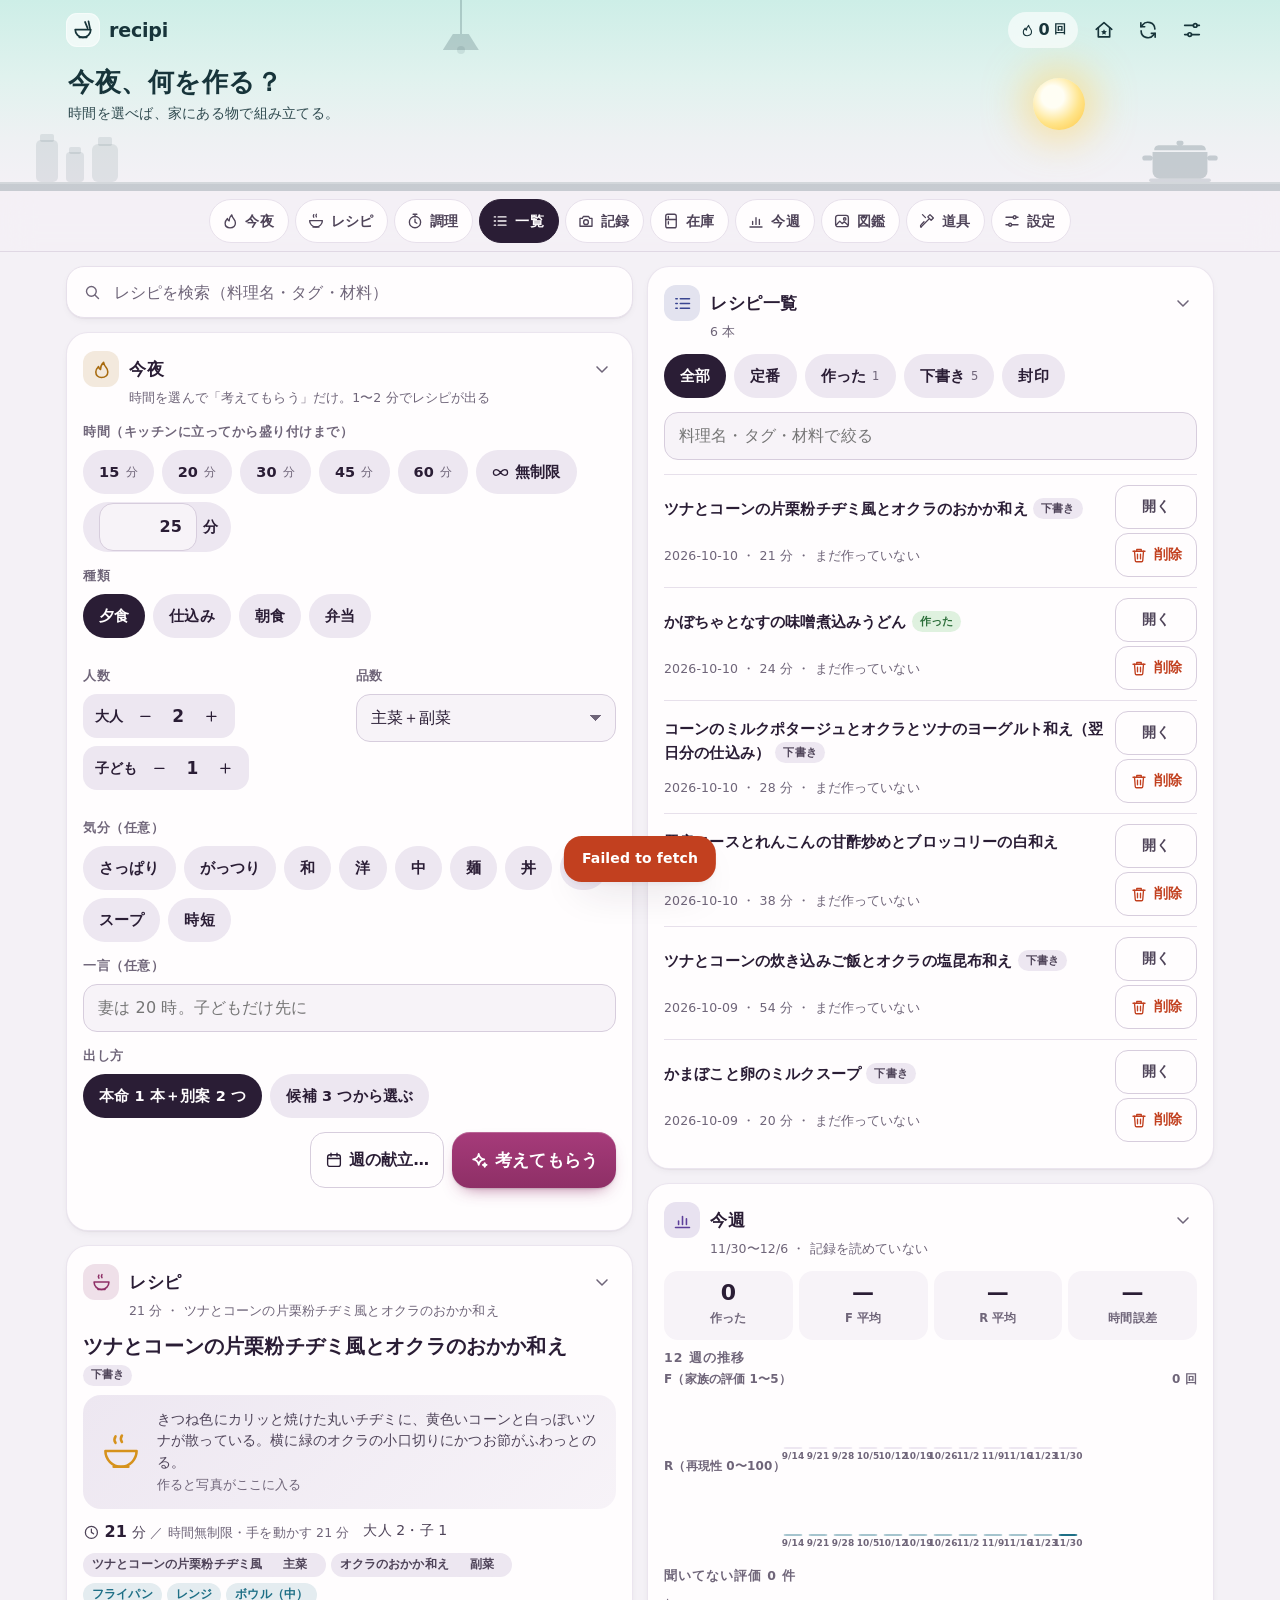
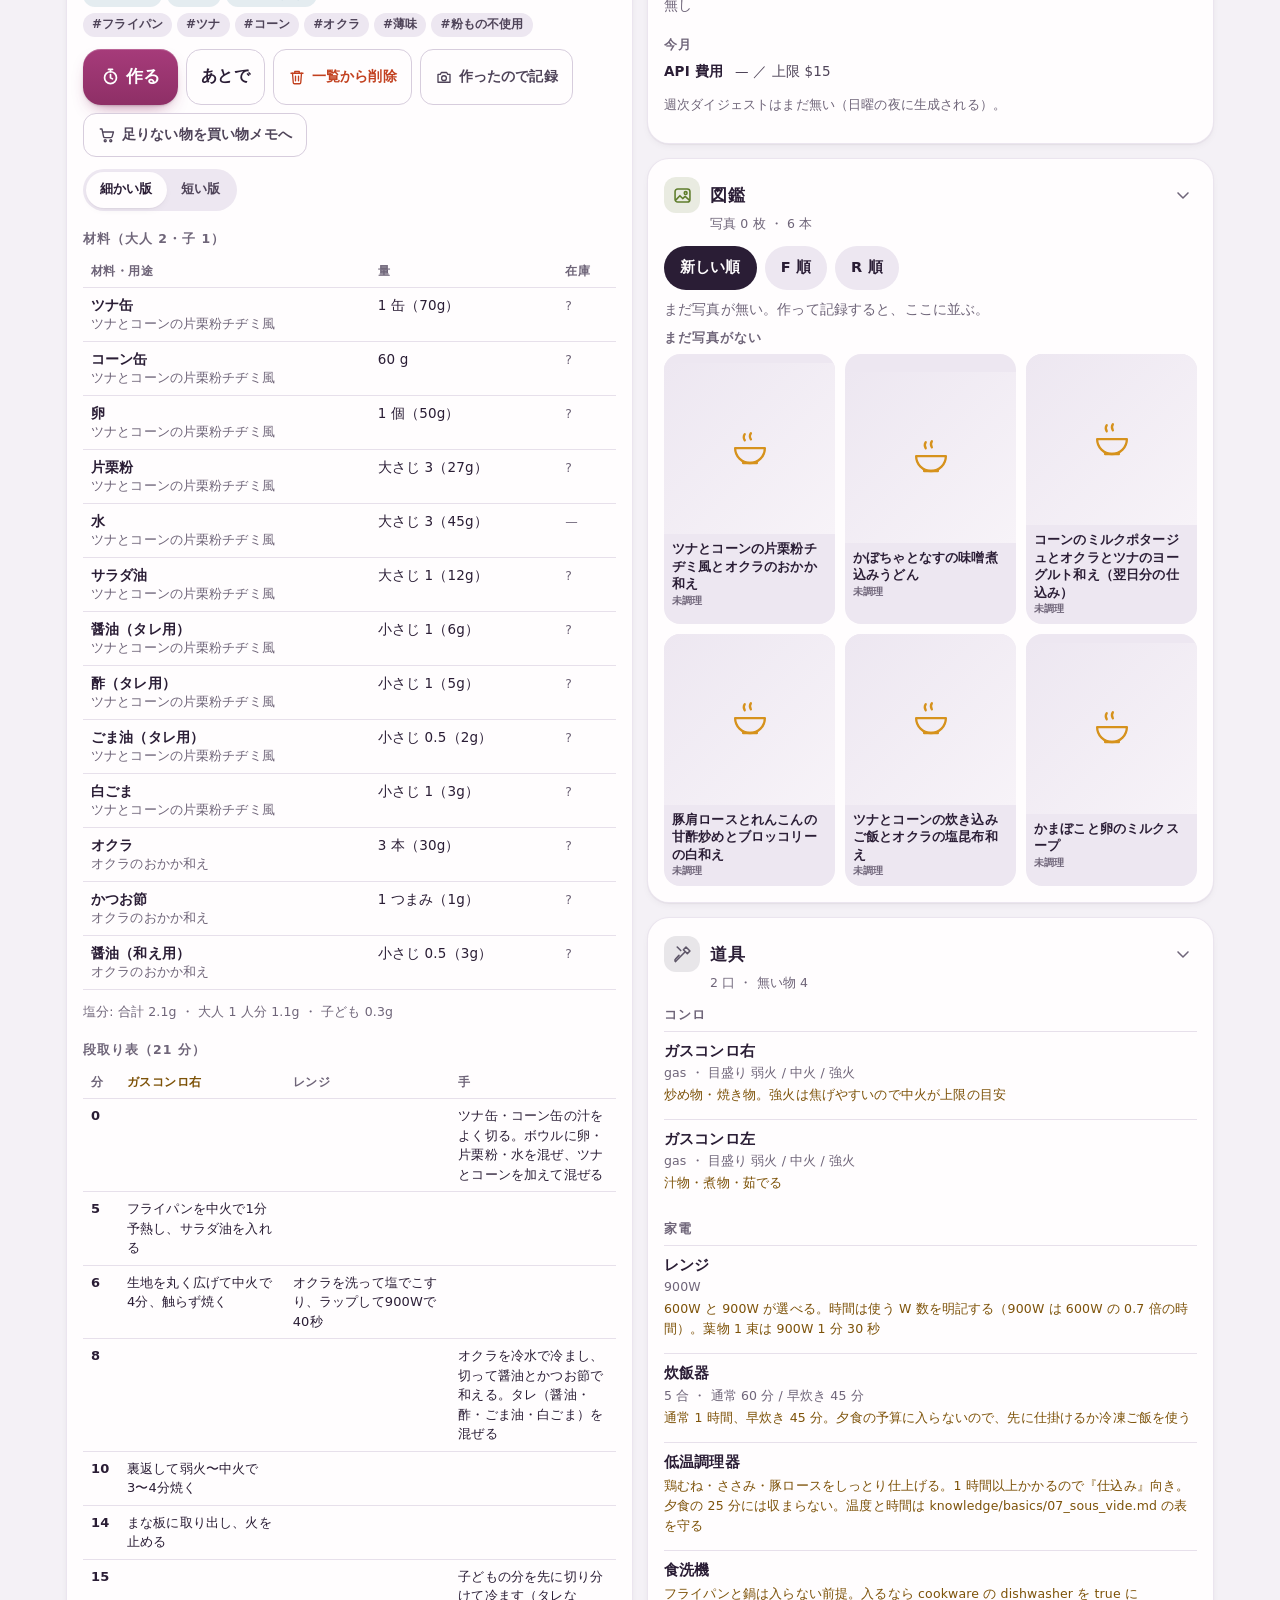
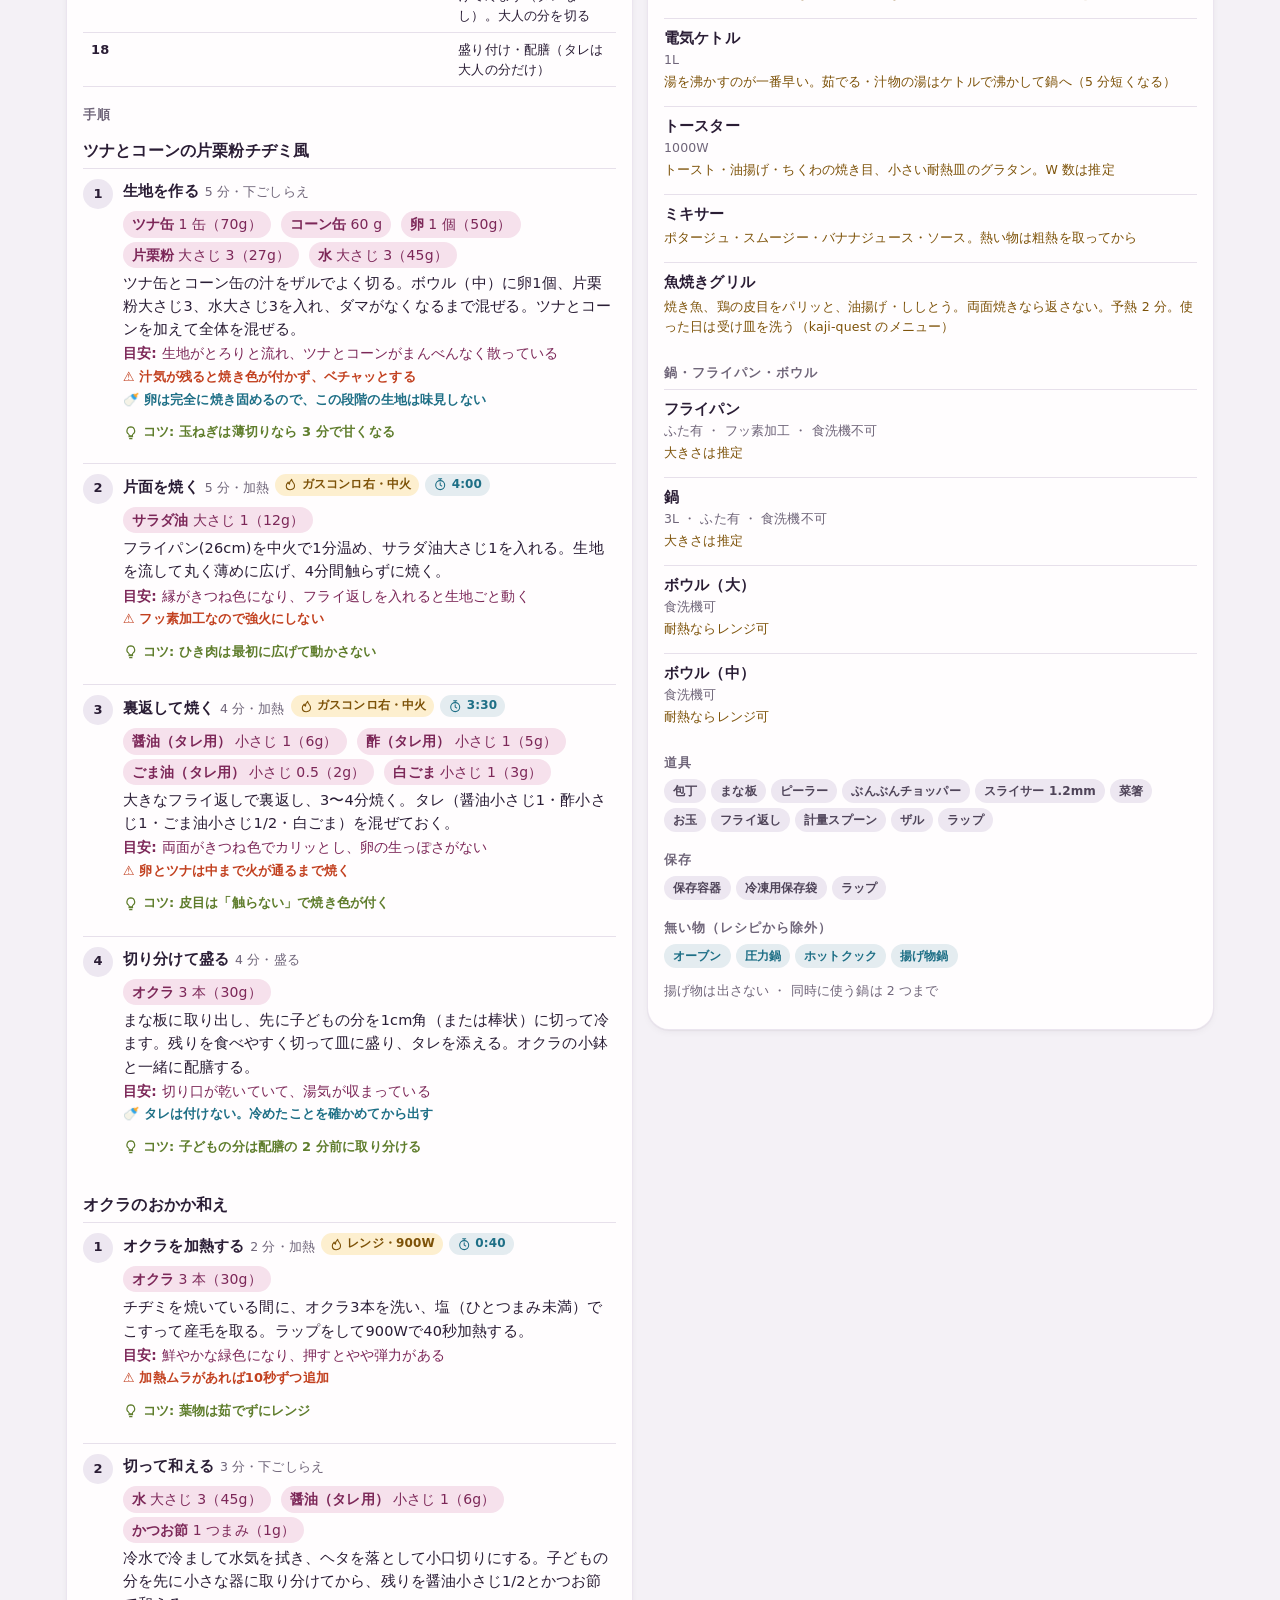
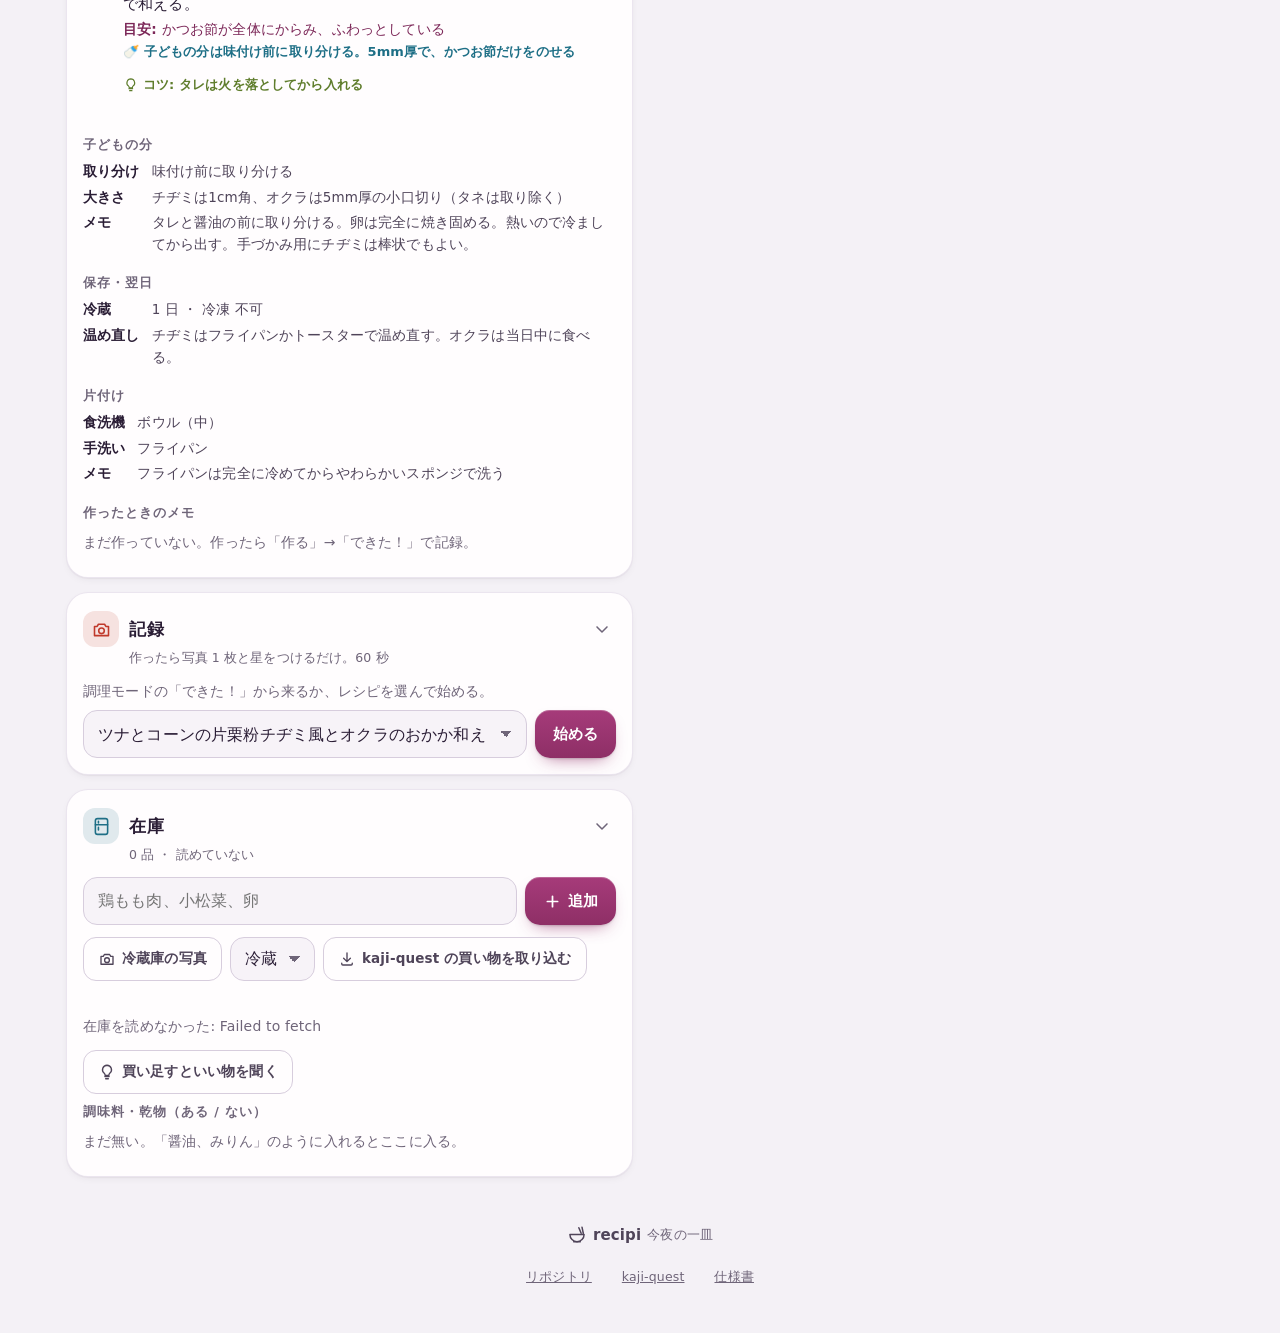
==== index.html @ b51ecf77 "deploy fa450abad6a5059be66331943546464ddac2b263" ====
<!doctype html>
<html lang="ja">
<head>
<meta charset="utf-8">
<meta name="viewport" content="width=device-width, initial-scale=1, viewport-fit=cover">
<meta name="color-scheme" content="light dark">
<meta name="theme-color" content="#cdeee7" media="(prefers-color-scheme: light)">
<meta name="theme-color" content="#1e3a44" media="(prefers-color-scheme: dark)">
<meta name="description" content="家にある食材と道具で、今日使える時間に収まる夕食のレシピを組み立てて、作った記録を図鑑にする。">
<meta name="apple-mobile-web-app-capable" content="yes">
<meta name="mobile-web-app-capable" content="yes">
<meta name="apple-mobile-web-app-status-bar-style" content="default">
<meta name="apple-mobile-web-app-title" content="recipi">
<title>recipi — 今夜の一皿</title>
<link rel="manifest" href="manifest.webmanifest">
<link rel="icon" href="icon.svg" type="image/svg+xml">
<link rel="apple-touch-icon" href="icon-180.png">
<link rel="stylesheet" href="style.css?v=fa450abad6a5">
</head>
<body>
<svg class="sprite" xmlns="http://www.w3.org/2000/svg" aria-hidden="true" focusable="false">
  <symbol id="i-kaji" viewBox="0 0 24 24"><path d="M3.5 11.2 12 4l8.5 7.2"/><path d="M5.8 9.6v9.9h12.4V9.6"/><path d="m12 11.2.95 1.95 2.15.3-1.55 1.5.37 2.12L12 16.06l-1.92 1.01.37-2.12-1.55-1.5 2.15-.3z" fill="currentColor" stroke="none"/></symbol>
  <symbol id="i-logo" viewBox="0 0 24 24"><path d="M3.5 11.5h17a8.5 8.5 0 0 1-17 0z"/><path d="M8 20h8"/><path d="M14.2 3.2 17 10M18 2.6l1.6 7.6"/></symbol>
  <symbol id="i-bowl" viewBox="0 0 24 24"><path d="M3.5 11.5h17a8.5 8.5 0 0 1-17 0z"/><path d="M8 20h8"/><path d="M9 3.5c-.8 1.2-.8 2.3 0 3.5M12.5 3c-.8 1.2-.8 2.3 0 3.5"/></symbol>
  <symbol id="i-flame" viewBox="0 0 24 24"><path d="M12 21.2c-3.8 0-6.5-2.6-6.5-6.3 0-2.6 1.5-4.6 3.1-6.3.25 1.7 1.1 2.8 2.3 3.3-.25-3.2 1.15-5.8 3.5-8.1.35 2.7 1.6 4.3 2.9 5.8 1.15 1.3 1.9 2.9 1.9 5.2 0 3.8-2.8 6.4-7.2 6.4z"/></symbol>
  <symbol id="i-infinity" viewBox="0 0 24 24"><path d="M12 12c-2-2.67-4-4-6-4a4 4 0 1 0 0 8c2 0 4-1.33 6-4Zm0 0c2 2.67 4 4 6 4a4 4 0 0 0 0-8c-2 0-4 1.33-6 4Z"/></symbol>
  <symbol id="i-clock" viewBox="0 0 24 24"><circle cx="12" cy="12" r="8.6"/><path d="M12 7.4V12l3.1 2"/></symbol>
  <symbol id="i-timer" viewBox="0 0 24 24"><circle cx="12" cy="13.5" r="7.5"/><path d="M12 9.5v4l2.5 1.5M9.5 3h5M12 3v3"/></symbol>
  <symbol id="i-camera" viewBox="0 0 24 24"><path d="M4 8.5h3l1.5-2.5h7L17 8.5h3v10.5H4z"/><circle cx="12" cy="13.5" r="3.2"/></symbol>
  <symbol id="i-cart" viewBox="0 0 24 24"><path d="M3 4h2.3l2.1 10.1a1.6 1.6 0 0 0 1.6 1.3h8.3a1.6 1.6 0 0 0 1.55-1.2L20.6 8H6.2"/><circle cx="9.6" cy="19.6" r="1.35"/><circle cx="17" cy="19.6" r="1.35"/></symbol>
  <symbol id="i-fridge" viewBox="0 0 24 24"><rect x="5" y="3" width="14" height="18" rx="2.5"/><path d="M5 10h14M8.5 6v2M8.5 13v3"/></symbol>
  <symbol id="i-tools" viewBox="0 0 24 24"><path d="M4 20 14.5 9.5"/><path d="m13 6.5 4.5 4.5 3-3L16 3.5z"/><path d="M4 20c-.8-.8-.8-2 0-2.8L8 13"/><path d="M6 3.5 10 7.5"/></symbol>
  <symbol id="i-book" viewBox="0 0 24 24"><path d="M12 6.6C10.2 5.1 7.7 4.6 4 4.6v13.2c3.7 0 6.2.5 8 2 1.8-1.5 4.3-2 8-2V4.6c-3.7 0-6.2.5-8 2z"/><path d="M12 6.6v13.2"/></symbol>
  <symbol id="i-list" viewBox="0 0 24 24"><path d="M9.5 6.5H20M9.5 12H20M9.5 17.5H20"/><path d="M4.4 6.5h1.6M4.4 12h1.6M4.4 17.5h1.6"/></symbol>
  <symbol id="i-chart" viewBox="0 0 24 24"><path d="M4 20h16"/><path d="M7.5 16.5v-4M12 16.5V7.5M16.5 16.5V10"/></symbol>
  <symbol id="i-sliders" viewBox="0 0 24 24"><path d="M4 7h9.5M17.5 7H20M4 17h3.5M11.5 17H20"/><circle cx="15.5" cy="7" r="2"/><circle cx="9.5" cy="17" r="2"/></symbol>
  <symbol id="i-refresh" viewBox="0 0 24 24"><path d="M19.5 11A7.5 7.5 0 0 0 6 6.6L4.2 8.4"/><path d="M4.2 4.2v4.2h4.2"/><path d="M4.5 13A7.5 7.5 0 0 0 18 17.4l1.8-1.8"/><path d="M19.8 19.8v-4.2h-4.2"/></symbol>
  <symbol id="i-search" viewBox="0 0 24 24"><circle cx="10.8" cy="10.8" r="6.3"/><path d="m20 20-4.6-4.6"/></symbol>
  <symbol id="i-chev-d" viewBox="0 0 24 24"><path d="m6 9.5 6 6 6-6"/></symbol>
  <symbol id="i-check" viewBox="0 0 24 24"><path d="m5 12.6 4.6 4.6L19.2 7.6"/></symbol>
  <symbol id="i-plus" viewBox="0 0 24 24"><path d="M12 5.5v13M5.5 12h13"/></symbol>
  <symbol id="i-minus" viewBox="0 0 24 24"><path d="M5.5 12h13"/></symbol>
  <symbol id="i-x" viewBox="0 0 24 24"><path d="m6.5 6.5 11 11M17.5 6.5l-11 11"/></symbol>
  <symbol id="i-star" viewBox="0 0 24 24"><path d="m12 3.2 2.7 5.6 6.1.8-4.5 4.3 1.1 6.1L12 17.1 6.6 20l1.1-6.1L3.2 9.6l6.1-.8z"/></symbol>
  <symbol id="i-sparkle" viewBox="0 0 24 24"><path d="M11 3.5c.6 4.3 2.8 6.4 7 7-4.2.6-6.4 2.8-7 7-.6-4.2-2.7-6.4-7-7 4.3-.6 6.4-2.7 7-7z"/><path d="M18.6 15.2c.25 1.5.95 2.2 2.4 2.4-1.45.25-2.15.95-2.4 2.4-.25-1.45-.9-2.15-2.4-2.4 1.5-.2 2.15-.9 2.4-2.4z"/></symbol>
  <symbol id="i-bulb" viewBox="0 0 24 24"><path d="M9.2 18h5.6M10.2 21h3.6"/><path d="M12 3a6 6 0 0 0-3.7 10.7c.65.55 1.05 1.25 1.15 2.05l.1.75h4.9l.1-.75c.1-.8.5-1.5 1.15-2.05A6 6 0 0 0 12 3z"/></symbol>
  <symbol id="i-trash" viewBox="0 0 24 24"><path d="M4 7h16M10 11v6M14 11v6"/><path d="m6 7 1 12.4A1.6 1.6 0 0 0 8.6 21h6.8a1.6 1.6 0 0 0 1.6-1.6L18 7"/><path d="M9 7V4.6h6V7"/></symbol>
  <symbol id="i-pen" viewBox="0 0 24 24"><path d="m4 20 .9-3.6L16.4 4.9a1.8 1.8 0 0 1 2.6 0l.1.1a1.8 1.8 0 0 1 0 2.6L7.6 19.1z"/><path d="m14.6 6.7 2.7 2.7"/></symbol>
  <symbol id="i-image" viewBox="0 0 24 24"><rect x="3.5" y="4.5" width="17" height="15" rx="3"/><path d="m4.5 17 4.5-4.8 3.2 3.3 2.8-2.5 4.5 4"/><circle cx="15.6" cy="9.2" r="1.6"/></symbol>
  <symbol id="i-calendar" viewBox="0 0 24 24"><rect x="3.5" y="5" width="17" height="15.5" rx="3"/><path d="M3.5 10h17M8 3v4M16 3v4"/></symbol>
  <symbol id="i-pan" viewBox="0 0 24 24"><circle cx="10" cy="13" r="6.2"/><path d="M16.2 13H22"/><path d="M7.6 11.6a2.6 2.6 0 0 1 3-1.4"/></symbol>
  <symbol id="i-pin" viewBox="0 0 24 24"><path d="M12 21s-6.5-6.2-6.5-11a6.5 6.5 0 0 1 13 0c0 4.8-6.5 11-6.5 11z"/><circle cx="12" cy="10" r="2.3"/></symbol>
  <symbol id="i-import" viewBox="0 0 24 24"><path d="M12 4v11M7.5 11 12 15.5 16.5 11"/><path d="M5 17.5v1A1.5 1.5 0 0 0 6.5 20h11a1.5 1.5 0 0 0 1.5-1.5v-1"/></symbol>
  <symbol id="i-arrow-r" viewBox="0 0 24 24"><path d="M5 12h14M13 6l6 6-6 6"/></symbol>
</svg>
<a class="skip" href="#order">今夜の注文へ移動</a>

<header class="hero" id="hero" data-slot="noon">
  <div class="sky" aria-hidden="true">
    <div class="sky-stars"></div>
    <div class="orb"></div>
    <div class="lamp"><span class="cord"></span><span class="shade"></span><span class="bulb"></span><span class="glow"></span></div>
    <svg class="scene jars" viewBox="0 0 100 60" preserveAspectRatio="xMinYMax meet"><rect x="4" y="18" width="22" height="42" rx="5"/><rect x="8" y="12" width="14" height="8" rx="2"/><rect x="34" y="30" width="18" height="30" rx="4"/><rect x="37" y="25" width="12" height="7" rx="2"/><rect x="60" y="22" width="26" height="38" rx="6"/><rect x="66" y="15" width="14" height="9" rx="2"/></svg>
    <svg class="scene pot" viewBox="0 0 140 70" preserveAspectRatio="xMaxYMax meet"><path class="steam s1" d="M56 30c-5-6 5-9 0-16"/><path class="steam s2" d="M70 29c-5-7 5-10 0-18"/><path class="steam s3" d="M84 30c-5-6 5-9 0-16"/><rect x="66" y="22" width="8" height="5" rx="2"/><path d="M40 33h60a5 5 0 0 0-5-6H45a5 5 0 0 0-5 6z"/><path d="M38 35h64v23a8 8 0 0 1-8 8H46a8 8 0 0 1-8-8z"/><rect x="26" y="39" width="12" height="6" rx="3"/><rect x="102" y="39" width="12" height="6" rx="3"/><rect x="34" y="66" width="72" height="4" rx="2" opacity=".7"/></svg>
    <div class="counter"></div>
  </div>
  <div class="hero-in">
    <div class="appbar">
      <a class="brand" href="#top" aria-label="recipi のいちばん上へ"><span class="logo"><svg class="ic"><use href="#i-logo"/></svg></span><span class="wordmark">recipi</span></a>
      <div class="tools">
        <span class="pill" id="hero-pill" title="今週作った回数">—</span>
        <a class="icon-btn" href="https://peirin1230-ship-it.github.io/kaji-quest/" aria-label="kaji quest を開く" title="kaji quest（家事の記録）"><svg class="ic"><use href="#i-kaji"/></svg></a>
        <button class="icon-btn" id="btn-reload" aria-label="更新" title="更新"><svg class="ic"><use href="#i-refresh"/></svg></button>
        <button class="icon-btn" id="btn-settings" aria-label="設定" title="設定"><svg class="ic"><use href="#i-sliders"/></svg></button>
      </div>
    </div>
    <h1 class="greet"><span id="greet">今夜、何を作る？</span><small id="greet-sub">時間を選べば、家にある物で組み立てる。</small></h1>
  </div>
</header>

<nav class="nav" id="nav" aria-label="ページ内の移動">
  <div class="nav-in">
    <button class="nav-chip" data-go="order"><svg class="ic"><use href="#i-flame"/></svg>今夜</button>
    <button class="nav-chip" data-go="recipe"><svg class="ic"><use href="#i-bowl"/></svg>レシピ</button>
    <button class="nav-chip" data-go="cook"><svg class="ic"><use href="#i-timer"/></svg>調理</button>
    <button class="nav-chip" data-go="list"><svg class="ic"><use href="#i-list"/></svg>一覧</button>
    <button class="nav-chip" data-go="record"><svg class="ic"><use href="#i-camera"/></svg>記録</button>
    <button class="nav-chip" data-go="pantry"><svg class="ic"><use href="#i-fridge"/></svg>在庫</button>
    <button class="nav-chip" data-go="week"><svg class="ic"><use href="#i-chart"/></svg>今週</button>
    <button class="nav-chip" data-go="zukan"><svg class="ic"><use href="#i-image"/></svg>図鑑</button>
    <button class="nav-chip" data-go="equipment"><svg class="ic"><use href="#i-tools"/></svg>道具</button>
    <button class="nav-chip" data-go="settings"><svg class="ic"><use href="#i-sliders"/></svg>設定</button>
  </div>
</nav>

<main id="app">
  <div class="col col-a">
    <section class="search" id="search" role="search">
      <label class="search-box"><svg class="ic"><use href="#i-search"/></svg><input type="search" id="q" placeholder="レシピを検索（料理名・タグ・材料）" aria-label="検索" autocomplete="off" autocapitalize="off"></label>
      <div id="search-results"></div>
    </section>
    <section class="card" id="order"><div class="skel skel-title"></div><div class="skel skel-row"></div><div class="skel skel-row"></div></section>
    <section class="card" id="recipe"></section>
    <section class="card" id="record"></section>
    <section class="card" id="pantry"></section>
  </div>
  <div class="col col-b">
    <section class="card" id="list"></section>
    <section class="card" id="week"></section>
    <section class="card" id="zukan"></section>
    <section class="card" id="equipment"></section>
  </div>
</main>

<footer class="foot">
  <div class="foot-brand"><svg class="ic"><use href="#i-logo"/></svg>recipi <span>今夜の一皿</span></div>
  <div class="foot-links">
    <a id="repo-link" href="#" target="_blank" rel="noopener">リポジトリ</a>
    <a id="kq-link" href="#" target="_blank" rel="noopener">kaji-quest</a>
    <a id="spec-link" href="#" target="_blank" rel="noopener">仕様書</a>
  </div>
</footer>

<!-- 調理モード（全画面） -->
<div id="cook" class="cook" hidden aria-label="調理モード" role="dialog" aria-modal="true">
  <div class="cook-bar">
    <button type="button" class="ghost small" data-act="cook-close"><svg class="ic"><use href="#i-x"/></svg>閉じる</button>
    <div class="cook-elapsed" id="cook-elapsed">0 分</div>
    <button type="button" class="ghost small" data-act="cook-reset" title="最初から">最初から</button>
  </div>
  <div class="cook-body" id="cook-body"></div>
  <div class="cook-foot"><button type="button" class="primary big wide" data-act="cook-finish"><svg class="ic"><use href="#i-check"/></svg>できた！ → 記録へ</button></div>
</div>

<!-- 設定 -->
<dialog id="dlg-settings" class="sheet" aria-labelledby="settings-title">
  <div class="grab" aria-hidden="true"></div>
  <h3 id="settings-title">設定</h3>
  <p class="help">記録・在庫・注文を書き込むには GitHub のトークンが要る（初回だけ）。<br>
    <a href="https://github.com/settings/personal-access-tokens/new" target="_blank" rel="noopener">Fine-grained token を作る</a>
    → Repository access: <b>Only select repositories → recipi</b>（kaji-quest にも書くなら両方）／ Permissions: <b>Contents → Read and write</b></p>
  <label class="field-label" for="token">トークン</label>
  <input id="token" type="password" autocomplete="off" autocapitalize="off" spellcheck="false" placeholder="github_pat_…">
  <div class="status" id="settings-status" role="status"></div>
  <div class="actions">
    <button type="button" class="ghost" id="settings-close">閉じる</button>
    <button type="button" class="ghost" id="settings-test">確認</button>
    <button type="button" class="primary" id="settings-save">保存</button>
  </div>
  <p class="help small">トークンはこの端末のブラウザにだけ保存され、GitHub API 以外には送らない。</p>
  <div class="field">
    <label class="field-label" for="detail-default">手順の細かさの既定</label>
    <select id="detail-default" class="select">
      <option value="auto">レシピの既定（定番は短い版）</option>
      <option value="full">いつも細かい版</option>
      <option value="compact">いつも短い版</option>
    </select>
  </div>
  <div class="field"><label class="field-label">kaji-quest 連携（config.yml で設定）</label><div id="settings-kq" class="kv"></div></div>
  <div class="field"><label class="field-label">このページ</label><div id="settings-build" class="kv"></div></div>
  <div class="field"><label class="field-label">使い方</label>
    <ol class="howto">
      <li>「今夜」で時間を選んで「考えてもらう」。1〜2 分で「レシピ」に出る（閉じても大丈夫）。</li>
      <li>「作る」で調理モード。タイマーと「できた」を押しながら進める。</li>
      <li>最後の「できた！」で記録へ。写真 1 枚と星をつけて「記録する」。60 秒で終わる。</li>
      <li>在庫は「、」区切りの入力か冷蔵庫の写真 1 枚。kaji-quest の買い物記録も取り込める。</li>
    </ol>
  </div>
</dialog>

<!-- 在庫の差分確認（冷蔵庫の写真・kaji-quest の取り込み） -->
<dialog id="dlg-diff" class="sheet" aria-labelledby="diff-title">
  <div class="grab" aria-hidden="true"></div>
  <h3 id="diff-title">在庫に入れる物を確認</h3>
  <p class="help small" id="diff-help"></p>
  <ul class="diff-list" id="diff-list"></ul>
  <div class="actions sheet-actions">
    <button type="button" class="ghost" data-act="diff-cancel">やめる</button>
    <button type="button" class="primary" data-act="diff-apply">チェックした物を反映</button>
  </div>
</dialog>

<div id="toast" class="toast" role="status" aria-live="polite" hidden></div>
<script type="module" src="app.js?v=fa450abad6a5"></script>
</body>
</html>
---- style.css ----
/* recipi — 今夜の一皿
   デザインの決まり: kaji-quest（紙の地・苔の緑・柿の橙）と並べても別物と分かる配色。
   地はほんのり紫がかった白（磁器）、文字は茄子の墨、操作は紫蘇の紅（プラム）、強調は蜂蜜の金、補助は深い青緑、定番・コツはオリーブ。
   上の見出しは台所の窓: 時刻で空と灯りが変わり、日・月が動き、鍋から湯気が立つ。書体は端末の標準（同梱しない）。
   色はすべてトークン（:root）で持ち、ダークは同じ役割の別の値。スマホ優先（375px）、タップ領域は 44px 以上 */

:root {
  color-scheme: light;
  --paper: #f4f1f6; --paper-2: #ebe6ef; --card: #fffdfe; --card-2: #f7f3f8;
  --text: #2a1d35; --text-2: #4f4459; --muted: #6f6579; --line: #e7e0eb; --line-2: #d7cddd;
  --primary: #8e2f66; --primary-2: #a63b7a; --primary-ink: #fff; --primary-soft: #f6e1ec; --primary-text: #7c2758;
  --accent: #d6921c; --accent-ink: #7d5208; --accent-soft: #fdefcf;
  --indigo: #1e6f86; --danger: #c2401f; --danger-soft: #fae3dc; --gold: #5f7d2c; --gold-soft: #e9f1d4;
  --ok: #3f8a4f; --ok-soft: #dff1df; --ok-text: #2c6e3a;
  --chip: #ede7f1; --chip-2: #e2dae8;
  --shadow-1: 0 1px 1px rgba(42, 29, 53, .04), 0 3px 10px -4px rgba(42, 29, 53, .10);
  --shadow-2: 0 2px 4px rgba(42, 29, 53, .05), 0 18px 40px -18px rgba(42, 29, 53, .32);
  --radius: 22px;
  --font: system-ui, -apple-system, BlinkMacSystemFont, "Hiragino Sans", "Hiragino Kaku Gothic ProN", "Noto Sans JP", "Yu Gothic UI", sans-serif;
  --ease: cubic-bezier(.2, .8, .2, 1); --spring: cubic-bezier(.34, 1.56, .64, 1);
  /* 上の見出し（台所の窓）の既定 = 昼。時刻ごとの値は .hero[data-slot] / [data-sky] にある */
  --sky: linear-gradient(180deg, #cdeee7 0%, #e0f2ee 40%, #eef1f3 72%, var(--paper) 100%); --sky-ink: #17343a; --chip-sky: rgba(255, 255, 255, .62);
  --orb: radial-gradient(circle at 38% 36%, #fffef4 0 24%, #ffe48a 58%, #ffc53d 100%); --glow: rgba(255, 214, 110, .55);
  --scene: rgba(40, 70, 80, .22); --scene-b: rgba(40, 70, 80, .10); --lamp: rgba(255, 200, 110, .8); --lamp-on: 0; --steam: rgba(255, 255, 255, .9);
}
@media (prefers-color-scheme: dark) {
  :root {
    color-scheme: dark;
    --paper: #15101c; --paper-2: #0f0b15; --card: #201828; --card-2: #27202f;
    --text: #f3eef5; --text-2: #d2c9d8; --muted: #a89fb0; --line: #332a3b; --line-2: #43384d;
    --primary: #e08ab8; --primary-2: #ea9ec6; --primary-ink: #2a0f1f; --primary-soft: #3d2033; --primary-text: #f0a9cf;
    --accent: #f2b94a; --accent-ink: #ffd27e; --accent-soft: #3a2c12;
    --indigo: #74c9dc; --danger: #ff8f74; --danger-soft: #3d1e17; --gold: #b6cf6a; --gold-soft: #27311a;
    --ok: #7fd291; --ok-soft: #1c3524; --ok-text: #9be0a8;
    --chip: #2b2333; --chip-2: #352c3e;
    --shadow-1: 0 1px 1px rgba(0, 0, 0, .25), 0 4px 14px -6px rgba(0, 0, 0, .5);
    --shadow-2: 0 2px 6px rgba(0, 0, 0, .3), 0 22px 48px -20px rgba(0, 0, 0, .7);
    --sky: linear-gradient(180deg, #1e3a44 0%, #1a2a38 40%, #171320 72%, var(--paper) 100%); --sky-ink: #fff; --chip-sky: rgba(255, 255, 255, .12);
    --scene: rgba(0, 0, 0, .42); --scene-b: rgba(0, 0, 0, .2); --steam: rgba(255, 255, 255, .55);
  }
}

/* ---- 基本 ---- */
* { box-sizing: border-box; }
html { -webkit-text-size-adjust: 100%; scroll-padding-top: 72px; }
body { margin: 0; color: var(--text); background: var(--paper); font: 15.5px/1.6 var(--font); font-feature-settings: "palt" 1; letter-spacing: .01em; -webkit-font-smoothing: antialiased; text-rendering: optimizeLegibility; overflow-x: hidden; }
::selection { background: color-mix(in srgb, var(--accent) 30%, transparent); }
a { color: var(--primary-text); }
button, input, select, textarea { font: inherit; color: inherit; letter-spacing: inherit; }
button { cursor: pointer; -webkit-tap-highlight-color: transparent; }
button:disabled { opacity: .4; cursor: default; }
:focus-visible { outline: 3px solid color-mix(in srgb, var(--primary) 60%, transparent); outline-offset: 2px; border-radius: 12px; }
img { max-width: 100%; }
.sprite { position: absolute; width: 0; height: 0; overflow: hidden; }
.ic { width: 1.2em; height: 1.2em; flex-shrink: 0; fill: none; stroke: currentColor; stroke-width: 1.8; stroke-linecap: round; stroke-linejoin: round; vertical-align: -.22em; }
.skip { position: absolute; left: 12px; top: -60px; z-index: 60; background: var(--text); color: var(--card); padding: 10px 14px; border-radius: 12px; text-decoration: none; font-weight: 700; }
.skip:focus { top: 12px; }
.sub { color: var(--muted); font-size: 12.5px; font-weight: 500; letter-spacing: .01em; }
.empty { color: var(--muted); font-size: 14px; margin: 8px 0; }
.note { color: var(--muted); font-size: 12.5px; line-height: 1.6; }
.num { font-variant-numeric: tabular-nums; letter-spacing: -.01em; }
.vh { position: absolute; width: 1px; height: 1px; overflow: hidden; clip-path: inset(50%); white-space: nowrap; }

/* ---- 上の見出し: 台所の窓 ----
   .sky が時刻の空（data-slot: morning / noon / night、data-sky: dusk は 16〜19 時の夕焼け）。
   .orb は日・月（--fx 0〜1 で左→右、--fy 0〜1 で低い→高い。JS が時刻から置く）。
   .lamp は吊り灯り（夕方〜朝に点く: --lamp-on）、.pot は鍋（6〜21 時は湯気: data-stove="on"）。 */
.hero { position: relative; isolation: isolate; overflow: hidden; color: var(--sky-ink); padding-top: env(safe-area-inset-top); transition: color 1s; }
.hero[data-slot="morning"] { --sky: linear-gradient(180deg, #fde8b4 0%, #f9f0cd 38%, #f1efe8 70%, var(--paper) 100%); --sky-ink: #3a2a1a; --orb: radial-gradient(circle at 38% 36%, #fffbe6 0 22%, #ffd36b 56%, #ffab3c 100%); --glow: rgba(255, 190, 90, .5); --scene: rgba(96, 66, 60, .22); --scene-b: rgba(96, 66, 60, .1); --lamp: rgba(255, 200, 110, .7); --chip-sky: rgba(255, 255, 255, .62); }
.hero[data-slot="noon"] { --sky: linear-gradient(180deg, #cdeee7 0%, #e0f2ee 40%, #eef1f3 72%, var(--paper) 100%); --sky-ink: #17343a; --orb: radial-gradient(circle at 38% 36%, #fffef4 0 24%, #ffe48a 58%, #ffc53d 100%); --glow: rgba(255, 214, 110, .55); --scene: rgba(40, 70, 80, .22); --scene-b: rgba(40, 70, 80, .1); --lamp: rgba(255, 200, 110, .7); --chip-sky: rgba(255, 255, 255, .62); }
.hero[data-slot="night"] { --sky: linear-gradient(180deg, #2a1a3e 0%, #4b2a5e 38%, #7a4f80 70%, var(--paper) 100%); --sky-ink: #fff; --orb: radial-gradient(circle at 40% 38%, #fffdf2 0 40%, #f3e6c2 80%, #e6d39b 100%); --glow: rgba(246, 232, 189, .3); --scene: rgba(18, 8, 30, .5); --scene-b: rgba(18, 8, 30, .26); --lamp: #ffd27a; --steam: rgba(255, 255, 255, .55); --chip-sky: rgba(255, 255, 255, .14); }
.hero[data-sky="dusk"] { --sky: linear-gradient(180deg, #f3b2ab 0%, #f6cfc6 36%, #f2e3e7 70%, var(--paper) 100%); --sky-ink: #40202c; --orb: radial-gradient(circle at 40% 38%, #fff0d8 0 22%, #ffb46a 58%, #ff7a55 100%); --glow: rgba(255, 120, 90, .5); --scene: rgba(96, 40, 66, .26); --scene-b: rgba(96, 40, 66, .12); --lamp: rgba(255, 200, 110, .85); --chip-sky: rgba(255, 255, 255, .55); }
@media (prefers-color-scheme: dark) {
  .hero[data-slot="morning"] { --sky: linear-gradient(180deg, #3e2a2e 0%, #2c2030 40%, #1c1522 72%, var(--paper) 100%); --sky-ink: #fff; --scene: rgba(0, 0, 0, .42); --scene-b: rgba(0, 0, 0, .2); --lamp: rgba(255, 210, 122, .6); --chip-sky: rgba(255, 255, 255, .12); }
  .hero[data-slot="noon"] { --sky: linear-gradient(180deg, #1e3a44 0%, #1a2a38 40%, #171320 72%, var(--paper) 100%); --sky-ink: #fff; --scene: rgba(0, 0, 0, .42); --scene-b: rgba(0, 0, 0, .2); --chip-sky: rgba(255, 255, 255, .12); }
  .hero[data-slot="night"] { --sky: linear-gradient(180deg, #0d0718 0%, #1a1030 40%, #1b1426 72%, var(--paper) 100%); --sky-ink: #fff; --scene: rgba(0, 0, 0, .55); --scene-b: rgba(0, 0, 0, .28); --lamp: #ffd27a; --chip-sky: rgba(255, 255, 255, .1); }
  .hero[data-sky="dusk"] { --sky: linear-gradient(180deg, #4a2238 0%, #3c2036 36%, #221826 70%, var(--paper) 100%); --sky-ink: #fff; --scene: rgba(0, 0, 0, .45); --scene-b: rgba(0, 0, 0, .22); --lamp: rgba(255, 190, 80, .8); --chip-sky: rgba(255, 255, 255, .12); }
}
.sky { position: absolute; inset: 0; z-index: 0; background: var(--sky); transition: background 1s; pointer-events: none; }
.sky-stars { position: absolute; inset: 0 0 40% 0; opacity: 0; transition: opacity 1s;
  background-image: radial-gradient(1.3px 1.3px at 8% 22%, #fff 60%, transparent 62%), radial-gradient(1px 1px at 18% 46%, #fff 60%, transparent 62%), radial-gradient(1.6px 1.6px at 27% 12%, #fff 60%, transparent 62%), radial-gradient(1px 1px at 38% 34%, #fff 60%, transparent 62%), radial-gradient(1.2px 1.2px at 47% 8%, #fff 60%, transparent 62%), radial-gradient(1px 1px at 56% 28%, #fff 60%, transparent 62%), radial-gradient(1.5px 1.5px at 66% 16%, #fff 60%, transparent 62%), radial-gradient(1px 1px at 74% 40%, #fff 60%, transparent 62%), radial-gradient(1.3px 1.3px at 83% 10%, #fff 60%, transparent 62%), radial-gradient(1px 1px at 92% 30%, #fff 60%, transparent 62%), radial-gradient(1px 1px at 13% 64%, #fff 60%, transparent 62%), radial-gradient(1.2px 1.2px at 88% 58%, #fff 60%, transparent 62%); }
.hero[data-slot="night"] .sky-stars { opacity: .9; animation: twinkle 5s ease-in-out infinite alternate; }
@media (prefers-color-scheme: dark) { .hero .sky-stars { opacity: .35; } .hero[data-slot="night"] .sky-stars { opacity: .95; } }
@keyframes twinkle { from { opacity: .55; } to { opacity: .95; } }
/* 日・月: 文字のない右の空を、低い→高い→低いの弧で動き、地平線では鍋の裏に沈む */
.orb { position: absolute; left: calc(72% + var(--fx, .5) * 20%); top: calc(150px - var(--fy, .6) * 86px); width: 44px; height: 44px; margin-left: -22px; border-radius: 50%; background: var(--orb); box-shadow: 0 0 36px 12px var(--glow); transition: left 1s var(--ease), top 1s var(--ease); }
.hero[data-slot="night"] .orb { width: 36px; height: 36px; margin-left: -18px; box-shadow: 0 0 28px 8px var(--glow), inset -7px -4px 0 0 rgba(0, 0, 0, .07); }
/* 吊り灯り: 帯の中（ロゴと道具の間）から下がり、夕方〜朝は点く */
.lamp { position: absolute; left: 36%; top: 0; width: 36px; margin-left: -18px; }
.lamp .cord { display: block; width: 2px; height: 34px; margin: 0 auto; background: var(--scene); transition: background 1s; }
.lamp .shade { position: relative; display: block; width: 36px; height: 16px; background: var(--scene); clip-path: polygon(28% 0, 72% 0, 100% 100%, 0 100%); transition: background 1s; }
.lamp .bulb { position: absolute; left: 50%; top: 46px; width: 8px; height: 8px; margin-left: -4px; border-radius: 50%; background: var(--scene-b); transition: background 1s, box-shadow 1s; }
.lamp .glow { position: absolute; left: 50%; top: 50px; width: 180px; height: 130px; margin-left: -90px; opacity: var(--lamp-on, 0); transition: opacity 1s; clip-path: polygon(44% 0, 56% 0, 100% 100%, 0 100%);
  background: radial-gradient(ellipse 60% 100% at 50% 0, var(--lamp) 0%, color-mix(in srgb, var(--lamp) 45%, transparent) 35%, transparent 72%); }
.hero[data-lamp="on"] .lamp .bulb { background: #fff3c4; box-shadow: 0 0 10px 3px var(--lamp); }
.hero[data-lamp="on"] { --lamp-on: .9; }
/* 棚の瓶（左）と鍋（右）、いちばん下は調理台 */
.counter { position: absolute; left: 0; right: 0; bottom: 0; height: 9px; background: var(--scene); transition: background 1s; }
.counter::after { content: ""; position: absolute; inset: 0 0 auto 0; height: 2px; background: rgba(255, 255, 255, .22); }
.scene { position: absolute; bottom: 9px; height: 60px; fill: var(--scene); transition: fill 1s; }
.scene.jars { left: 10px; width: 100px; fill: var(--scene-b); }
.scene.pot { right: 14px; width: 128px; }
.scene .steam { fill: none; stroke: var(--steam); stroke-width: 3; stroke-linecap: round; opacity: 0; transform-origin: 50% 100%; }
.hero[data-stove="on"] .scene .steam { animation: steam 3.2s ease-out infinite; }
.hero[data-stove="on"] .scene .steam.s2 { animation-delay: 1.1s; }
.hero[data-stove="on"] .scene .steam.s3 { animation-delay: 2.1s; }
@keyframes steam { 0% { opacity: 0; transform: translateY(2px) scaleX(.9); } 22% { opacity: .95; } 100% { opacity: 0; transform: translateY(-24px) scaleX(1.35); } }
.hero-in { position: relative; z-index: 1; max-width: 1180px; margin: 0 auto; padding: 4px 16px 70px; }
.appbar { display: flex; align-items: center; justify-content: space-between; gap: 8px; min-height: 52px; }
.brand { display: inline-flex; align-items: center; gap: 9px; color: inherit; text-decoration: none; min-height: 44px; border-radius: 14px; padding-right: 6px; }
.logo { width: 34px; height: 34px; border-radius: 11px; display: grid; place-items: center; background: var(--chip-sky); color: inherit; box-shadow: inset 0 0 0 1px rgba(255, 255, 255, .45); -webkit-backdrop-filter: blur(6px); backdrop-filter: blur(6px); }
.logo .ic { width: 22px; height: 22px; stroke-width: 1.9; }
.wordmark { font-weight: 800; font-size: 19px; letter-spacing: -.01em; white-space: nowrap; }
.tools { display: flex; align-items: center; gap: 0; }
.pill { display: inline-flex; align-items: center; justify-content: center; gap: 4px; min-height: 36px; padding: 0 12px; margin-right: 4px; border-radius: 999px; background: var(--chip-sky); -webkit-backdrop-filter: blur(6px); backdrop-filter: blur(6px); font-size: 12px; font-weight: 700; white-space: nowrap; }
.pill b { font-size: 16px; line-height: 1; }
.icon-btn { width: 44px; height: 44px; display: inline-grid; place-items: center; padding: 0; border: 0; border-radius: 14px; background: transparent; color: inherit; transition: background .2s, transform .14s var(--ease); }
.icon-btn .ic { width: 22px; height: 22px; }
.icon-btn:active { transform: scale(.94); background: var(--chip-sky); }
.greet { margin: 10px 2px 0; max-width: 72%; font-size: 26px; font-weight: 800; letter-spacing: .02em; line-height: 1.25; }
.greet small { display: block; margin-top: 6px; font-size: 13.5px; font-weight: 500; letter-spacing: .02em; opacity: .88; }
@media (min-width: 700px) { .greet { max-width: 60%; } .orb { left: calc(64% + var(--fx, .5) * 28%); top: calc(164px - var(--fy, .6) * 100px); width: 52px; height: 52px; margin-left: -26px; } .scene.pot { right: 40px; } .scene.jars { left: 32px; } }

/* ---- 上に固定のチップ ---- */
.nav { position: sticky; top: 0; z-index: 20; background: color-mix(in srgb, var(--paper) 80%, transparent); -webkit-backdrop-filter: blur(16px) saturate(1.6); backdrop-filter: blur(16px) saturate(1.6); border-bottom: 1px solid color-mix(in srgb, var(--line-2) 70%, transparent); }
.nav-in { display: flex; gap: 6px; overflow-x: auto; padding: 8px 16px; max-width: 1180px; margin: 0 auto; scrollbar-width: none; -webkit-overflow-scrolling: touch; scroll-padding: 0 16px; }
.nav-chip:first-child { margin-left: auto; } .nav-chip:last-child { margin-right: auto; }
.nav-in::-webkit-scrollbar { display: none; }
.nav-chip { flex: 0 0 auto; display: inline-flex; align-items: center; gap: 6px; min-height: 44px; padding: 0 14px 0 11px; border-radius: 999px; border: 1px solid var(--line); background: var(--card); color: var(--text-2); font-size: 13.5px; font-weight: 700; white-space: nowrap; transition: background .2s, color .2s, border-color .2s, transform .14s var(--ease); }
.nav-chip .ic { width: 18px; height: 18px; }
.nav-chip:active { transform: scale(.96); }
.nav-chip.is-active { background: var(--text); border-color: var(--text); color: var(--card); }

/* ---- 並び（スマホは 1 列、広い画面は 2 列） ---- */
main { max-width: 680px; min-height: 100vh; margin: 0 auto; padding: 14px 16px 28px; display: grid; gap: 14px; align-content: start; }
.col { display: contents; }
@media (max-width: 1099px) { #search { order: 1; } #order { order: 2; } #recipe { order: 3; } #list { order: 4; } #record { order: 5; } #pantry { order: 6; } #week { order: 7; } #zukan { order: 8; } #equipment { order: 9; } }
@media (min-width: 1100px) { main { max-width: 1180px; grid-template-columns: 1fr 1fr; align-items: start; } .col { display: grid; gap: 14px; align-content: start; } }

/* ---- 検索 ---- */
.search-box { display: flex; align-items: center; gap: 10px; min-height: 52px; padding: 0 16px; border-radius: 18px; background: var(--card); border: 1px solid var(--line); box-shadow: var(--shadow-1); color: var(--muted); cursor: text; transition: border-color .2s, box-shadow .2s; }
.search-box:focus-within { border-color: var(--primary); box-shadow: 0 0 0 4px color-mix(in srgb, var(--primary) 18%, transparent); }
#q { flex: 1; min-width: 0; height: 50px; border: 0; background: transparent; font-size: 16px; color: var(--text); outline: none; -webkit-appearance: none; }
#q::placeholder { color: var(--muted); }
#search-results:not(:empty) { margin-top: 10px; padding: 6px 16px 12px; border-radius: var(--radius); background: var(--card); border: 1px solid var(--line); box-shadow: var(--shadow-1); }

/* ---- カード ---- */
.card { position: relative; padding: 18px 16px 16px; border-radius: var(--radius); background: var(--card); border: 1px solid color-mix(in srgb, var(--line) 80%, transparent); box-shadow: var(--shadow-1); min-width: 0; }
.card:empty { display: none; }
.card > h2 { display: flex; align-items: center; flex-wrap: wrap; gap: 4px 10px; margin: 0 0 12px; padding-right: 44px; font-size: 17px; line-height: 1.35; }
.card > h2 .sub { flex-basis: 100%; margin: -2px 0 0 46px; line-height: 1.5; }
.h-ic { width: 36px; height: 36px; flex-shrink: 0; display: grid; place-items: center; border-radius: 12px; color: var(--h-fg, var(--text-2)); background: color-mix(in srgb, var(--h-fg, var(--text-2)) 14%, var(--card)); }
.h-ic .ic { width: 21px; height: 21px; }
.h-t { font-weight: 800; letter-spacing: .03em; }
#order { --h-fg: #a86b0f; } #recipe { --h-fg: #8e2f66; } #record { --h-fg: #c0392b; } #pantry { --h-fg: #1e6f86; } #equipment { --h-fg: #5e5668; }
#zukan { --h-fg: #5f7d2c; } #list { --h-fg: #3a4691; } #week { --h-fg: #5d3f9a; }
@media (prefers-color-scheme: dark) {
  #order { --h-fg: #f2b94a; } #recipe { --h-fg: #e08ab8; } #record { --h-fg: #ff8f74; } #pantry { --h-fg: #74c9dc; } #equipment { --h-fg: #c8c0d0; }
  #zukan { --h-fg: #b6cf6a; } #list { --h-fg: #aab6ff; } #week { --h-fg: #c9b6ff; }
}
.collapse { position: absolute; top: 14px; right: 8px; width: 44px; height: 44px; display: grid; place-items: center; border: 0; border-radius: 14px; background: transparent; color: var(--muted); transition: background .2s; }
.collapse .ic { width: 20px; height: 20px; transition: transform .25s var(--ease); }
.collapse[aria-expanded="false"] .ic { transform: rotate(-90deg); }
.collapse:active { background: var(--chip); }
.card.is-collapsed > :not(h2) { display: none; }
.card.is-collapsed > h2 { margin-bottom: 0; }
.card.is-collapsed > h2 .sub { display: none; }
h3.group { margin: 18px 0 6px; font-size: 12.5px; font-weight: 700; letter-spacing: .08em; color: var(--muted); }
h3.group:first-of-type { margin-top: 8px; }
h4.dish { margin: 14px 0 4px; font-size: 15.5px; font-weight: 800; }

/* ---- ボタン・チップ・札 ---- */
.primary { display: inline-flex; align-items: center; justify-content: center; gap: 6px; min-height: 48px; padding: 0 18px; border: 0; border-radius: 15px; color: var(--primary-ink); font-weight: 700; font-size: 15px;
  background: linear-gradient(180deg, var(--primary-2), var(--primary)); box-shadow: inset 0 1px 0 rgba(255, 255, 255, .22), 0 1px 2px rgba(0, 0, 0, .12), 0 8px 18px -10px color-mix(in srgb, var(--primary) 85%, transparent); transition: transform .14s var(--ease), filter .2s; }
.primary .ic { width: 19px; height: 19px; stroke-width: 2.2; }
.primary:active { transform: scale(.96); filter: brightness(.94); }
.primary.big { min-height: 56px; font-size: 17px; border-radius: 18px; }
.primary.accent { background: linear-gradient(180deg, color-mix(in srgb, var(--accent) 80%, #fff), var(--accent)); color: #fff; }
.ghost { display: inline-flex; align-items: center; justify-content: center; gap: 6px; min-height: 48px; padding: 0 14px; border: 1px solid var(--line-2); border-radius: 15px; background: var(--card); color: var(--text); font-weight: 600; transition: transform .14s var(--ease), background .2s; }
.ghost .ic { width: 18px; height: 18px; }
.ghost:active { transform: scale(.96); background: var(--chip); }
.ghost.small { min-height: 44px; font-size: 13.5px; color: var(--text-2); border-radius: 13px; }
.ghost.tiny { min-height: 40px; padding: 0 10px; border: 0; background: transparent; color: var(--muted); font-size: 13.5px; }
.ghost.danger { color: var(--danger); }
.wide { width: 100%; }
.actions { display: flex; flex-wrap: wrap; justify-content: flex-end; gap: 8px; margin-top: 14px; }
.actions.left { justify-content: flex-start; margin-top: 12px; }
.actions.stack { flex-direction: column; align-items: stretch; }
.chips { display: flex; flex-wrap: wrap; gap: 8px; }
.chip { display: inline-flex; align-items: center; gap: 6px; min-height: 44px; padding: 0 15px; border: 1px solid transparent; border-radius: 999px; background: var(--chip); color: var(--text); font-weight: 700; font-size: 14.5px; transition: transform .14s var(--ease), background .2s, color .2s; }
.chip .ic { width: 17px; height: 17px; }
.chip .sub { font-size: 11.5px; }
.chip:active { transform: scale(.95); }
.chip.is-on { background: var(--text); color: var(--card); }
.chip.is-on .sub { color: color-mix(in srgb, var(--card) 70%, transparent); }
.chip.ghost { background: transparent; border-color: var(--line-2); color: var(--text-2); font-weight: 600; }
.chip.free { padding-right: 12px; }
.chip.free input { width: 56px; min-height: 36px; padding: 0 6px; border: 0; border-radius: 10px; background: var(--card); color: var(--text); font-size: 15px; text-align: right; -moz-appearance: textfield; }
.chip.free input::-webkit-outer-spin-button, .chip.free input::-webkit-inner-spin-button { -webkit-appearance: none; }
.chip.free:focus-within { background: var(--text); color: var(--card); }
.badge { display: inline-flex; align-items: center; height: 21px; padding: 0 8px; border-radius: 999px; background: var(--chip); color: var(--text-2); font-size: 11px; font-weight: 700; vertical-align: 2px; white-space: nowrap; }
.badge.ok { background: var(--ok-soft); color: var(--ok-text); }
.badge.due { background: var(--accent-soft); color: var(--accent-ink); }
.badge.bad { background: var(--danger-soft); color: var(--danger); }
.badge.std { background: var(--gold-soft); color: var(--gold); }
.badge.ind { background: color-mix(in srgb, var(--indigo) 13%, var(--card)); color: var(--indigo); }
.seg { display: inline-flex; border: 1px solid var(--line-2); border-radius: 12px; overflow: hidden; }
.seg button { min-height: 40px; min-width: 44px; padding: 0 12px; border: 0; background: transparent; color: var(--text-2); font-size: 13.5px; font-weight: 700; }
.seg button + button { border-left: 1px solid var(--line-2); }
.seg button.is-on { background: var(--text); color: var(--card); }
.seg.state button.is-on[data-v="low"] { background: var(--accent); color: #fff; }
.seg.state button.is-on[data-v="none"] { background: var(--danger); color: #fff; }
.seg.state button.is-on[data-v="ok"] { background: var(--ok); color: #fff; }

/* ---- 入力 ---- */
.field { margin: 14px 0; min-width: 0; }
.field > label, .field-label { display: flex; align-items: center; gap: 4px; margin-bottom: 8px; font-size: 12.5px; font-weight: 700; letter-spacing: .04em; color: var(--muted); }
.field input[type=text], .field input[type=number], .field input[type=date], .select, #token, .inp { width: 100%; min-height: 48px; padding: 0 14px; border: 1px solid var(--line-2); border-radius: 14px; background: var(--card-2); color: var(--text); font-size: 16px; }
.select { -webkit-appearance: none; appearance: none; background-image: linear-gradient(45deg, transparent 50%, var(--muted) 50%), linear-gradient(135deg, var(--muted) 50%, transparent 50%); background-position: calc(100% - 20px) 50%, calc(100% - 14px) 50%; background-size: 6px 6px; background-repeat: no-repeat; padding-right: 36px; }
.field input:focus, #token:focus, .select:focus, .inp:focus { outline: none; border-color: var(--primary); box-shadow: 0 0 0 4px color-mix(in srgb, var(--primary) 18%, transparent); }
.row2 { display: grid; grid-template-columns: 1fr 1fr; gap: 0 12px; }
@media (max-width: 439px) { .row2 { grid-template-columns: 1fr; gap: 0; } }
.steppers { display: flex; flex-wrap: wrap; gap: 8px; }
.stepper { display: inline-flex; align-items: center; gap: 2px; min-height: 44px; padding: 0 4px 0 12px; border-radius: 14px; background: var(--chip); font-weight: 700; font-size: 14px; white-space: nowrap; }
.stepper b { min-width: 22px; text-align: center; font-size: 17px; }
.stepper button { width: 40px; height: 40px; border: 0; border-radius: 12px; background: transparent; color: var(--text); display: grid; place-items: center; }
.stepper button:active { background: var(--card); }
.chk { display: flex; align-items: center; gap: 10px; min-height: 44px; font-size: 14.5px; color: var(--text); }
.chk input[type=checkbox] { width: 22px; height: 22px; margin: 0; accent-color: var(--primary); flex-shrink: 0; }
.status { min-height: 20px; margin-top: 6px; font-size: 13.5px; color: var(--text-2); line-height: 1.6; }
.pending { display: flex; align-items: center; gap: 10px; margin-top: 12px; padding: 12px 14px; border-radius: 16px; background: var(--accent-soft); color: var(--accent-ink); font-weight: 700; font-size: 14px; }
.pending .ghost.tiny { white-space: nowrap; flex-shrink: 0; }
.pending::before { content: ""; width: 16px; height: 16px; flex-shrink: 0; border-radius: 50%; border: 3px solid color-mix(in srgb, var(--accent) 30%, transparent); border-top-color: var(--accent); animation: spin 1s linear infinite; }
@keyframes spin { to { transform: rotate(360deg); } }
.errbox { margin-top: 12px; padding: 12px 14px; border-radius: 16px; background: var(--danger-soft); color: var(--danger); font-size: 14px; line-height: 1.6; }
.wk-budgets { display: grid; grid-template-columns: repeat(7, 1fr); gap: 4px; }
.wk-budgets label { display: grid; gap: 4px; text-align: center; font-size: 12px; font-weight: 700; color: var(--muted); }
.wk-budgets input { width: 100%; min-height: 44px; padding: 0 2px; border: 1px solid var(--line-2); border-radius: 10px; background: var(--card-2); color: var(--text); text-align: center; font-size: 15px; -moz-appearance: textfield; }
.wk-budgets input::-webkit-inner-spin-button { -webkit-appearance: none; }
.wk-day { display: flex; align-items: center; gap: 10px; padding: 8px 0; border-top: 1px solid var(--line); }
.wk-day .d { width: 48px; flex-shrink: 0; font-weight: 800; font-size: 13px; color: var(--muted); }
.wk-day .t { flex: 1; min-width: 0; }
.wk-day .t small { display: block; color: var(--muted); font-size: 12.5px; }

/* ---- レシピ ---- */
.rc-title { margin: 0 0 6px; font-size: 20px; font-weight: 800; line-height: 1.35; }
.rc-photo { display: block; width: 100%; aspect-ratio: 4 / 3; object-fit: cover; border-radius: 18px; background: var(--chip); margin: 8px 0 10px; }
.ph { display: flex; align-items: center; gap: 14px; margin: 8px 0 10px; padding: 14px 16px; border-radius: 18px; background: linear-gradient(135deg, var(--chip), var(--card-2)); color: var(--text-2); font-size: 13.5px; line-height: 1.6; }
.ph .ic { width: 44px; height: 44px; stroke-width: 1.4; color: var(--accent); flex-shrink: 0; }
.rc-meta { display: flex; flex-wrap: wrap; gap: 6px 14px; font-size: 14px; color: var(--text-2); margin: 4px 0 8px; }
.rc-meta b { color: var(--text); font-size: 16px; }
.tags { display: flex; flex-wrap: wrap; gap: 5px; margin: 6px 0; }
.tags span { display: inline-flex; align-items: center; height: 24px; padding: 0 9px; border-radius: 999px; background: var(--chip); color: var(--text-2); font-size: 12px; font-weight: 600; white-space: nowrap; }
.tags span.eq { background: color-mix(in srgb, var(--indigo) 12%, var(--card)); color: var(--indigo); }
.tbl-wrap { overflow-x: auto; margin: 6px -16px; padding: 0 16px; -webkit-overflow-scrolling: touch; }
table.tbl { border-collapse: collapse; width: 100%; font-size: 13.5px; line-height: 1.5; }
table.tbl th, table.tbl td { padding: 7px 8px; border-bottom: 1px solid var(--line); text-align: left; vertical-align: top; }
table.tbl th { font-size: 12px; font-weight: 700; color: var(--muted); letter-spacing: .04em; white-space: nowrap; }
table.tbl td.n { font-weight: 800; white-space: nowrap; }
table.ing td.n { white-space: normal; min-width: 7em; }
table.ing td.n .sub { display: block; font-weight: 500; }
table.ing td.q, table.ing td.st { white-space: nowrap; }
table.tl { width: 100%; table-layout: fixed; }
table.tl th:first-child, table.tl td:first-child { width: 36px; }
table.tl td { font-size: 13px; }
table.tl th.lane-heat { color: var(--accent-ink); }
.useup { color: var(--accent-ink); font-weight: 700; font-size: 11.5px; }
.steps { list-style: none; margin: 0; padding: 0; }
.step { display: grid; grid-template-columns: 30px 1fr; gap: 2px 10px; padding: 10px 0; border-top: 1px solid var(--line); }
.step .n { grid-row: 1 / span 9; width: 30px; height: 30px; display: grid; place-items: center; border-radius: 50%; background: var(--chip); font-weight: 800; font-size: 13px; }
.step .t { font-weight: 800; font-size: 15px; }
.step .t .sub { margin-left: 6px; }
.step .heat { display: inline-flex; align-items: center; gap: 4px; margin-left: 6px; padding: 0 8px; height: 22px; border-radius: 999px; background: var(--accent-soft); color: var(--accent-ink); font-size: 12px; font-weight: 700; }
.step .tx { font-size: 14.5px; color: var(--text); }
.step .cue { font-size: 13.5px; color: var(--primary-text); }
.step .cue::before { content: "目安: "; font-weight: 700; }
.step .caution { font-size: 13px; color: var(--danger); font-weight: 600; }
.step .kid { font-size: 13px; color: var(--indigo); font-weight: 600; }
.step .tm { display: inline-flex; align-items: center; gap: 4px; height: 22px; padding: 0 8px; border-radius: 999px; background: color-mix(in srgb, var(--indigo) 12%, var(--card)); color: var(--indigo); font-size: 12px; font-weight: 700; margin-left: 6px; }
details.tip { margin-top: 4px; font-size: 13px; }
details.tip summary { cursor: pointer; color: var(--gold); font-weight: 700; list-style: none; display: inline-flex; align-items: center; gap: 4px; min-height: 32px; }
details.tip summary::-webkit-details-marker { display: none; }
details.tip .body { margin: 2px 0 4px; padding: 10px 12px; border-radius: 12px; background: var(--gold-soft); color: var(--text-2); line-height: 1.7; }
.kv { display: grid; grid-template-columns: auto 1fr; gap: 4px 12px; font-size: 13.5px; color: var(--text-2); }
.kv b { color: var(--text); font-weight: 700; white-space: nowrap; }
.alts { list-style: none; margin: 4px 0 0; padding: 0; }
.alt { display: flex; align-items: center; gap: 10px; padding: 8px 0; border-top: 1px solid var(--line); }
.alt .t { flex: 1; min-width: 0; font-size: 14.5px; }
.alt .t small { display: block; color: var(--muted); font-size: 12.5px; }
.memo { margin: 0; padding-left: 18px; font-size: 13.5px; color: var(--text-2); line-height: 1.7; }
.infeasible { margin: 8px 0; padding: 12px 14px; border-radius: 16px; background: var(--accent-soft); color: var(--accent-ink); font-size: 14px; line-height: 1.6; }
.changes { margin: 0; padding-left: 18px; font-size: 13.5px; line-height: 1.7; }
.changes small { color: var(--muted); }
.toggle { display: inline-flex; border-radius: 999px; background: var(--chip); padding: 3px; }
.toggle button { min-height: 36px; padding: 0 14px; border: 0; border-radius: 999px; background: transparent; color: var(--text-2); font-size: 13px; font-weight: 700; }
.toggle button.is-on { background: var(--card); color: var(--text); box-shadow: var(--shadow-1); }

/* ---- 調理モード（全画面・大きな字） ---- */
.cook { position: fixed; inset: 0; z-index: 30; display: flex; flex-direction: column; background: var(--paper); color: var(--text); }
.cook[hidden] { display: none; }
.cook.flash { animation: flash .5s ease-in-out 6; }
@keyframes flash { 50% { background: var(--accent-soft); } }
.cook-bar { display: flex; align-items: center; justify-content: space-between; gap: 8px; padding: calc(8px + env(safe-area-inset-top)) 16px 8px; border-bottom: 1px solid var(--line-2); background: var(--card); }
.cook-elapsed { font-size: 22px; font-weight: 800; font-variant-numeric: tabular-nums; }
.cook-body { flex: 1; overflow: auto; padding: 12px 16px calc(24px + env(safe-area-inset-bottom)); -webkit-overflow-scrolling: touch; }
.cook-foot { padding: 10px 16px calc(12px + env(safe-area-inset-bottom)); border-top: 1px solid var(--line-2); background: var(--card); }
.cook h3 { margin: 0 0 8px; font-size: 19px; font-weight: 800; }
.cook h3.sec { margin-top: 20px; font-size: 13px; letter-spacing: .08em; color: var(--muted); }
.ck-ing { margin: 6px 0 14px; padding: 4px 14px 10px; border-radius: 16px; background: var(--card); border: 1px solid var(--line); }
.ck-ing summary { display: flex; align-items: center; gap: 8px; min-height: 44px; cursor: pointer; list-style: none; font-size: 17px; font-weight: 800; }
.ck-ing summary::-webkit-details-marker { display: none; }
.ck-ing summary::after { content: ""; margin-left: auto; width: 10px; height: 10px; border-right: 2px solid var(--muted); border-bottom: 2px solid var(--muted); transform: rotate(45deg); transition: transform .2s; }
.ck-ing:not([open]) summary::after { transform: rotate(-45deg); }
.ck-ing summary .ic { width: 20px; height: 20px; }
.ck-ing .g { margin: 8px 0 2px; font-size: 13px; font-weight: 700; letter-spacing: .06em; color: var(--muted); }
.ck-ing ul { margin: 0; padding: 0; list-style: none; }
.ck-ing li { display: flex; align-items: baseline; justify-content: space-between; gap: 12px; padding: 7px 0; border-top: 1px solid var(--line); font-size: 17px; line-height: 1.45; }
.ck-ing li .n { font-weight: 700; } .ck-ing li .n small { display: block; font-size: 12.5px; font-weight: 500; color: var(--muted); }
.ck-ing li .q { flex-shrink: 0; font-size: 18px; font-weight: 800; color: var(--primary-text); white-space: nowrap; }
.ck-tl { display: grid; grid-template-columns: 46px 1fr 48px; gap: 0 10px; align-items: center; padding: 10px 0; border-top: 1px solid var(--line); font-size: 17px; line-height: 1.5; }
.ck-tl .m { font-size: 20px; font-weight: 800; font-variant-numeric: tabular-nums; }
.ck-tl .lane { display: inline-block; margin-bottom: 2px; padding: 0 8px; height: 22px; line-height: 22px; border-radius: 999px; background: var(--chip); color: var(--text-2); font-size: 12px; font-weight: 700; }
.ck-tl .lane.heat { background: var(--accent-soft); color: var(--accent-ink); }
.ck-tl.is-done, .ck-step.is-done { opacity: .45; }
.ck-step { padding: 12px 0; border-top: 1px solid var(--line); }
.ck-step .hd { display: flex; align-items: flex-start; gap: 10px; }
.ck-step .hd .t { flex: 1; font-size: 19px; font-weight: 800; line-height: 1.4; }
.ck-step .hd .t small { display: block; font-size: 13px; color: var(--muted); font-weight: 600; }
.ck-step .tx { margin: 6px 0 0; font-size: 17px; line-height: 1.6; }
.step .ing, .ck-step .ing { display: flex; flex-wrap: wrap; gap: 4px 10px; margin: 6px 0 2px; font-size: 14px; color: var(--text-2); }
.ck-step .ing { font-size: 15.5px; }
.step .ing span, .ck-step .ing span { display: inline-flex; align-items: baseline; gap: 4px; padding: 2px 9px; border-radius: 999px; background: var(--primary-soft); color: var(--primary-text); }
.step .ing b, .ck-step .ing b { font-weight: 700; }
.ck-step .cue { margin-top: 4px; font-size: 15px; color: var(--primary-text); }
.ck-step .cue::before { content: "目安: "; font-weight: 700; }
.ck-step .caution { margin-top: 4px; font-size: 14.5px; color: var(--danger); font-weight: 700; }
.ck-step .kid { margin-top: 4px; font-size: 14.5px; color: var(--indigo); font-weight: 700; }
.ck-step .row { display: flex; align-items: center; gap: 8px; margin-top: 10px; }
.timer-btn { display: inline-flex; align-items: center; gap: 6px; min-height: 48px; padding: 0 16px; border: 1px solid var(--line-2); border-radius: 14px; background: var(--card); color: var(--text); font-weight: 800; font-size: 17px; font-variant-numeric: tabular-nums; }
.timer-btn.is-running { background: var(--indigo); border-color: var(--indigo); color: #fff; }
.timer-btn.is-done { background: var(--accent); border-color: var(--accent); color: #fff; animation: pulse 1s ease-in-out infinite; }
@keyframes pulse { 50% { transform: scale(1.04); } }
.tick-btn { position: relative; width: 44px; height: 44px; flex-shrink: 0; display: grid; place-items: center; padding: 0; border: 0; border-radius: 50%; background: transparent; color: transparent; }
.tick-btn::before { content: ""; position: absolute; inset: 7px; border-radius: 50%; background: var(--card); box-shadow: inset 0 0 0 2.5px var(--line-2); transition: background .25s, box-shadow .25s; }
.tick-btn .ic { position: relative; z-index: 1; width: 18px; height: 18px; stroke-width: 2.8; }
.tick-btn.is-on::before { background: var(--primary); box-shadow: 0 3px 8px -3px color-mix(in srgb, var(--primary) 70%, transparent); }
.tick-btn.is-on .ic { color: var(--primary-ink); }
.tick-btn.big { width: 56px; height: 56px; }
.tick-btn.big::before { inset: 6px; }
.tick-btn.big .ic { width: 24px; height: 24px; }

/* ---- 記録 ---- */
.rec-row { display: grid; grid-template-columns: 96px 1fr; gap: 8px 10px; align-items: center; min-height: 48px; padding: 6px 0; border-top: 1px solid var(--line); }
.rec-row:first-of-type { border-top: 0; }
.rec-row .lb { display: flex; align-items: center; gap: 6px; font-weight: 700; font-size: 14px; }
.rec-row .lb .ic { color: var(--muted); width: 18px; height: 18px; }
.rec-row .v { display: flex; flex-wrap: wrap; align-items: center; gap: 6px; min-width: 0; }
.rec-row.full { grid-template-columns: 1fr; }
.rec-row input[type=text] { width: 100%; min-height: 44px; padding: 0 12px; border: 1px solid var(--line-2); border-radius: 12px; background: var(--card-2); color: var(--text); font-size: 16px; }
.rec-time { display: flex; align-items: center; gap: 6px; flex-wrap: wrap; }
.rec-time b { font-size: 22px; min-width: 56px; text-align: center; font-variant-numeric: tabular-nums; }
.rec-time .sub { width: 100%; }
.tiny-btn { min-height: 40px; min-width: 44px; padding: 0 10px; border: 1px solid var(--line-2); border-radius: 12px; background: var(--card); color: var(--text-2); font-weight: 700; font-size: 13.5px; }
.tiny-btn.is-on { background: var(--text); color: var(--card); border-color: var(--text); }
.stars { display: inline-flex; gap: 0; }
.star { width: 44px; height: 44px; display: grid; place-items: center; padding: 0; border: 0; background: transparent; color: var(--line-2); }
.star .ic { width: 28px; height: 28px; stroke-width: 1.6; }
.star.is-on { color: #e2a400; }
.star.is-on .ic { fill: #f2c94c; }
@media (prefers-color-scheme: dark) { .star.is-on { color: #f2cf6b; } .star.is-on .ic { fill: #c99a1e; } }
.photo-btn { position: relative; overflow: hidden; }
.photo-btn input { position: absolute; inset: 0; opacity: 0; cursor: pointer; width: 100%; height: 100%; }
.rec-preview { display: block; width: 100%; max-height: 240px; object-fit: cover; border-radius: 16px; margin-top: 8px; }
.pc-list { list-style: none; margin: 0; padding: 0; }
.pc-list li { display: flex; flex-direction: column; gap: 4px; padding: 8px 0; border-top: 1px solid var(--line); font-size: 14.5px; }
.pc-list li .nm { font-weight: 700; }
.pc-list li .sub { white-space: nowrap; font-weight: 500; }

/* ---- 在庫 ---- */
.add-row { display: flex; gap: 8px; }
.add-row .inp { flex: 1; min-width: 0; }
.add-row .primary { flex-shrink: 0; }
.band { margin: 14px 0 4px; padding: 6px 12px; border-radius: 10px; background: var(--danger-soft); color: var(--danger); font-size: 12.5px; font-weight: 700; letter-spacing: .06em; }
.band.soon { background: var(--accent-soft); color: var(--accent-ink); }
.pitem { display: grid; grid-template-columns: minmax(0, 1fr) auto; grid-template-rows: auto auto; gap: 2px 8px; align-items: center; padding: 8px 0; border-top: 1px solid var(--line); }
.pitem .nm { grid-column: 1; grid-row: 1; font-weight: 700; font-size: 15px; }
.pitem .nm .badge { margin-left: 4px; }
.pitem .meta { grid-column: 1; grid-row: 2; font-size: 12.5px; color: var(--muted); }
.pitem .meta.bad { color: var(--danger); font-weight: 700; }
.pitem .ops { grid-column: 2; grid-row: 2; justify-self: end; display: flex; gap: 0; }
.pitem .ops .ghost.tiny { white-space: nowrap; padding: 0 8px; min-height: 36px; }
.staples { display: grid; gap: 2px; }
.staple { display: flex; align-items: center; justify-content: space-between; gap: 8px; min-height: 44px; padding: 2px 0; border-top: 1px solid var(--line); font-size: 14.5px; font-weight: 600; }
.staple.is-none .nm { color: var(--danger); }
.diff-list { list-style: none; margin: 0; padding: 0; max-height: 50vh; overflow: auto; }
.diff-list li { display: flex; align-items: center; gap: 10px; min-height: 48px; padding: 4px 0; border-top: 1px solid var(--line); font-size: 14.5px; }
.diff-list li .nm { flex: 1; min-width: 0; }
.diff-list li .nm small { display: block; color: var(--muted); font-size: 12px; }
.diff-list input[type=checkbox] { width: 22px; height: 22px; margin: 0; accent-color: var(--primary); }

/* ---- 道具 ---- */
.eq { display: grid; gap: 6px; }
.eq-row { padding: 8px 0; border-top: 1px solid var(--line); font-size: 14px; }
.eq-row b { font-size: 14.5px; }
.eq-row .sub { display: block; }
.eq-row .note { display: block; margin-top: 2px; color: var(--accent-ink); }

/* ---- 図鑑 ---- */
.zukan-grid { display: grid; grid-template-columns: repeat(auto-fill, minmax(140px, 1fr)); gap: 10px; }
.zk { position: relative; display: block; padding: 0; border: 0; border-radius: 16px; background: var(--chip); overflow: hidden; text-align: left; color: var(--text); }
.zk img, .zk .zph { display: block; width: 100%; aspect-ratio: 1 / 1; object-fit: cover; }
.zk .zph { display: grid; place-items: center; background: linear-gradient(135deg, var(--chip), var(--card-2)); color: var(--accent); }
.zk .zph .ic { width: 42px; height: 42px; stroke-width: 1.3; }
.zk .nm { display: block; padding: 6px 8px 8px; font-size: 12.5px; font-weight: 700; line-height: 1.4; }
.zk .nm small { display: block; color: var(--muted); font-weight: 600; }
.zk .st { position: absolute; top: 6px; left: 6px; height: 22px; padding: 0 7px; border-radius: 999px; background: var(--gold-soft); color: var(--gold); font-size: 12px; font-weight: 800; display: inline-flex; align-items: center; gap: 2px; }
.zk .st .ic { width: 13px; height: 13px; fill: currentColor; }

/* ---- 一覧 ---- */
.lrow { display: grid; grid-template-columns: minmax(0, 1fr) auto; gap: 2px 8px; align-items: center; padding: 10px 0; border-top: 1px solid var(--line); }
.lrow .t { grid-column: 1; grid-row: 1; font-weight: 700; font-size: 15px; }
.lrow .meta { grid-column: 1; grid-row: 2; font-size: 12.5px; color: var(--muted); }
.lrow .ops { grid-column: 2; grid-row: 1 / span 2; display: flex; flex-direction: column; gap: 4px; }
.lrow .ops .ghost.small { white-space: nowrap; }
.lrow .diffbox { grid-column: 1 / -1; grid-row: 3; margin-top: 6px; padding: 10px 12px; border-radius: 12px; background: var(--card-2); }
.sr { display: flex; align-items: center; gap: 10px; width: 100%; min-height: 48px; padding: 4px 0; border: 0; border-top: 1px solid var(--line); background: transparent; color: var(--text); text-align: left; font-size: 14.5px; }
.sr:first-child { border-top: 0; }
.sr small { color: var(--muted); font-size: 12.5px; }

/* ---- 今週 ---- */
.stats { display: grid; grid-template-columns: repeat(4, 1fr); gap: 6px; }
@media (max-width: 374px) { .stats { grid-template-columns: repeat(2, 1fr); } }
.stat { padding: 10px 8px; border-radius: 14px; background: var(--card-2); text-align: center; }
.stat b { display: block; font-size: 22px; font-weight: 800; line-height: 1.1; font-variant-numeric: tabular-nums; }
.stat span { font-size: 11.5px; color: var(--muted); font-weight: 700; }
.bars { width: 100%; height: 72px; display: block; }
.bars rect { fill: color-mix(in srgb, var(--primary) 45%, var(--card)); }
.bars rect.cur { fill: var(--primary); }
.bars rect.none { fill: var(--chip); }
.bars text { font-size: 9px; fill: var(--muted); font-weight: 700; }
.bars.r rect { fill: color-mix(in srgb, var(--indigo) 40%, var(--card)); }
.bars.r rect.cur { fill: var(--indigo); }
.bars-lb { display: flex; justify-content: space-between; font-size: 12px; color: var(--muted); font-weight: 700; margin-top: -4px; }
.later { display: flex; flex-wrap: wrap; align-items: center; gap: 6px 10px; padding: 8px 0; border-top: 1px solid var(--line); font-size: 14px; }
.later .t { flex: 1; min-width: 160px; }
.later .t small { display: block; color: var(--muted); font-size: 12.5px; }
.digest { font-size: 14px; line-height: 1.7; color: var(--text-2); }
.digest h1, .digest h2, .digest h3 { font-size: 15px; margin: 12px 0 4px; color: var(--text); }
.digest table { border-collapse: collapse; font-size: 13px; }
.digest td, .digest th { padding: 4px 8px; border-bottom: 1px solid var(--line); }
.digest ul { padding-left: 20px; }

/* ---- ダイアログ ---- */
dialog { color: var(--text); }
dialog.sheet { width: 100%; max-width: 620px; max-height: 92dvh; margin: auto auto 0; padding: 8px 18px calc(18px + env(safe-area-inset-bottom)); border: 0; border-radius: 28px 28px 0 0; background: var(--card); box-shadow: 0 -14px 48px rgba(0, 0, 0, .28); overflow: auto; overscroll-behavior: contain; }
dialog.sheet[open] { animation: sheet-up .38s var(--ease); }
dialog::backdrop { background: rgba(14, 17, 32, .45); -webkit-backdrop-filter: blur(3px); backdrop-filter: blur(3px); }
@keyframes sheet-up { from { transform: translateY(40px); opacity: .4; } to { transform: none; opacity: 1; } }
.grab { width: 42px; height: 5px; margin: 4px auto 14px; border-radius: 3px; background: var(--line-2); }
dialog h3 { margin: 0 0 10px; font-size: 19px; line-height: 1.4; }
.sheet-actions { position: sticky; bottom: calc(-18px - env(safe-area-inset-bottom)); margin: 12px -18px 0; padding: 12px 18px calc(12px + env(safe-area-inset-bottom)); background: linear-gradient(180deg, color-mix(in srgb, var(--card) 0%, transparent), var(--card) 28%); }
.sheet-actions .primary { flex: 1 1 140px; }
.help { margin: 6px 0 10px; font-size: 13.5px; line-height: 1.7; color: var(--text-2); }
.help.small { font-size: 12.5px; color: var(--muted); }
.howto { margin: 0; padding-left: 20px; font-size: 13.5px; line-height: 1.7; color: var(--text-2); }

/* ---- 知らせ・読み込み中 ---- */
.toast { position: fixed; left: 50%; bottom: calc(18px + env(safe-area-inset-bottom)); z-index: 40; max-width: min(92vw, 520px); padding: 12px 18px; border-radius: 18px; transform: translateX(-50%);
  background: color-mix(in srgb, var(--text) 94%, transparent); color: var(--card); box-shadow: var(--shadow-2); font-size: 14px; font-weight: 600; line-height: 1.55; animation: toast-in .4s var(--spring); }
.toast.err { background: var(--danger); color: #fff; }
@media (prefers-color-scheme: dark) { .toast.err { color: #1a0d0b; } }
@keyframes toast-in { from { opacity: 0; transform: translate(-50%, 14px) scale(.96); } to { opacity: 1; transform: translate(-50%, 0); } }
body.busy::after { content: ""; position: fixed; top: 0; left: 0; right: 0; z-index: 50; height: 3px; background: linear-gradient(90deg, transparent, var(--accent), var(--primary-2), transparent); background-size: 60% 100%; background-repeat: no-repeat; animation: busy 1.1s var(--ease) infinite; }
@keyframes busy { from { background-position: -60% 0; } to { background-position: 160% 0; } }
.skel { border-radius: 14px; background: linear-gradient(90deg, var(--chip) 25%, var(--card-2) 50%, var(--chip) 75%); background-size: 200% 100%; animation: shimmer 1.3s linear infinite; }
.skel-title { width: 46%; height: 26px; margin-bottom: 16px; }
.skel-row { height: 54px; margin: 10px 0; }
@keyframes shimmer { from { background-position: 200% 0; } to { background-position: -200% 0; } }

/* ---- フッター ---- */
.foot { max-width: 1180px; margin: 0 auto; padding: 18px 16px calc(34px + env(safe-area-inset-bottom)); text-align: center; color: var(--muted); font-size: 12.5px; }
.foot-brand { display: inline-flex; align-items: center; gap: 6px; font-size: 15px; font-weight: 800; color: var(--text-2); }
.foot-brand .ic { width: 20px; height: 20px; }
.foot-brand span { font-size: 12.5px; font-weight: 500; color: var(--muted); }
.foot-links { display: flex; flex-wrap: wrap; justify-content: center; gap: 0 18px; margin-top: 4px; }
.foot-links a { display: inline-flex; align-items: center; min-height: 44px; padding: 0 6px; color: inherit; }
@media (prefers-reduced-motion: reduce) { *, *::before, *::after { animation-duration: .01ms !important; transition-duration: .01ms !important; } }

#settings-status { white-space: pre-line; }

/* 買い足すといい物 */
.sg-row { display: grid; grid-template-columns: auto 1fr; gap: 4px 10px; align-items: start; padding: 8px 0; border-bottom: 1px solid var(--line, rgba(0,0,0,.08)); }
.sg-row input { margin-top: 4px; }
.sg-row .nm { font-weight: 700; }
.sg-row .why { grid-column: 2; font-size: .92em; }
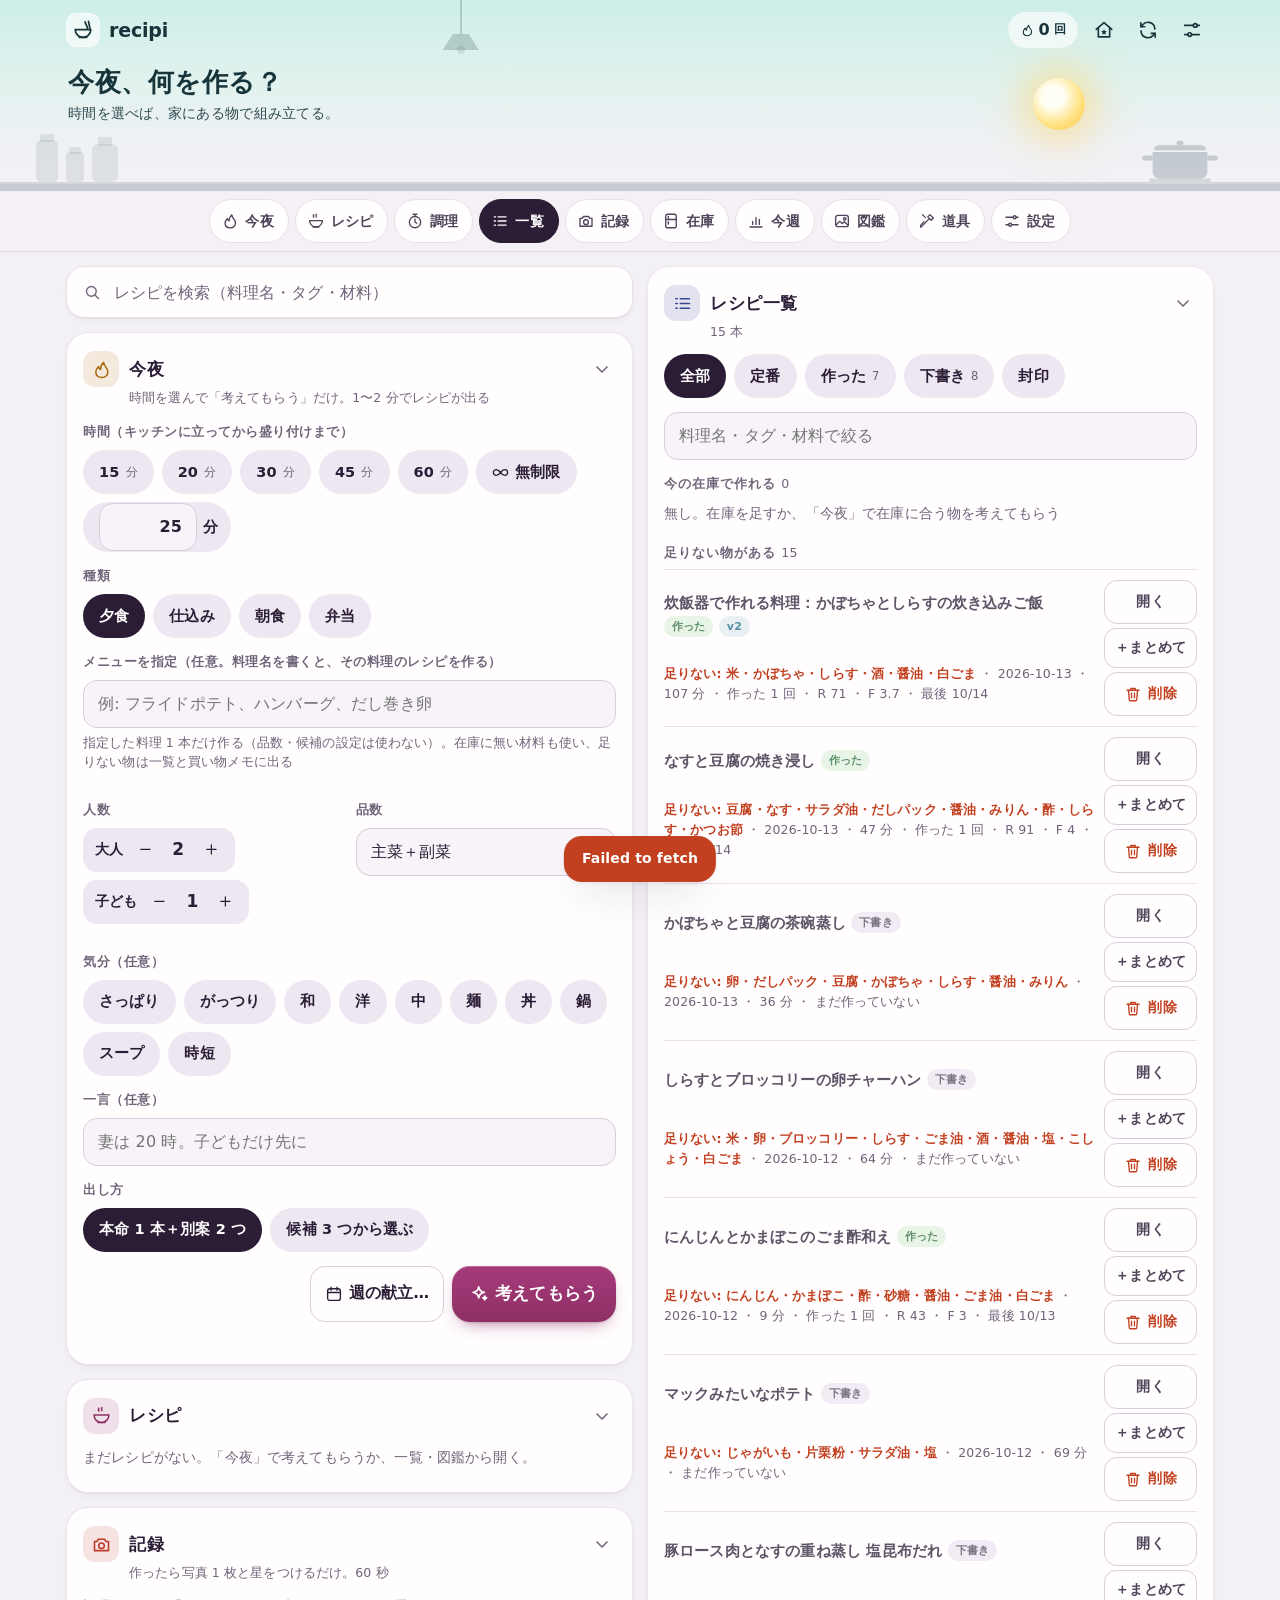
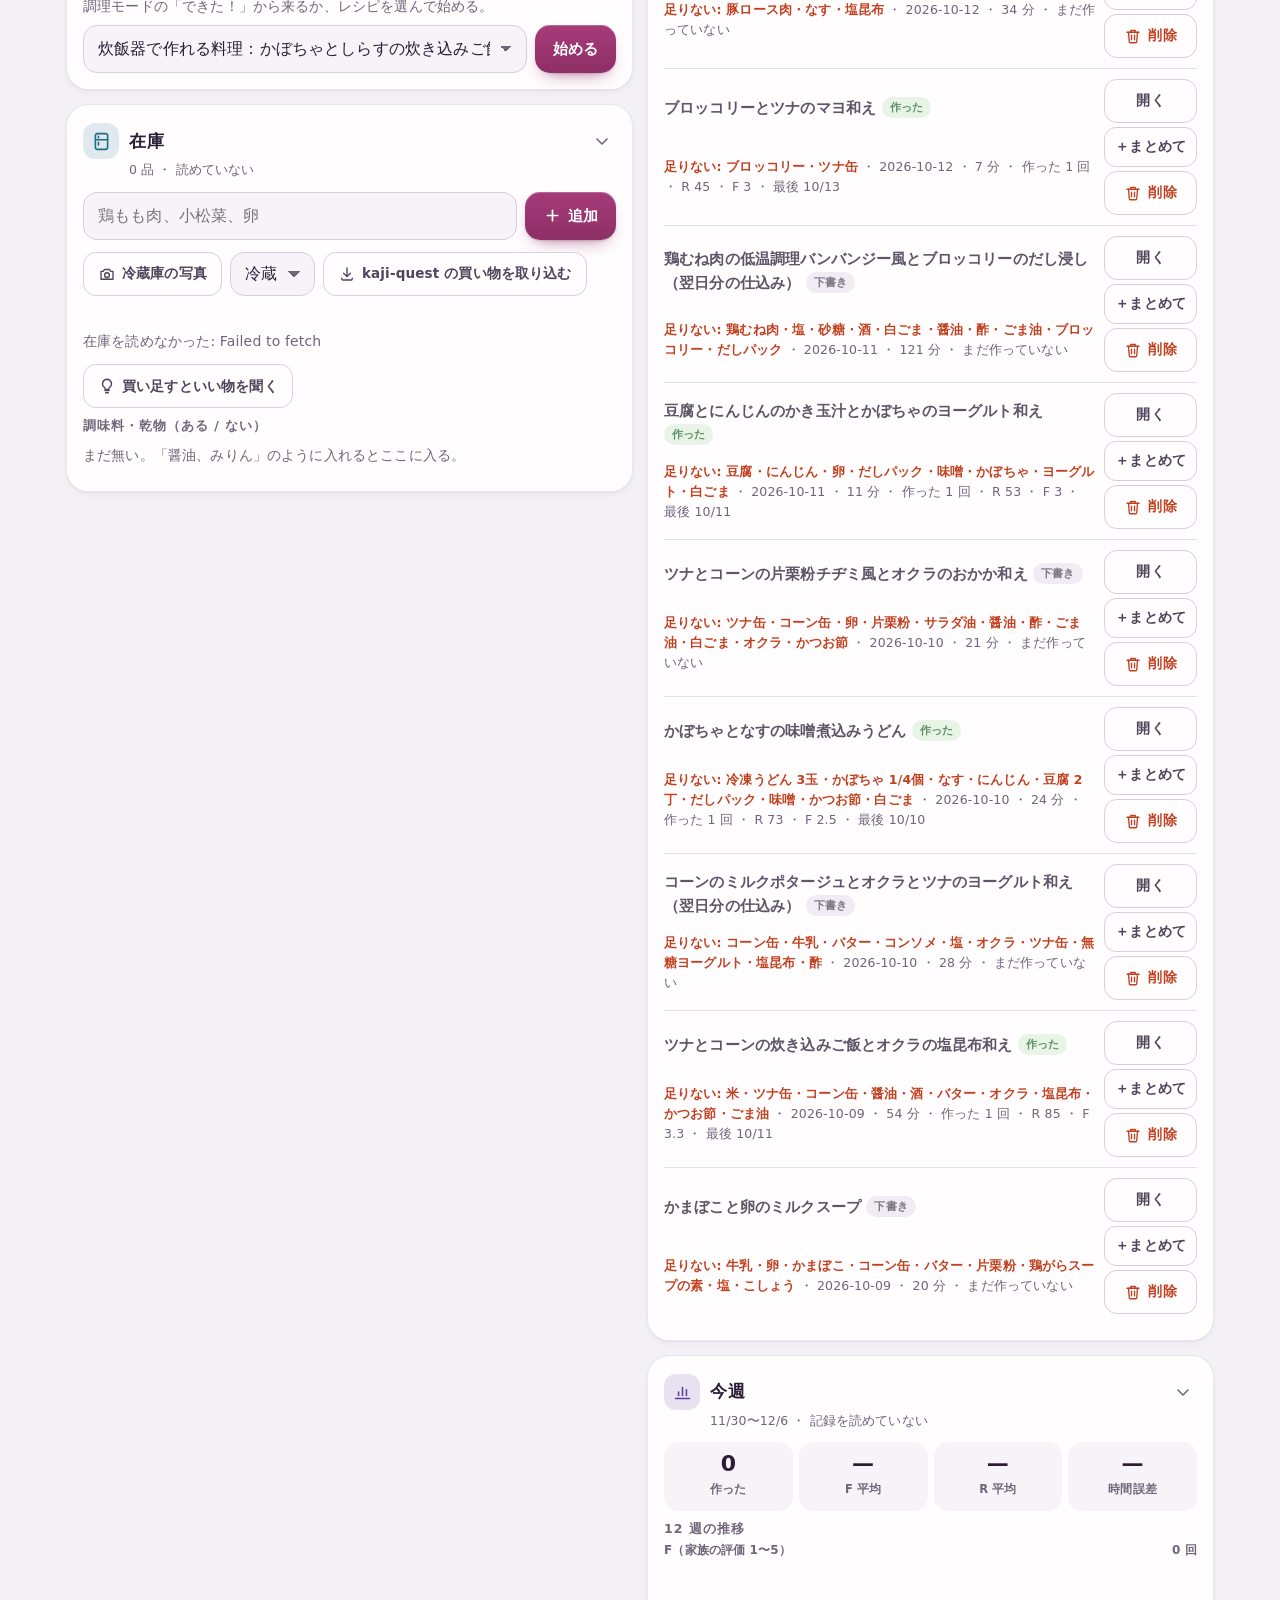
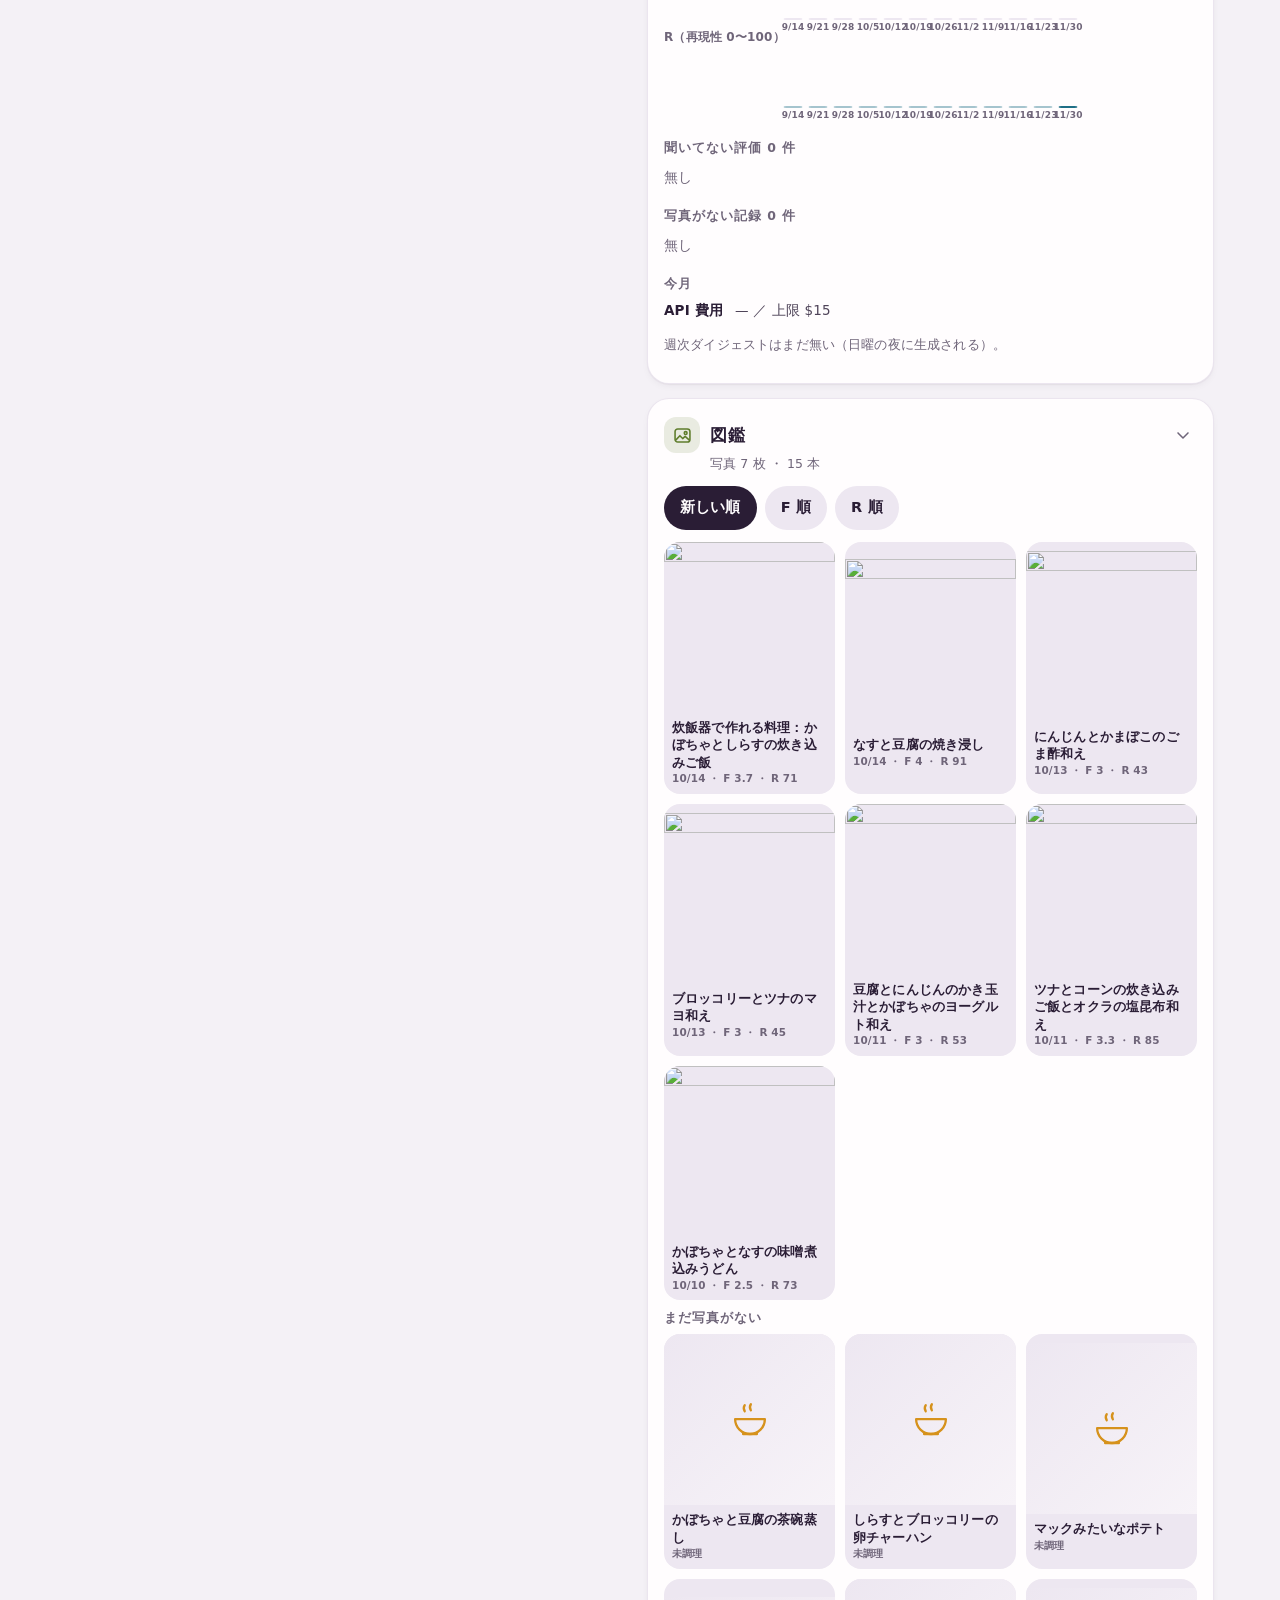
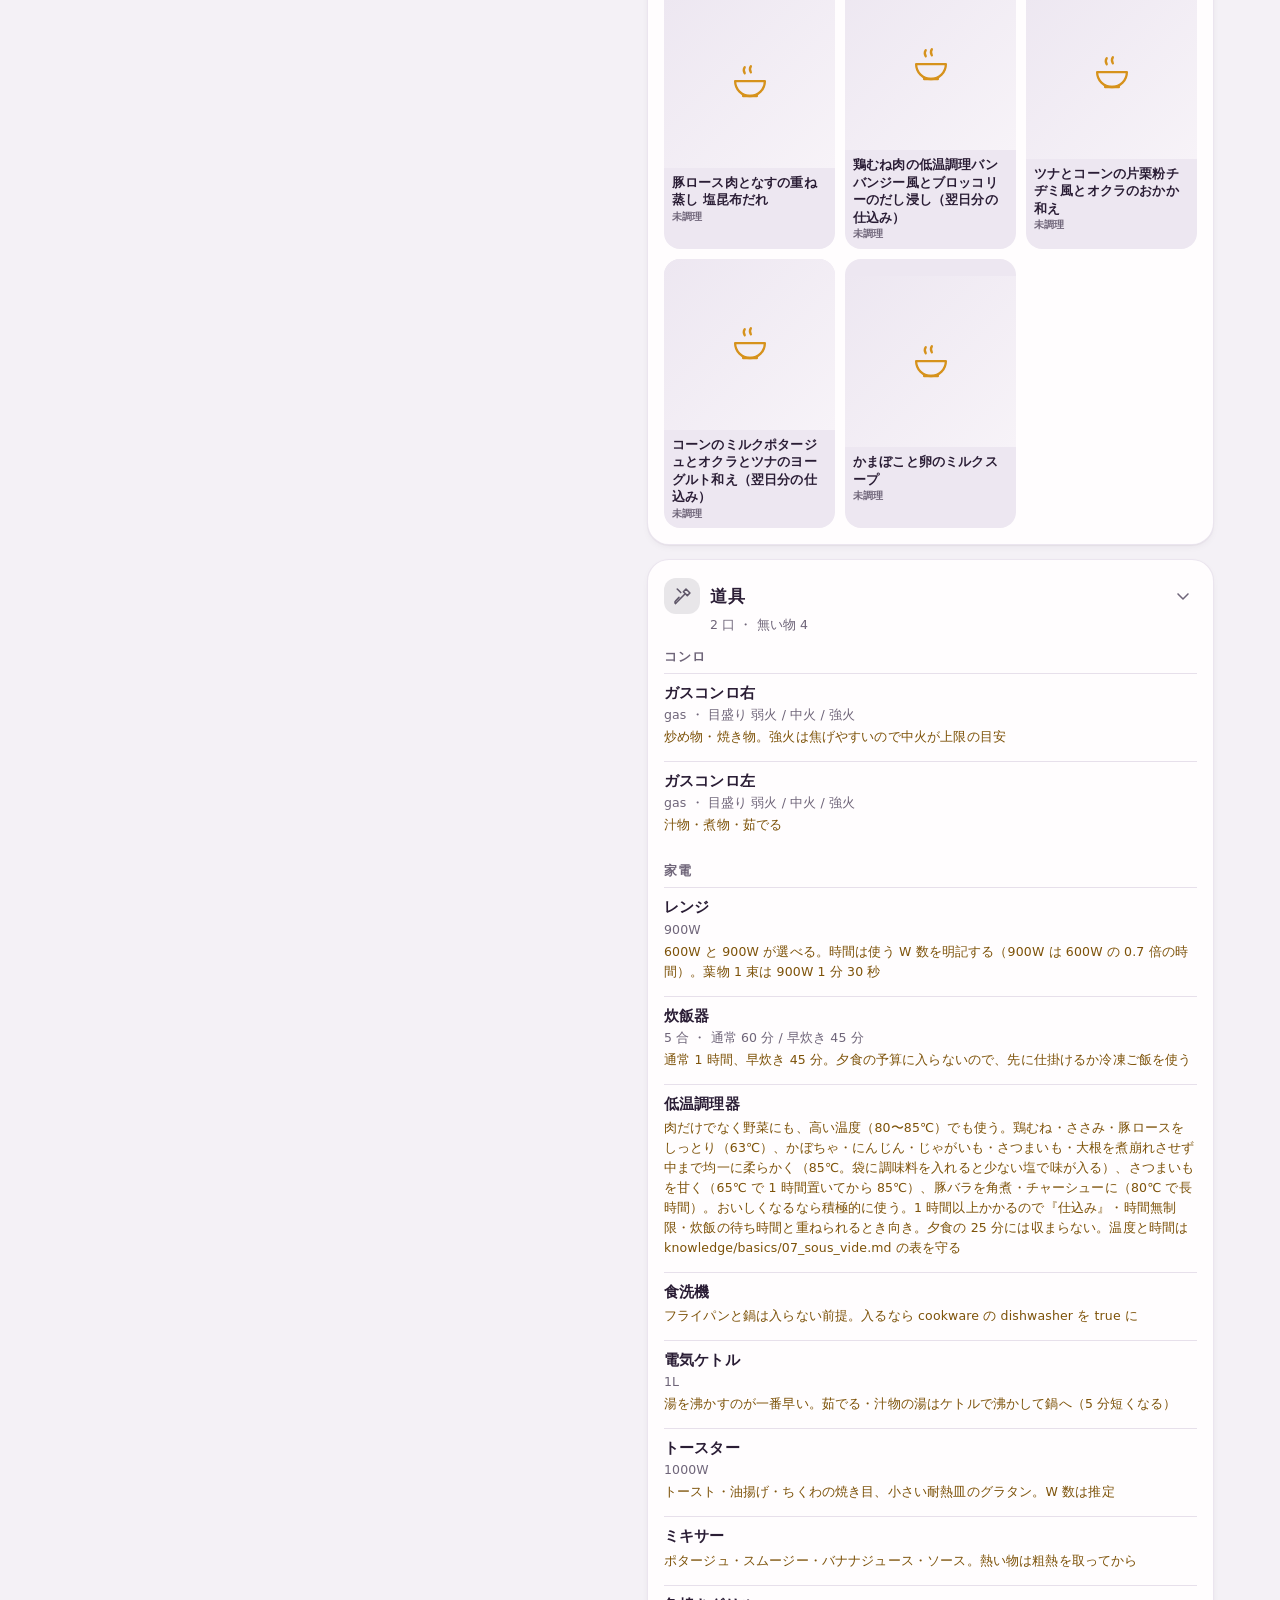
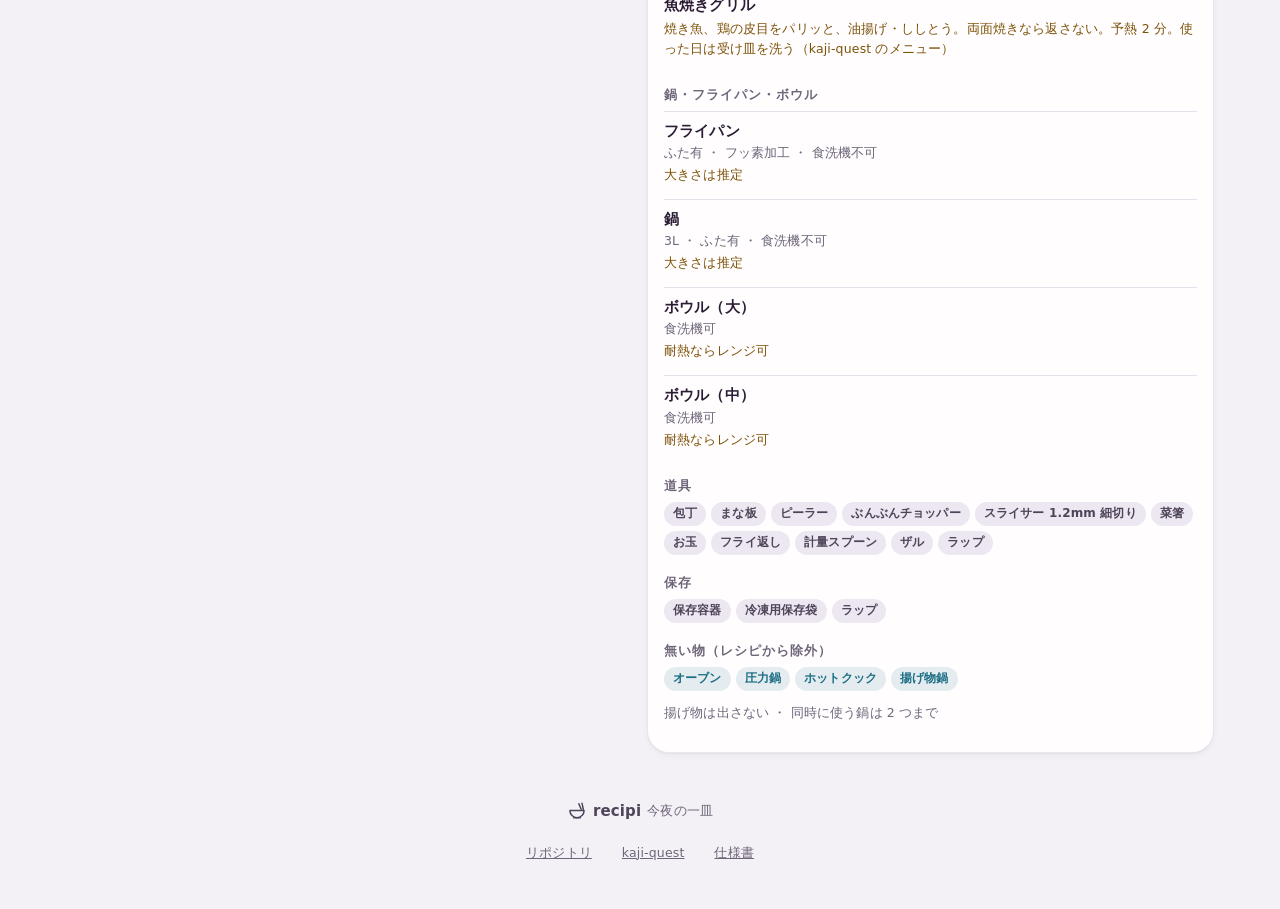
==== commit 8a06c53d: "deploy be6d4915043ad3a2a8f8d21faf76cfcaee44ac39" ====
--- a/index.html
+++ b/index.html
@@ -15,7 +15,7 @@
 <link rel="manifest" href="manifest.webmanifest">
 <link rel="icon" href="icon.svg" type="image/svg+xml">
 <link rel="apple-touch-icon" href="icon-180.png">
-<link rel="stylesheet" href="style.css?v=fa450abad6a5">
+<link rel="stylesheet" href="style.css?v=be6d4915043a">
 </head>
 <body>
 <svg class="sprite" xmlns="http://www.w3.org/2000/svg" aria-hidden="true" focusable="false">
@@ -181,6 +181,6 @@
 </dialog>
 
 <div id="toast" class="toast" role="status" aria-live="polite" hidden></div>
-<script type="module" src="app.js?v=fa450abad6a5"></script>
+<script type="module" src="app.js?v=be6d4915043a"></script>
 </body>
 </html>
--- a/style.css
+++ b/style.css
@@ -230,6 +230,11 @@
 .status { min-height: 20px; margin-top: 6px; font-size: 13.5px; color: var(--text-2); line-height: 1.6; }
 .pending { display: flex; align-items: center; gap: 10px; margin-top: 12px; padding: 12px 14px; border-radius: 16px; background: var(--accent-soft); color: var(--accent-ink); font-weight: 700; font-size: 14px; }
 .pending .ghost.tiny { white-space: nowrap; flex-shrink: 0; }
+.pending + .pending { margin-top: 8px; }
+#o-dish-hint { display: block; margin-top: 6px; line-height: 1.5; }
+.inbox { margin: 4px 0 10px; }
+.inbox > .sub { display: block; margin-bottom: 4px; font-size: 12.5px; }
+.inbox .chip .sub { margin-left: 6px; white-space: nowrap; }
 .pending::before { content: ""; width: 16px; height: 16px; flex-shrink: 0; border-radius: 50%; border: 3px solid color-mix(in srgb, var(--accent) 30%, transparent); border-top-color: var(--accent); animation: spin 1s linear infinite; }
 @keyframes spin { to { transform: rotate(360deg); } }
 .errbox { margin-top: 12px; padding: 12px 14px; border-radius: 16px; background: var(--danger-soft); color: var(--danger); font-size: 14px; line-height: 1.6; }
@@ -247,6 +252,8 @@
 .rc-photo { display: block; width: 100%; aspect-ratio: 4 / 3; object-fit: cover; border-radius: 18px; background: var(--chip); margin: 8px 0 10px; }
 .ph { display: flex; align-items: center; gap: 14px; margin: 8px 0 10px; padding: 14px 16px; border-radius: 18px; background: linear-gradient(135deg, var(--chip), var(--card-2)); color: var(--text-2); font-size: 13.5px; line-height: 1.6; }
 .ph .ic { width: 44px; height: 44px; stroke-width: 1.4; color: var(--accent); flex-shrink: 0; }
+.together { display: flex; flex-wrap: wrap; align-items: center; gap: 6px 8px; margin: 10px 0 0; }
+.together > .sub { margin-right: 2px; }
 .rc-meta { display: flex; flex-wrap: wrap; gap: 6px 14px; font-size: 14px; color: var(--text-2); margin: 4px 0 8px; }
 .rc-meta b { color: var(--text); font-size: 16px; }
 .tags { display: flex; flex-wrap: wrap; gap: 5px; margin: 6px 0; }
@@ -317,12 +324,29 @@
 .ck-ing li { display: flex; align-items: baseline; justify-content: space-between; gap: 12px; padding: 7px 0; border-top: 1px solid var(--line); font-size: 17px; line-height: 1.45; }
 .ck-ing li .n { font-weight: 700; } .ck-ing li .n small { display: block; font-size: 12.5px; font-weight: 500; color: var(--muted); }
 .ck-ing li .q { flex-shrink: 0; font-size: 18px; font-weight: 800; color: var(--primary-text); white-space: nowrap; }
+.rk { display: inline-grid; place-items: center; width: 20px; height: 20px; margin-right: 6px; border-radius: 6px; font-size: 12px; font-weight: 800; color: #fff; background: var(--primary); vertical-align: 2px; flex-shrink: 0; }
+.rk1 { background: var(--indigo); } .rk2 { background: var(--gold); } .rk3 { background: var(--accent); }
+.ck-set { margin: 4px 0 12px; padding: 6px 12px 8px; border-radius: 14px; background: var(--card); border: 1px solid var(--line); }
+.ck-set-row { display: flex; flex-wrap: wrap; align-items: center; gap: 6px 8px; padding: 6px 0; border-bottom: 1px solid var(--line); font-size: 15px; }
+.ck-set-row:last-of-type { border-bottom: 0; }
+.ck-off { display: inline-flex; align-items: center; gap: 4px; margin-left: auto; font-size: 14px; }
+.ck-off .tiny-btn { min-width: 40px; min-height: 36px; }
+.cook h3.ck-rt { margin-top: 18px; font-size: 17px; }
+.ck-ing summary .lb { white-space: nowrap; }
+.ck-ing summary .ck-rt-s { flex: 1 1 auto; min-width: 0; font-size: 14.5px; font-weight: 700; margin-left: 6px; line-height: 1.3; }
+.ck-ing summary .sub { margin-left: auto; text-align: right; }
+.pickbar { display: flex; flex-wrap: wrap; align-items: center; gap: 8px; margin: 10px 0 2px; }
+.lrow .ops .tiny-btn { white-space: nowrap; }
 .ck-tl { display: grid; grid-template-columns: 46px 1fr 48px; gap: 0 10px; align-items: center; padding: 10px 0; border-top: 1px solid var(--line); font-size: 17px; line-height: 1.5; }
 .ck-tl .m { font-size: 20px; font-weight: 800; font-variant-numeric: tabular-nums; }
 .ck-tl .lane { display: inline-block; margin-bottom: 2px; padding: 0 8px; height: 22px; line-height: 22px; border-radius: 999px; background: var(--chip); color: var(--text-2); font-size: 12px; font-weight: 700; }
 .ck-tl .lane.heat { background: var(--accent-soft); color: var(--accent-ink); }
 .ck-tl.is-done, .ck-step.is-done { opacity: .45; }
 .ck-step { padding: 12px 0; border-top: 1px solid var(--line); }
+.ck-at { display: flex; align-items: center; gap: 6px; margin: -2px 0 8px; font-size: 13px; color: var(--muted); min-width: 0; }
+.ck-at b { font-size: 15px; color: var(--text); }
+.ck-at .sub { overflow: hidden; text-overflow: ellipsis; white-space: nowrap; min-width: 0; }
+.ck-note { margin: 0 0 8px; font-size: 12.5px; }
 .ck-step .hd { display: flex; align-items: flex-start; gap: 10px; }
 .ck-step .hd .t { flex: 1; font-size: 19px; font-weight: 800; line-height: 1.4; }
 .ck-step .hd .t small { display: block; font-size: 13px; color: var(--muted); font-weight: 600; }
@@ -371,6 +395,11 @@
 .photo-btn { position: relative; overflow: hidden; }
 .photo-btn input { position: absolute; inset: 0; opacity: 0; cursor: pointer; width: 100%; height: 100%; }
 .rec-preview { display: block; width: 100%; max-height: 240px; object-fit: cover; border-radius: 16px; margin-top: 8px; }
+.late-photo { display: inline-flex; flex-wrap: wrap; align-items: center; gap: 2px; vertical-align: middle; }
+.memo .late-photo { margin-left: 4px; }
+.memo .late-photo .ghost.tiny { min-height: 34px; padding: 0 8px; color: var(--accent-ink); }
+.memo .late-photo .ic { width: 16px; height: 16px; }
+.later .ops .late-photo { gap: 6px; }
 .pc-list { list-style: none; margin: 0; padding: 0; }
 .pc-list li { display: flex; flex-direction: column; gap: 4px; padding: 8px 0; border-top: 1px solid var(--line); font-size: 14.5px; }
 .pc-list li .nm { font-weight: 700; }
@@ -420,6 +449,8 @@
 .lrow { display: grid; grid-template-columns: minmax(0, 1fr) auto; gap: 2px 8px; align-items: center; padding: 10px 0; border-top: 1px solid var(--line); }
 .lrow .t { grid-column: 1; grid-row: 1; font-weight: 700; font-size: 15px; }
 .lrow .meta { grid-column: 1; grid-row: 2; font-size: 12.5px; color: var(--muted); }
+.lrow .miss { color: var(--danger); font-weight: 700; }
+.lrow.is-short .t { opacity: .75; }
 .lrow .ops { grid-column: 2; grid-row: 1 / span 2; display: flex; flex-direction: column; gap: 4px; }
 .lrow .ops .ghost.small { white-space: nowrap; }
 .lrow .diffbox { grid-column: 1 / -1; grid-row: 3; margin-top: 6px; padding: 10px 12px; border-radius: 12px; background: var(--card-2); }
@@ -444,6 +475,7 @@
 .later { display: flex; flex-wrap: wrap; align-items: center; gap: 6px 10px; padding: 8px 0; border-top: 1px solid var(--line); font-size: 14px; }
 .later .t { flex: 1; min-width: 160px; }
 .later .t small { display: block; color: var(--muted); font-size: 12.5px; }
+.later .ops { display: flex; flex-wrap: wrap; align-items: center; gap: 6px; }
 .digest { font-size: 14px; line-height: 1.7; color: var(--text-2); }
 .digest h1, .digest h2, .digest h3 { font-size: 15px; margin: 12px 0 4px; color: var(--text); }
 .digest table { border-collapse: collapse; font-size: 13px; }
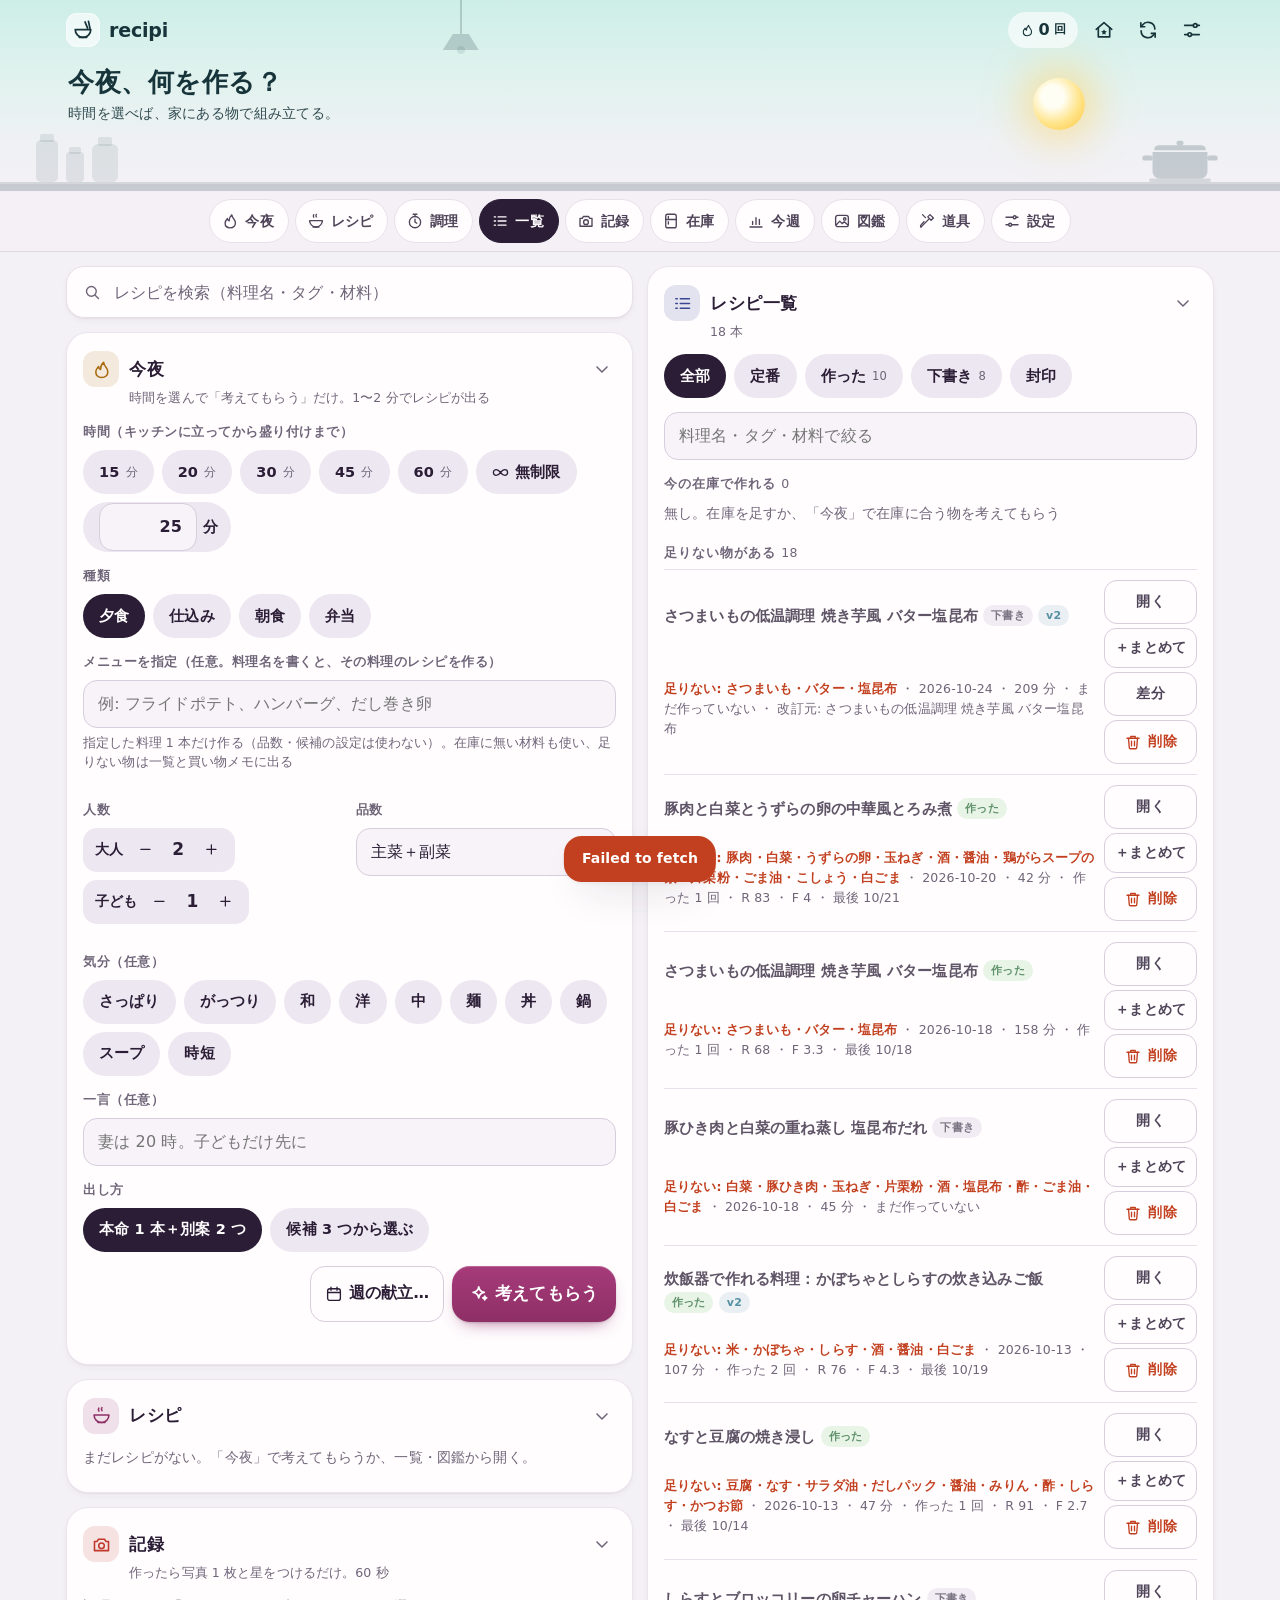
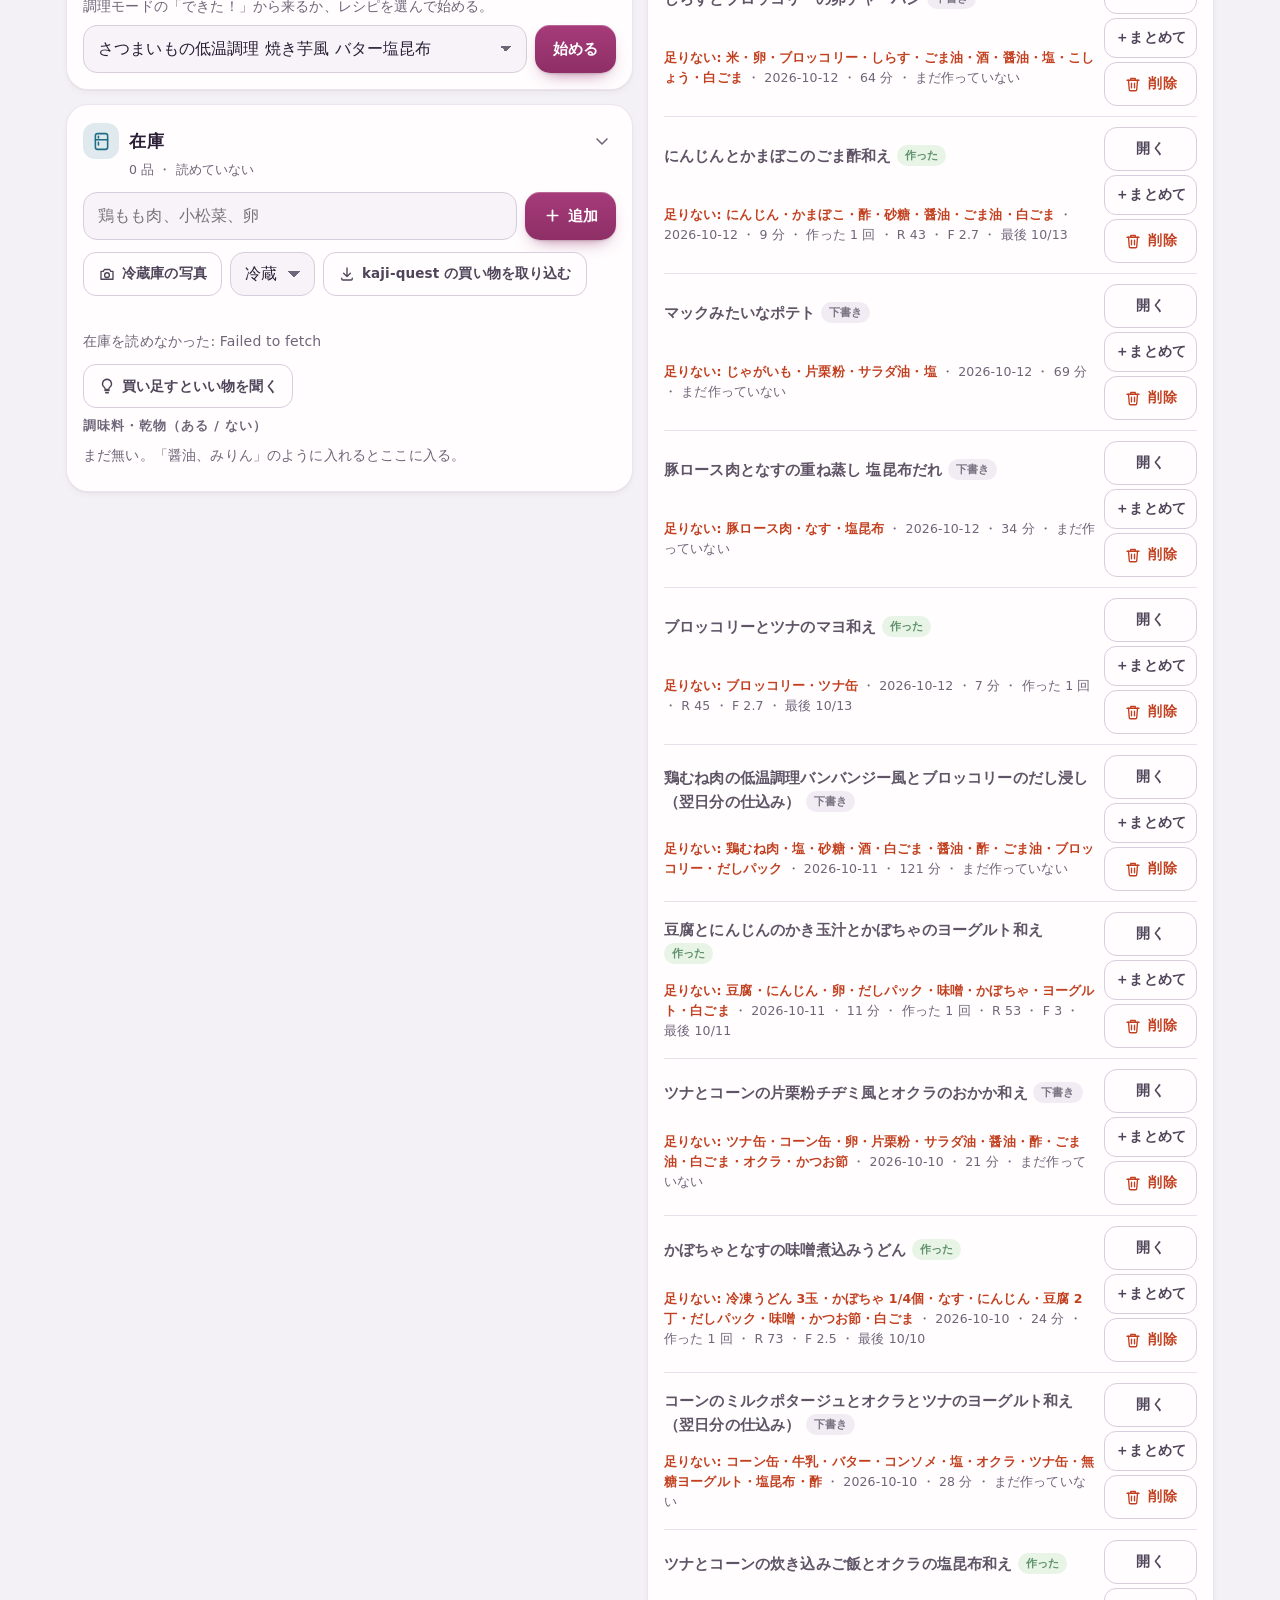
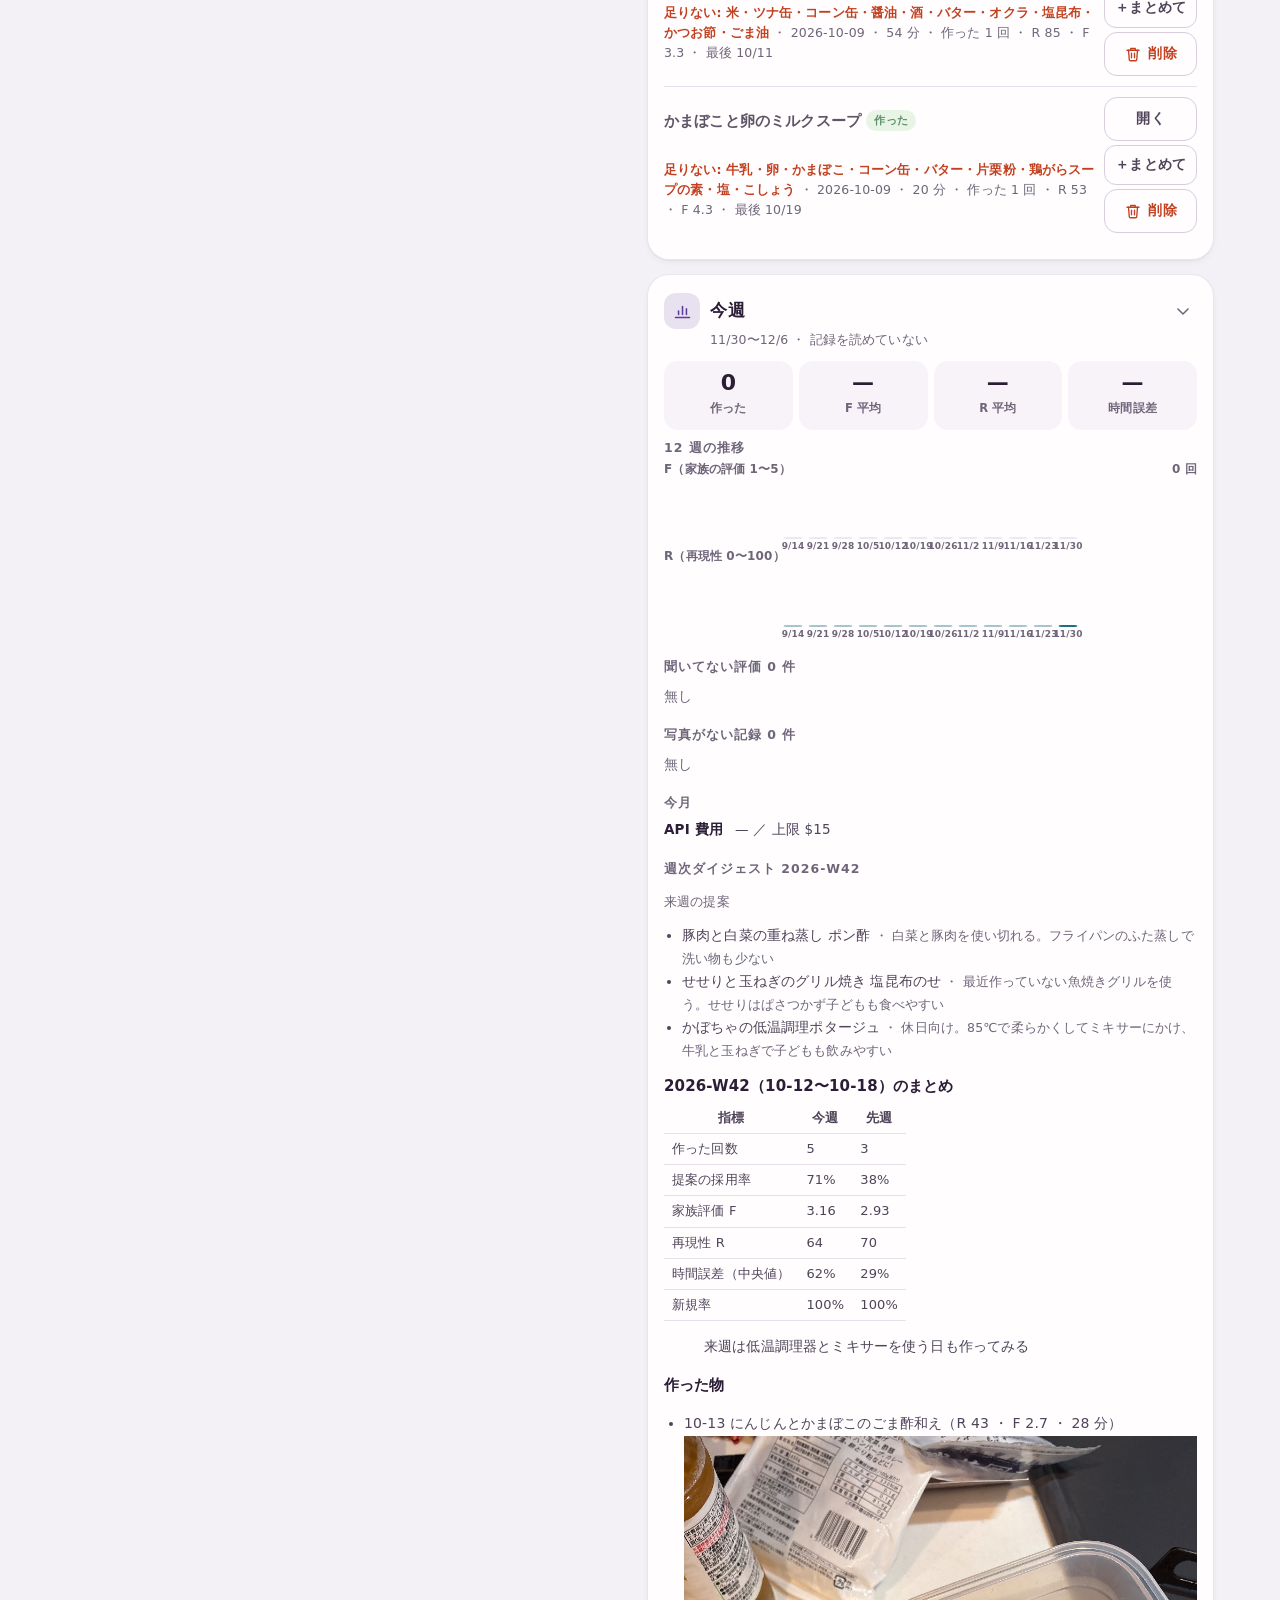
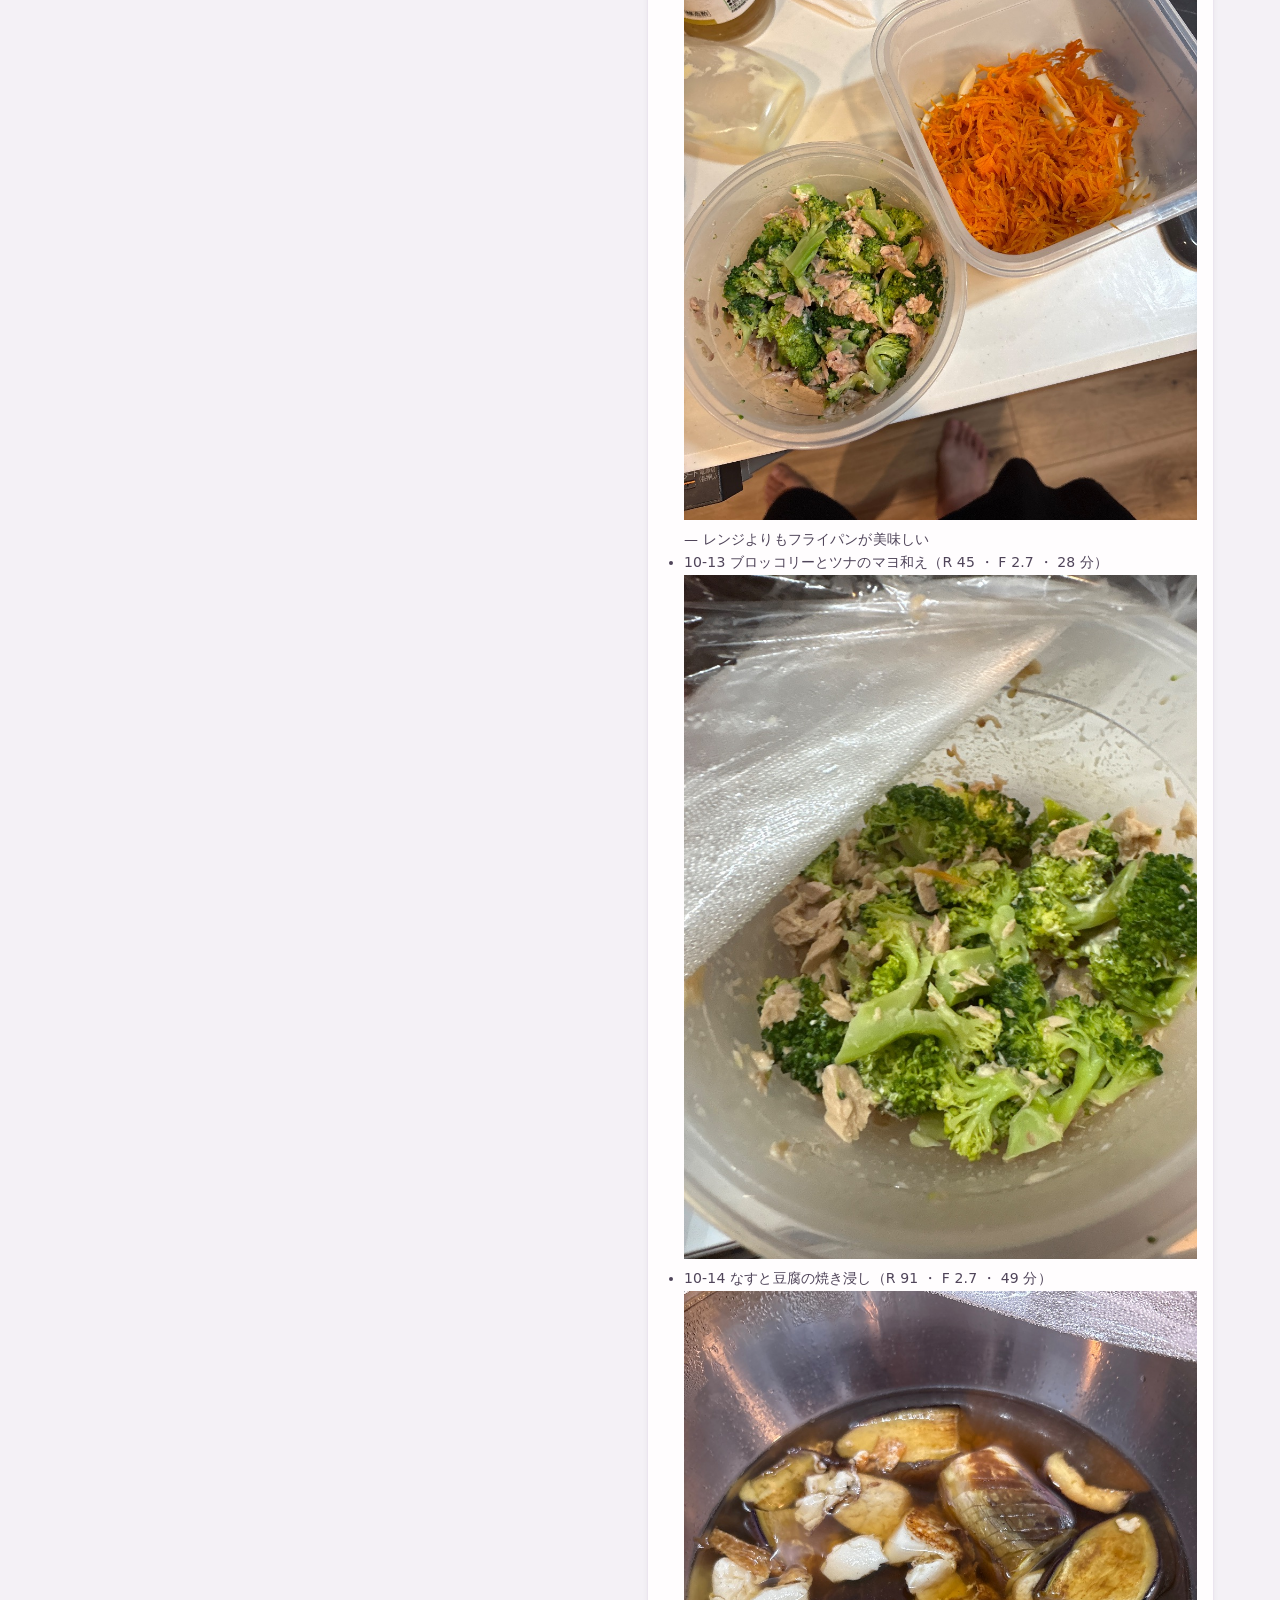
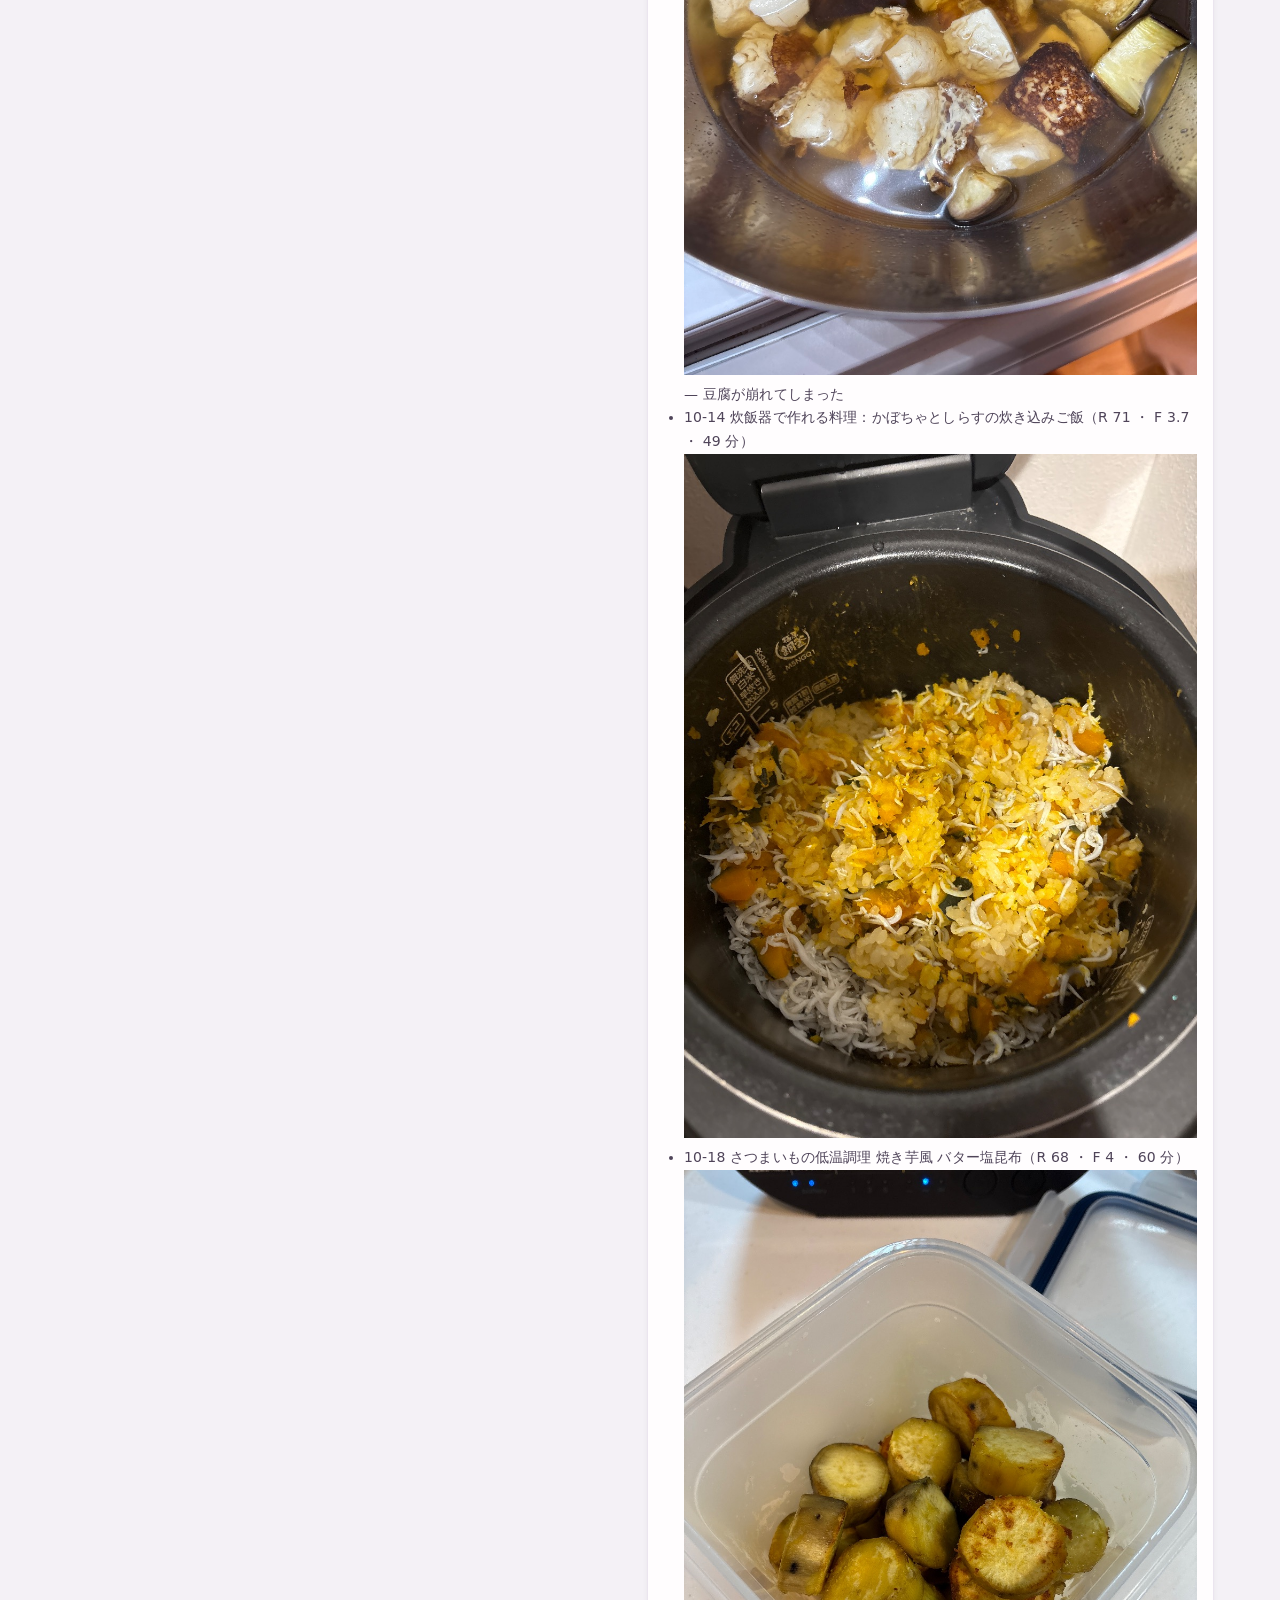
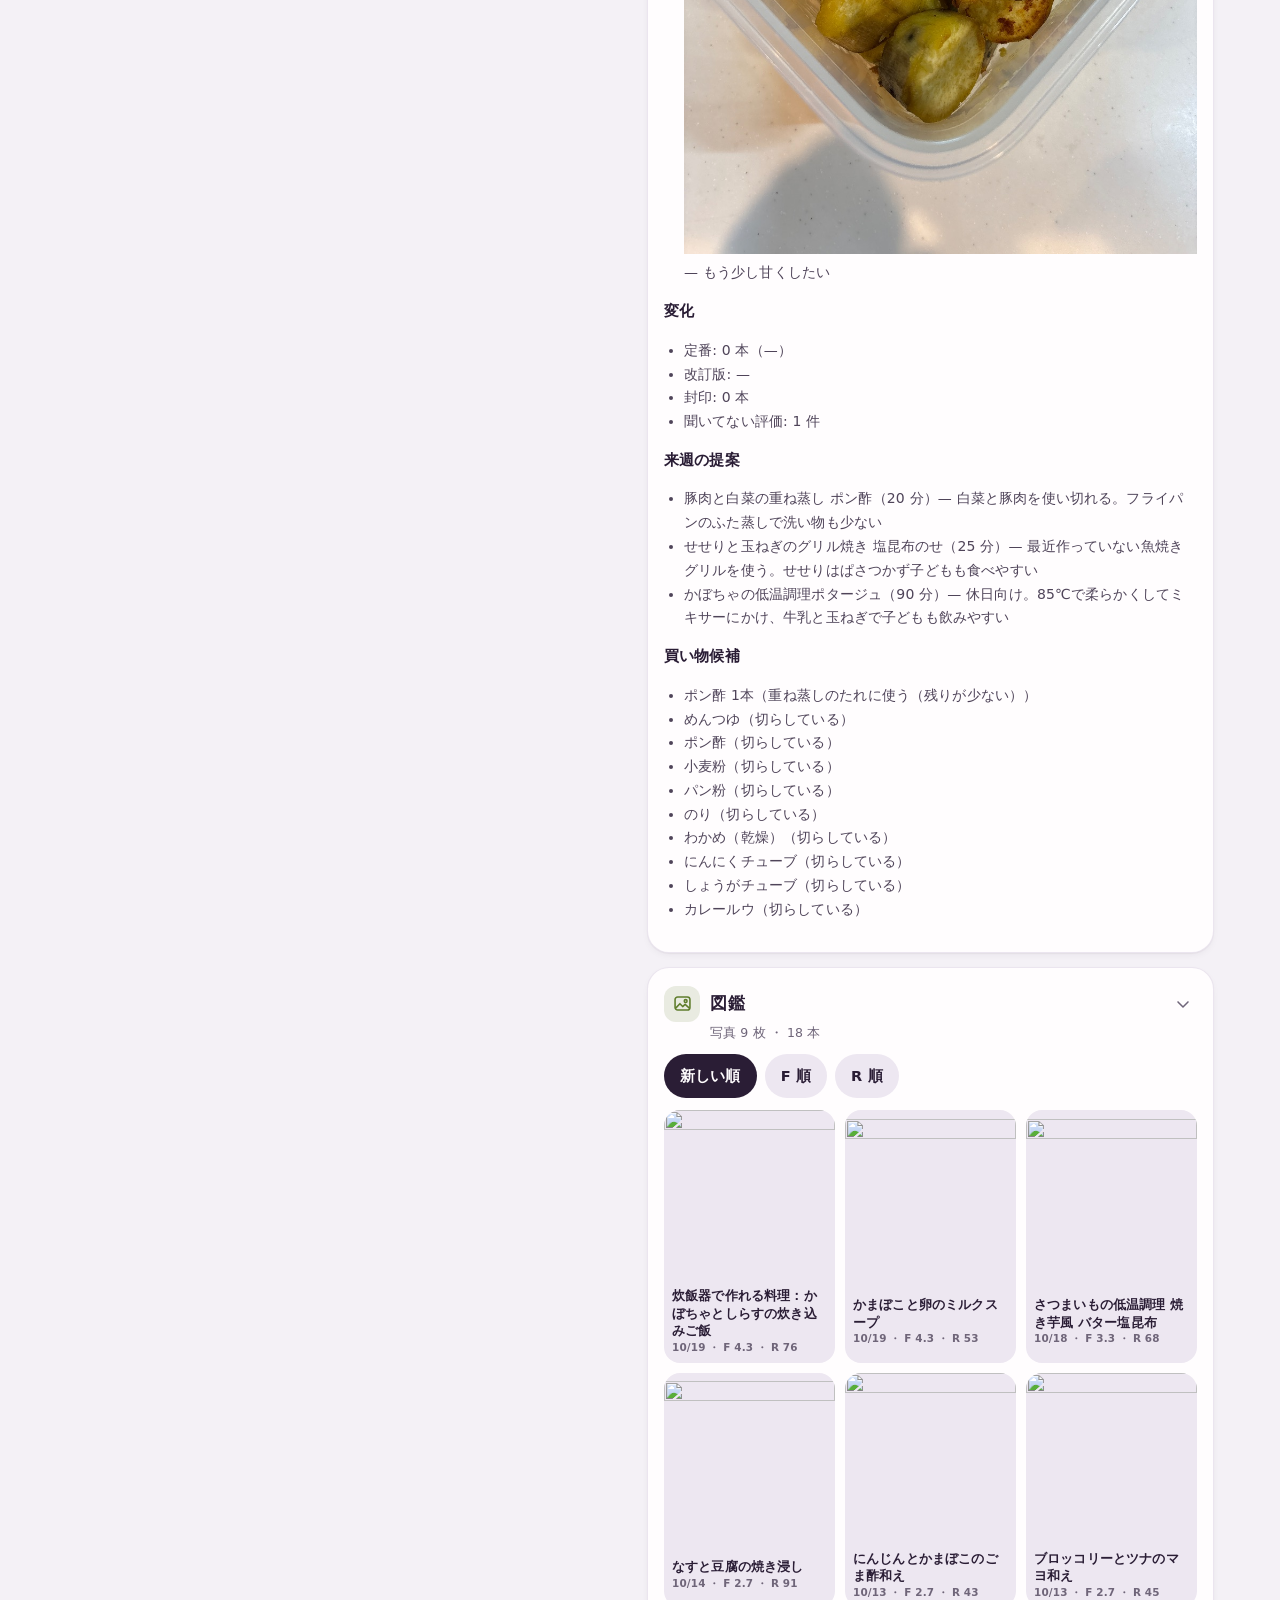
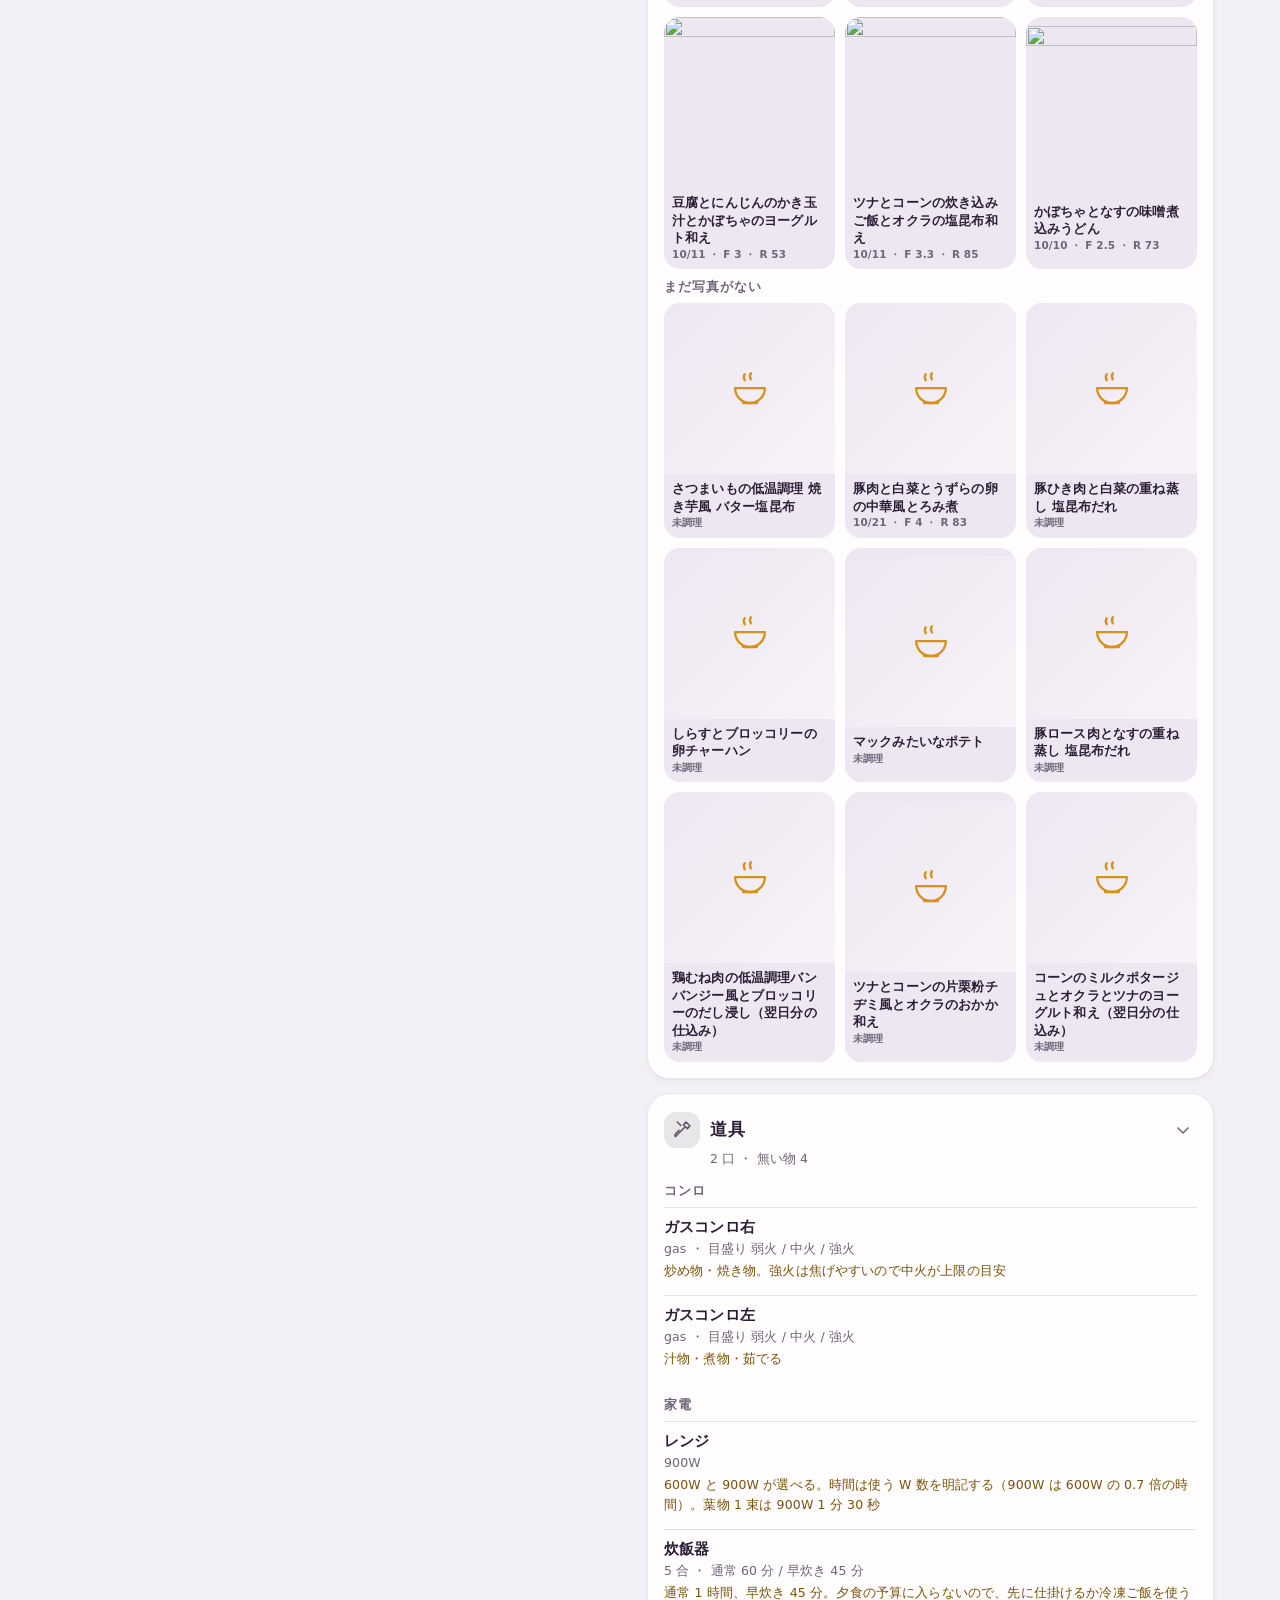
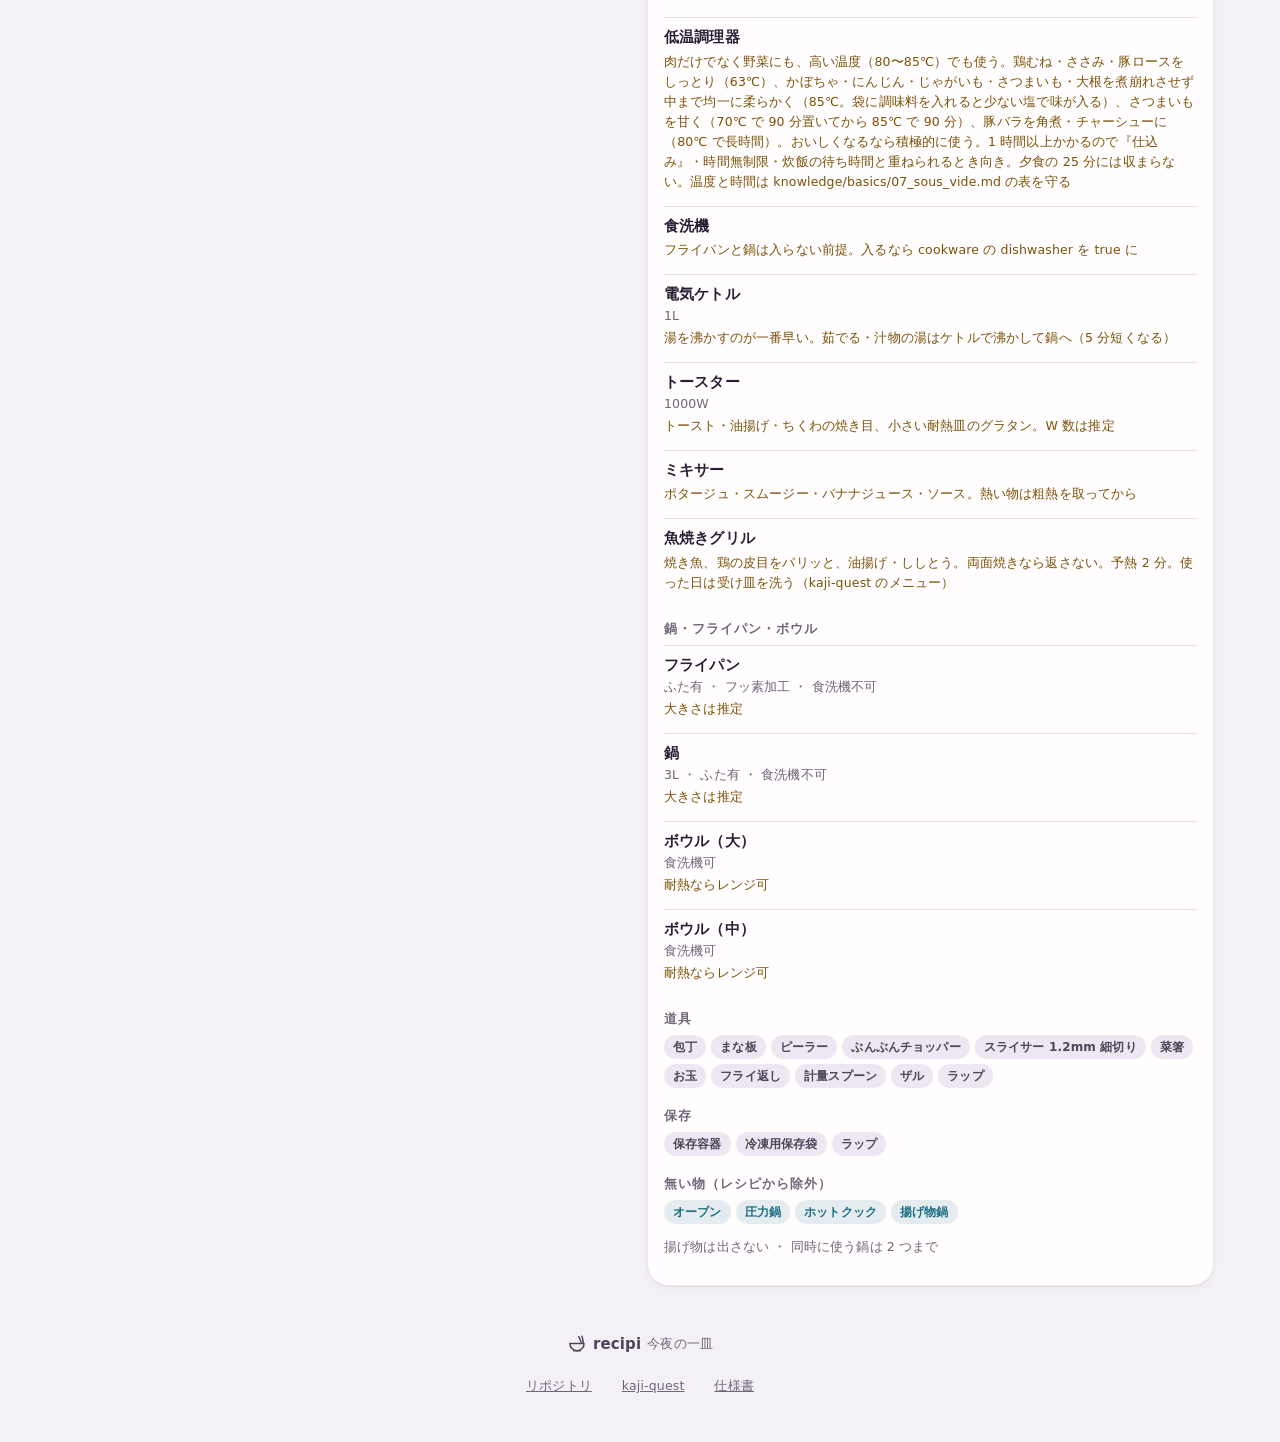
==== commit 1206f44d: "deploy d4109d813fe586513dfb1132bbd76c5e11ba27c9" ====
--- a/index.html
+++ b/index.html
@@ -15,7 +15,7 @@
 <link rel="manifest" href="manifest.webmanifest">
 <link rel="icon" href="icon.svg" type="image/svg+xml">
 <link rel="apple-touch-icon" href="icon-180.png">
-<link rel="stylesheet" href="style.css?v=be6d4915043a">
+<link rel="stylesheet" href="style.css?v=d4109d813fe5">
 </head>
 <body>
 <svg class="sprite" xmlns="http://www.w3.org/2000/svg" aria-hidden="true" focusable="false">
@@ -181,6 +181,6 @@
 </dialog>
 
 <div id="toast" class="toast" role="status" aria-live="polite" hidden></div>
-<script type="module" src="app.js?v=be6d4915043a"></script>
+<script type="module" src="app.js?v=d4109d813fe5"></script>
 </body>
 </html>
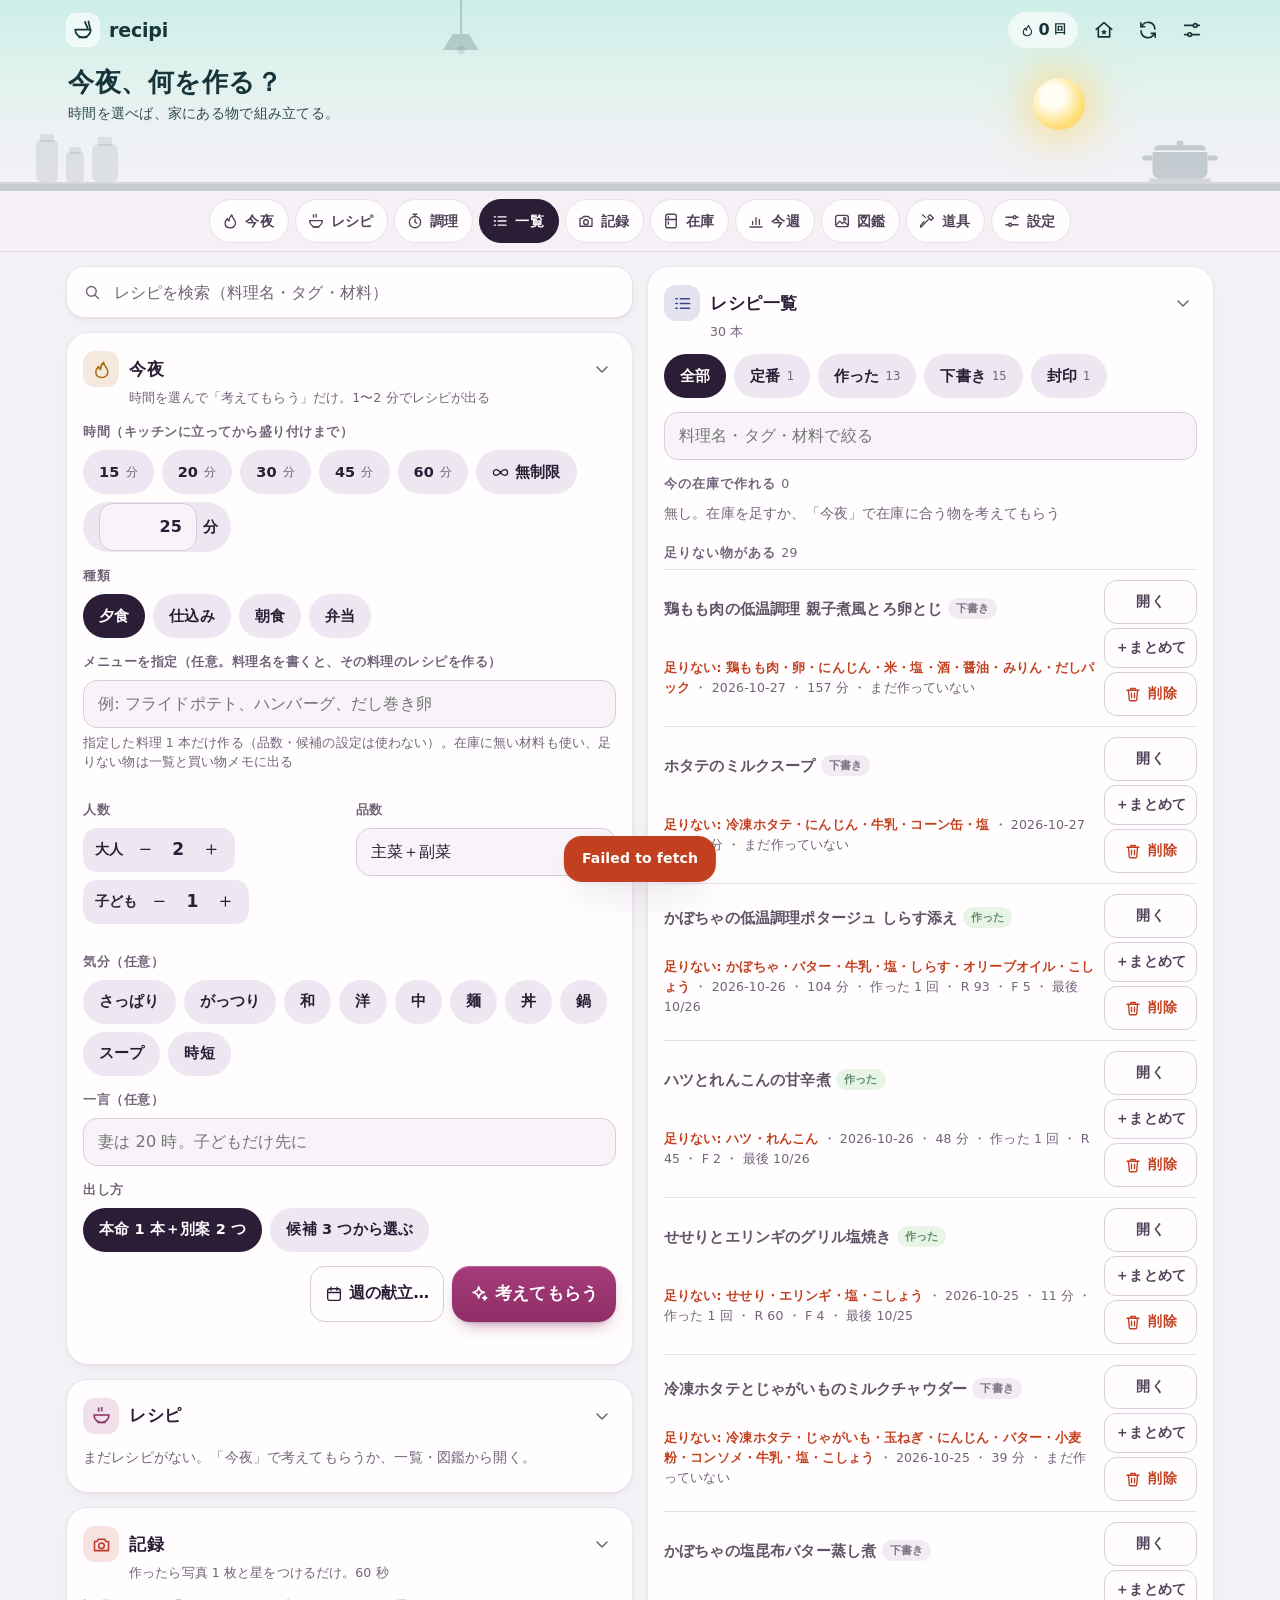
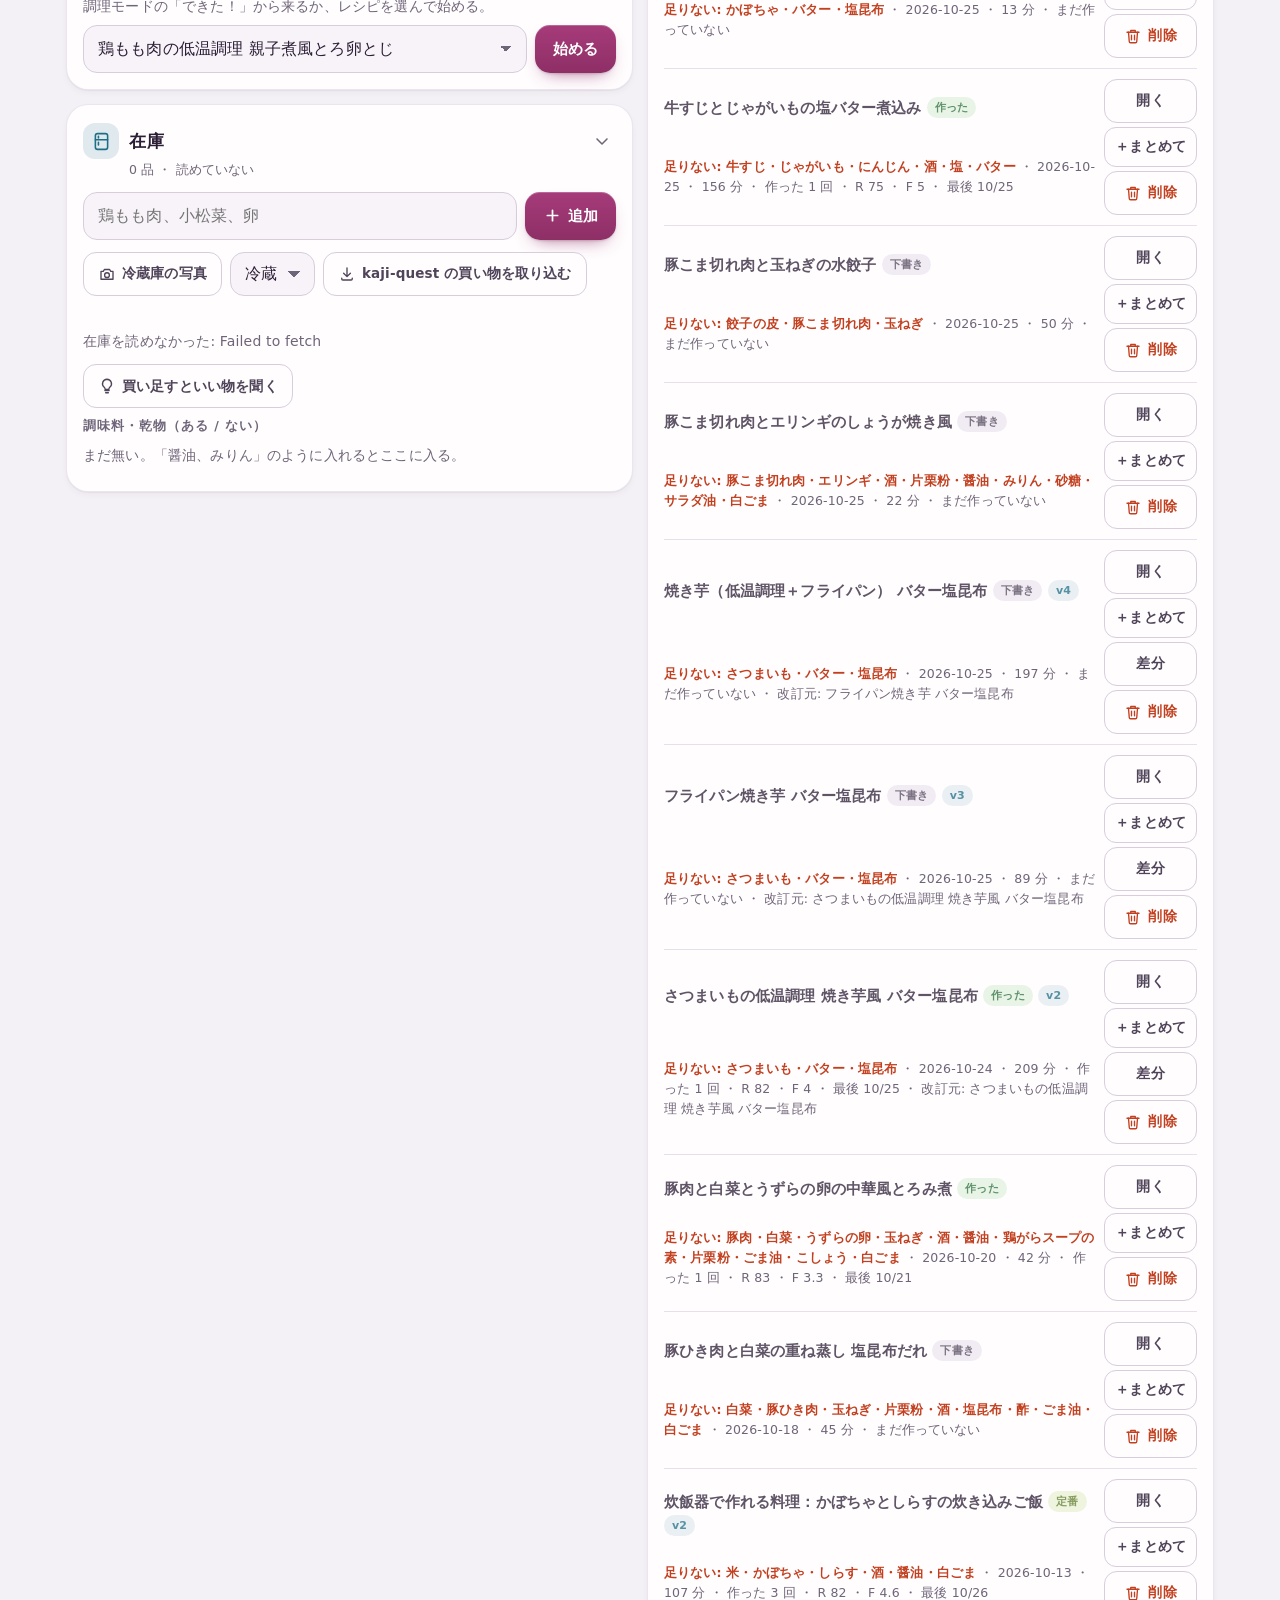
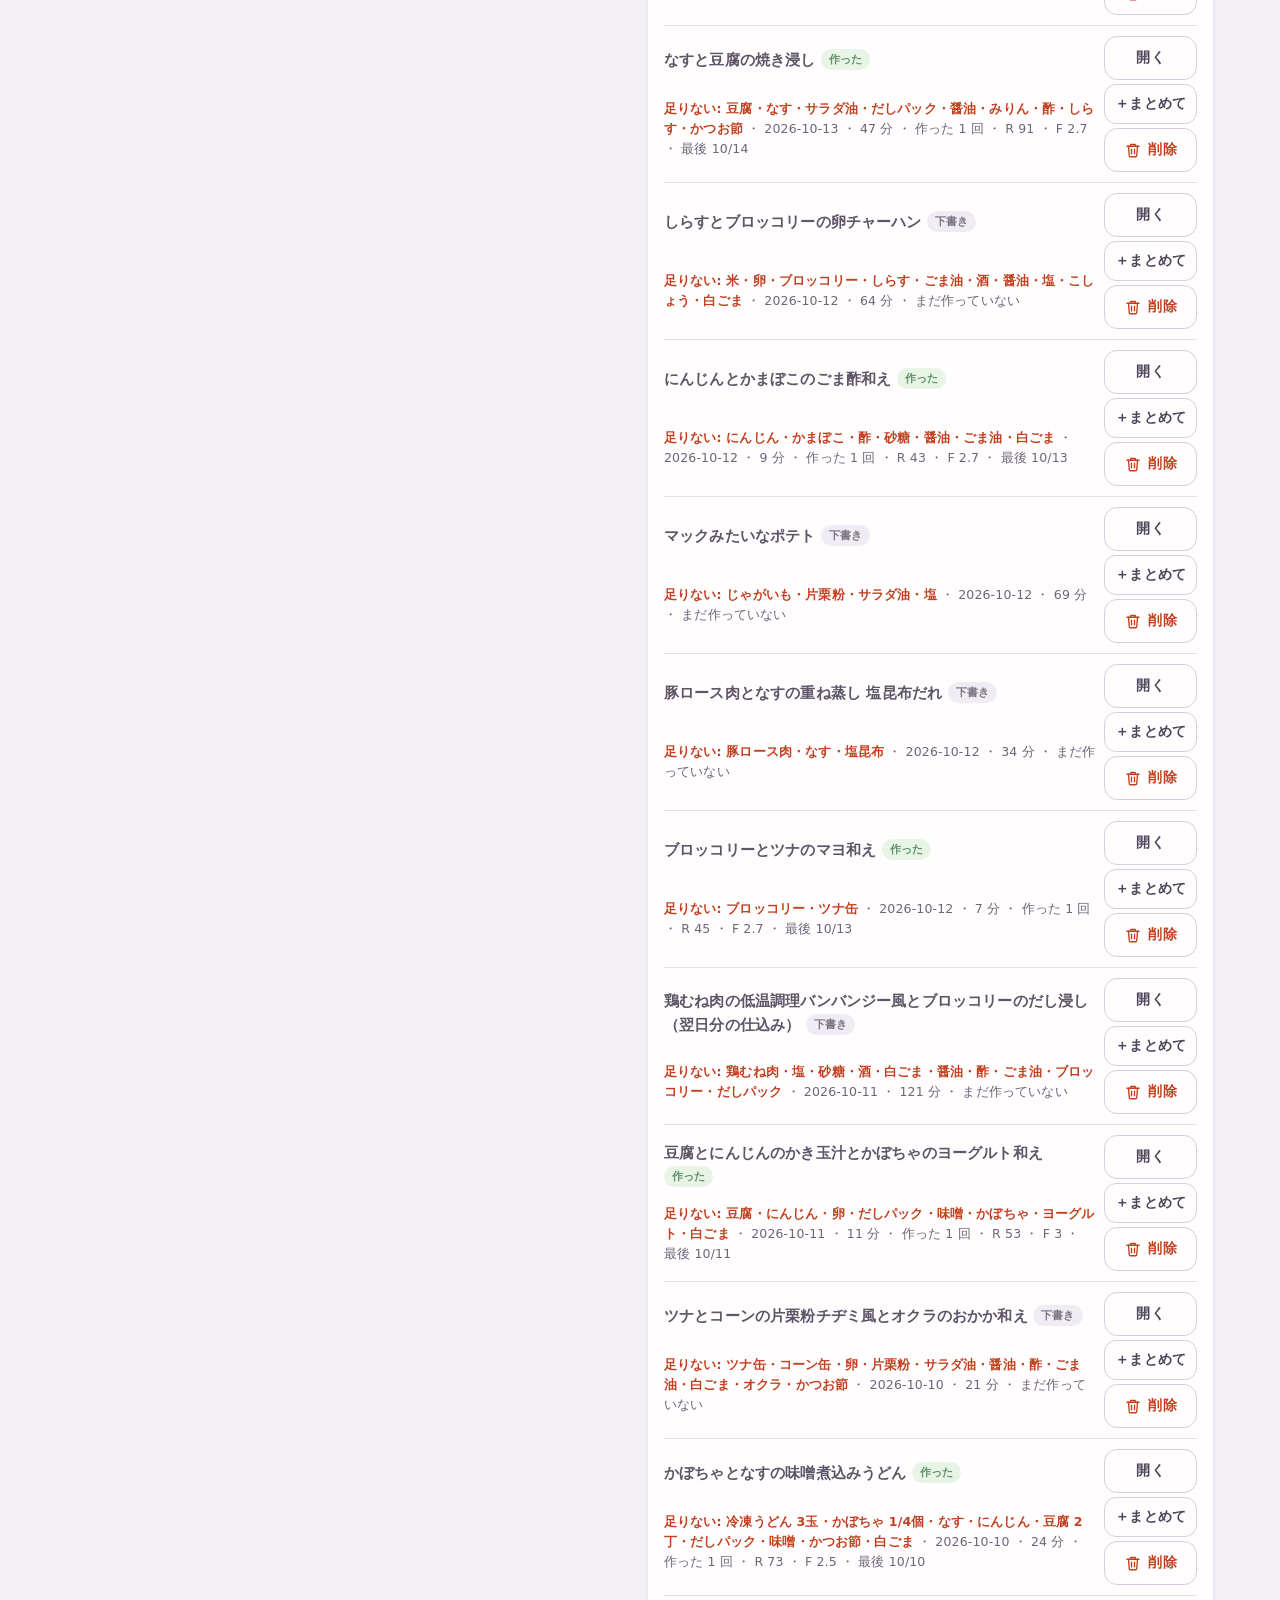
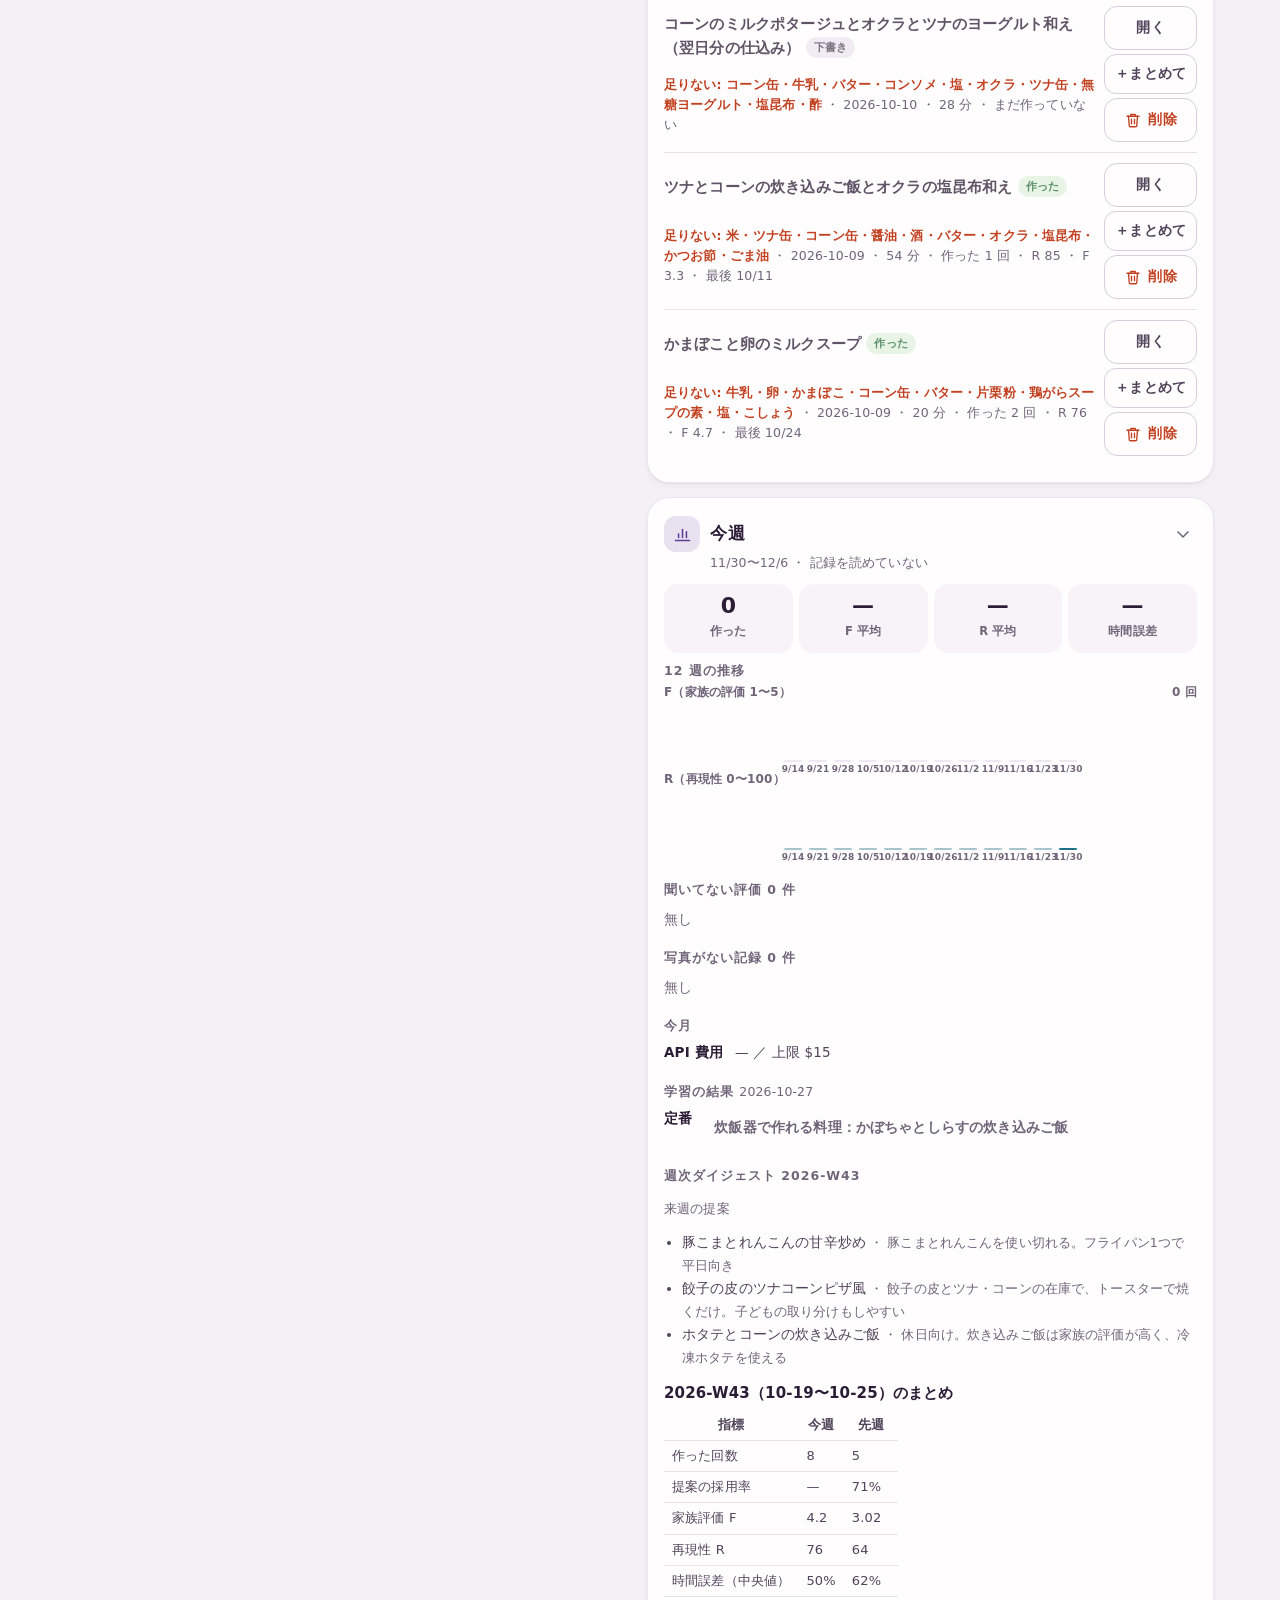
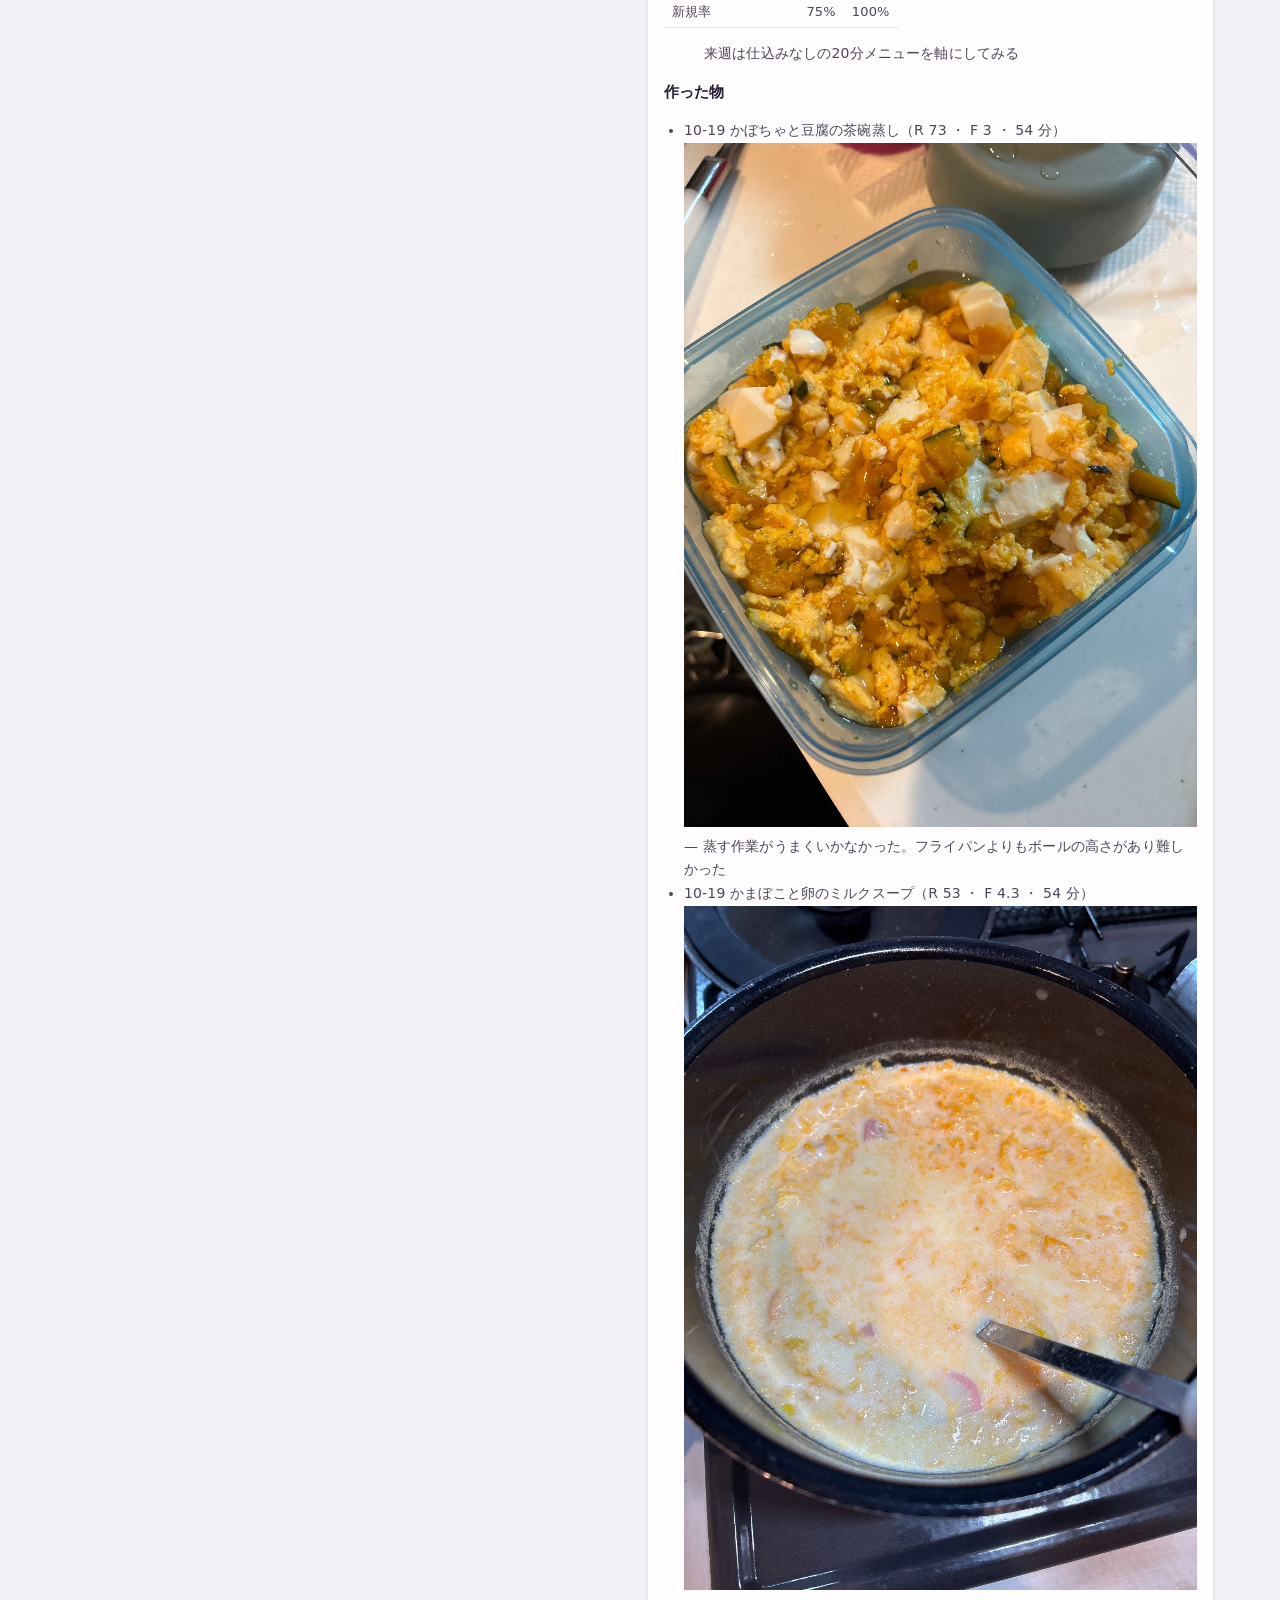
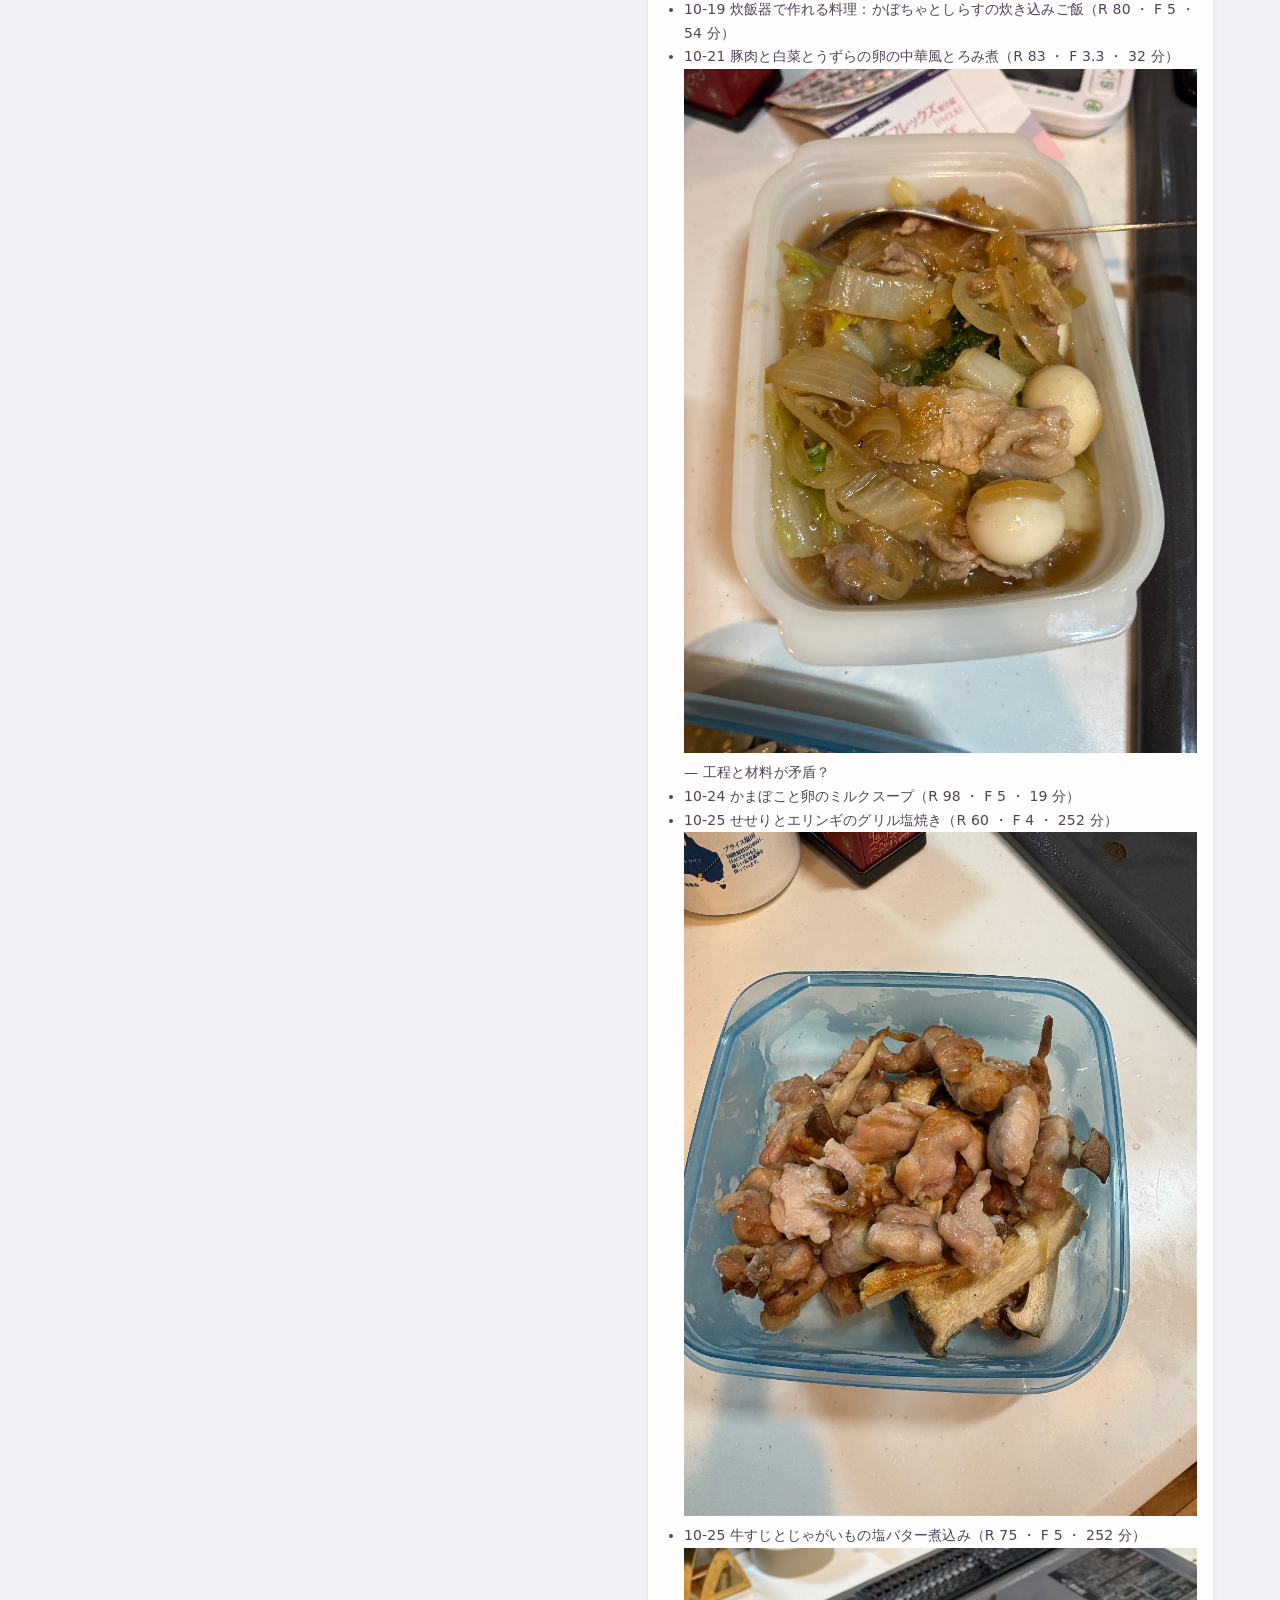
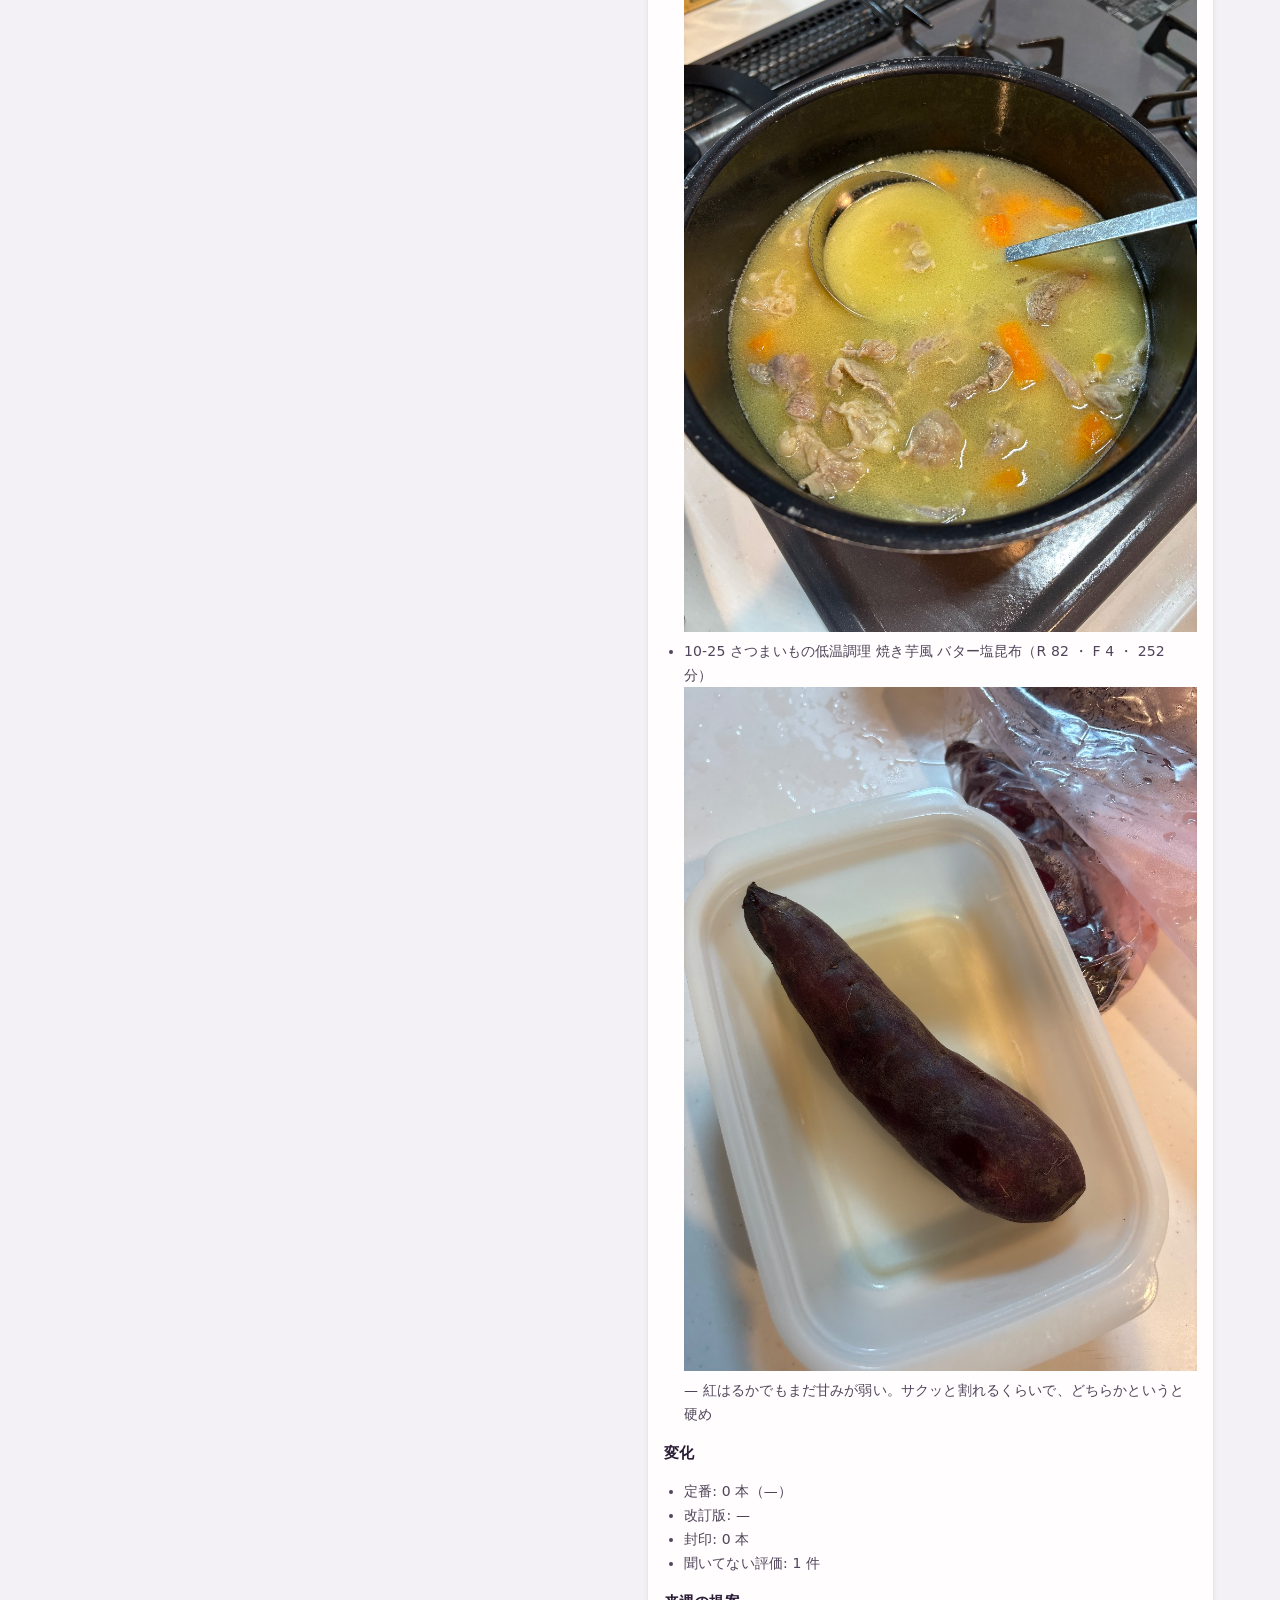
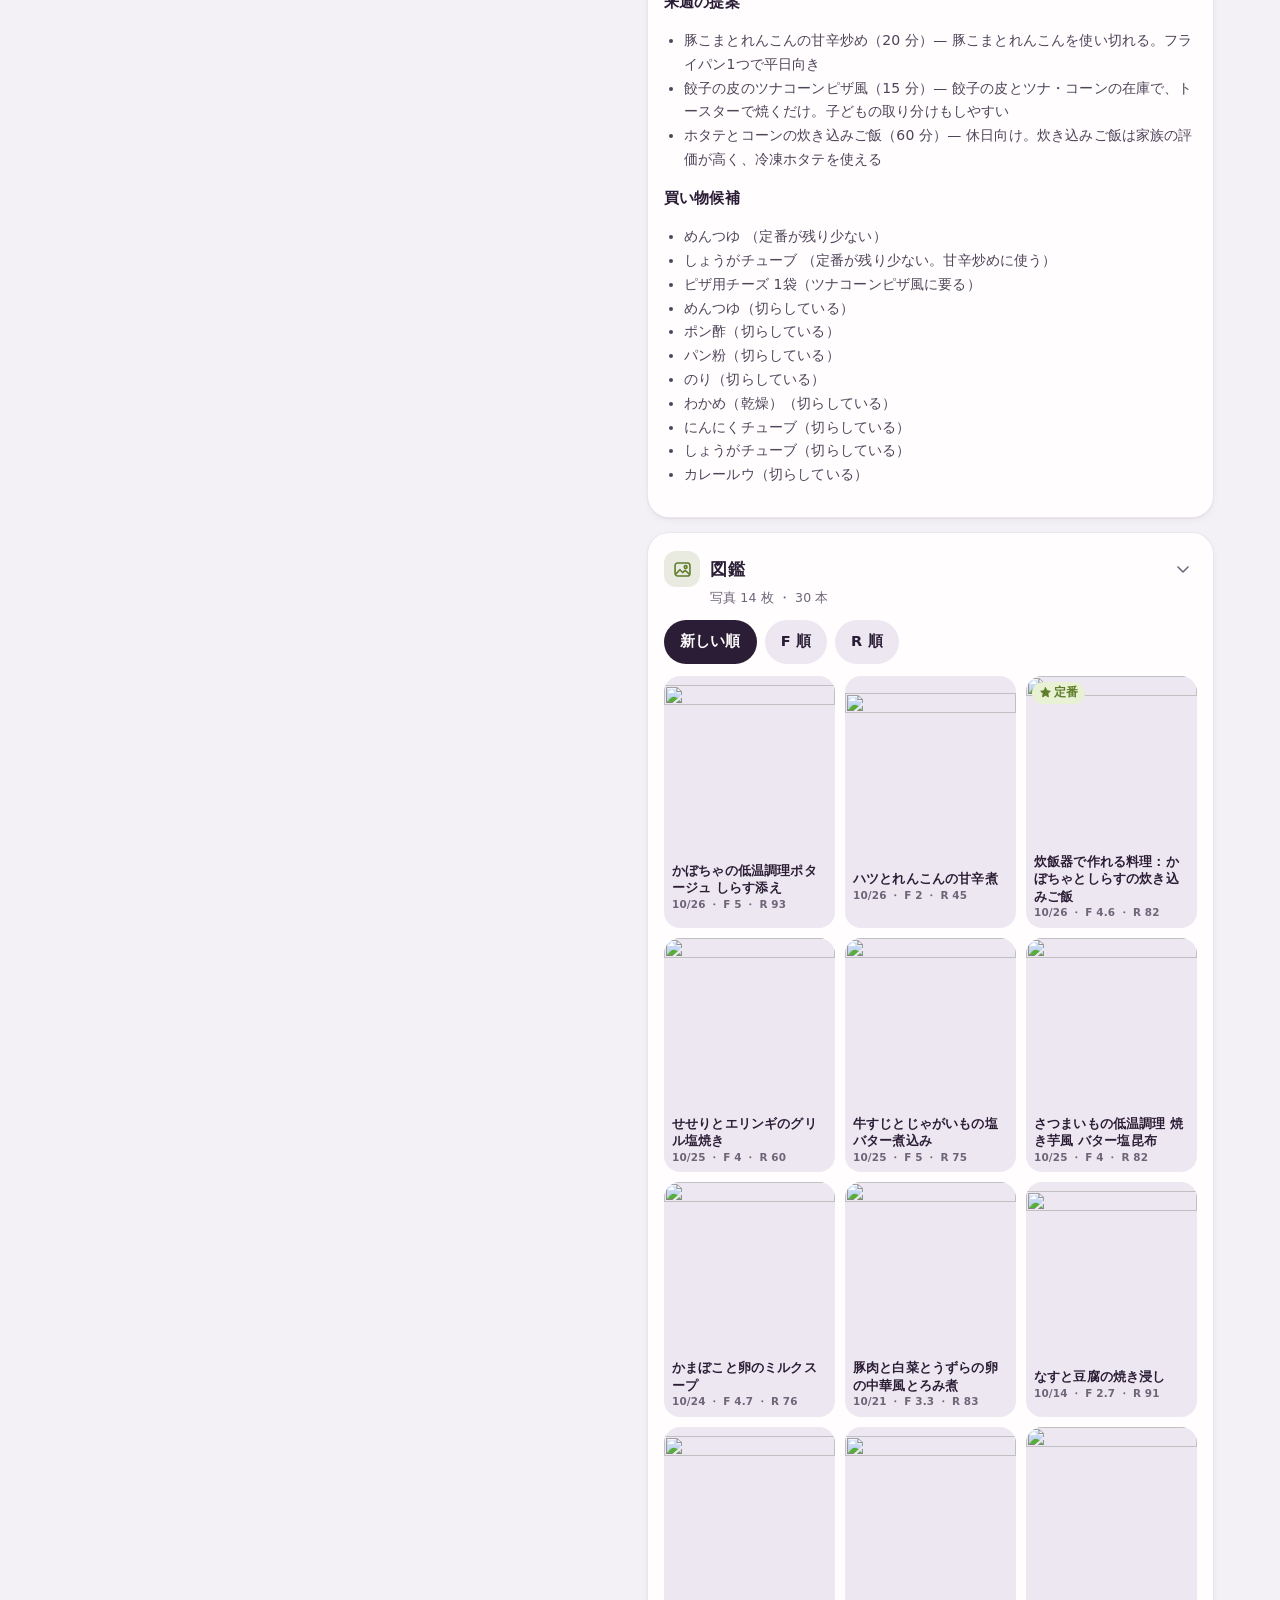
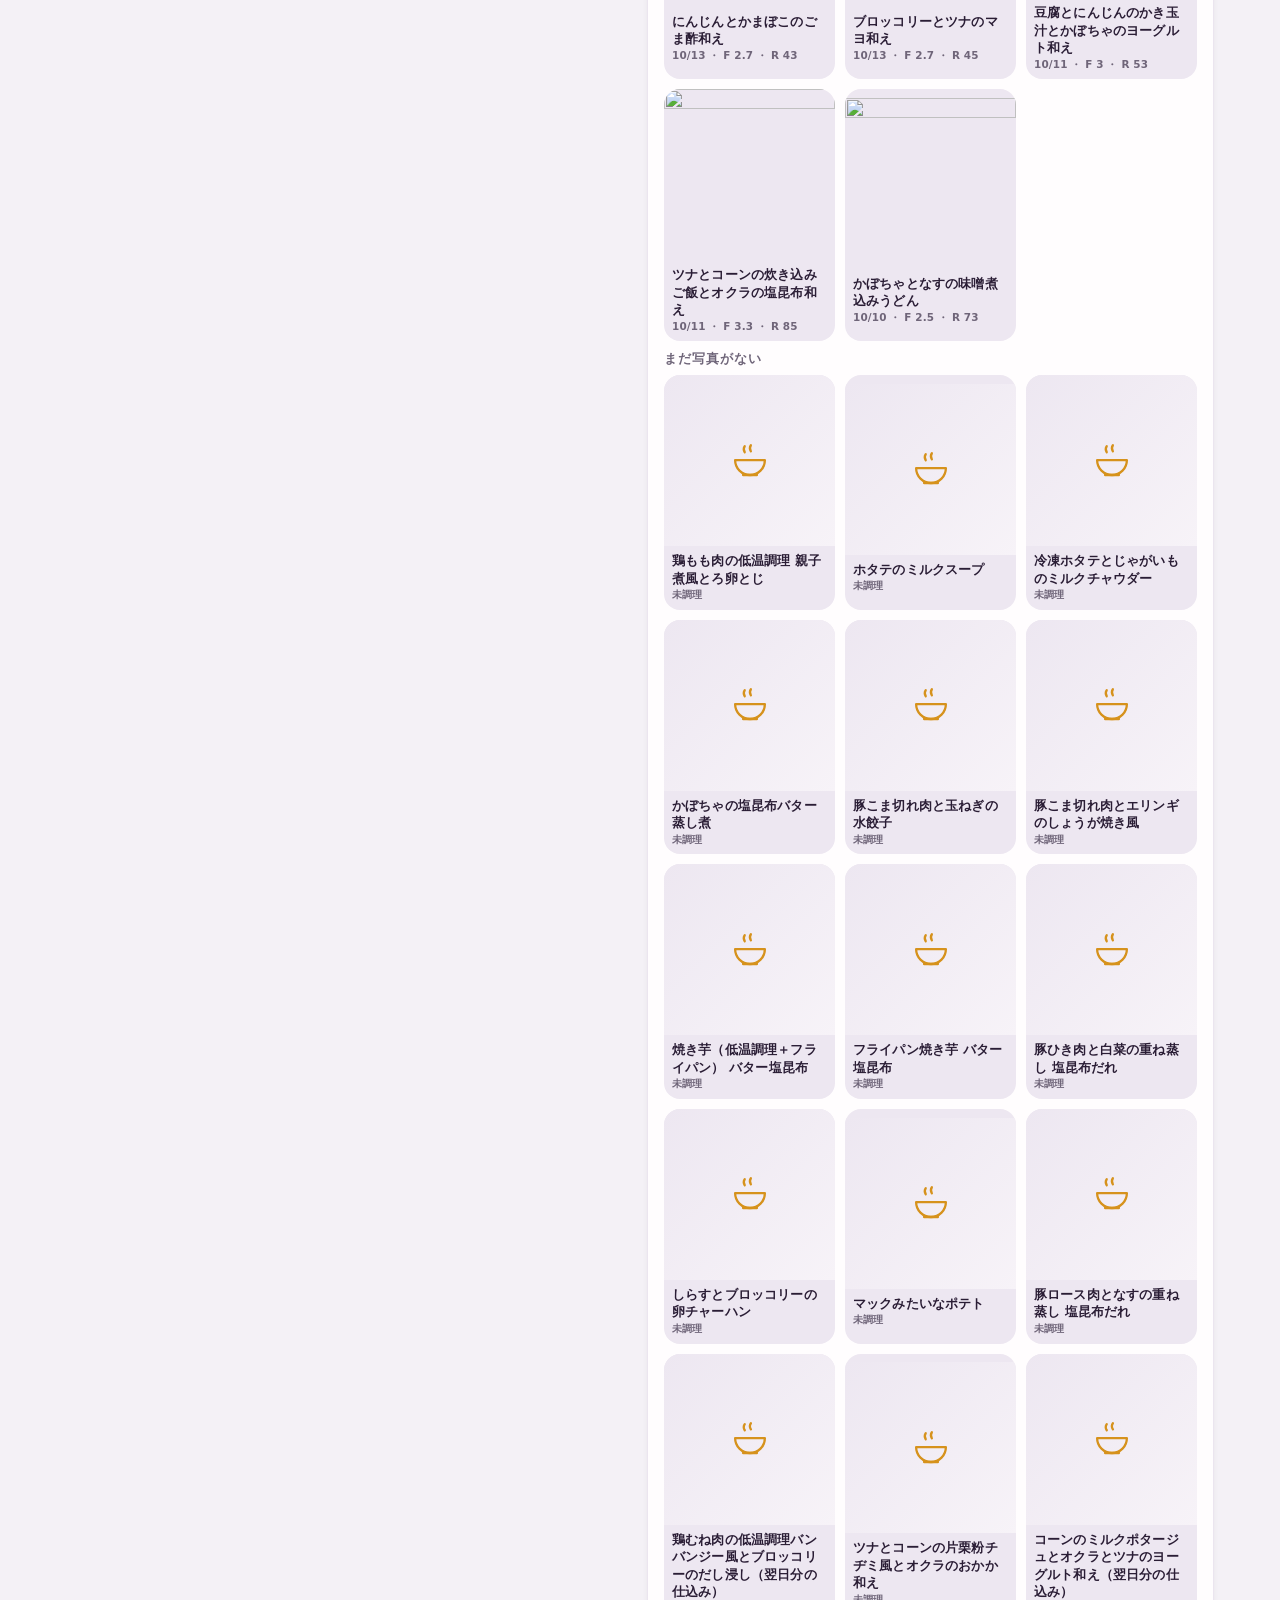
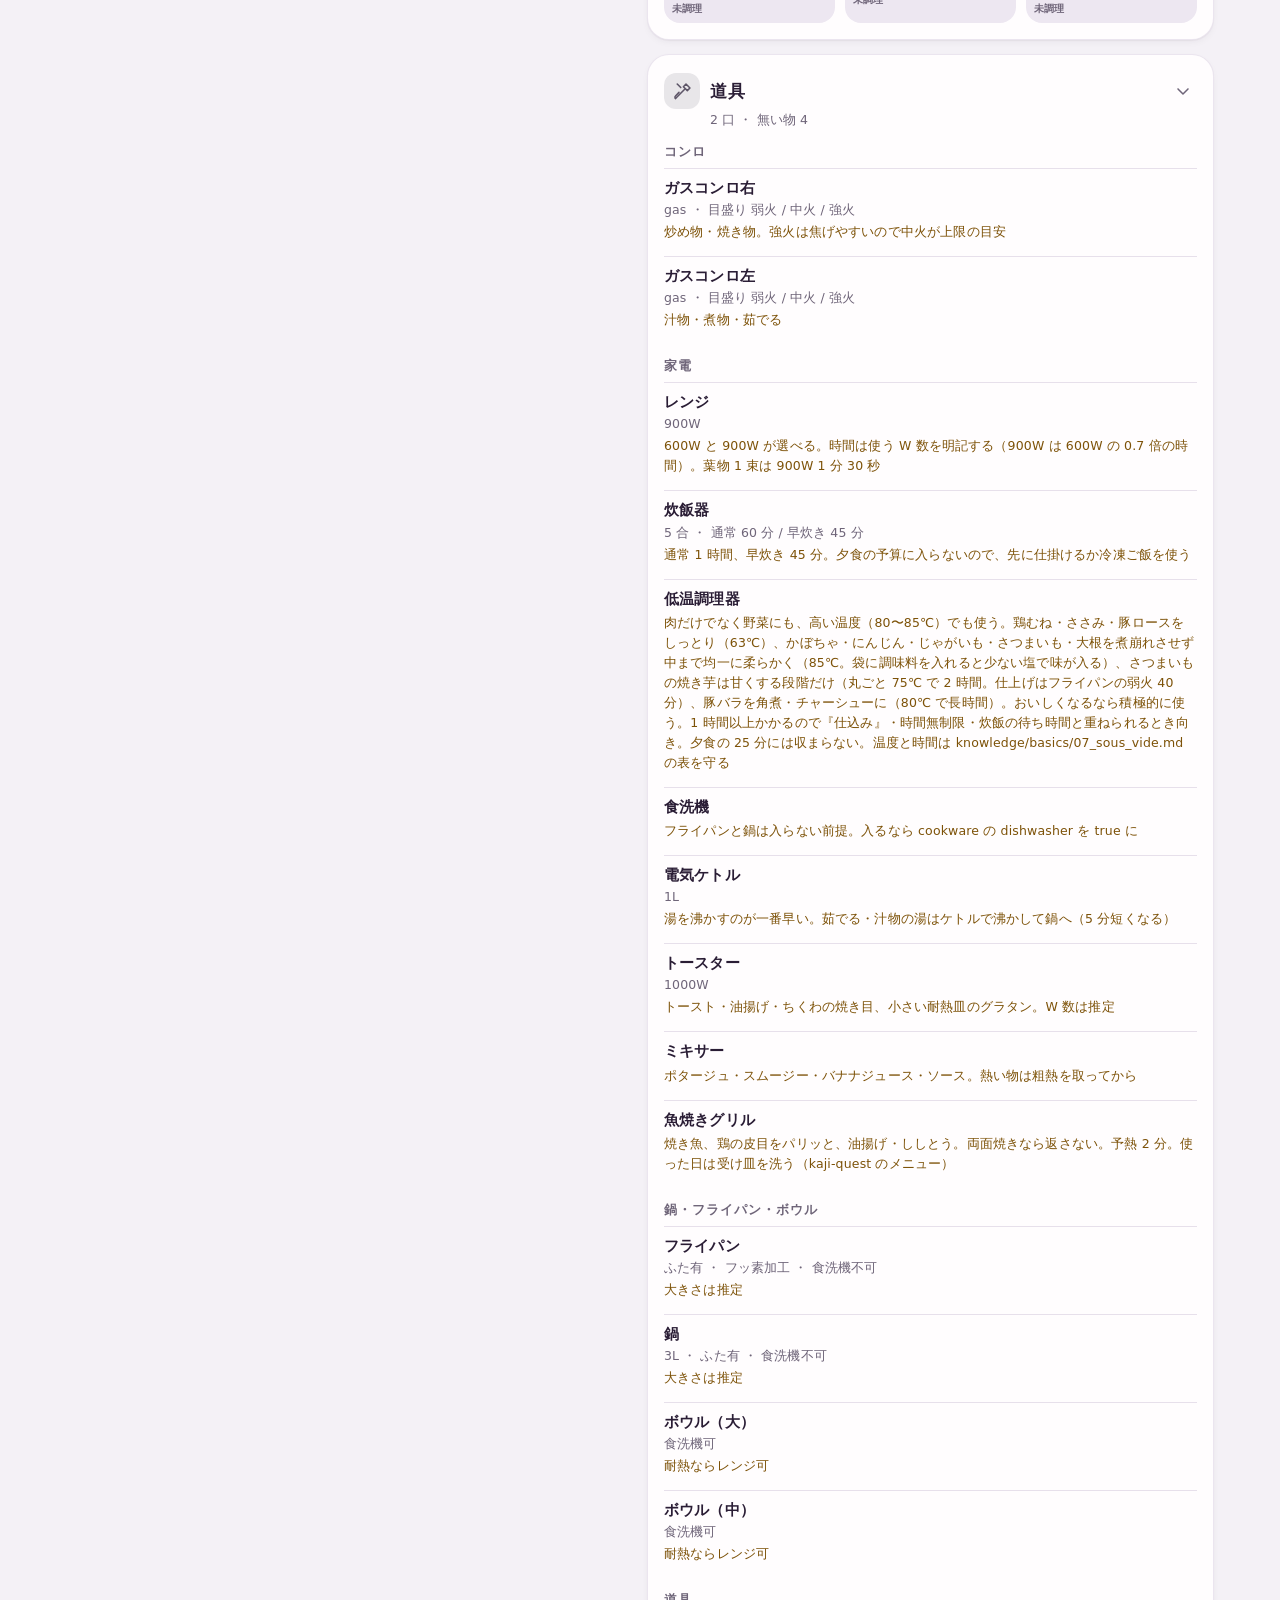
==== commit ccdba066: "deploy 568423ce08ac4dfaad2f8e921e36b1d8d3095650" ====
--- a/index.html
+++ b/index.html
@@ -15,7 +15,7 @@
 <link rel="manifest" href="manifest.webmanifest">
 <link rel="icon" href="icon.svg" type="image/svg+xml">
 <link rel="apple-touch-icon" href="icon-180.png">
-<link rel="stylesheet" href="style.css?v=d4109d813fe5">
+<link rel="stylesheet" href="style.css?v=568423ce08ac">
 </head>
 <body>
 <svg class="sprite" xmlns="http://www.w3.org/2000/svg" aria-hidden="true" focusable="false">
@@ -181,6 +181,6 @@
 </dialog>
 
 <div id="toast" class="toast" role="status" aria-live="polite" hidden></div>
-<script type="module" src="app.js?v=d4109d813fe5"></script>
+<script type="module" src="app.js?v=568423ce08ac"></script>
 </body>
 </html>
--- a/style.css
+++ b/style.css
@@ -347,6 +347,12 @@
 .ck-at b { font-size: 15px; color: var(--text); }
 .ck-at .sub { overflow: hidden; text-overflow: ellipsis; white-space: nowrap; min-width: 0; }
 .ck-note { margin: 0 0 8px; font-size: 12.5px; }
+.ck-scale-row { display: flex; flex-wrap: wrap; align-items: center; gap: 6px 8px; margin: 4px 0 10px; }
+.ck-scale-row .chip { min-height: 38px; padding: 0 12px; }
+.ck-scale { display: inline-flex; align-items: center; gap: 4px; }
+.ck-scale .tiny-btn { min-width: 40px; min-height: 36px; }
+.ck-scale b { min-width: 44px; text-align: center; font-size: 15px; }
+.ck-set-row { flex-wrap: wrap; }
 .ck-step .hd { display: flex; align-items: flex-start; gap: 10px; }
 .ck-step .hd .t { flex: 1; font-size: 19px; font-weight: 800; line-height: 1.4; }
 .ck-step .hd .t small { display: block; font-size: 13px; color: var(--muted); font-weight: 600; }
@@ -395,6 +401,8 @@
 .photo-btn { position: relative; overflow: hidden; }
 .photo-btn input { position: absolute; inset: 0; opacity: 0; cursor: pointer; width: 100%; height: 100%; }
 .rec-preview { display: block; width: 100%; max-height: 240px; object-fit: cover; border-radius: 16px; margin-top: 8px; }
+.rec-photo-have .note { margin: 0 0 4px; display: flex; align-items: center; gap: 6px; }
+.rec-photo-have summary { cursor: pointer; color: var(--muted); font-size: 13.5px; padding: 6px 0; }
 .late-photo { display: inline-flex; flex-wrap: wrap; align-items: center; gap: 2px; vertical-align: middle; }
 .memo .late-photo { margin-left: 4px; }
 .memo .late-photo .ghost.tiny { min-height: 34px; padding: 0 8px; color: var(--accent-ink); }
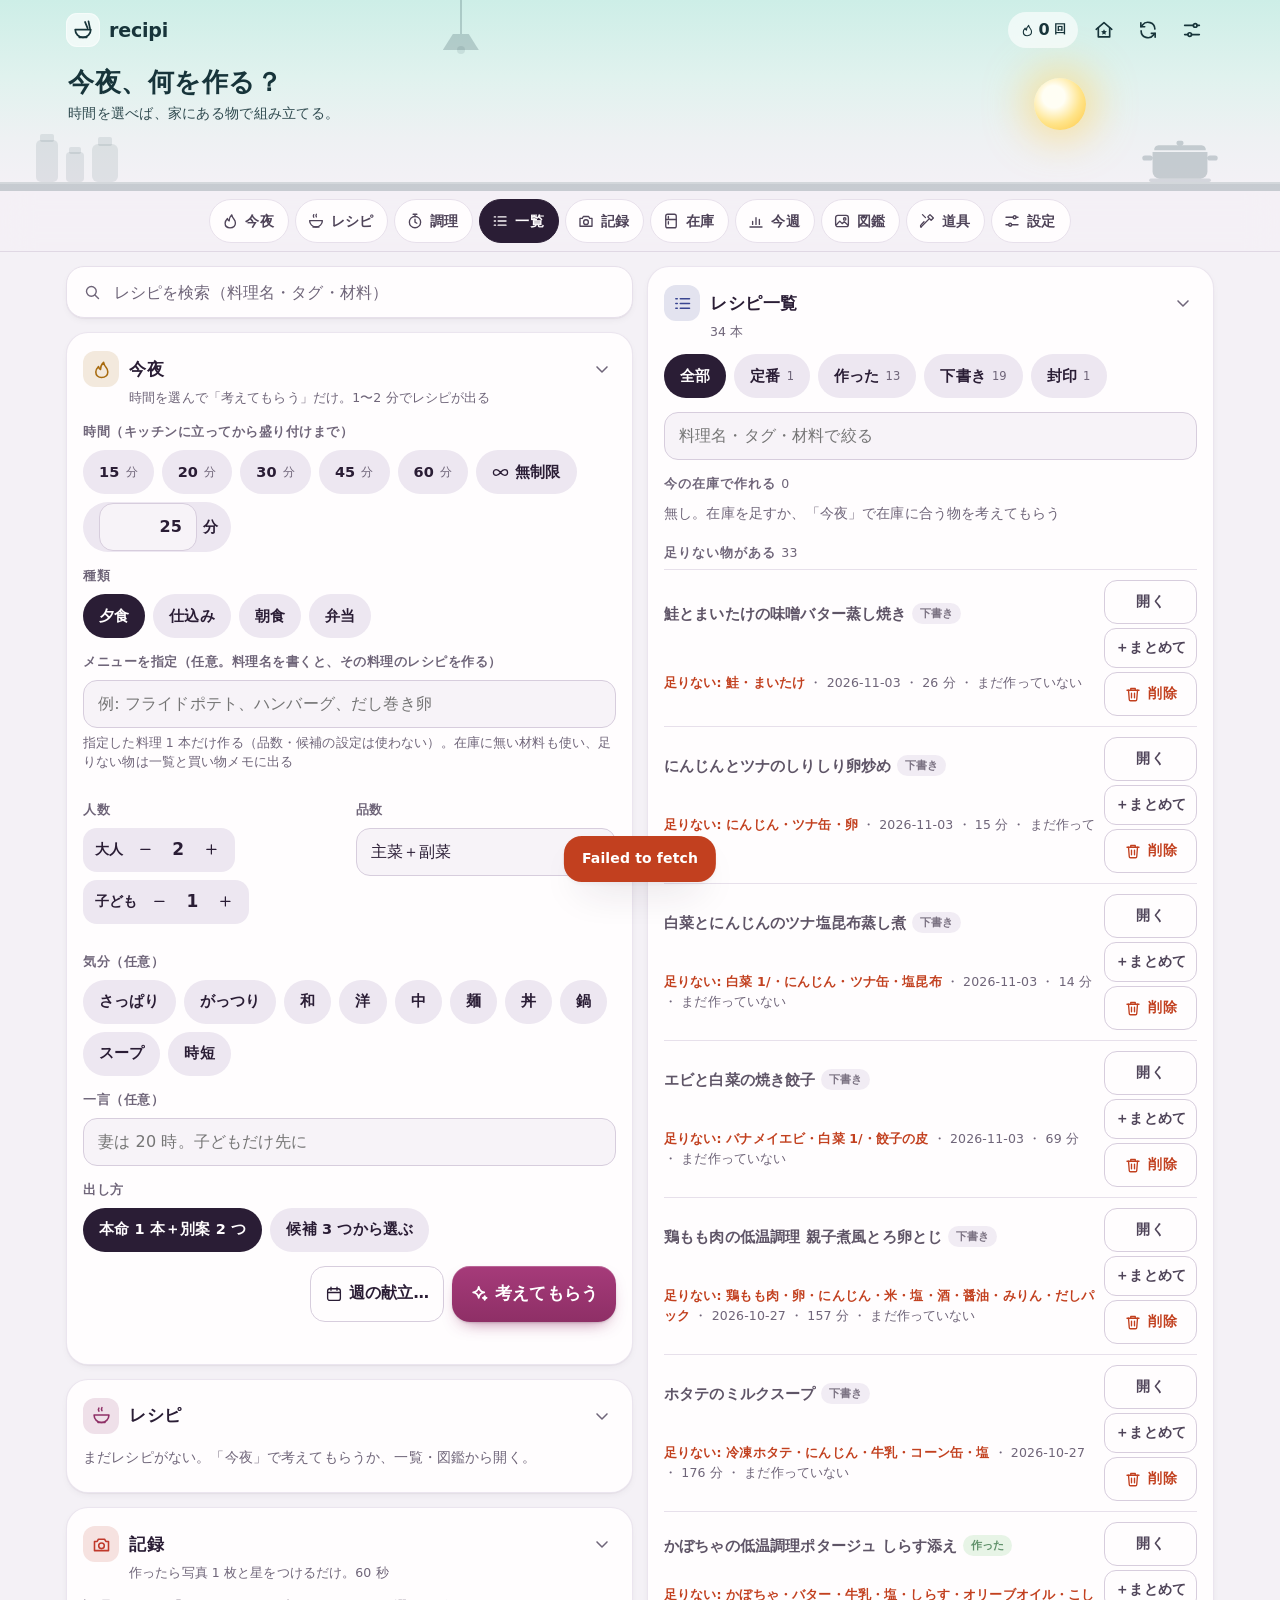
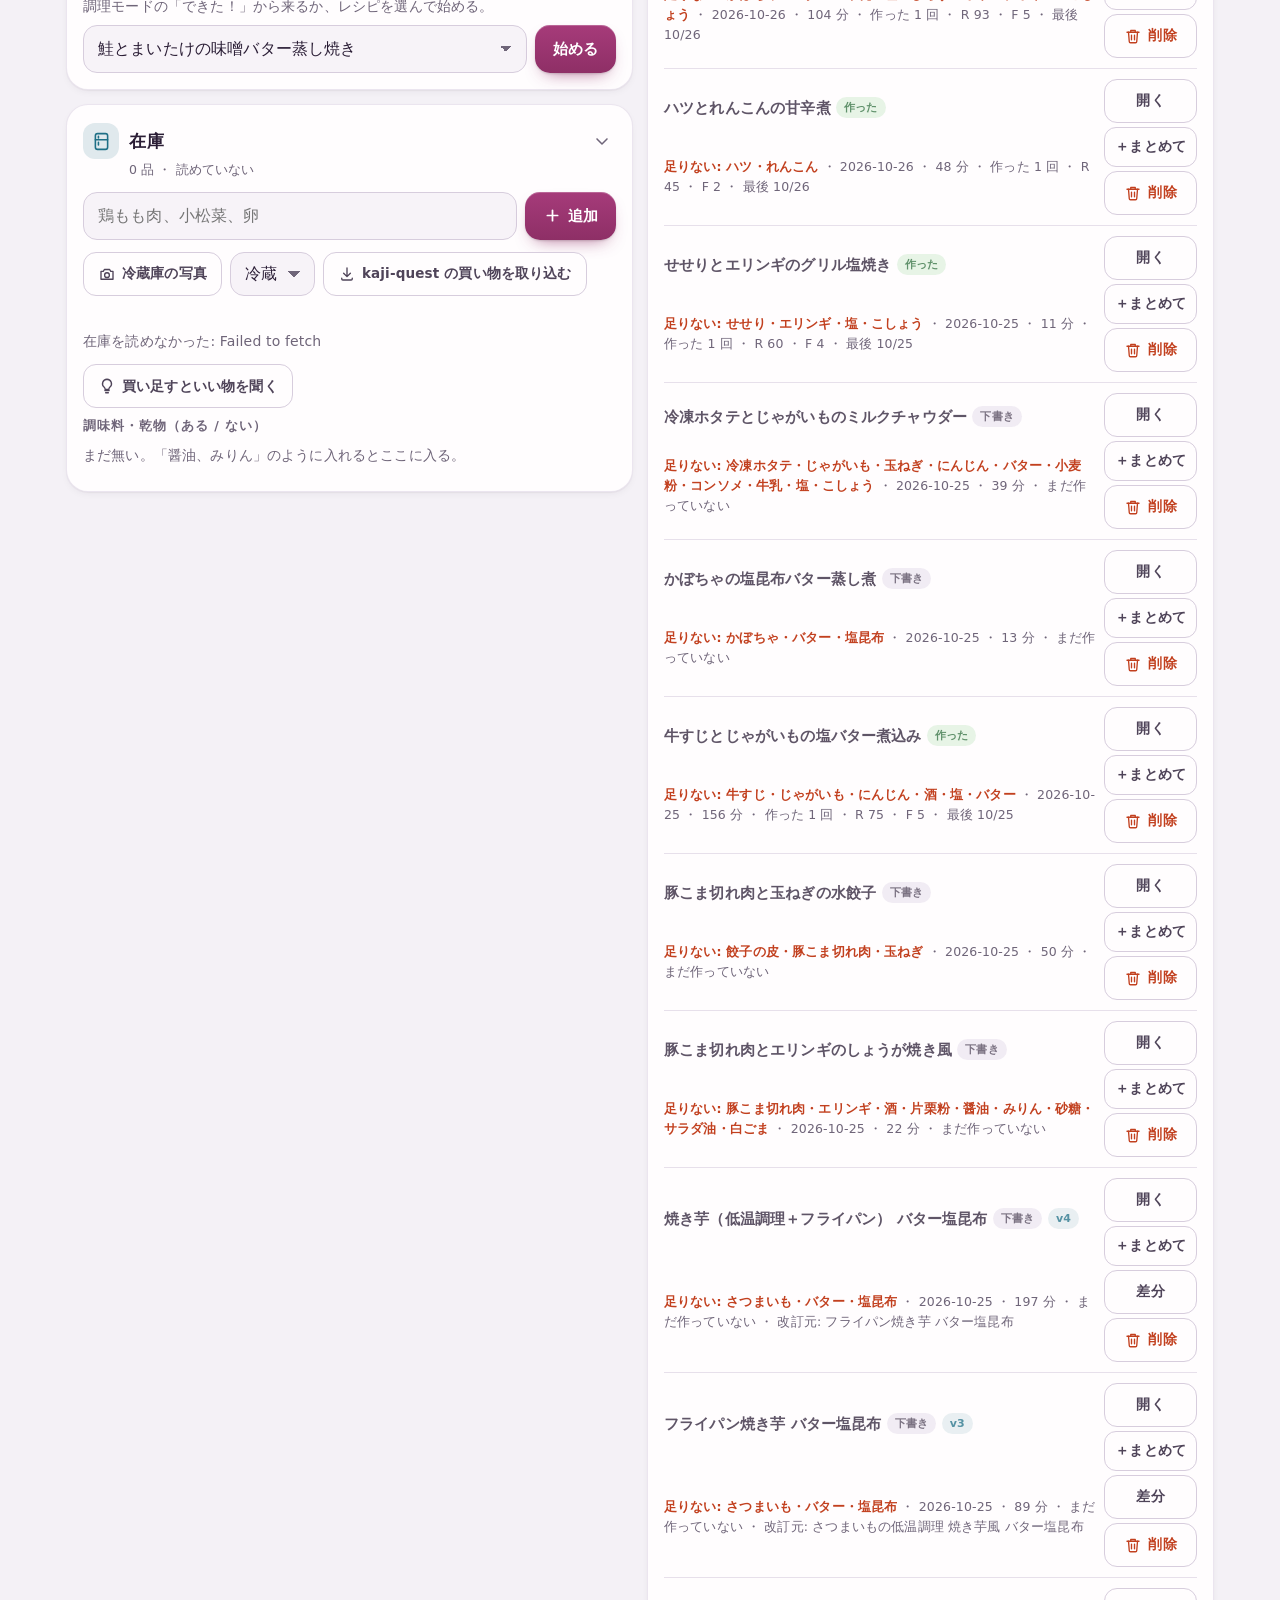
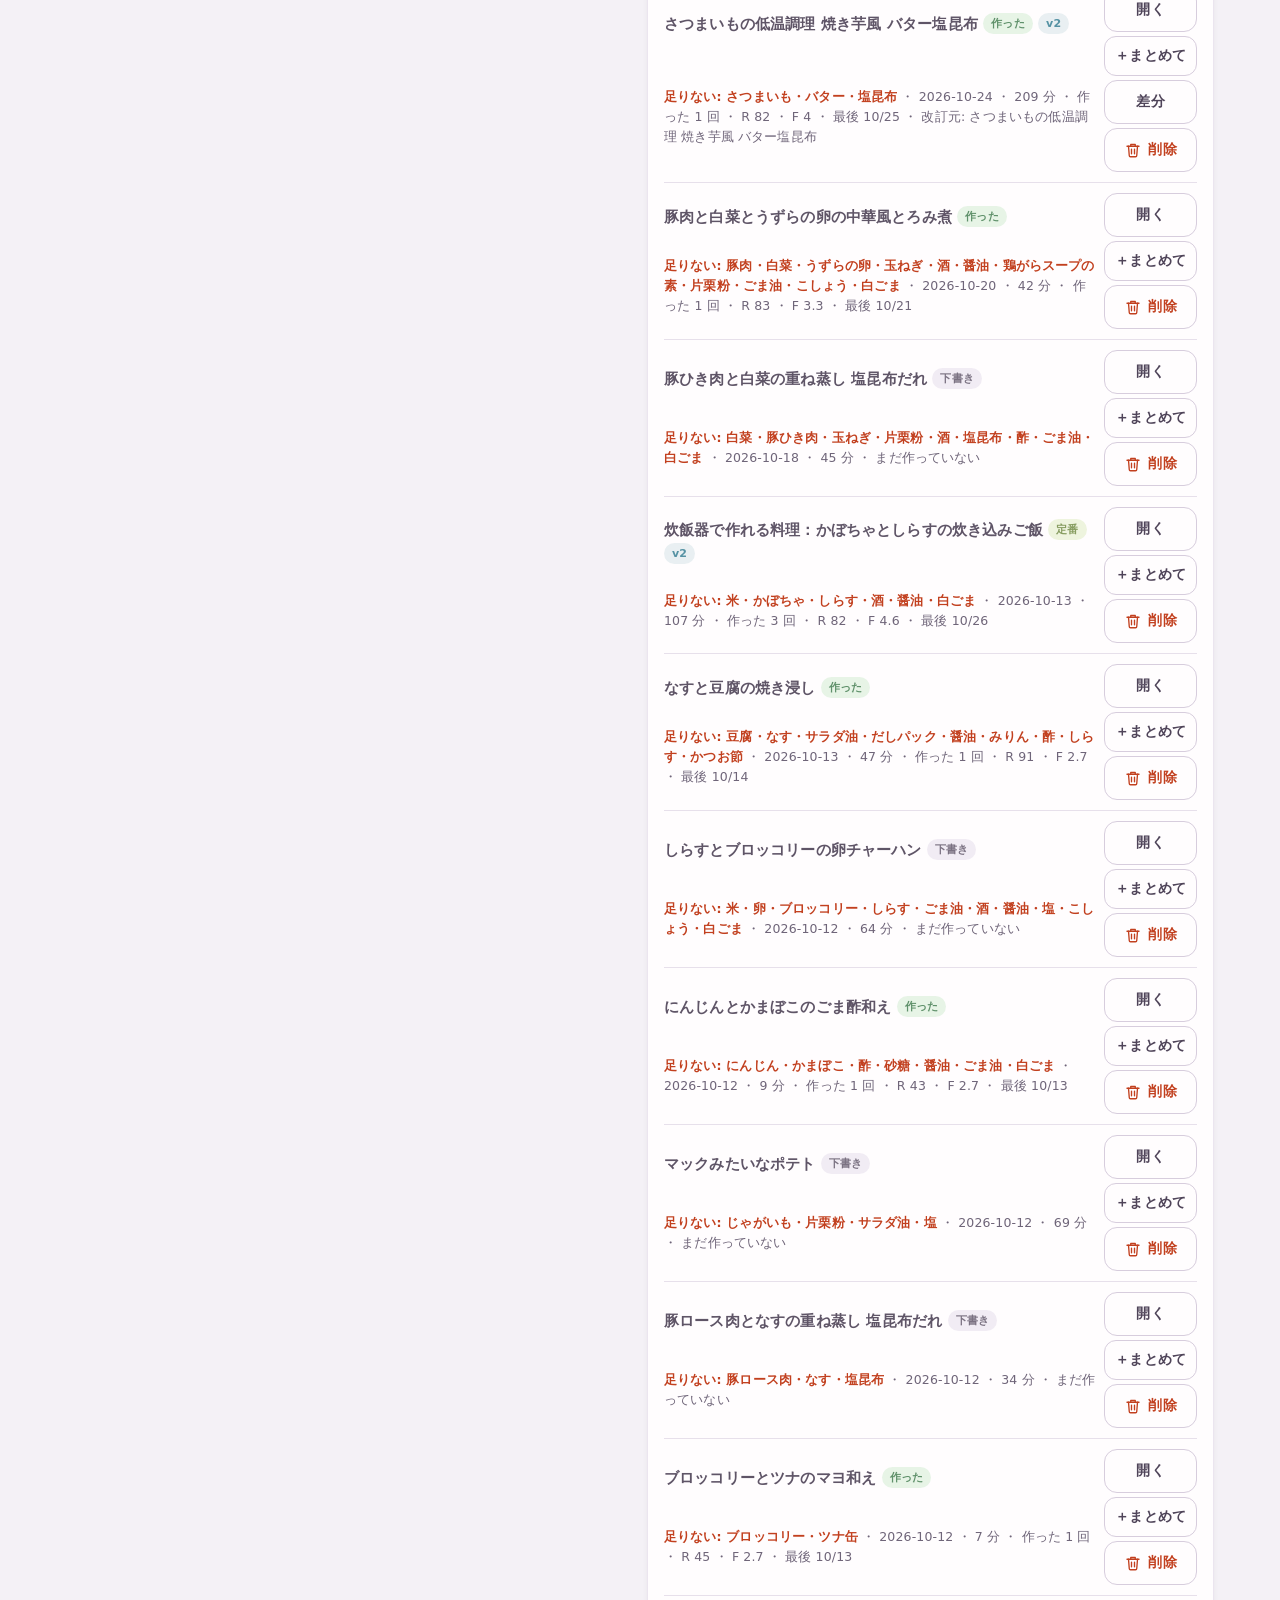
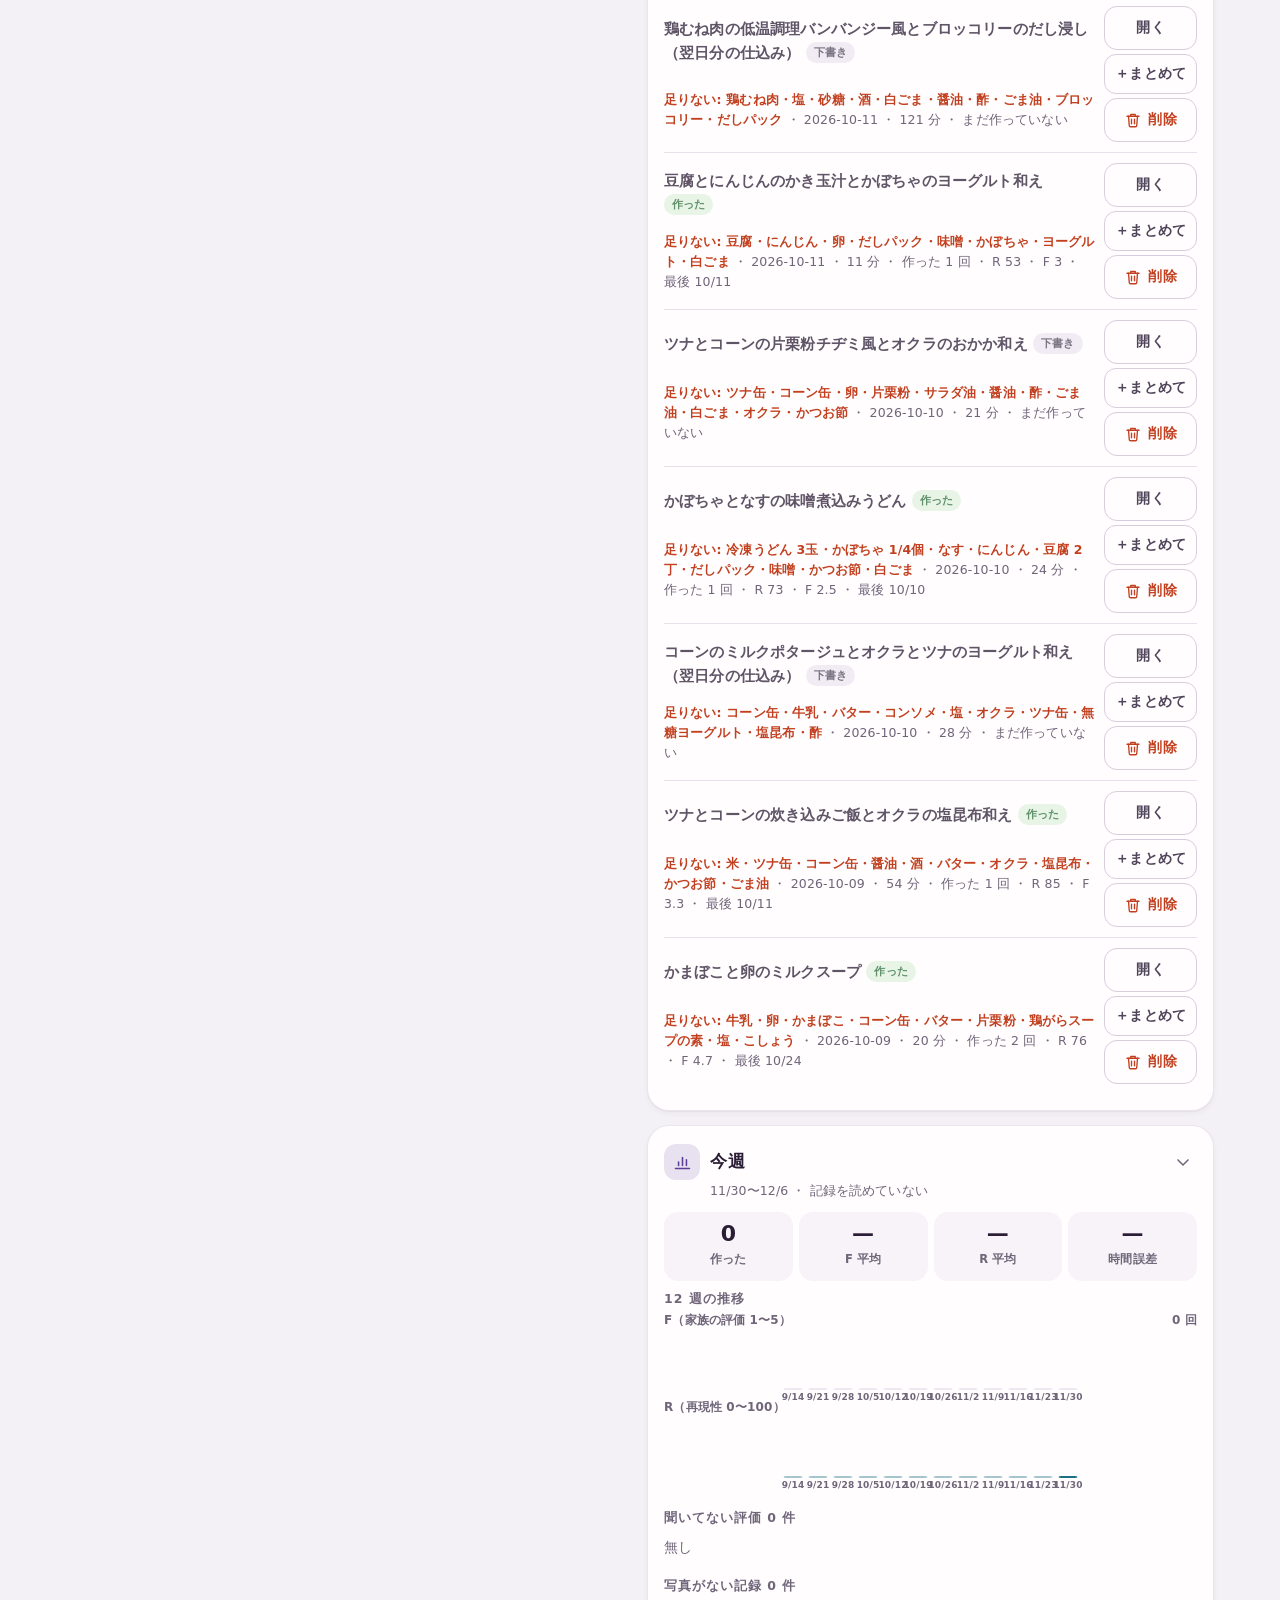
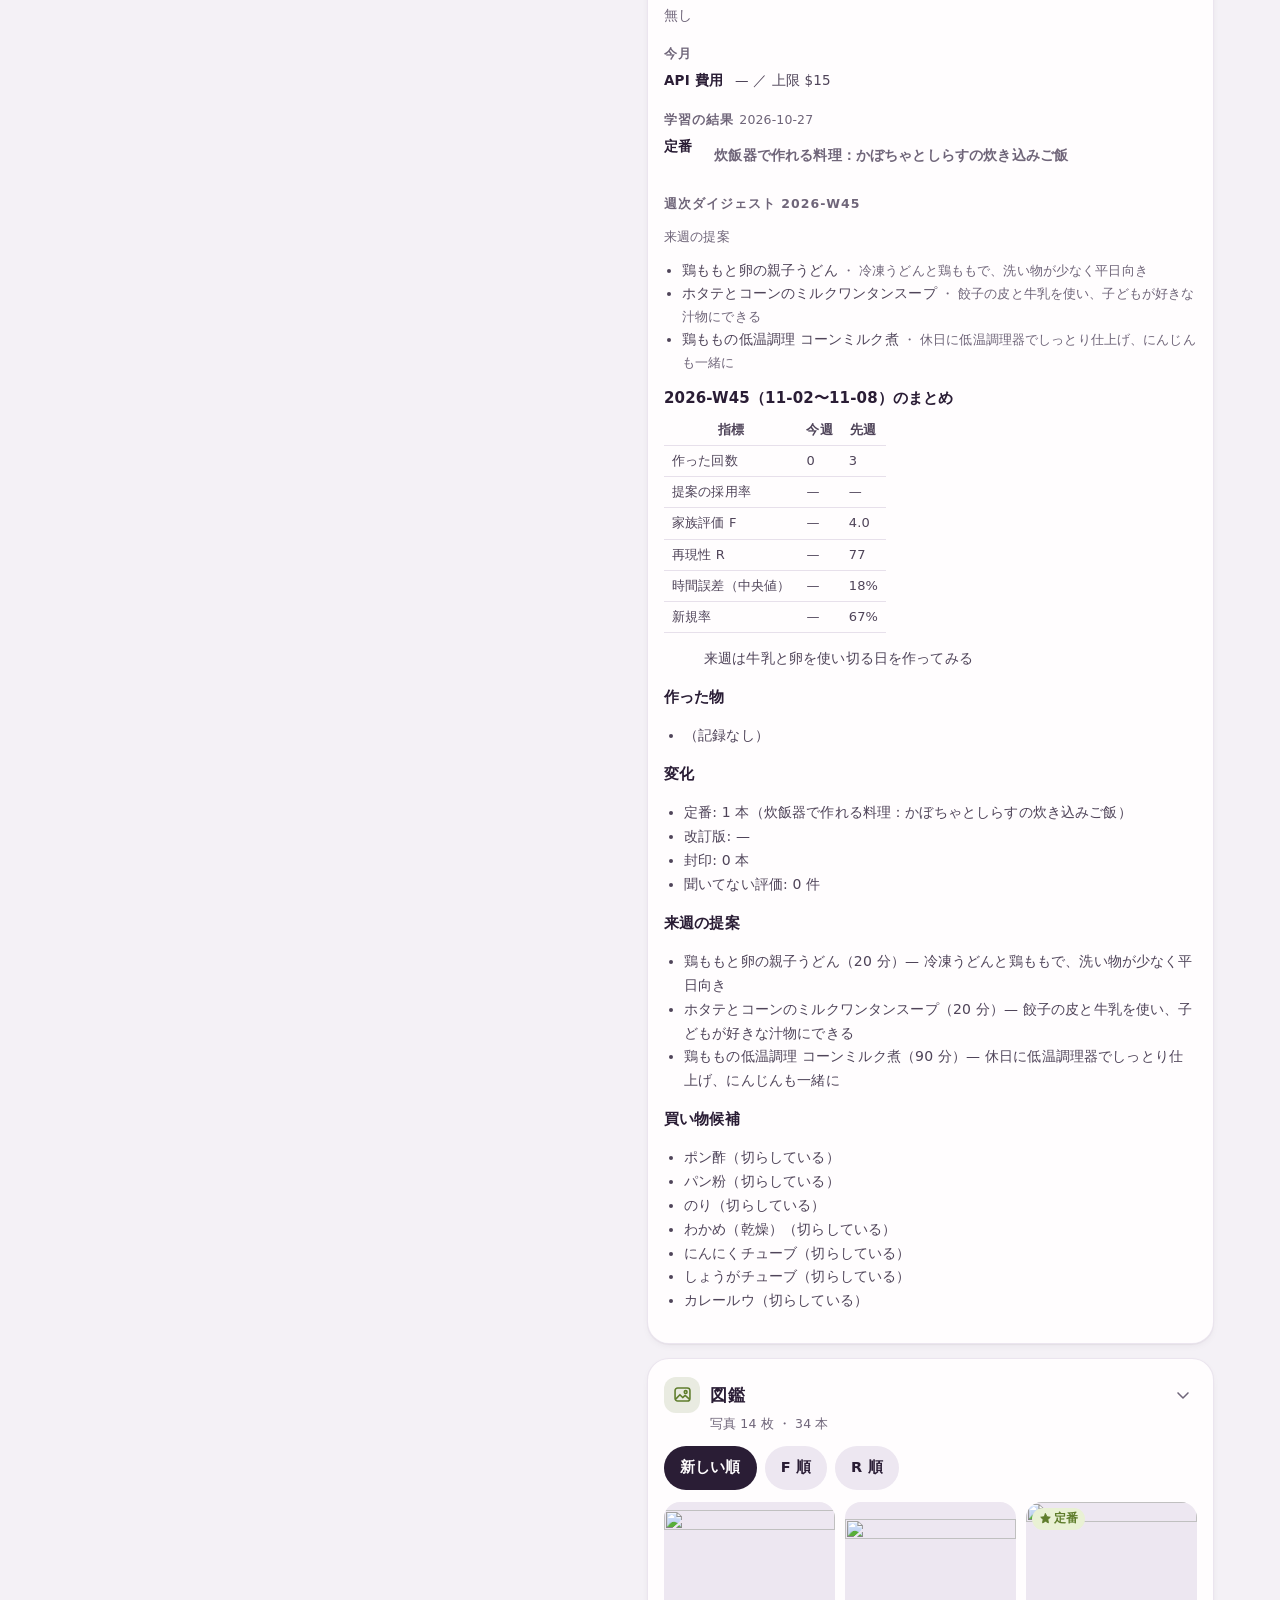
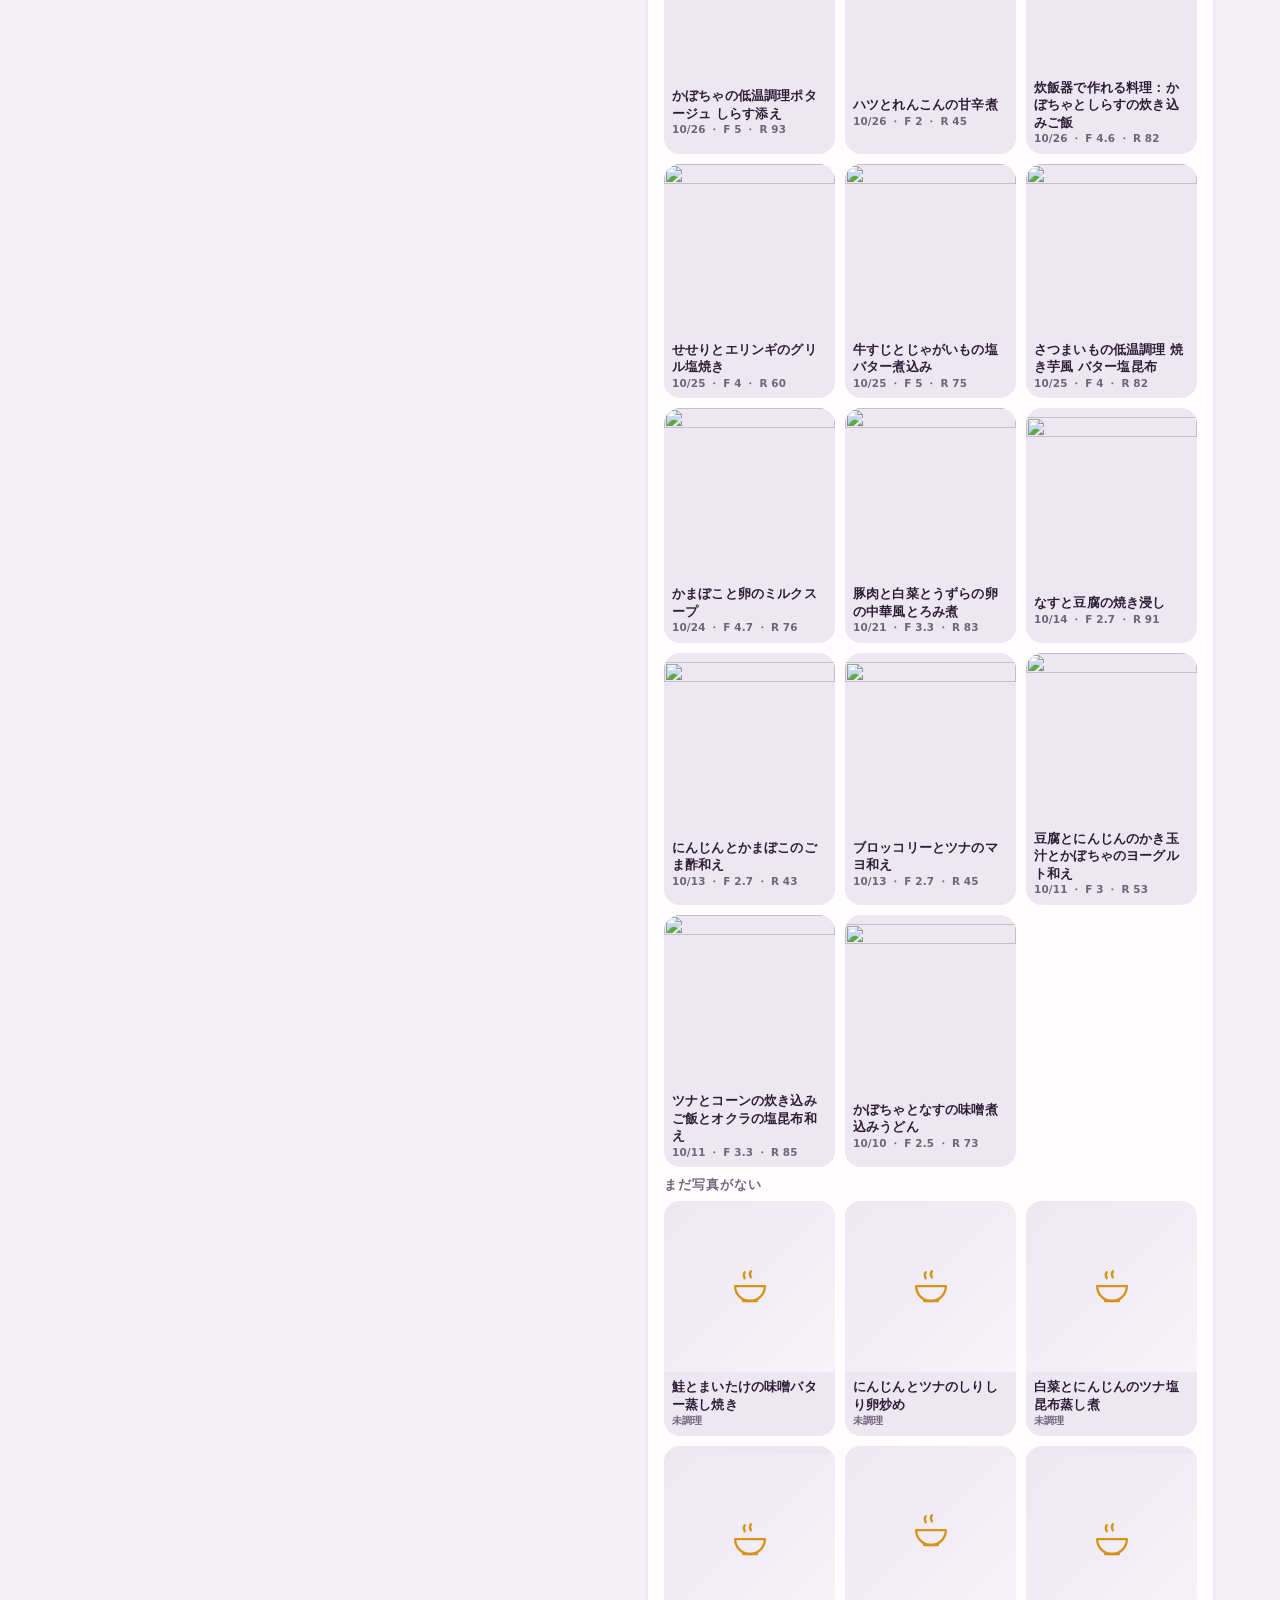
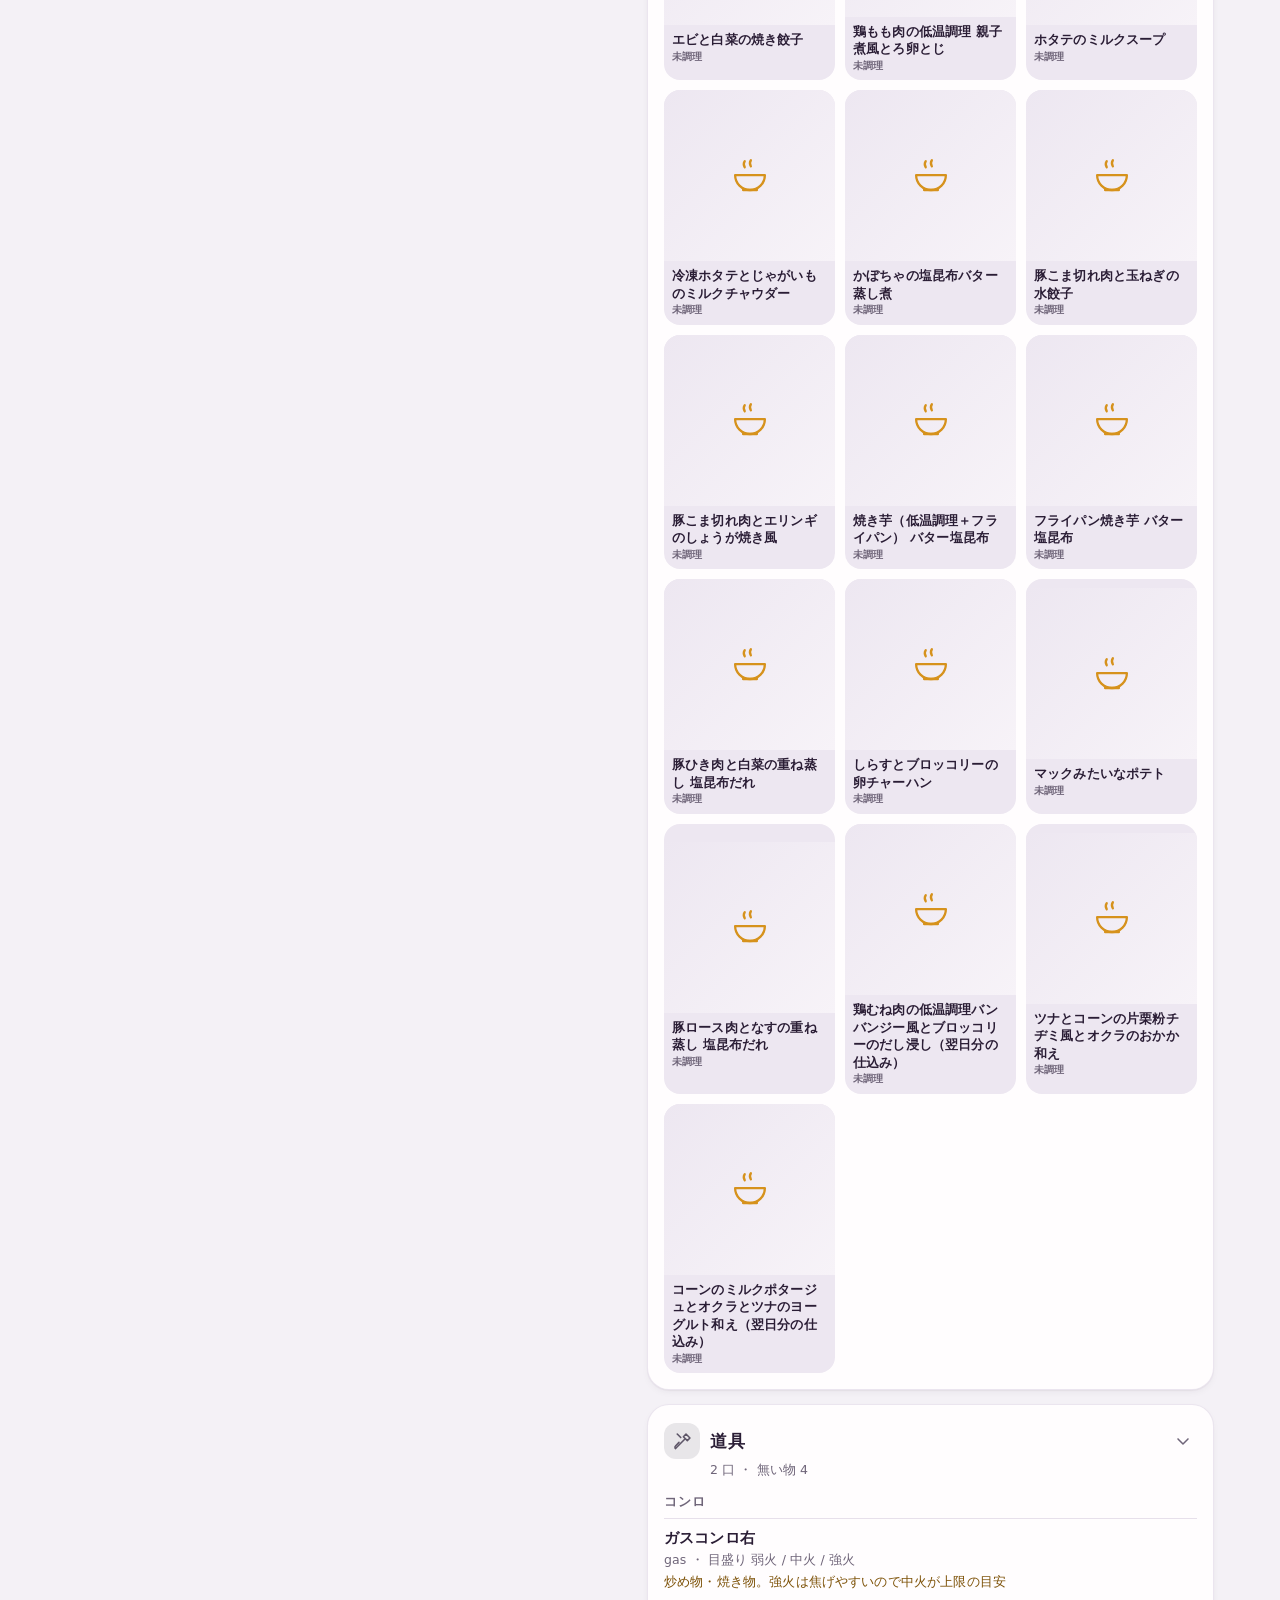
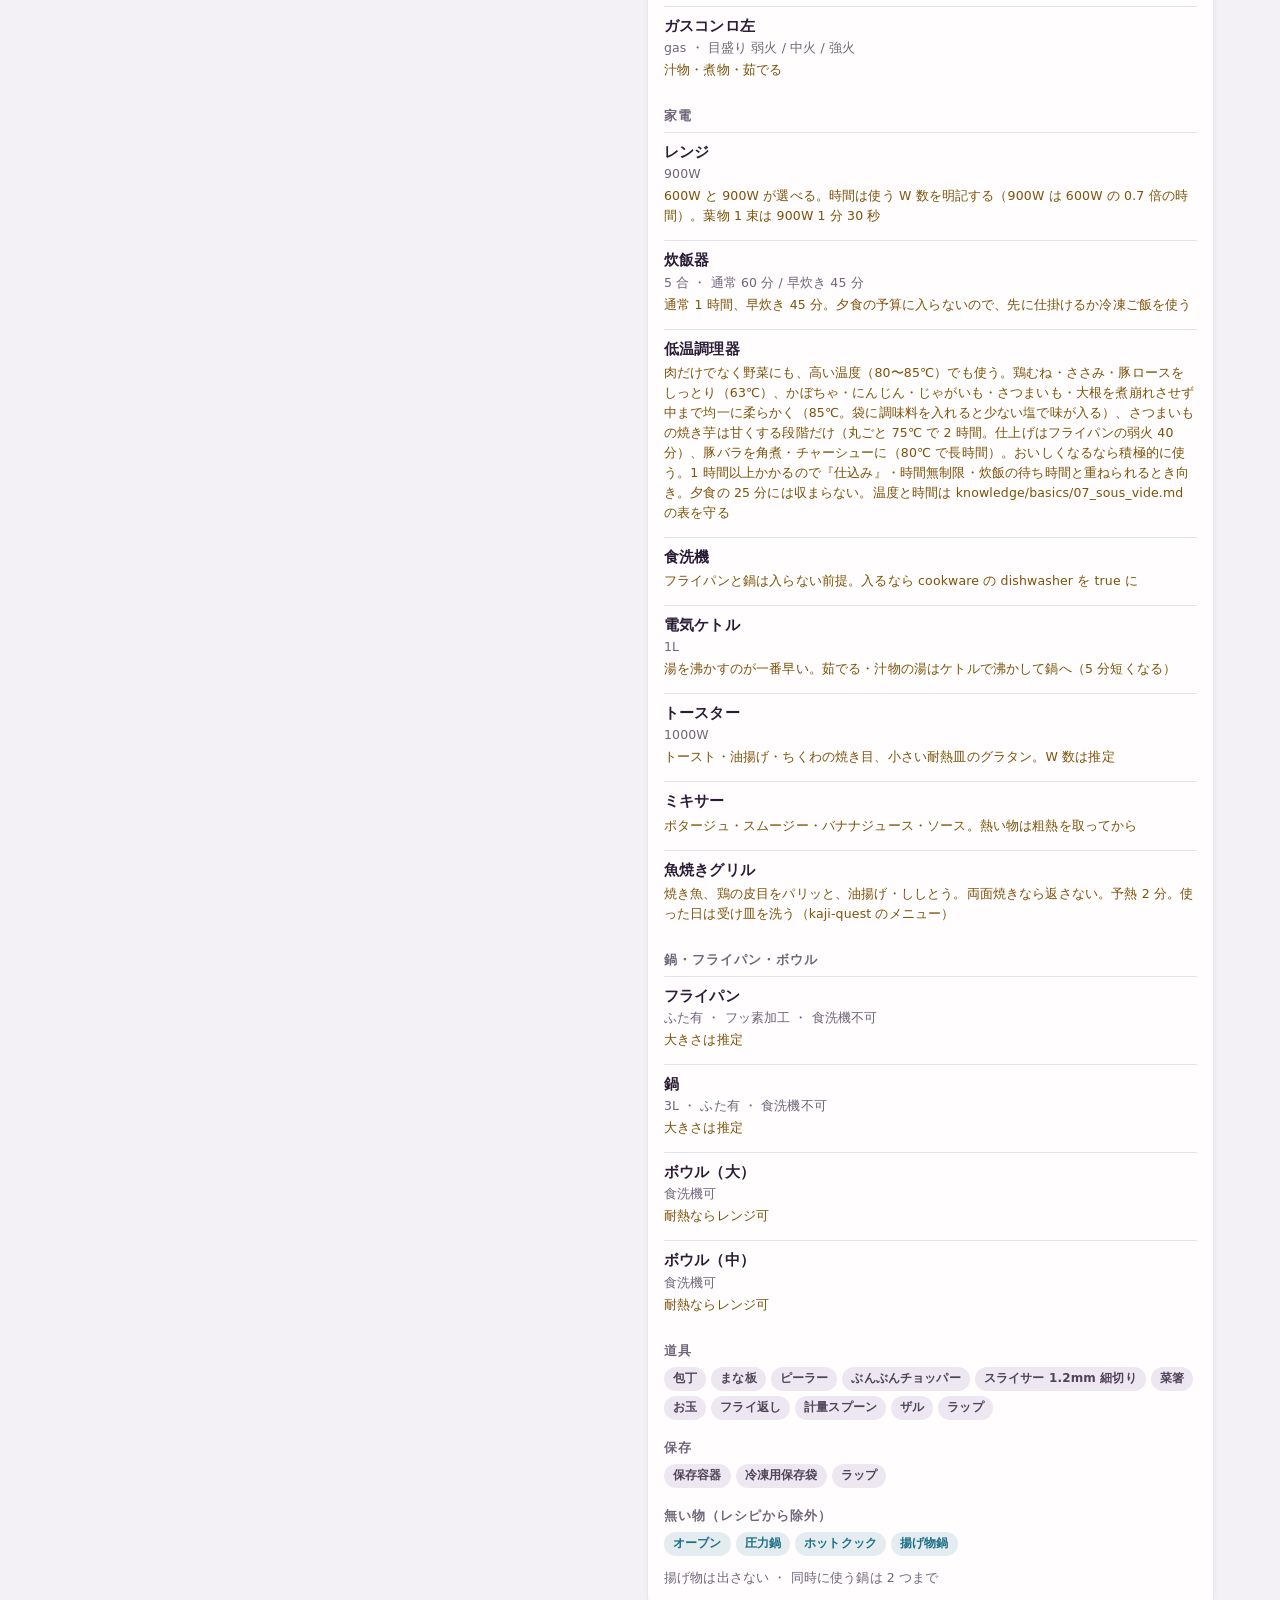
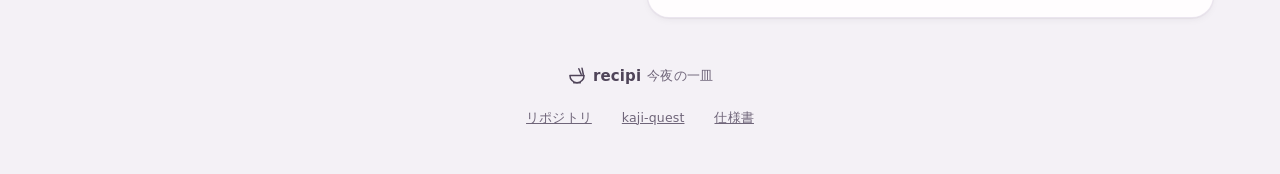
==== commit e62a1b7f: "deploy 5786771d47c0b0436192bafdba668ae0aa03e01d" ====
--- a/index.html
+++ b/index.html
@@ -15,7 +15,7 @@
 <link rel="manifest" href="manifest.webmanifest">
 <link rel="icon" href="icon.svg" type="image/svg+xml">
 <link rel="apple-touch-icon" href="icon-180.png">
-<link rel="stylesheet" href="style.css?v=568423ce08ac">
+<link rel="stylesheet" href="style.css?v=5786771d47c0">
 </head>
 <body>
 <svg class="sprite" xmlns="http://www.w3.org/2000/svg" aria-hidden="true" focusable="false">
@@ -181,6 +181,6 @@
 </dialog>
 
 <div id="toast" class="toast" role="status" aria-live="polite" hidden></div>
-<script type="module" src="app.js?v=568423ce08ac"></script>
+<script type="module" src="app.js?v=5786771d47c0"></script>
 </body>
 </html>
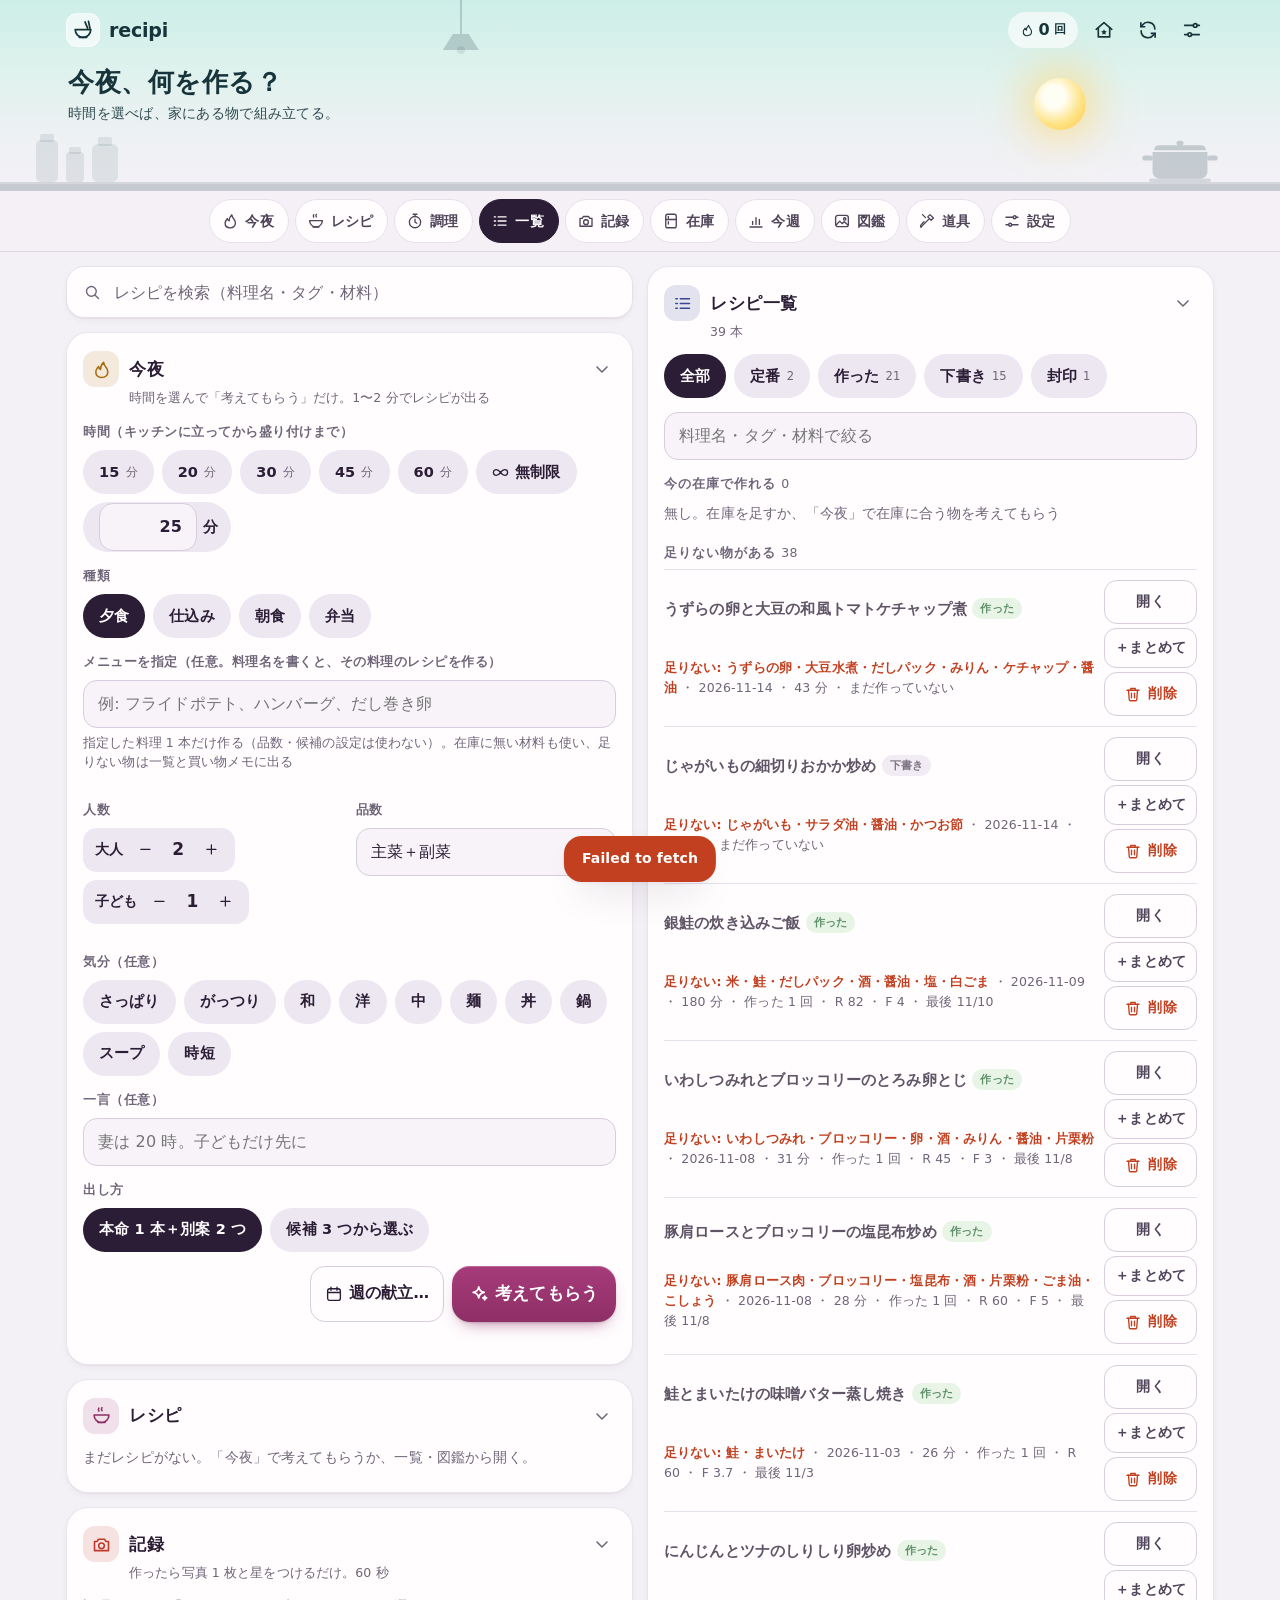
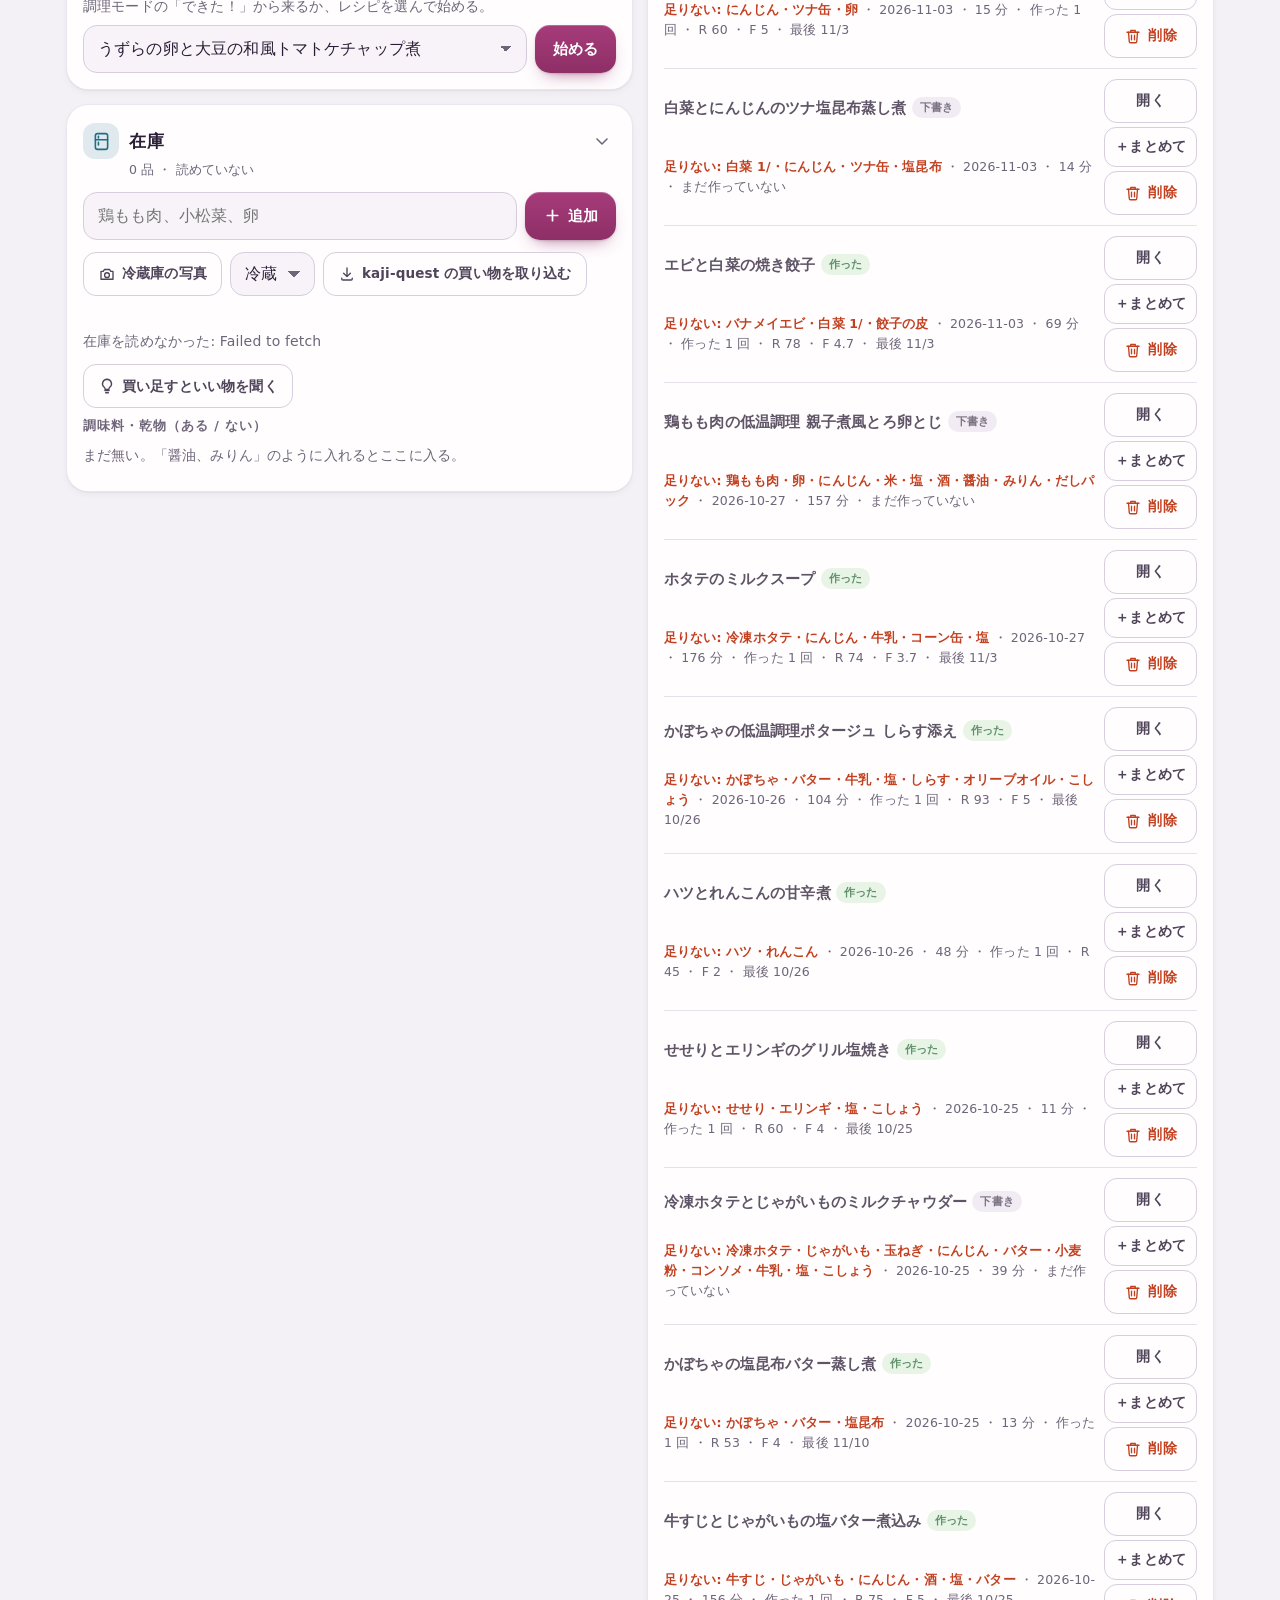
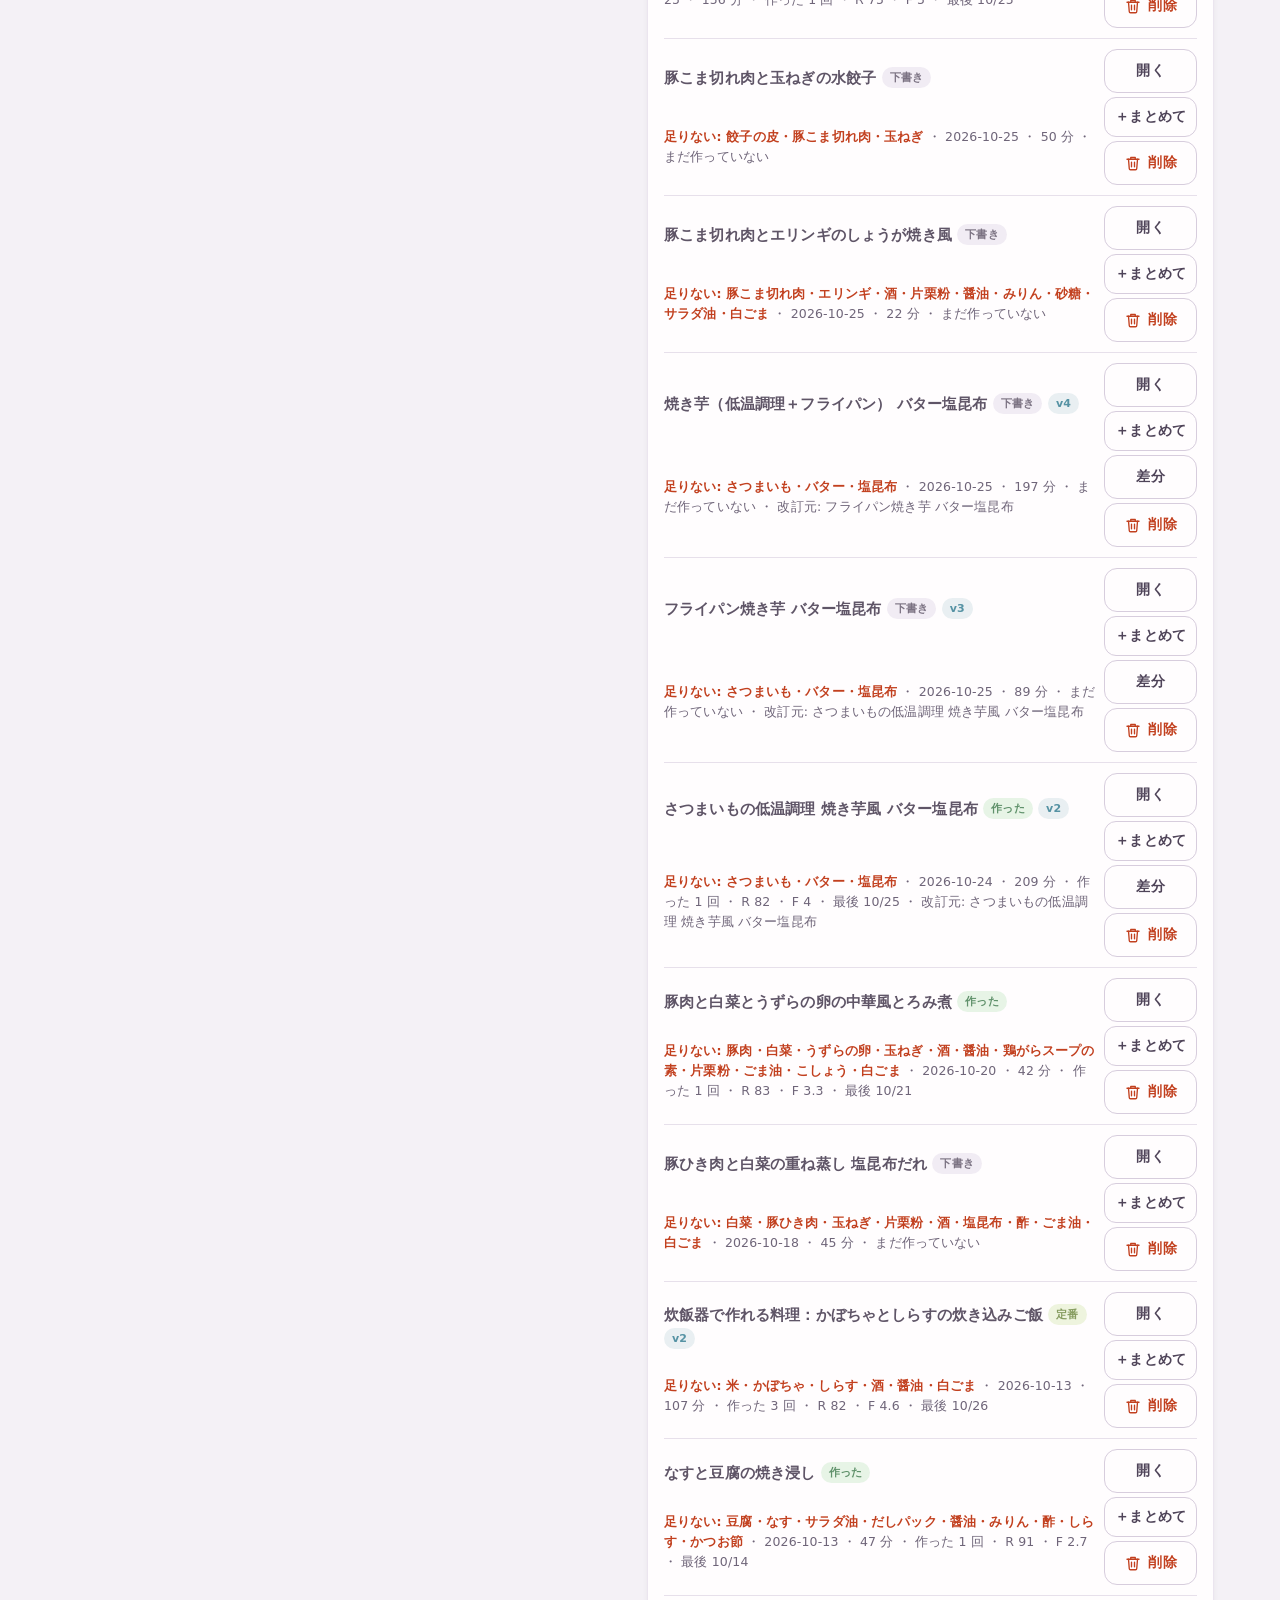
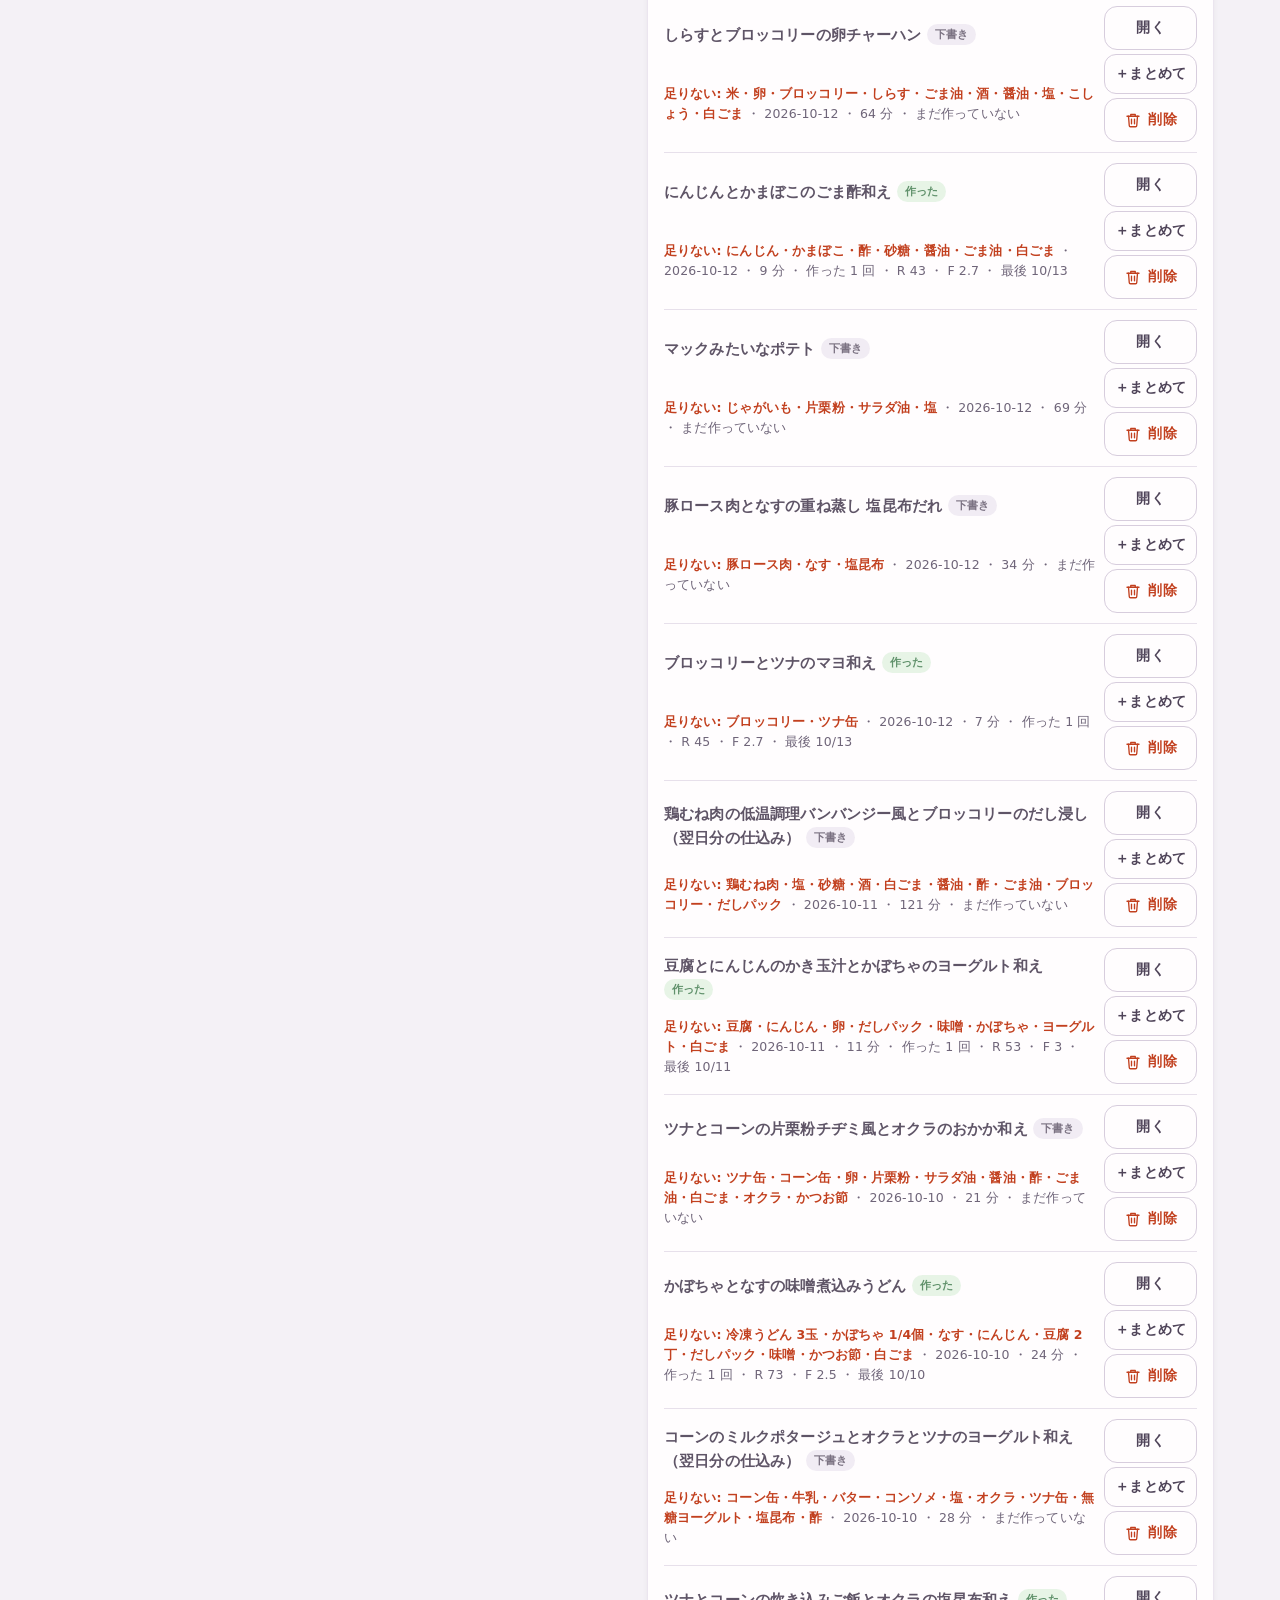
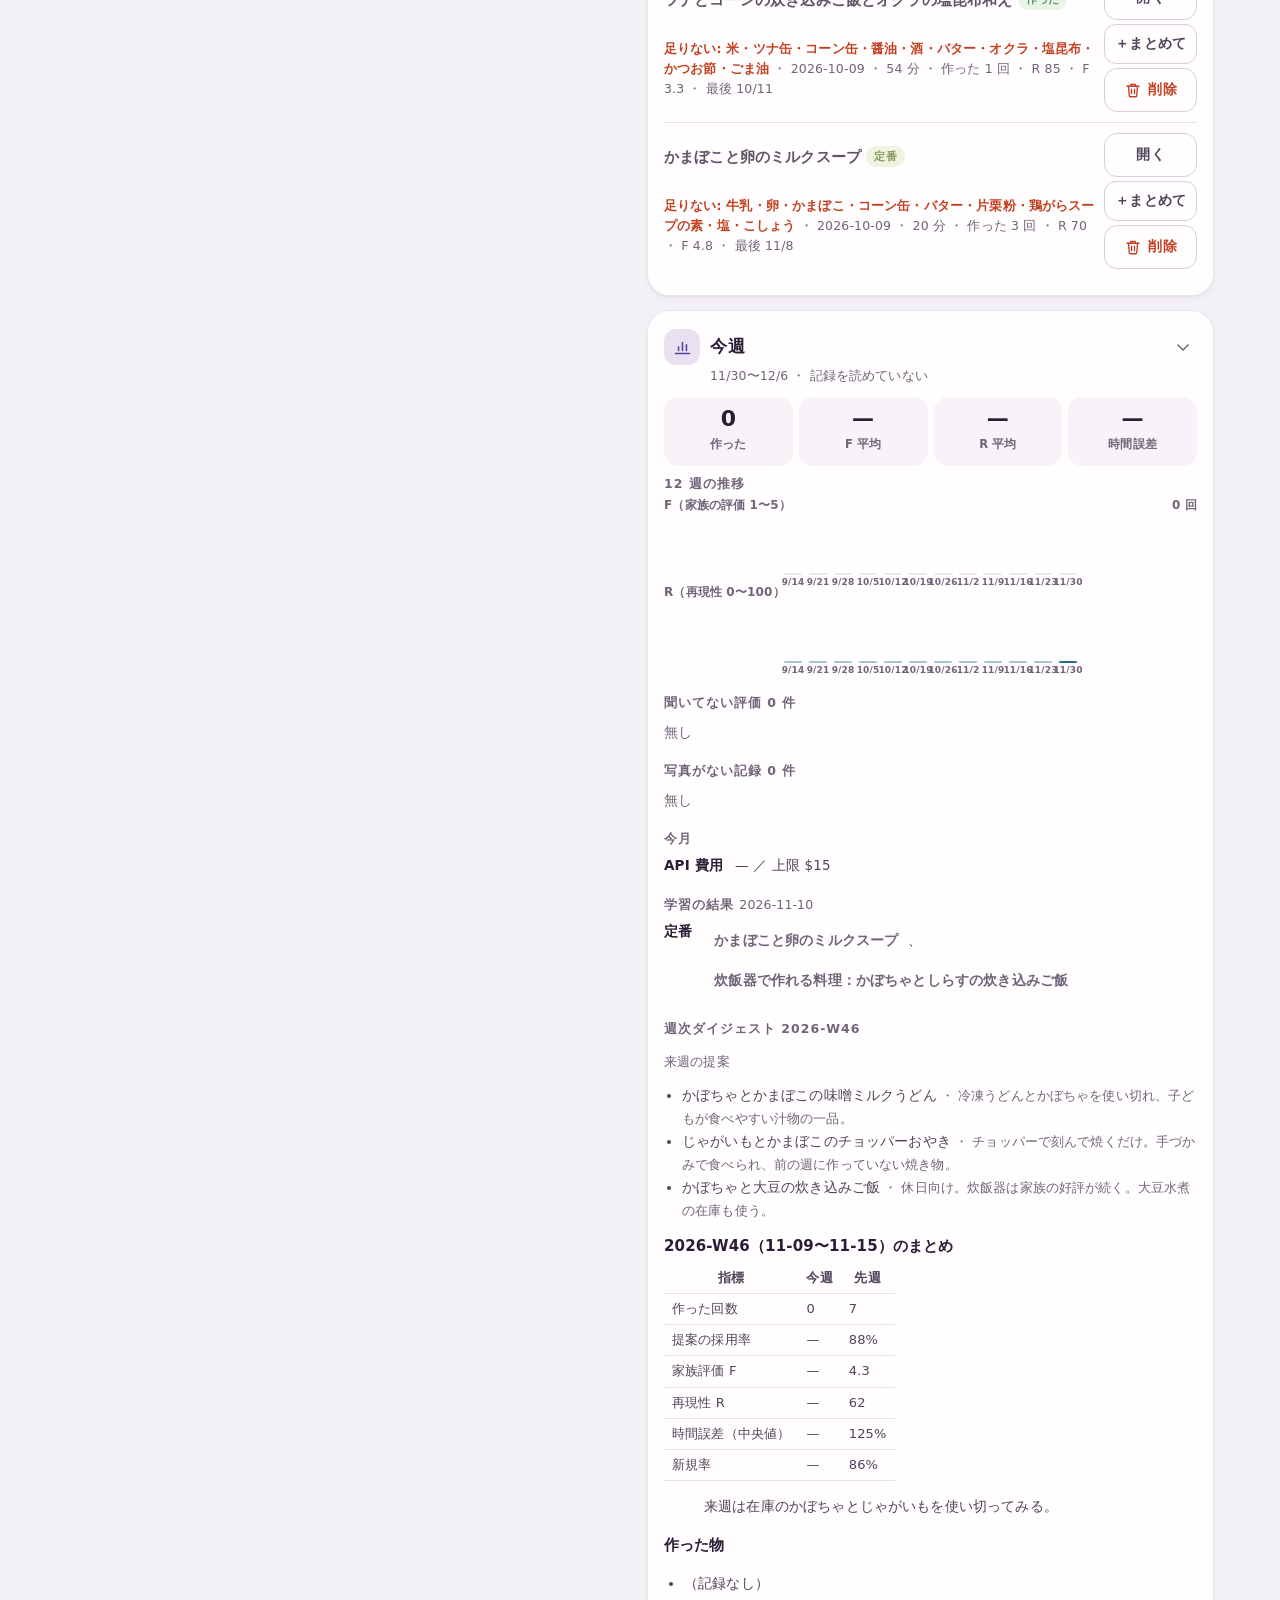
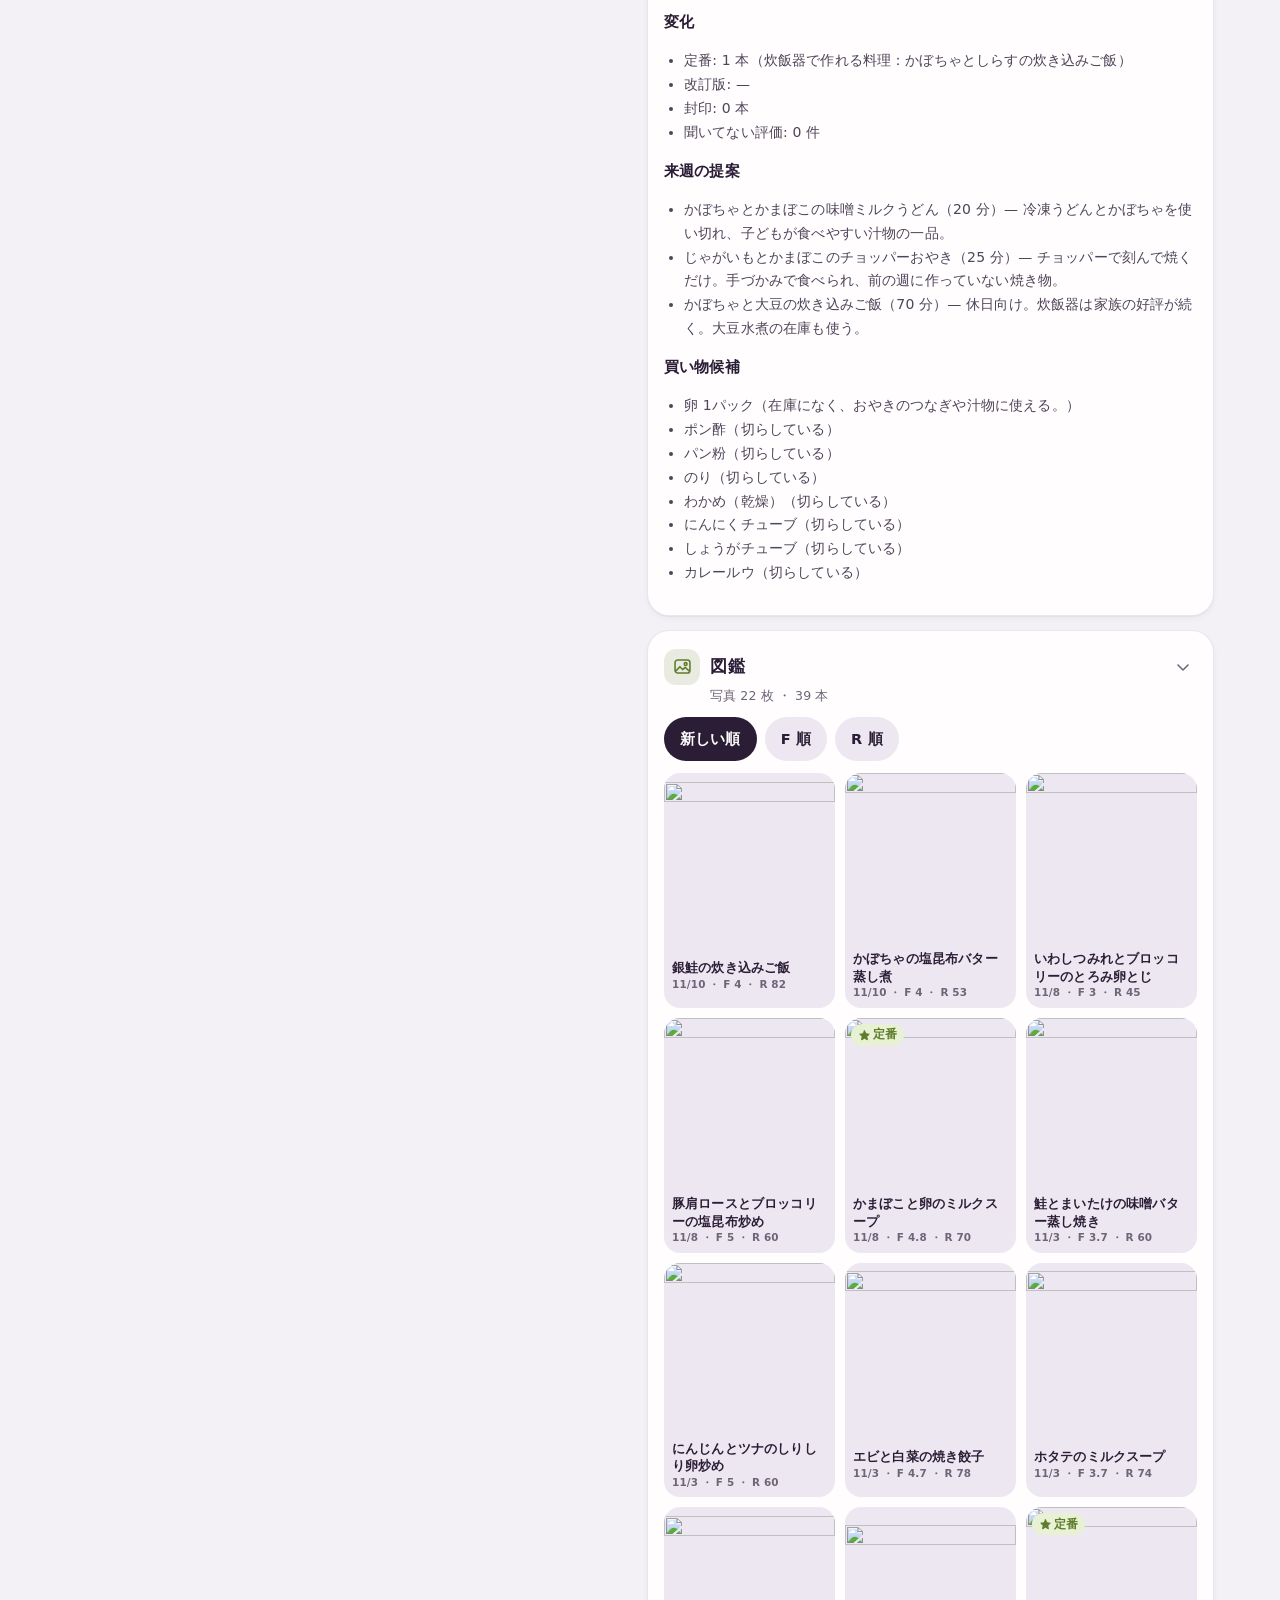
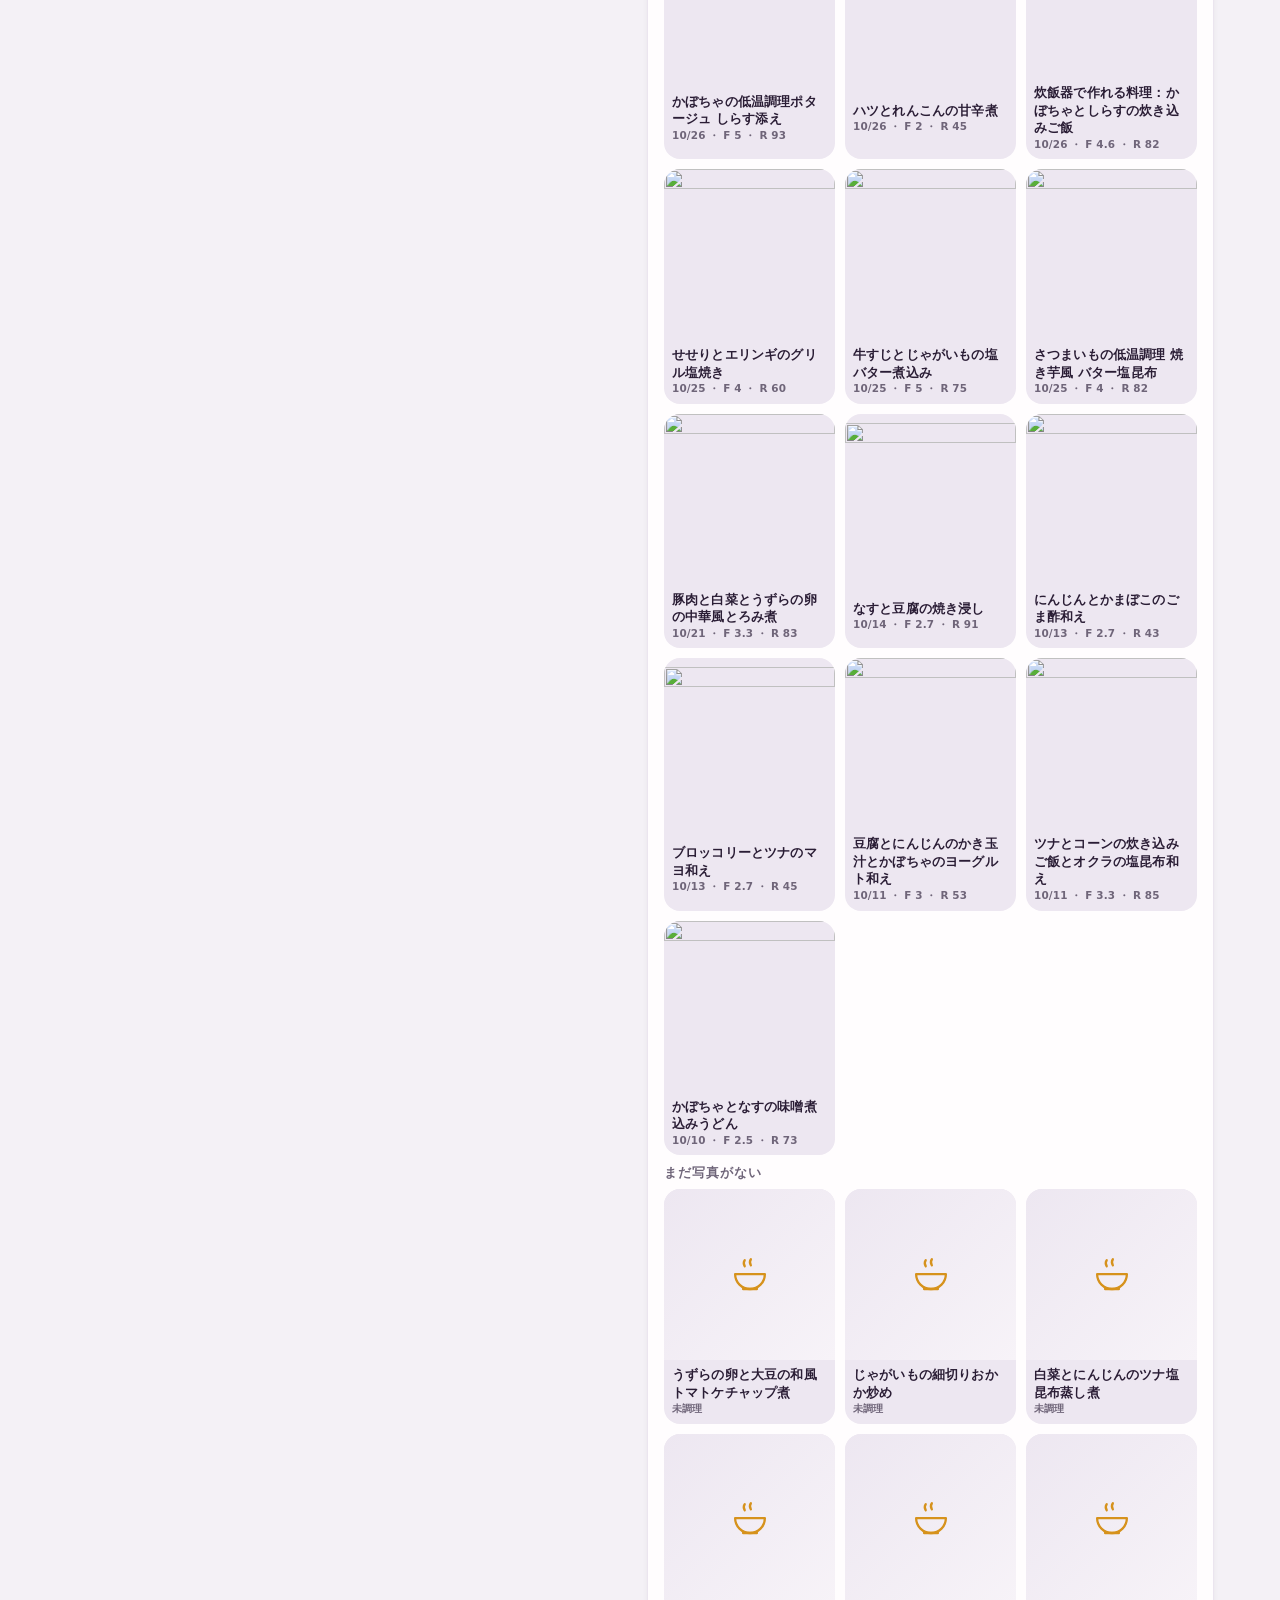
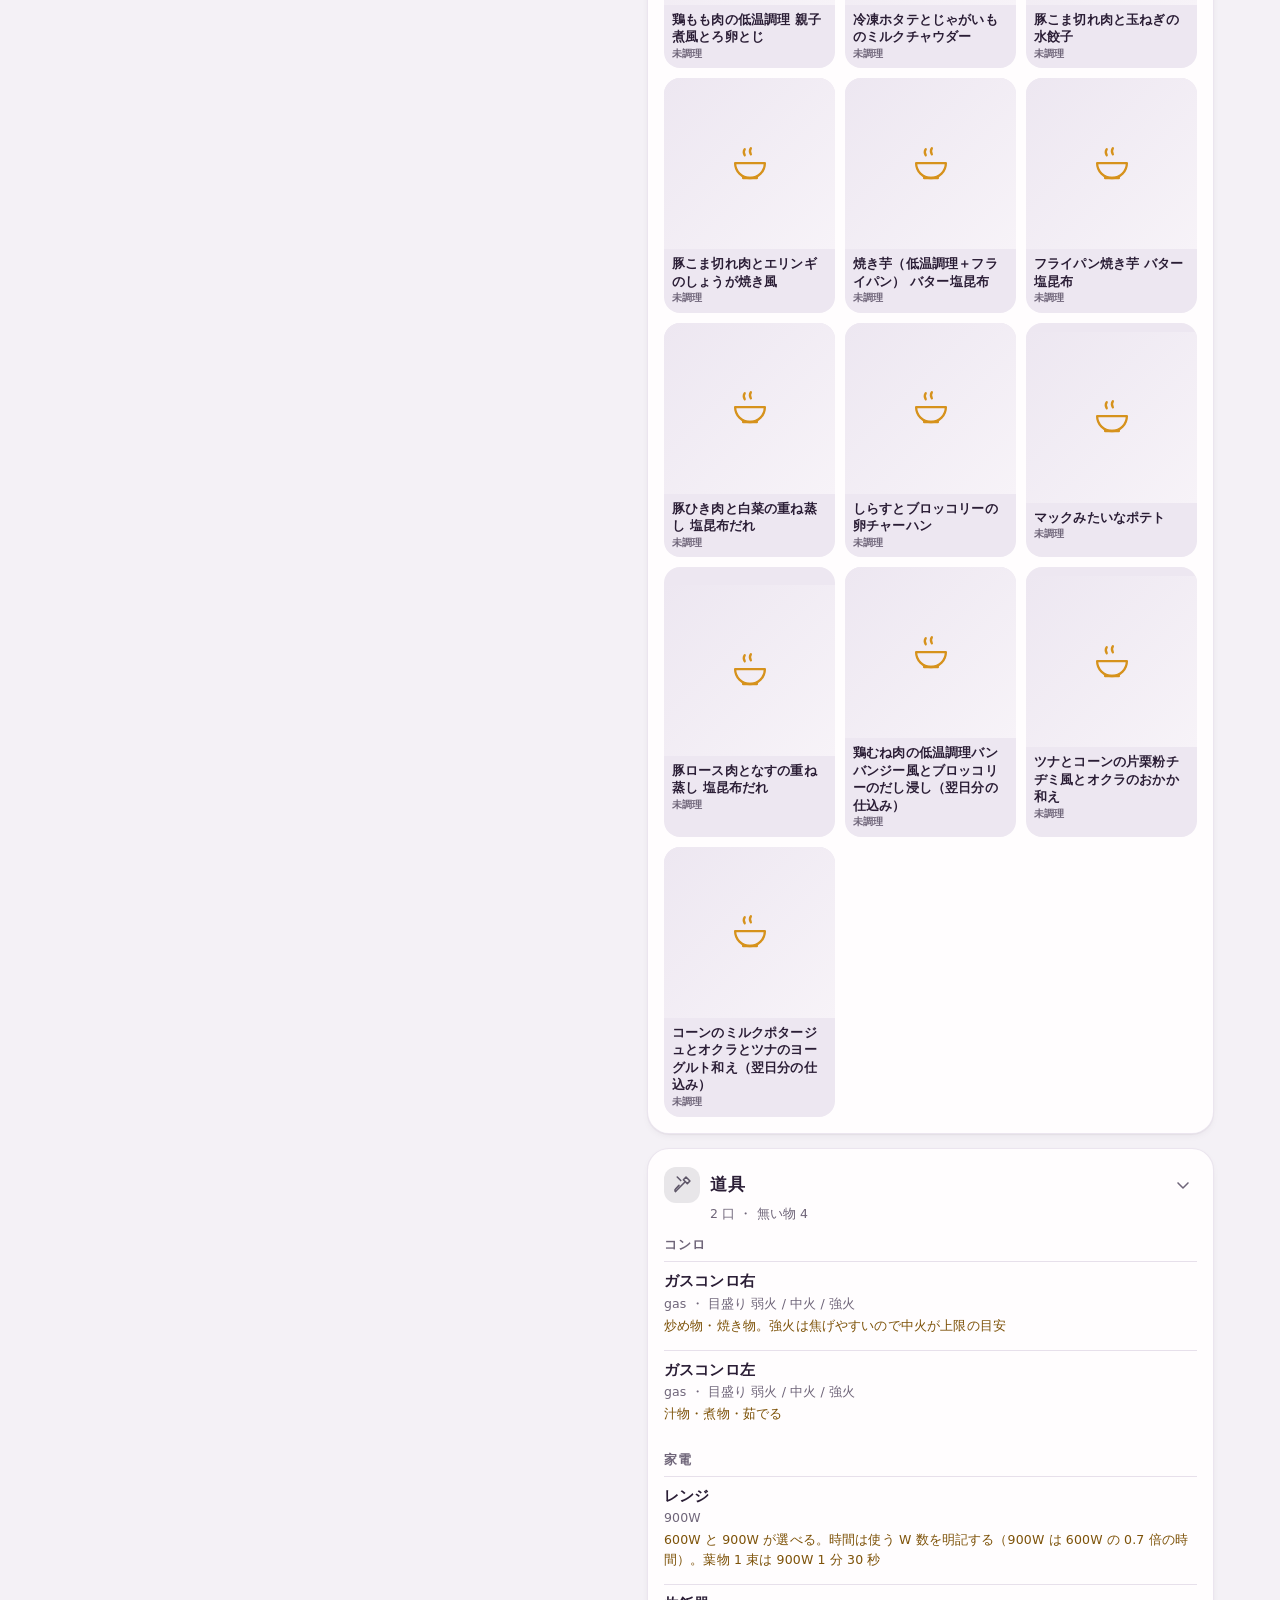
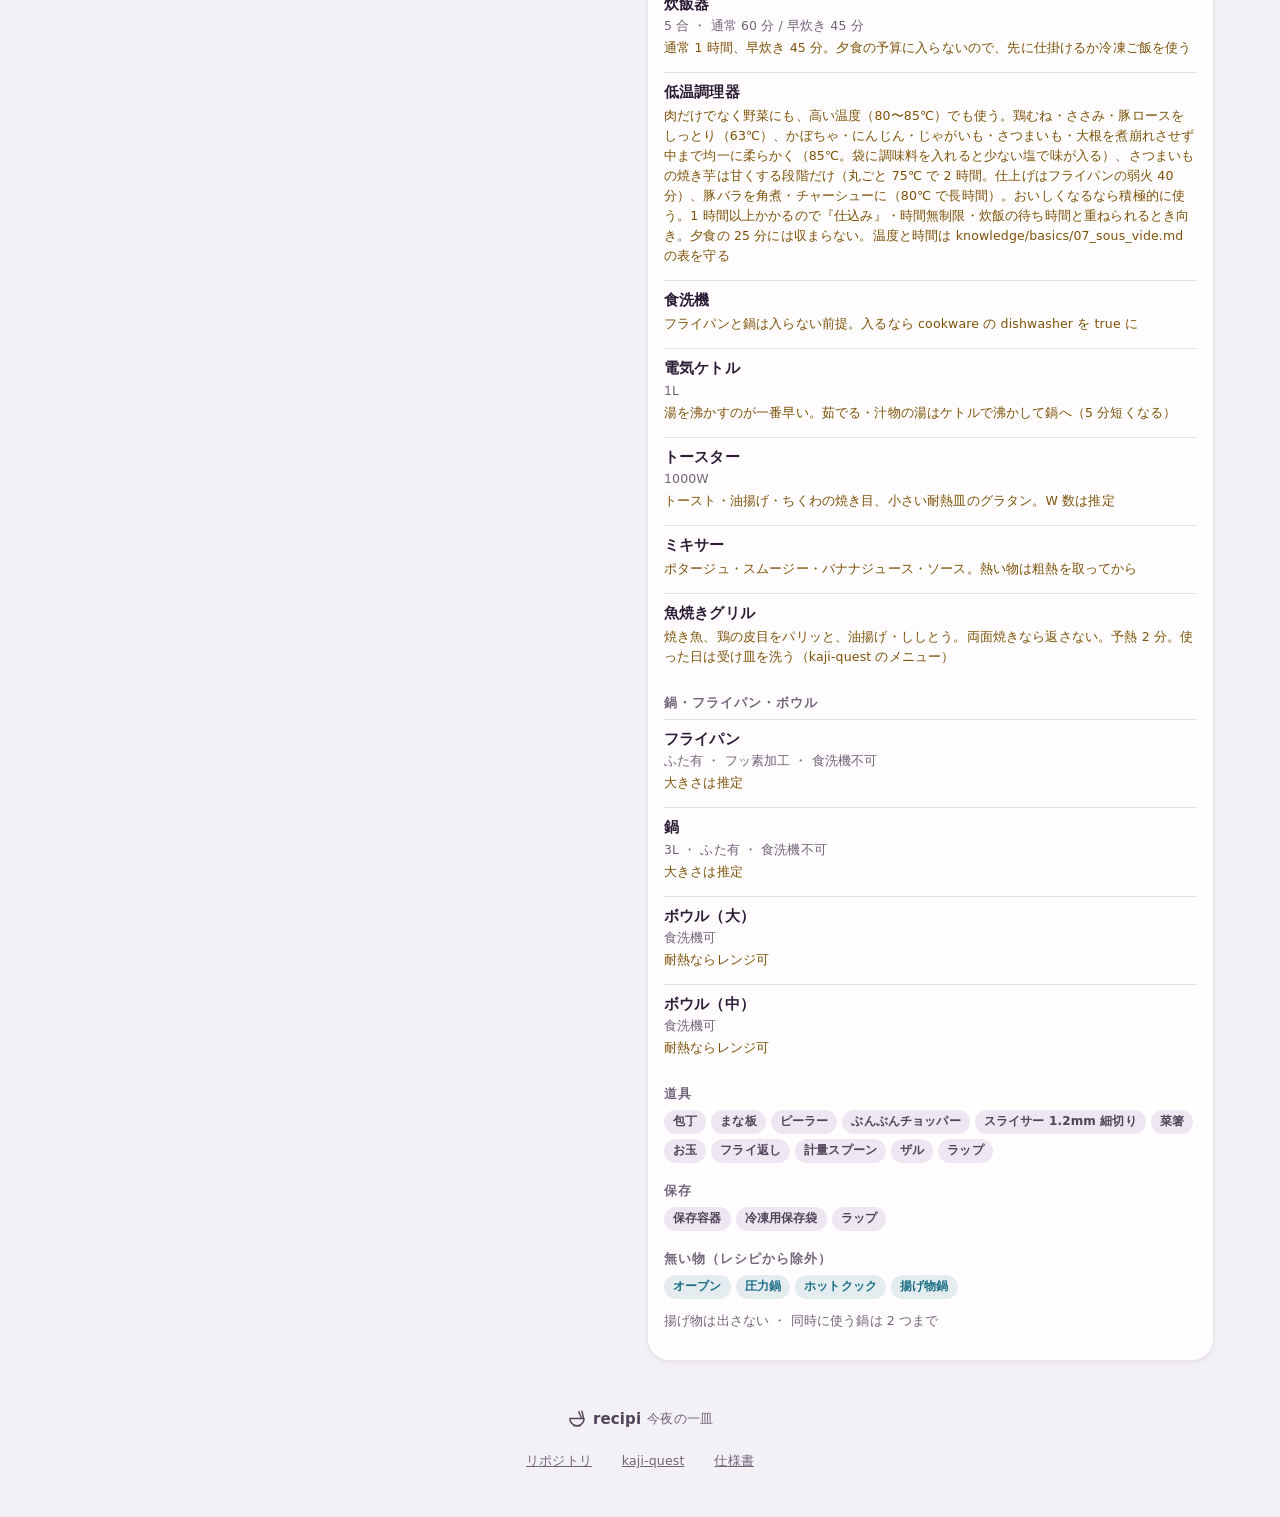
==== commit 787490b5: "deploy a26ea1422fcc74a1e3aac81d929e9736437667bd" ====
--- a/index.html
+++ b/index.html
@@ -15,7 +15,7 @@
 <link rel="manifest" href="manifest.webmanifest">
 <link rel="icon" href="icon.svg" type="image/svg+xml">
 <link rel="apple-touch-icon" href="icon-180.png">
-<link rel="stylesheet" href="style.css?v=5786771d47c0">
+<link rel="stylesheet" href="style.css?v=a26ea1422fcc">
 </head>
 <body>
 <svg class="sprite" xmlns="http://www.w3.org/2000/svg" aria-hidden="true" focusable="false">
@@ -181,6 +181,6 @@
 </dialog>
 
 <div id="toast" class="toast" role="status" aria-live="polite" hidden></div>
-<script type="module" src="app.js?v=5786771d47c0"></script>
+<script type="module" src="app.js?v=a26ea1422fcc"></script>
 </body>
 </html>
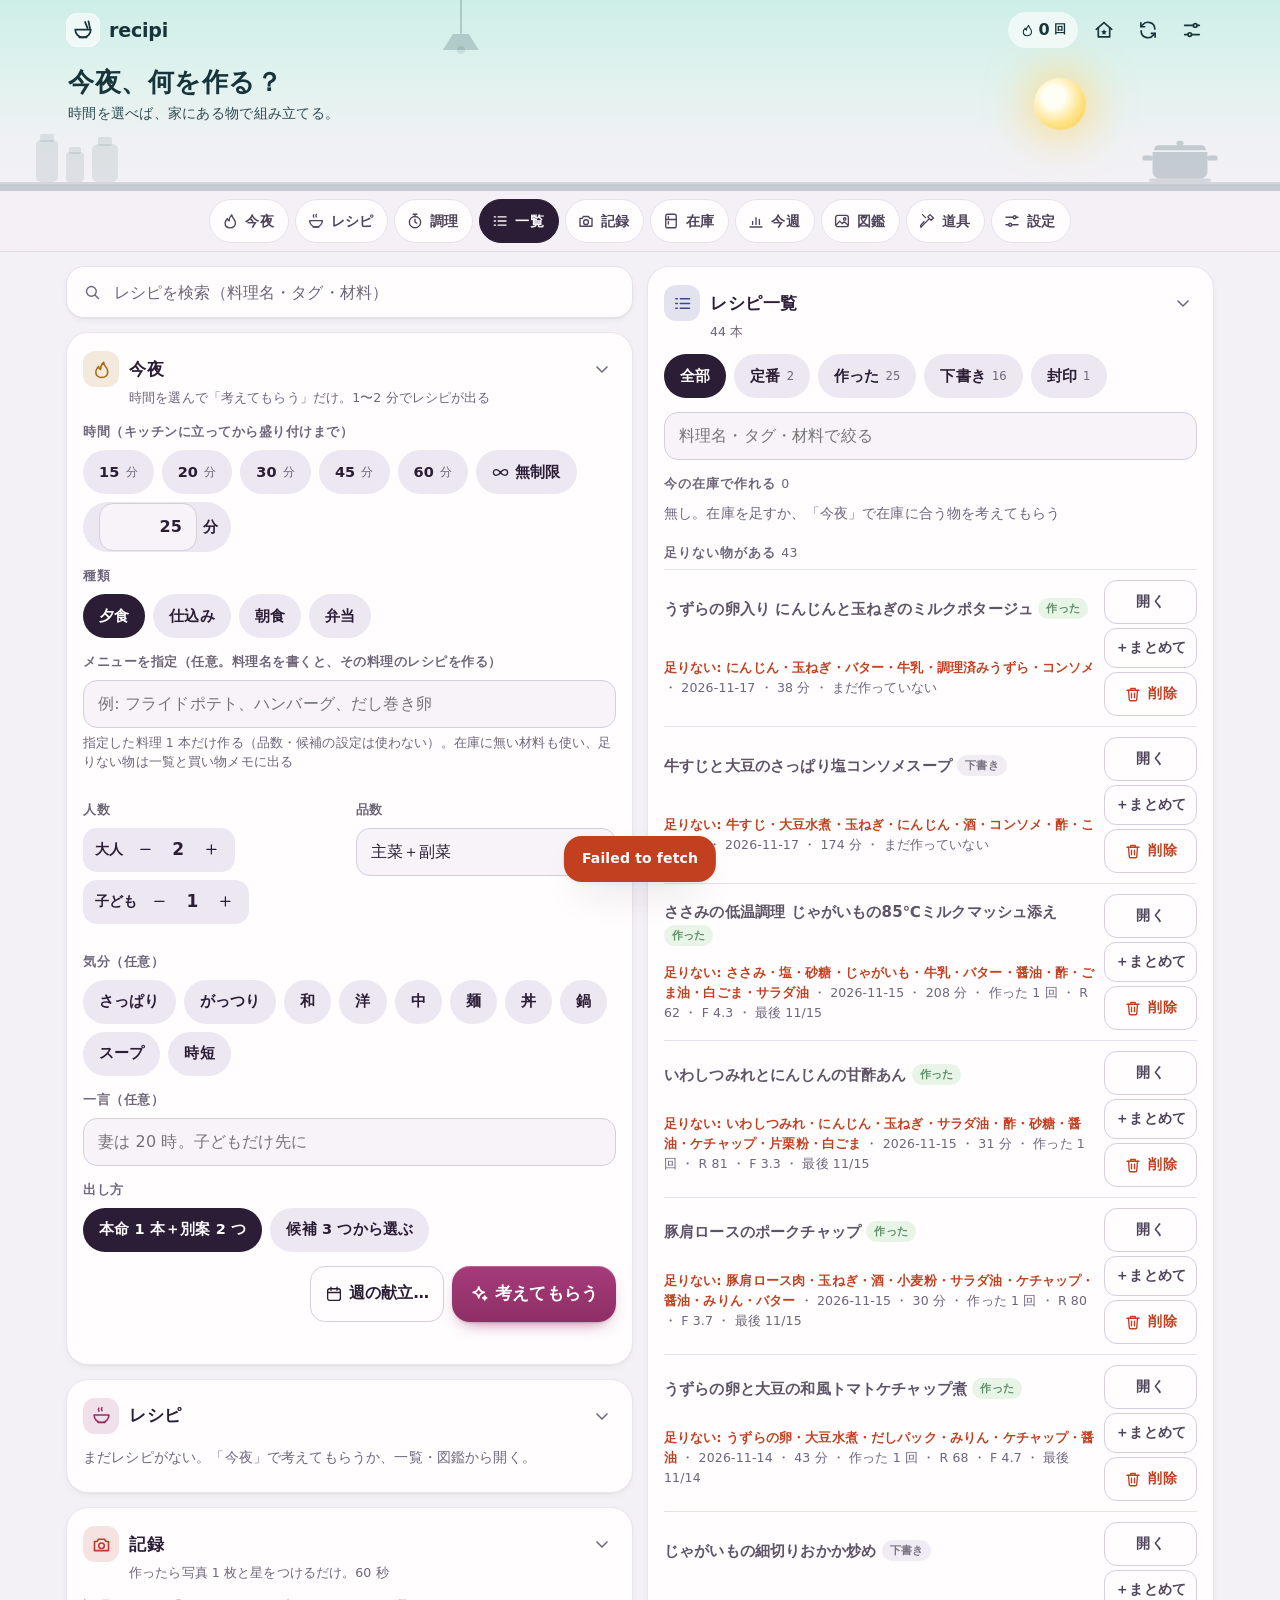
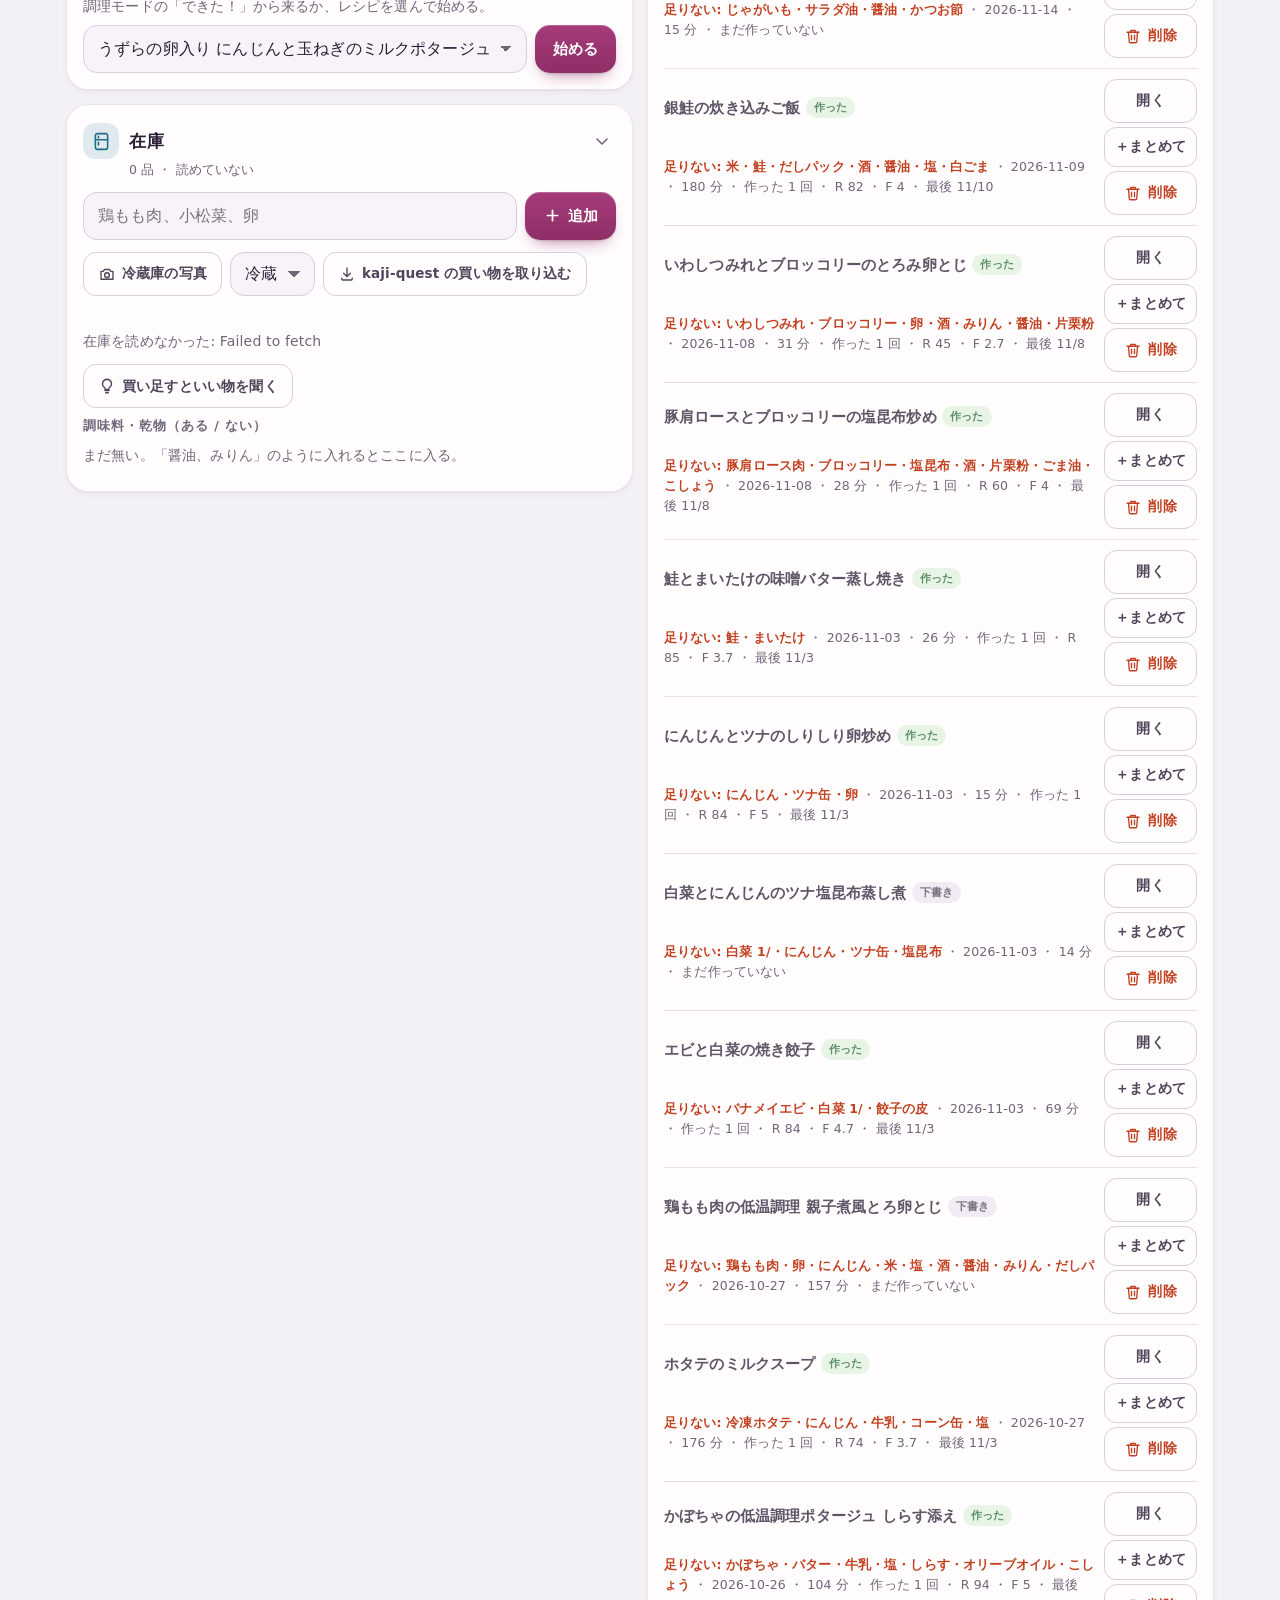
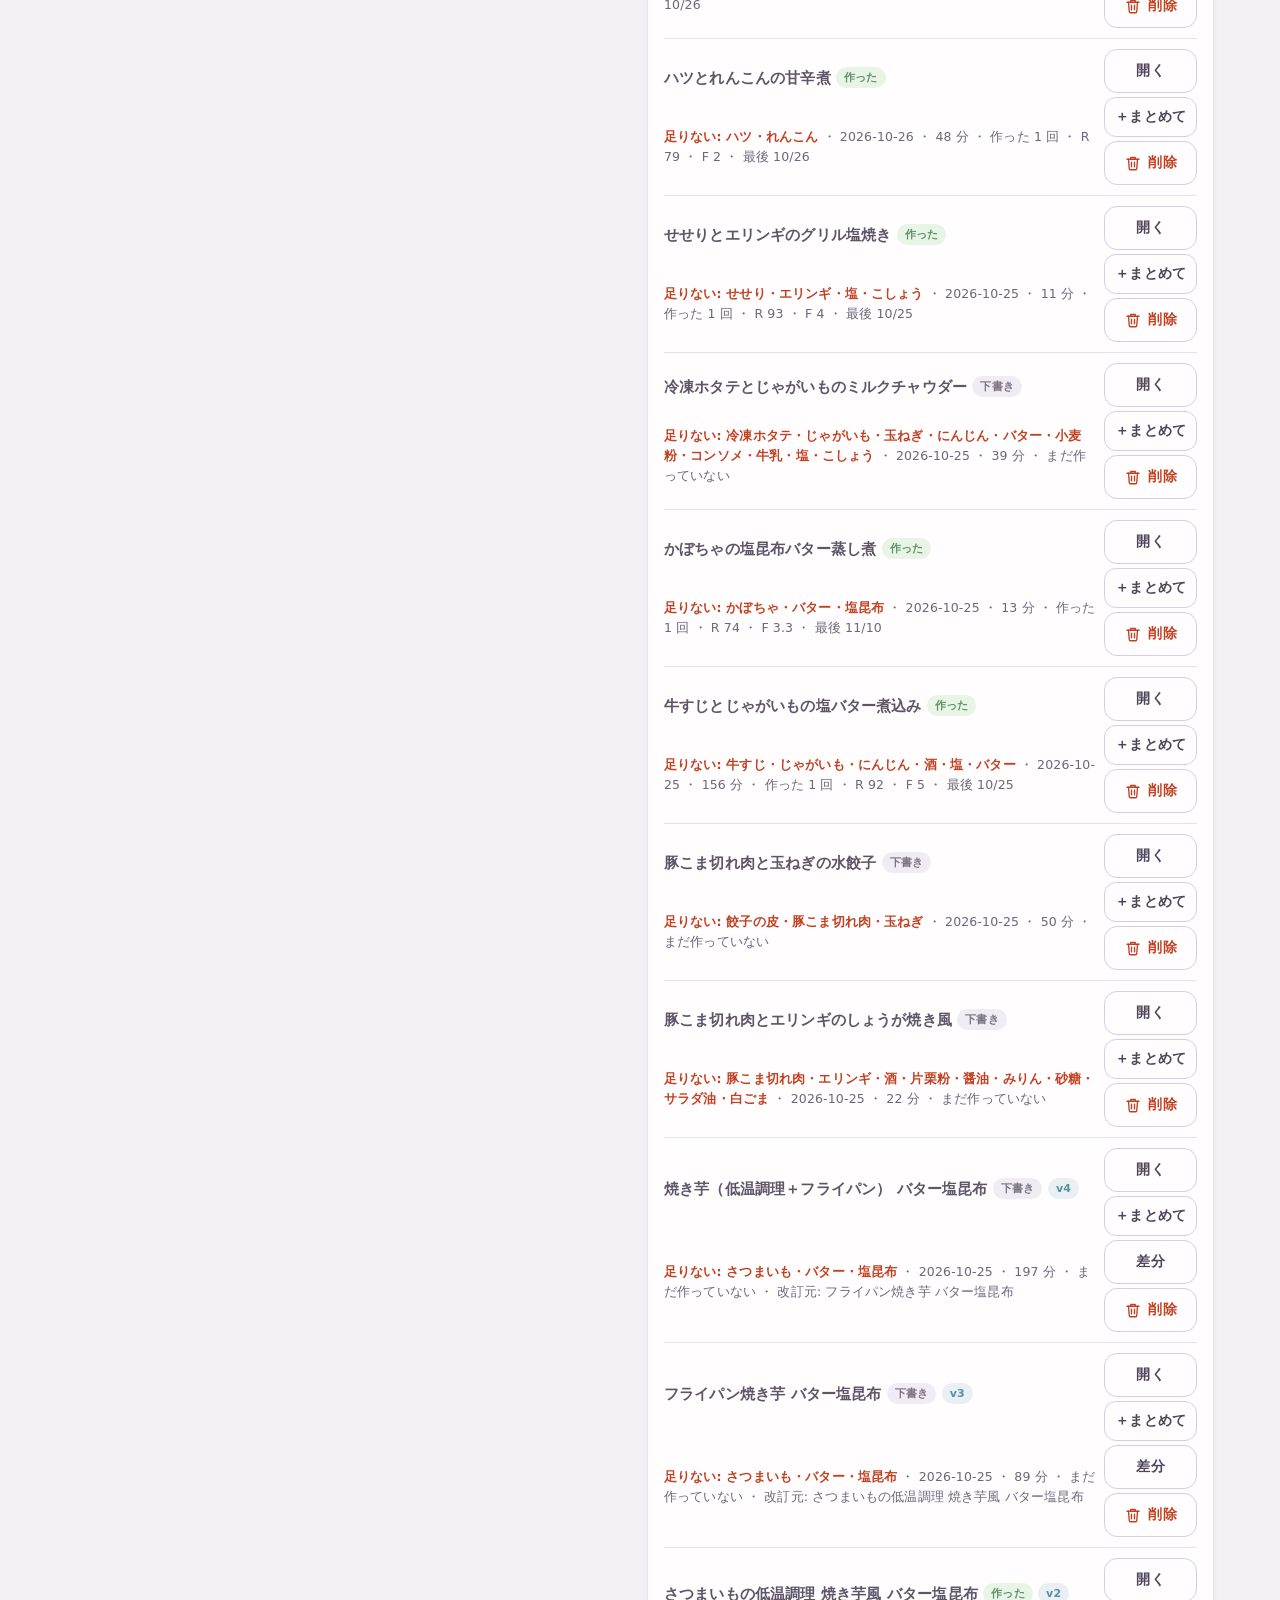
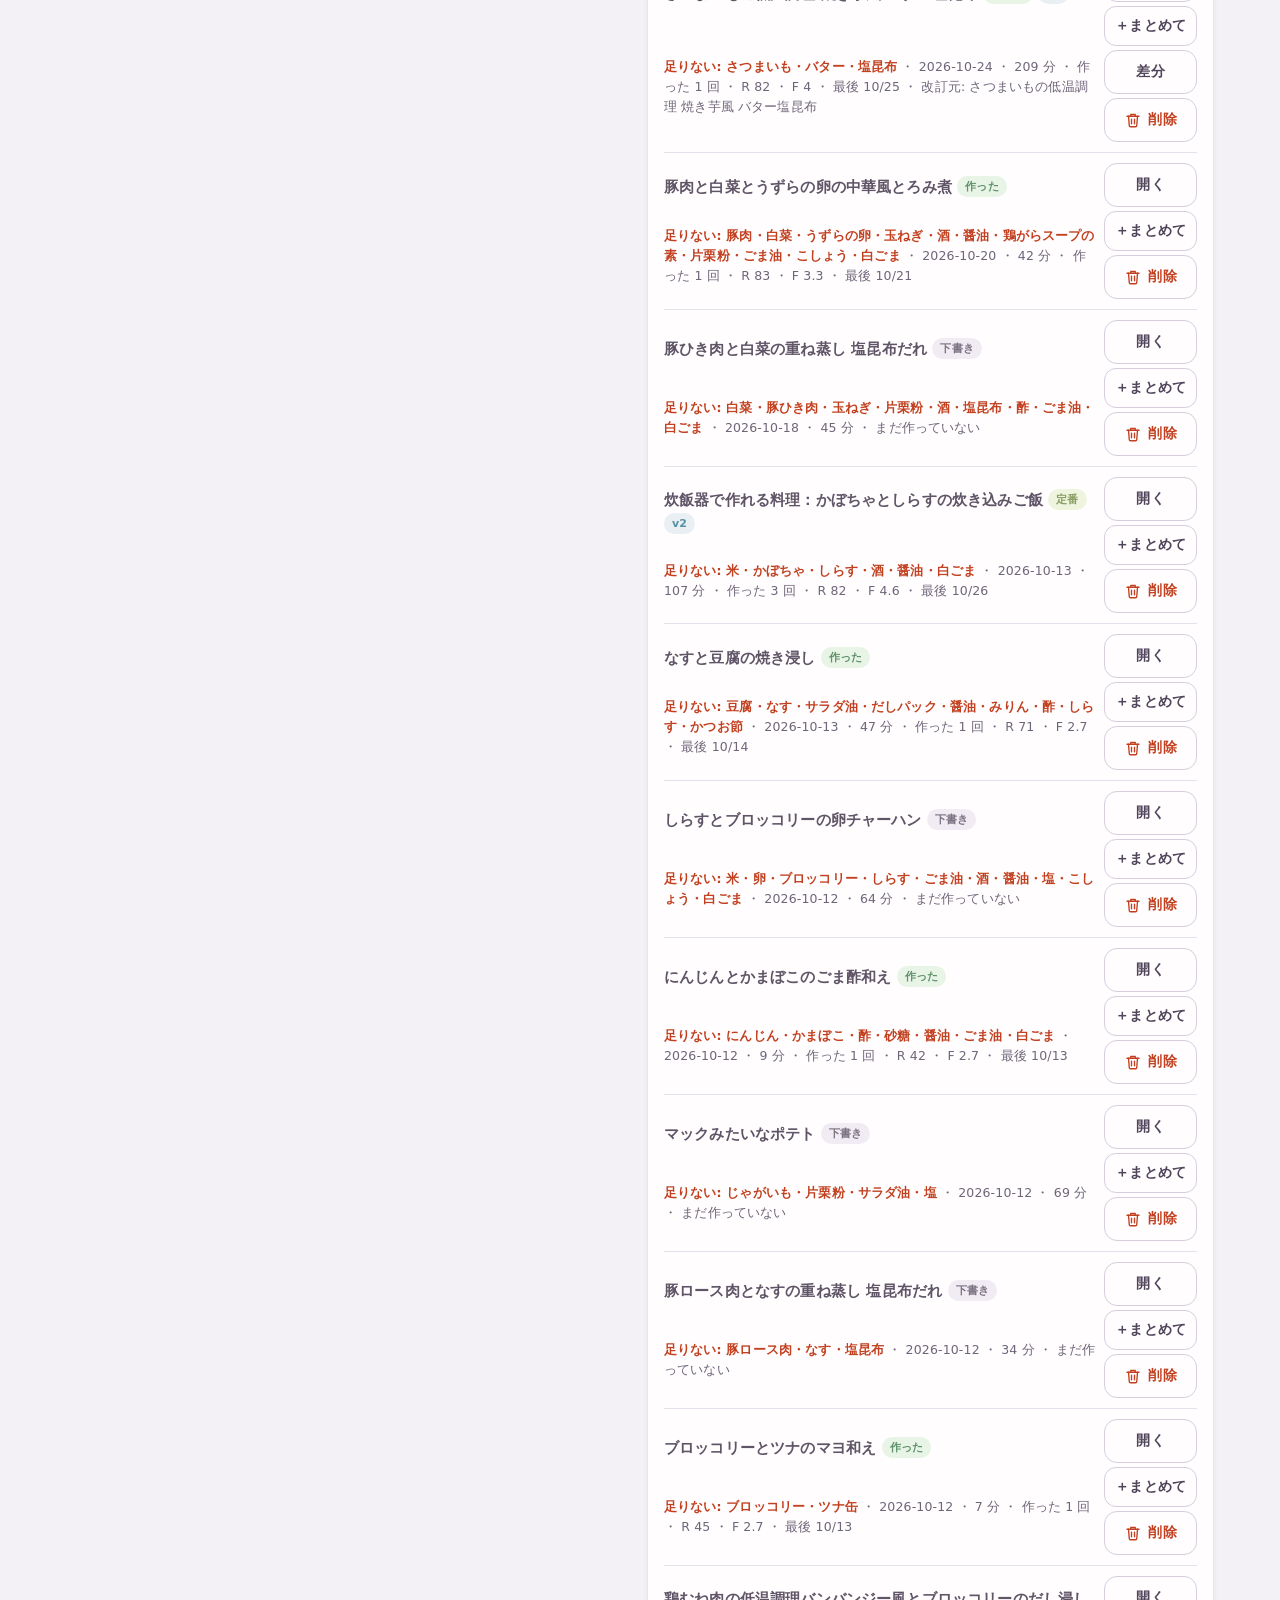
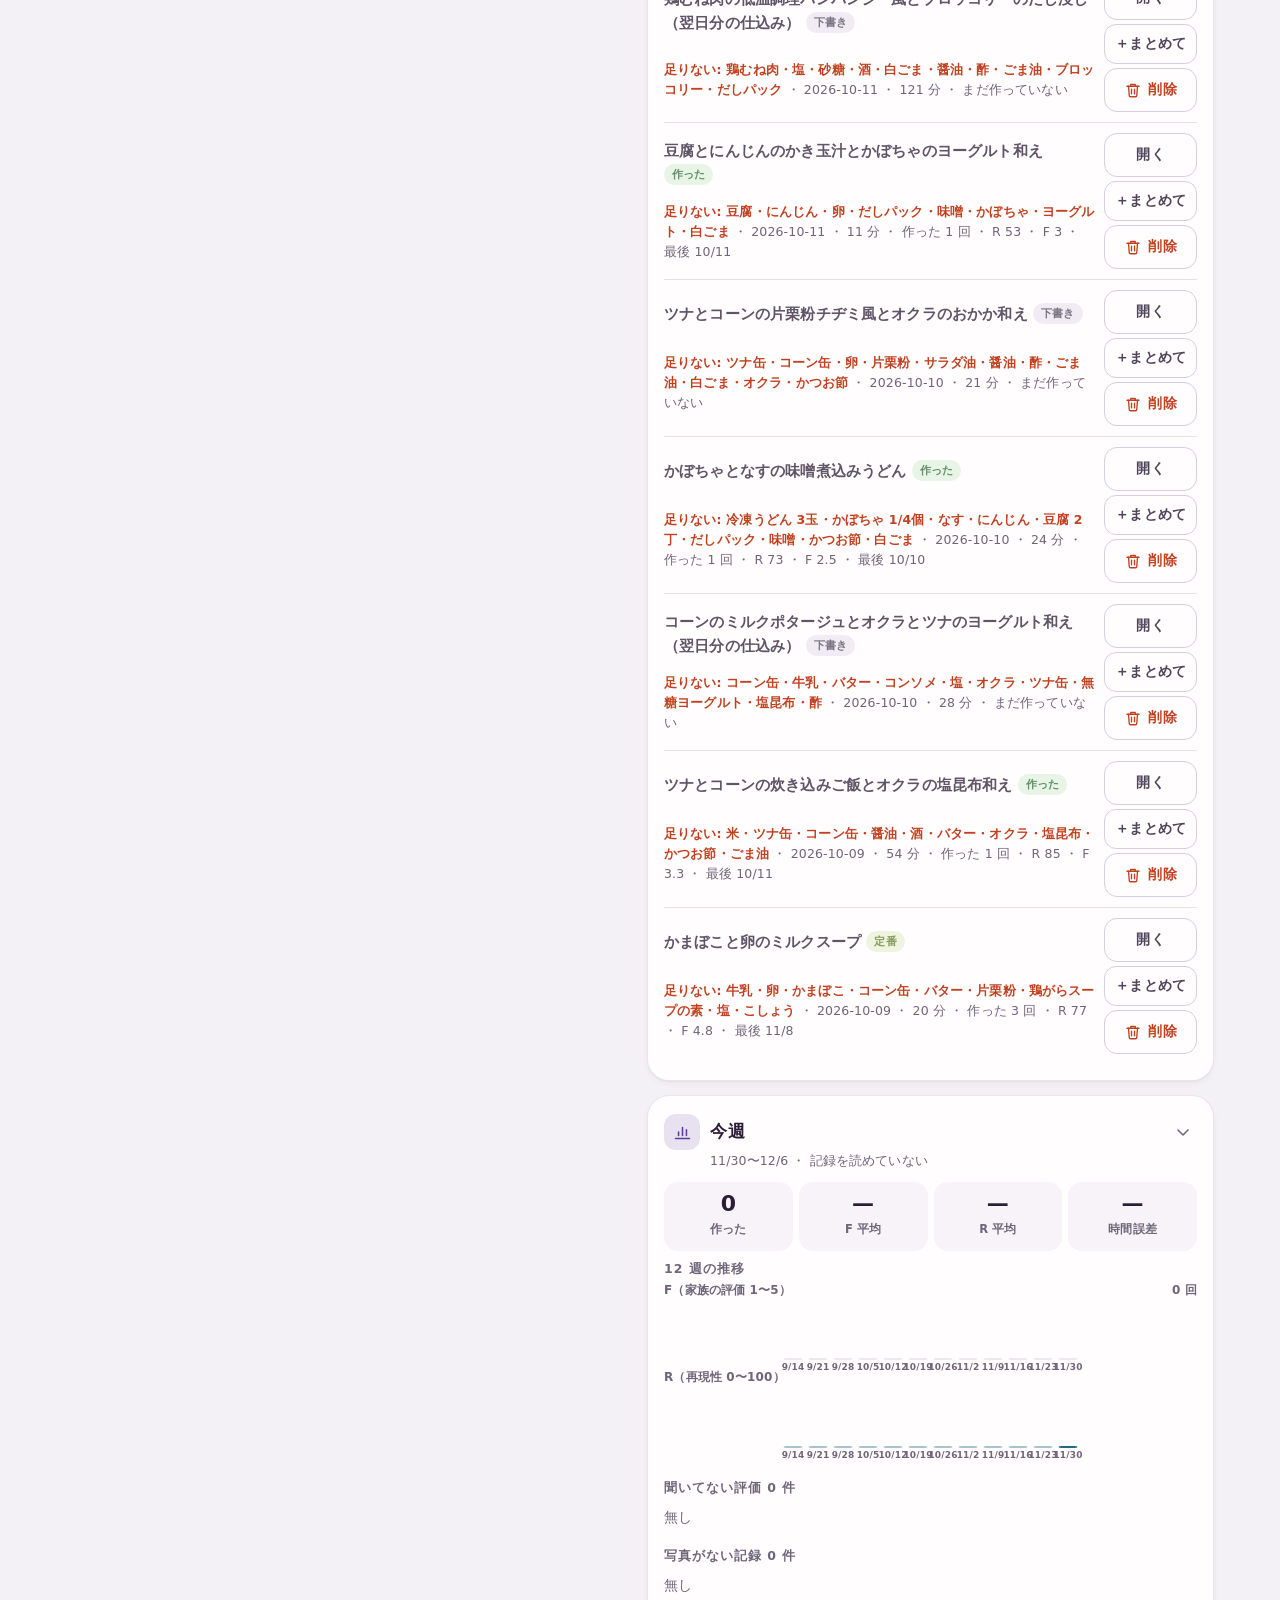
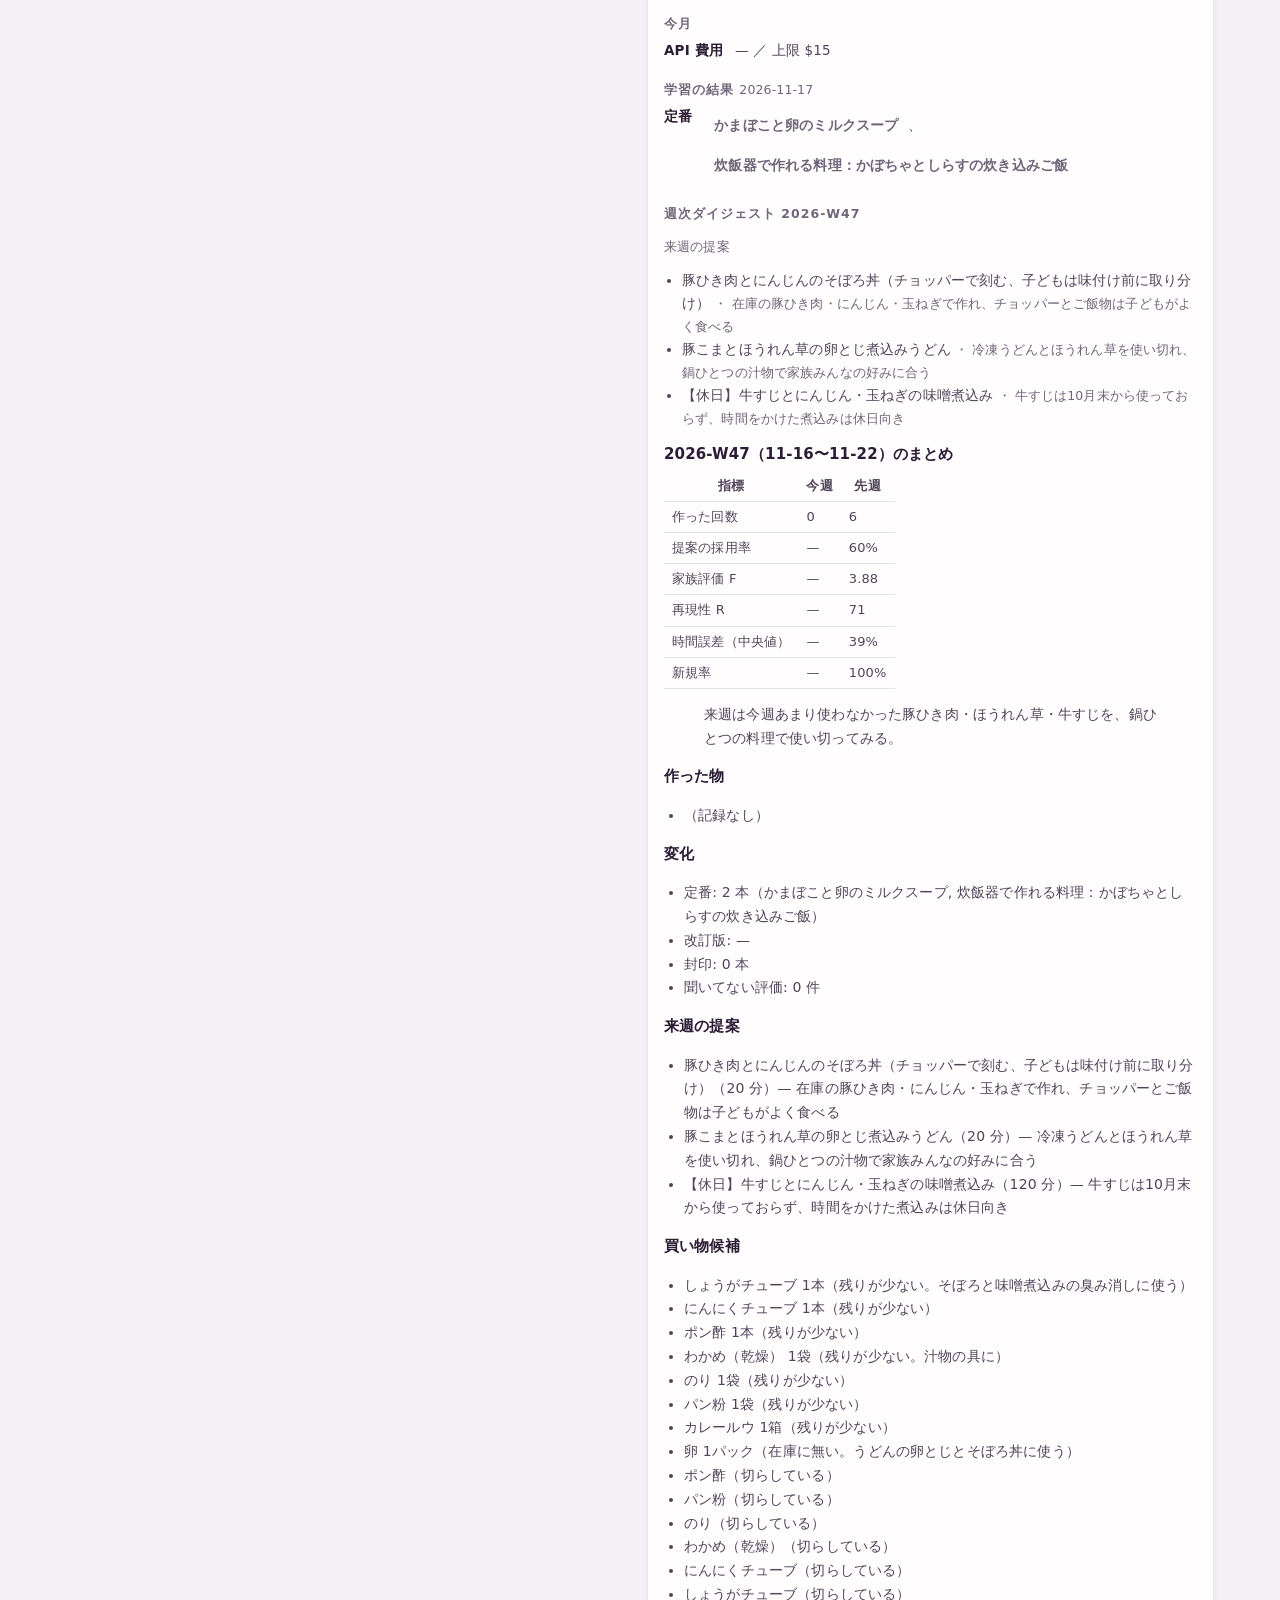
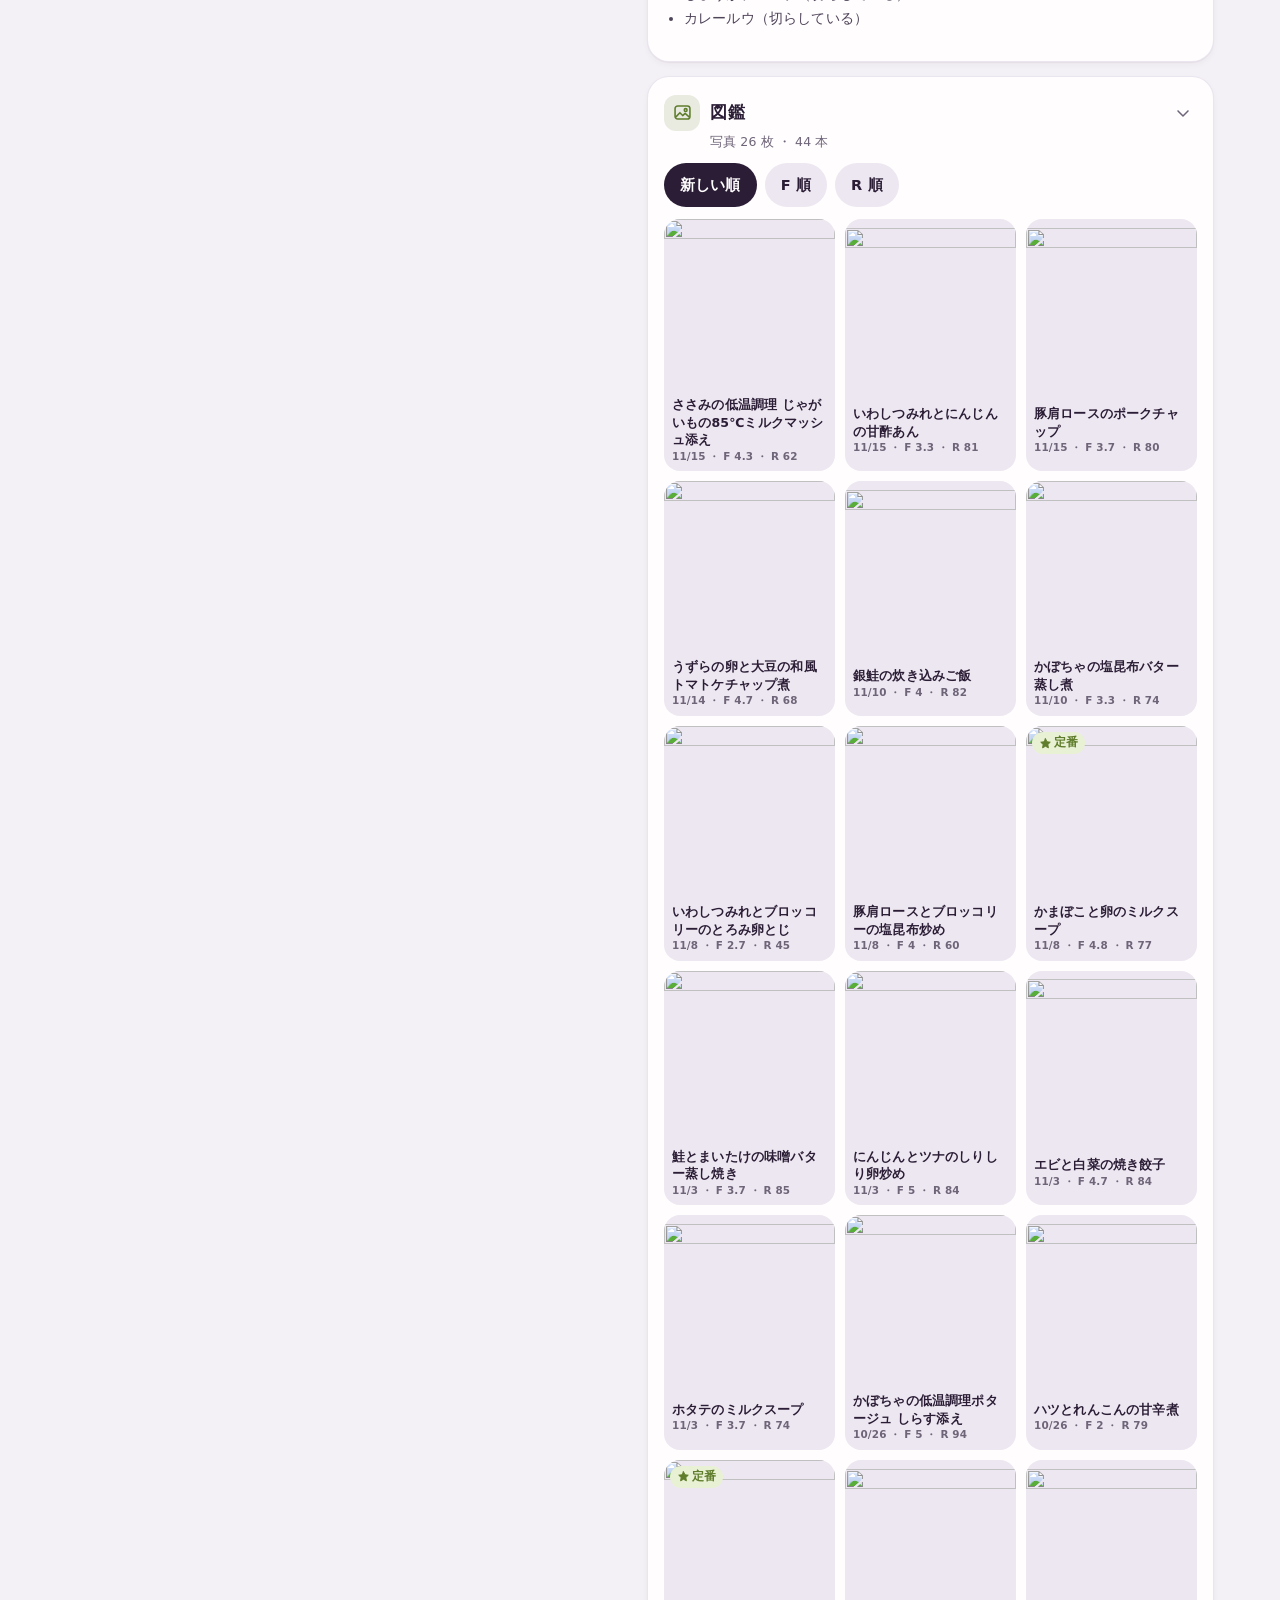
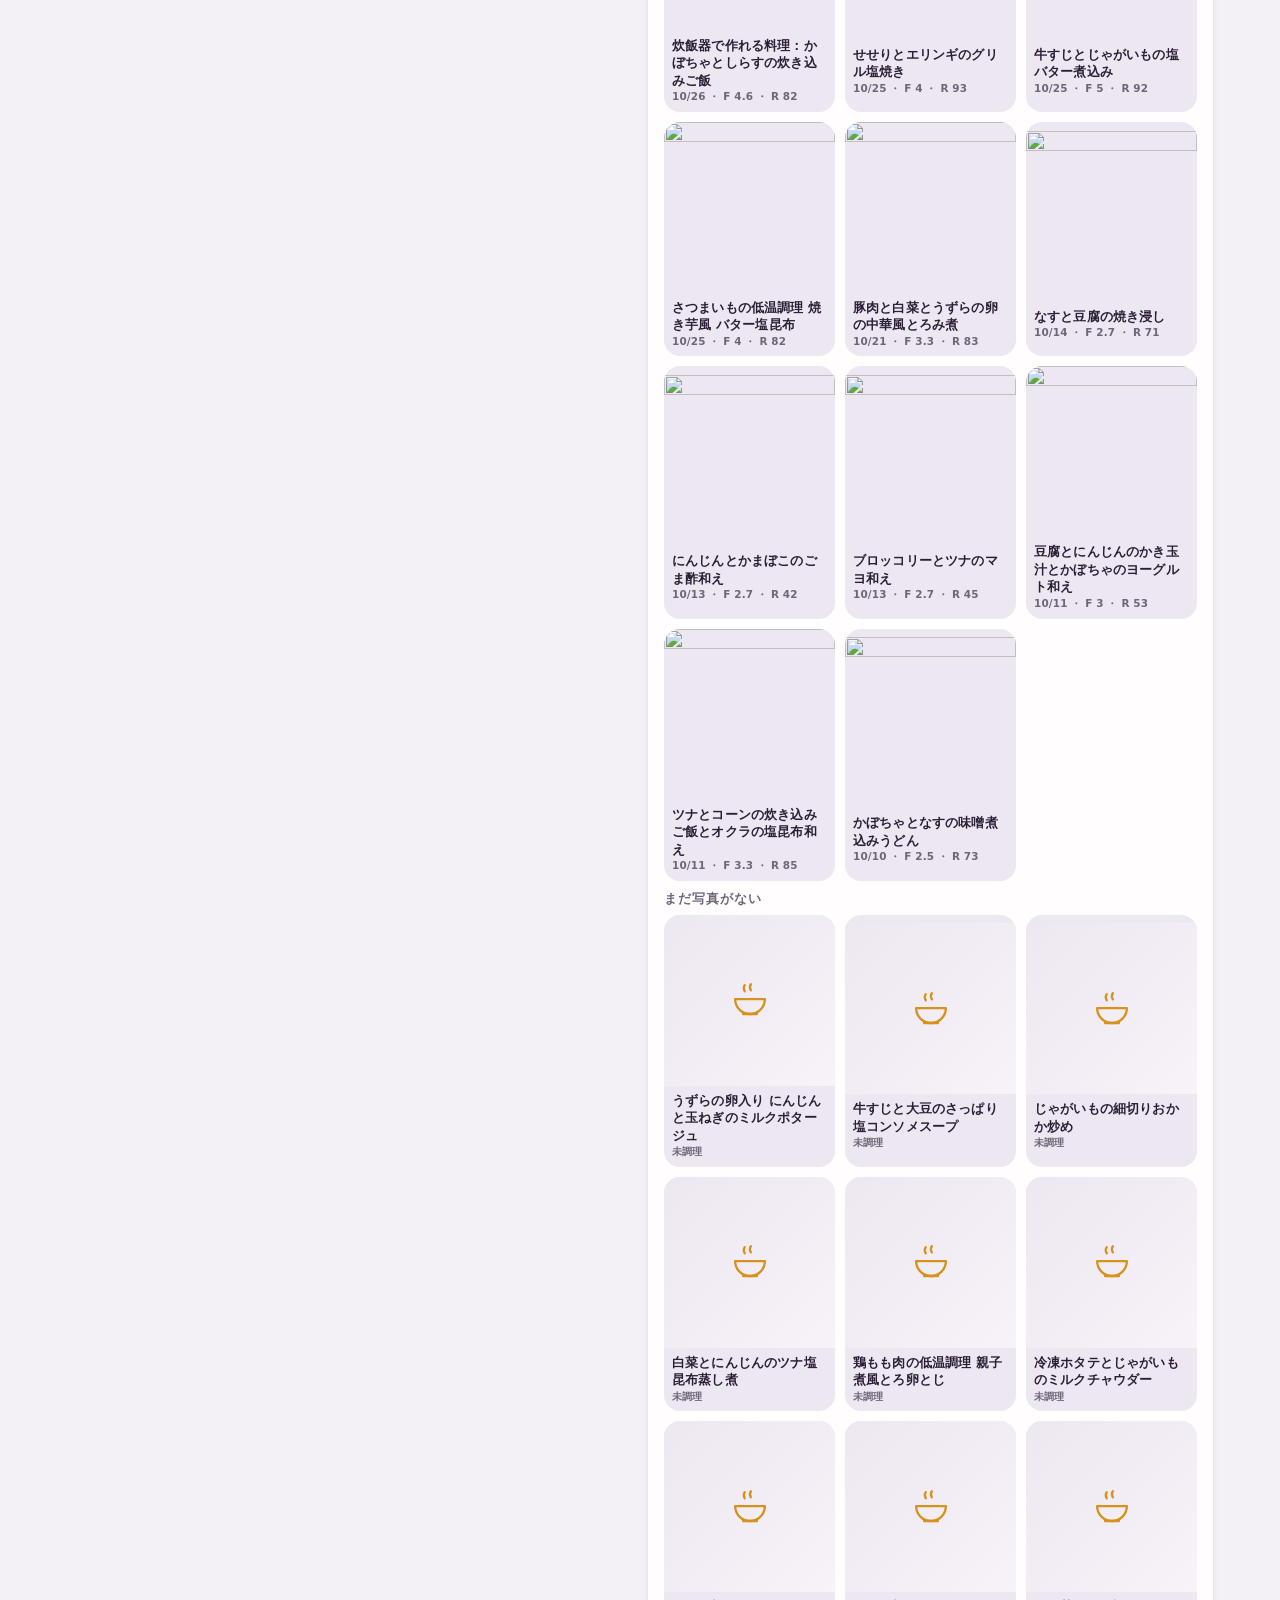
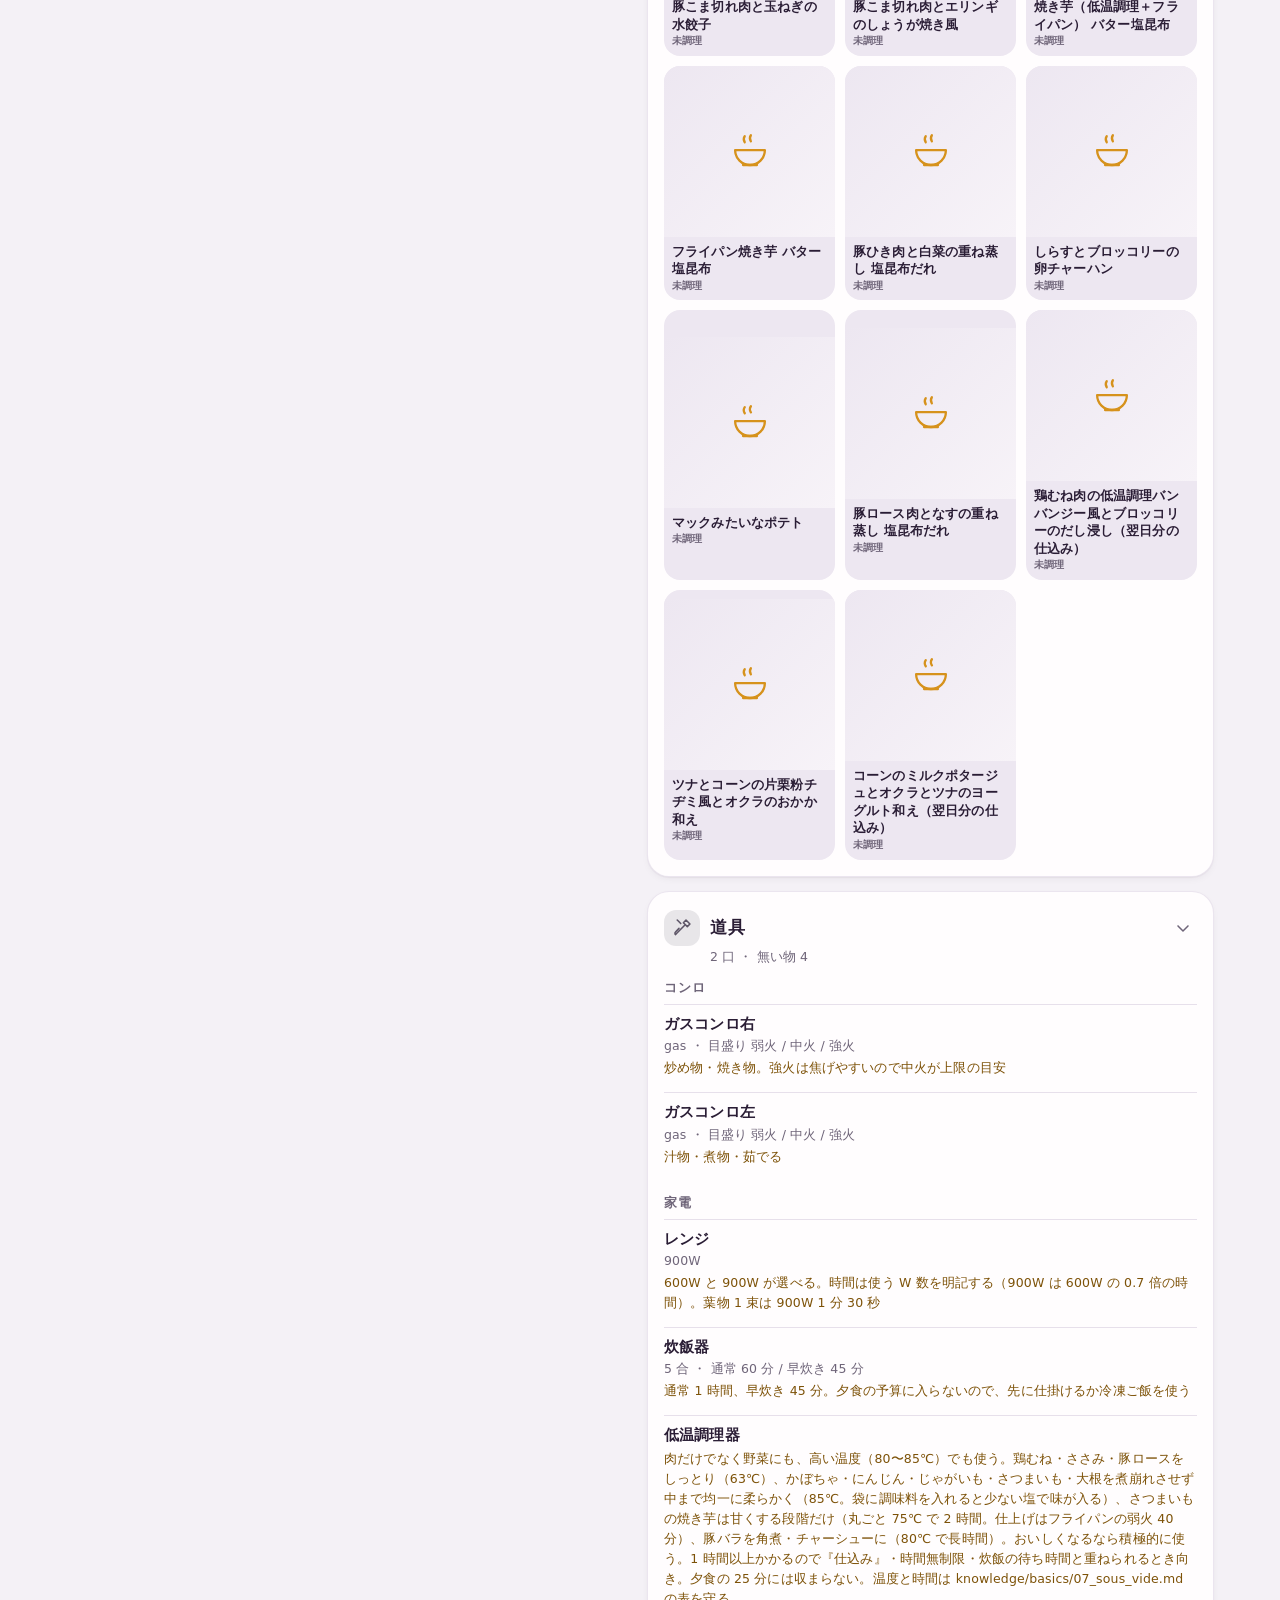
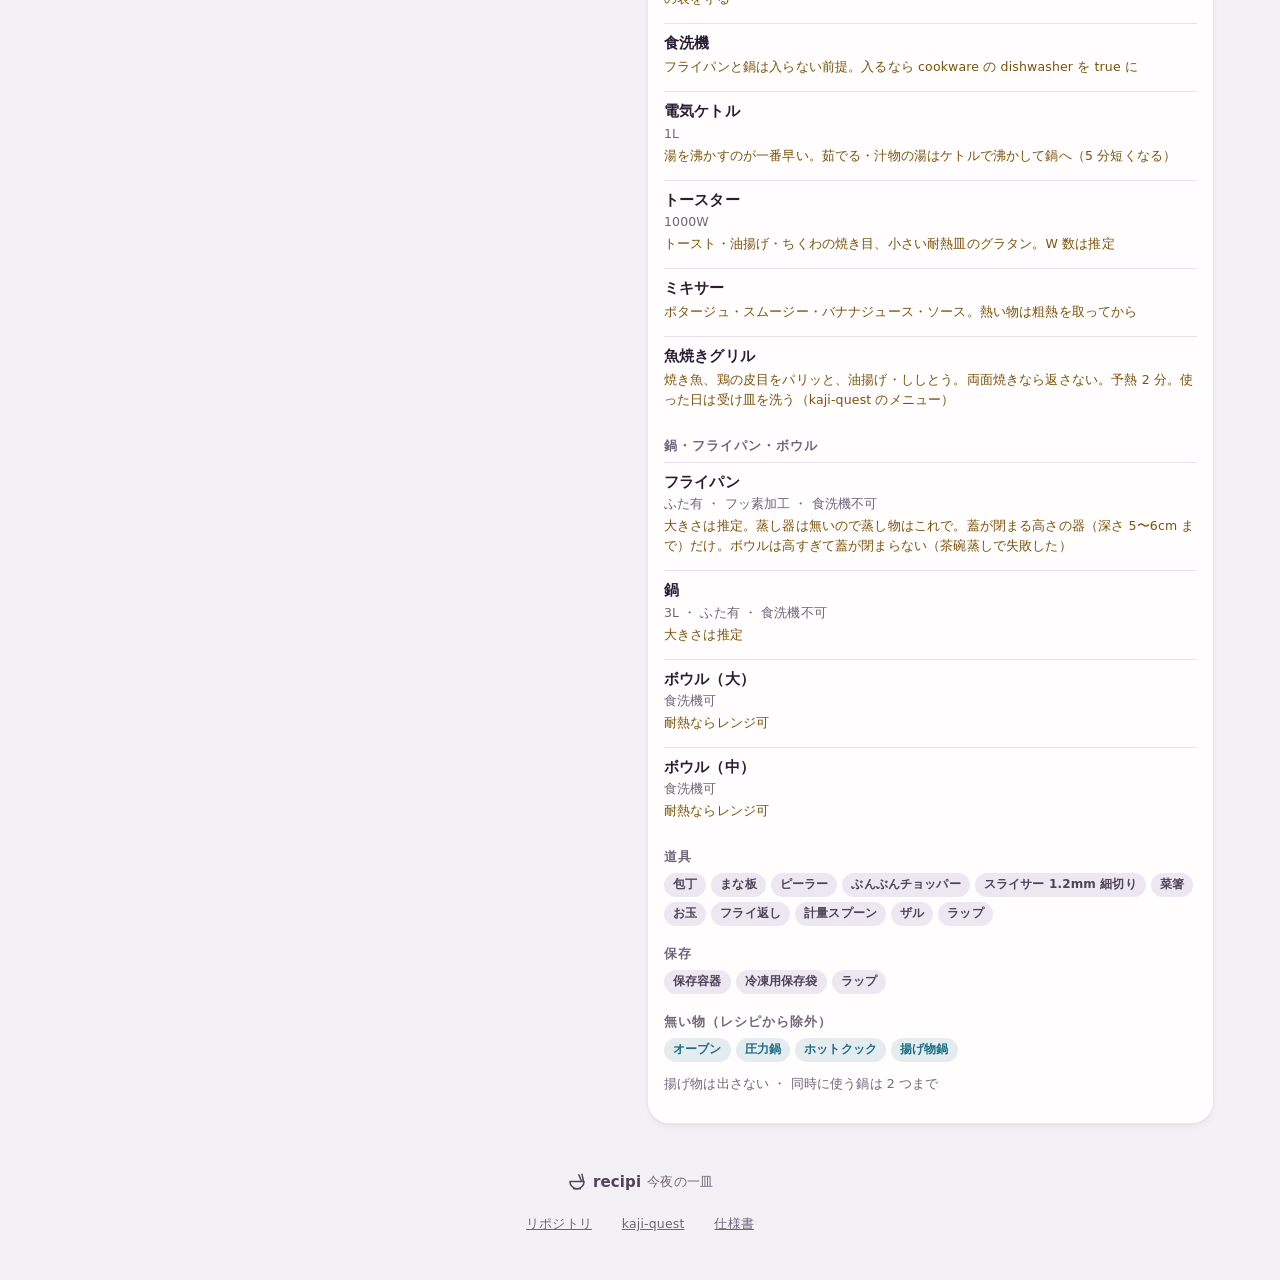
==== commit 35cc67a2: "deploy 4f7f03c59ebefb8d41da41dce0048995da210555" ====
--- a/index.html
+++ b/index.html
@@ -15,7 +15,7 @@
 <link rel="manifest" href="manifest.webmanifest">
 <link rel="icon" href="icon.svg" type="image/svg+xml">
 <link rel="apple-touch-icon" href="icon-180.png">
-<link rel="stylesheet" href="style.css?v=a26ea1422fcc">
+<link rel="stylesheet" href="style.css?v=4f7f03c59ebe">
 </head>
 <body>
 <svg class="sprite" xmlns="http://www.w3.org/2000/svg" aria-hidden="true" focusable="false">
@@ -181,6 +181,6 @@
 </dialog>
 
 <div id="toast" class="toast" role="status" aria-live="polite" hidden></div>
-<script type="module" src="app.js?v=a26ea1422fcc"></script>
+<script type="module" src="app.js?v=4f7f03c59ebe"></script>
 </body>
 </html>
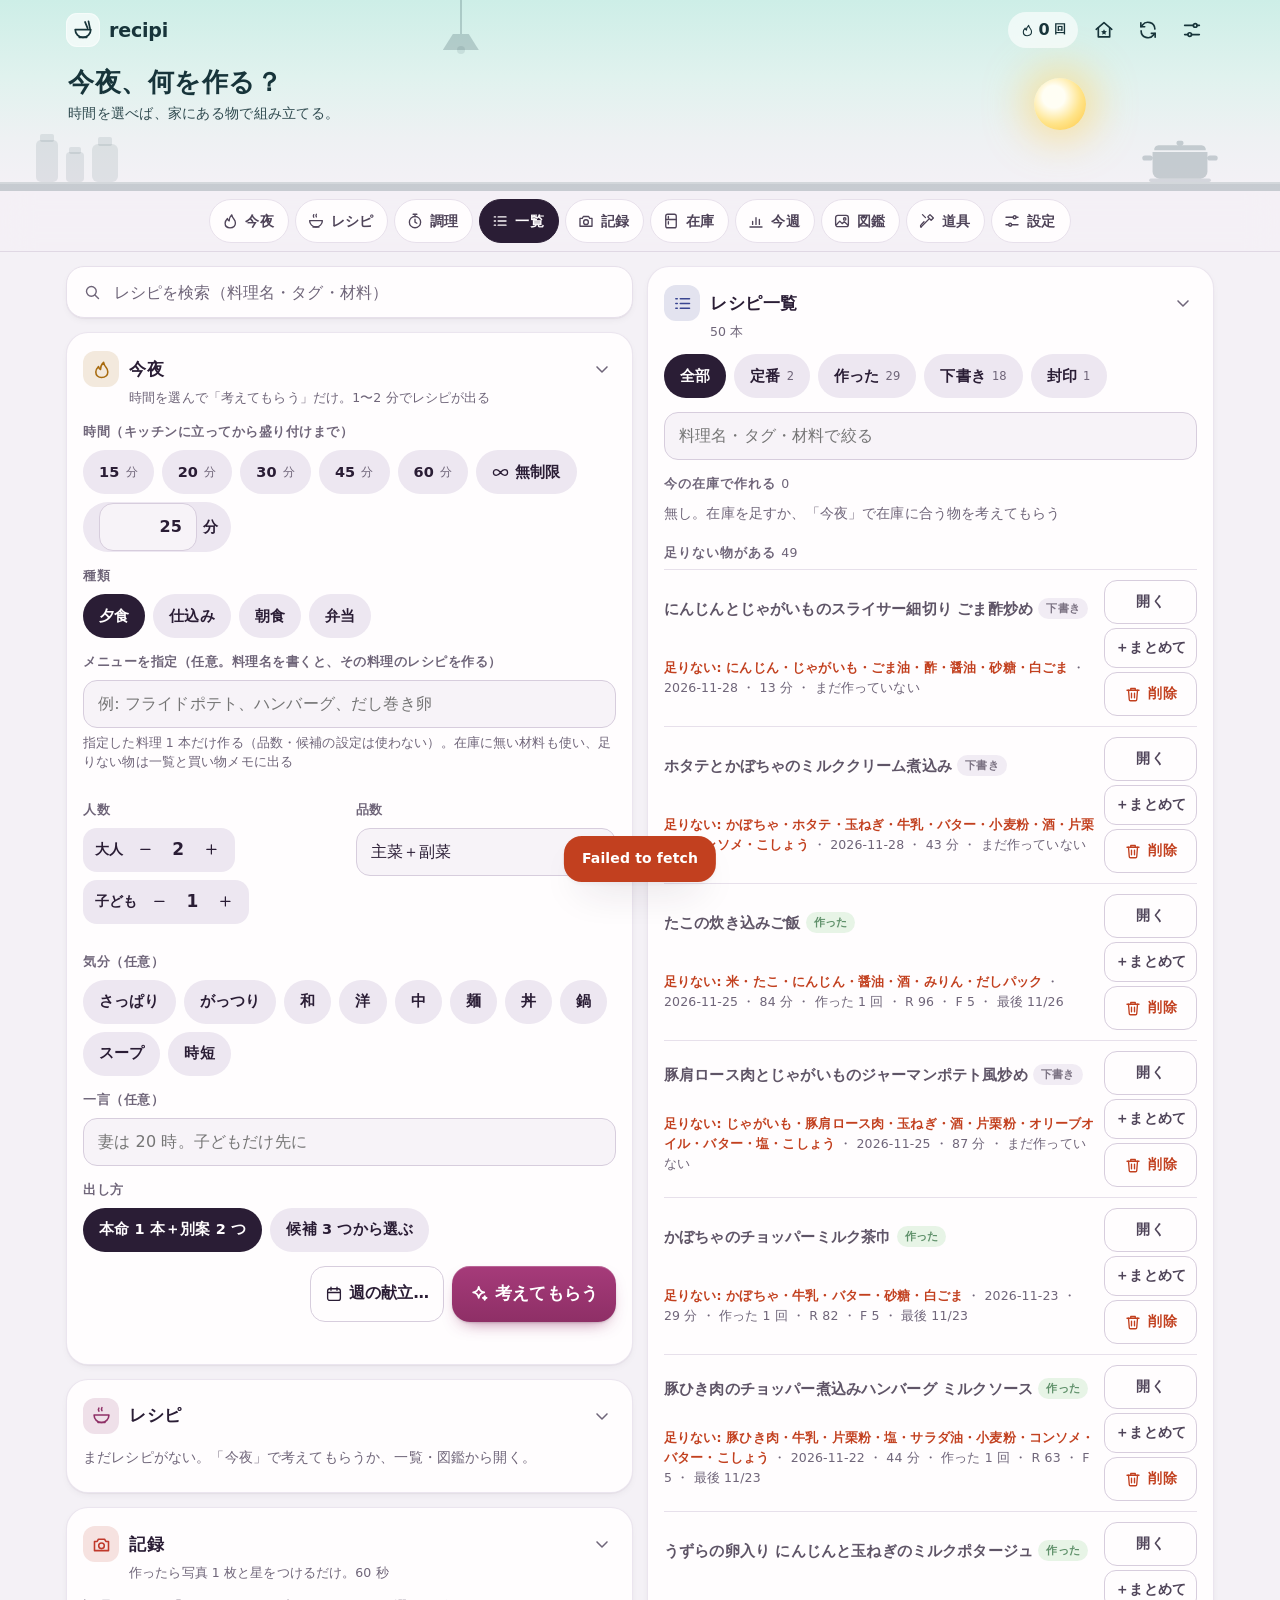
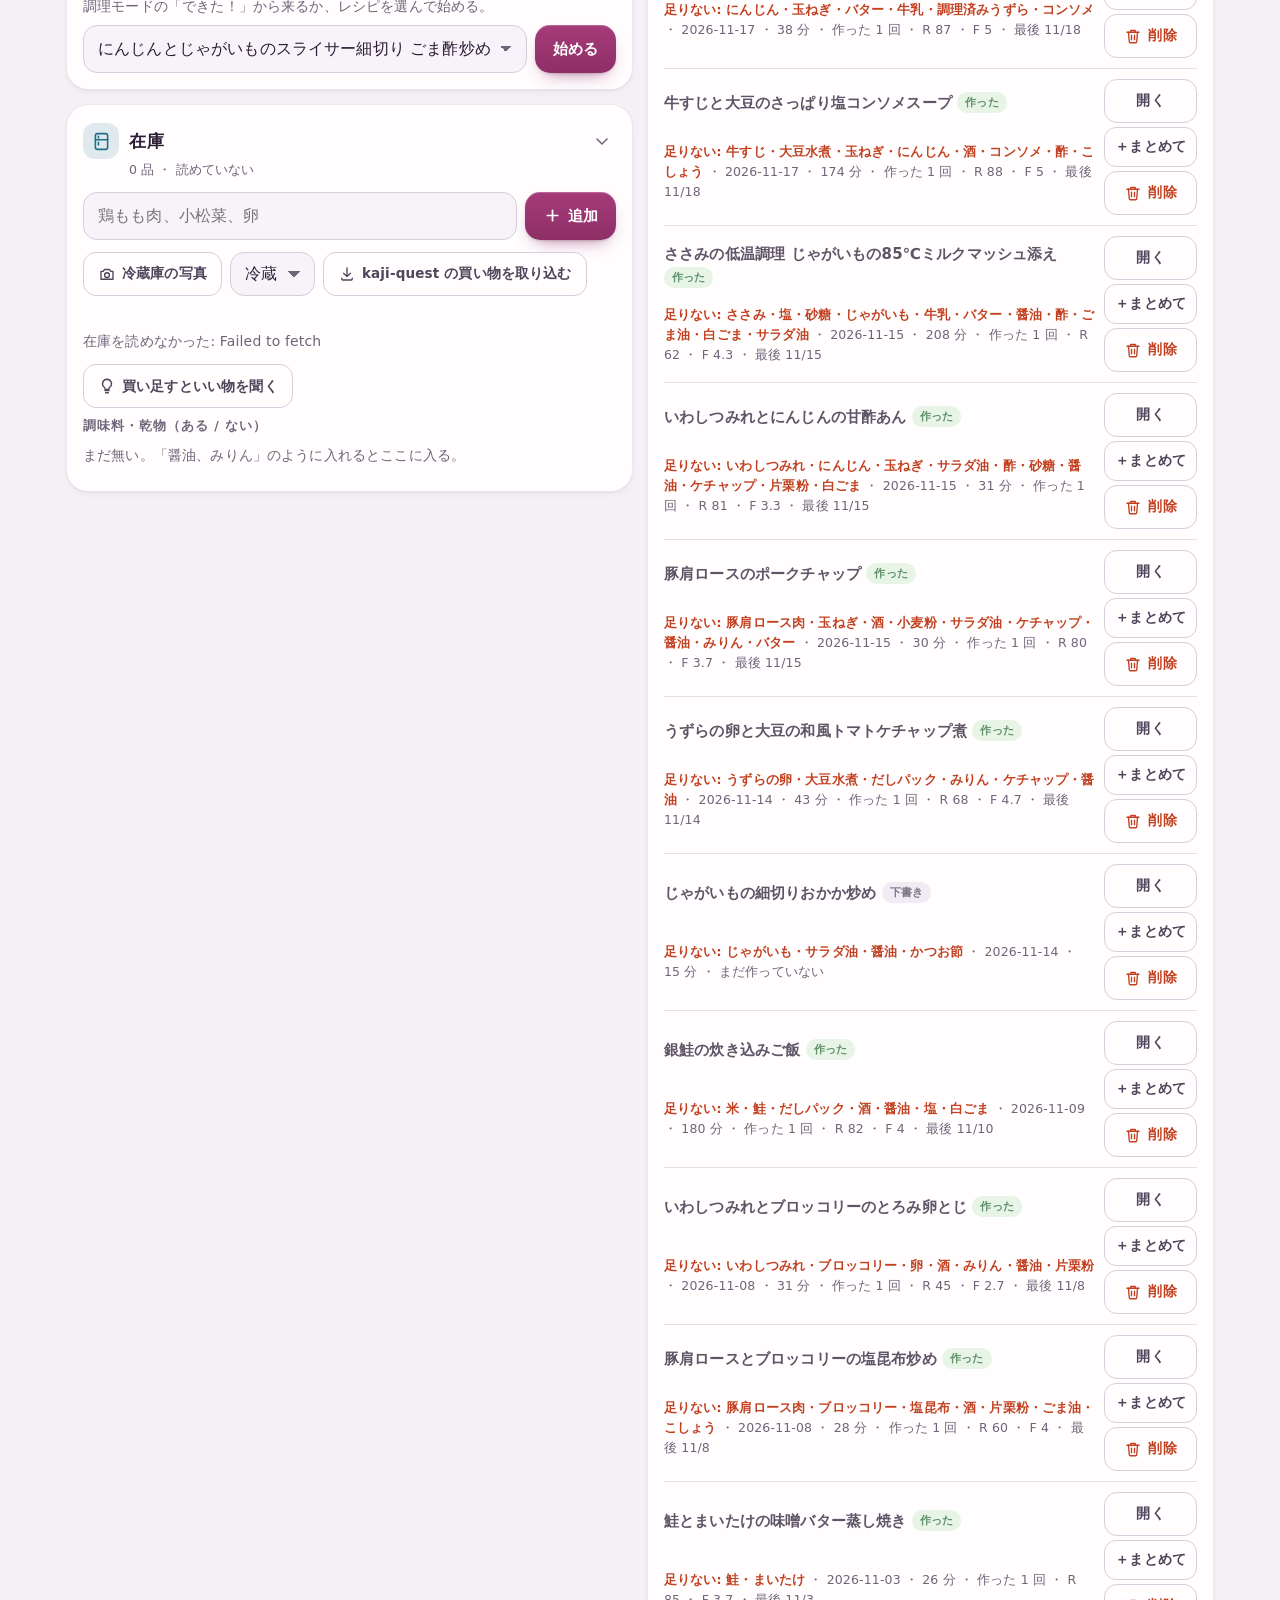
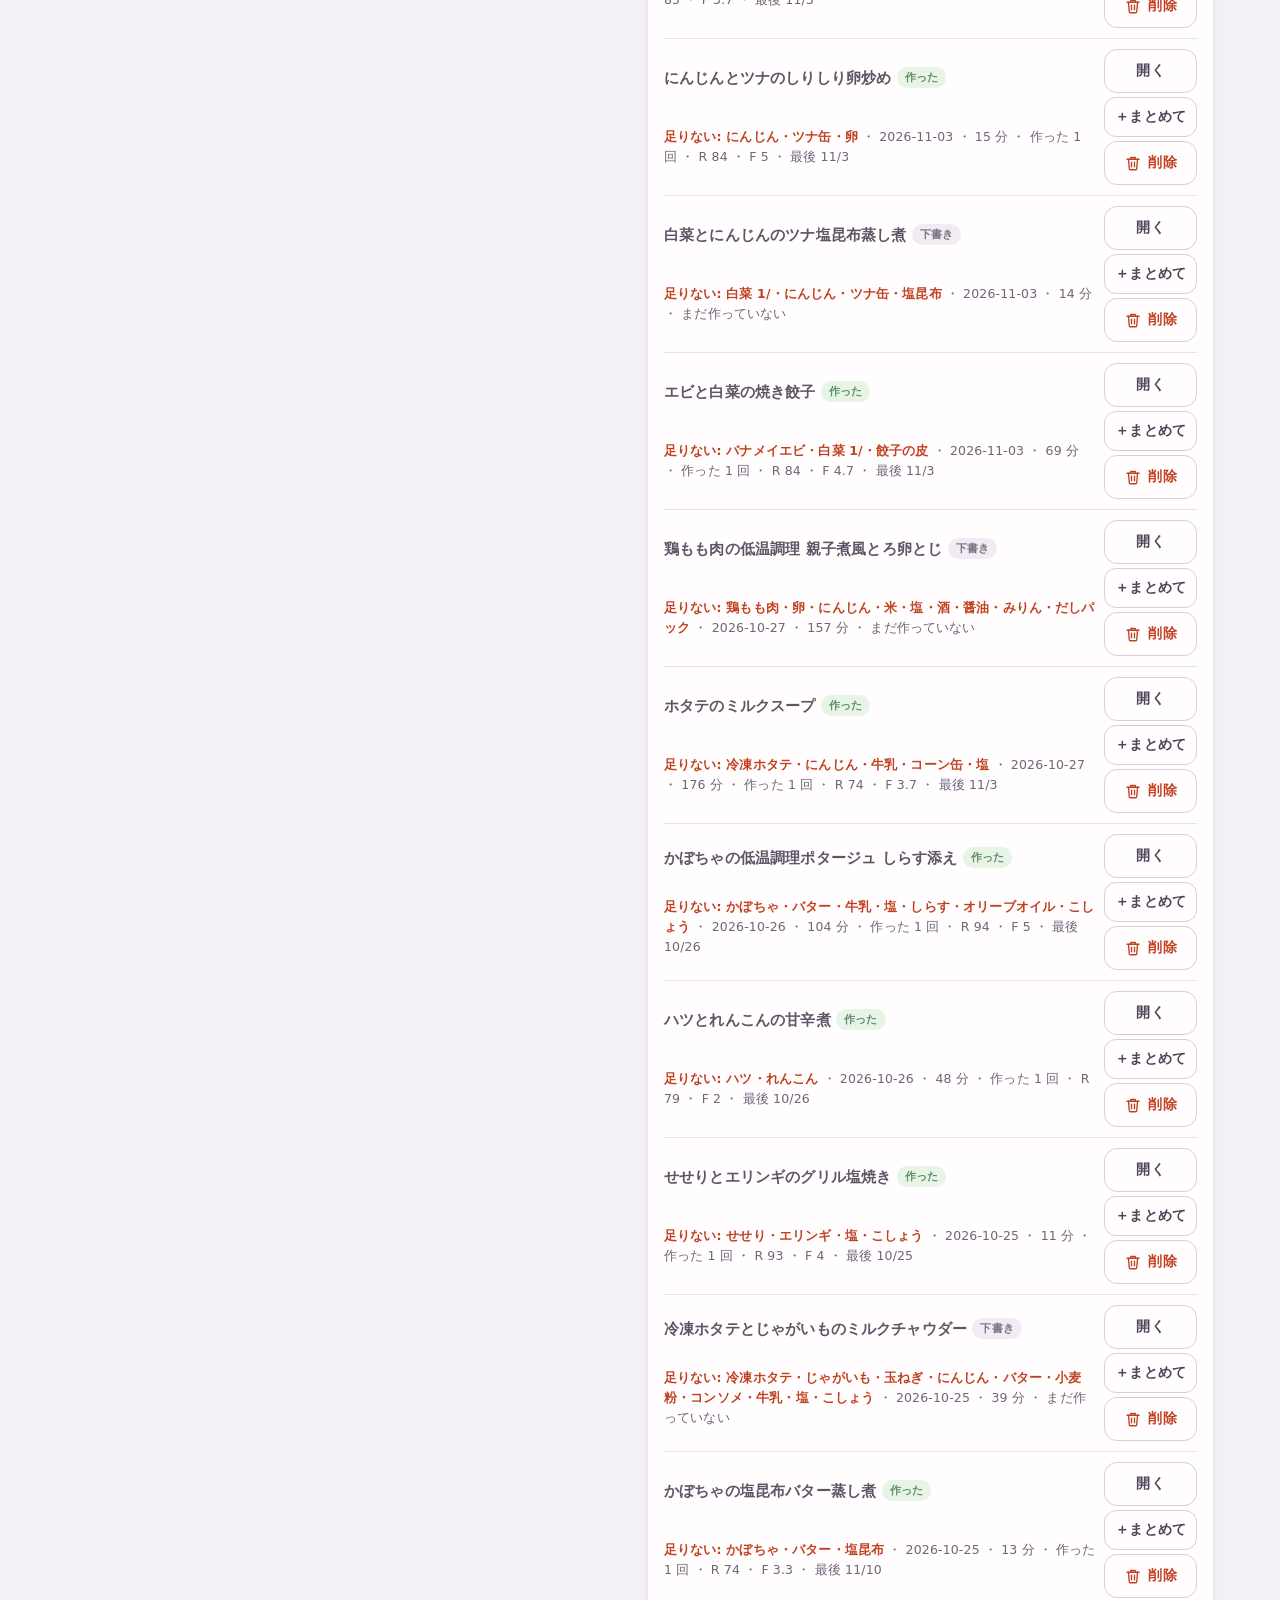
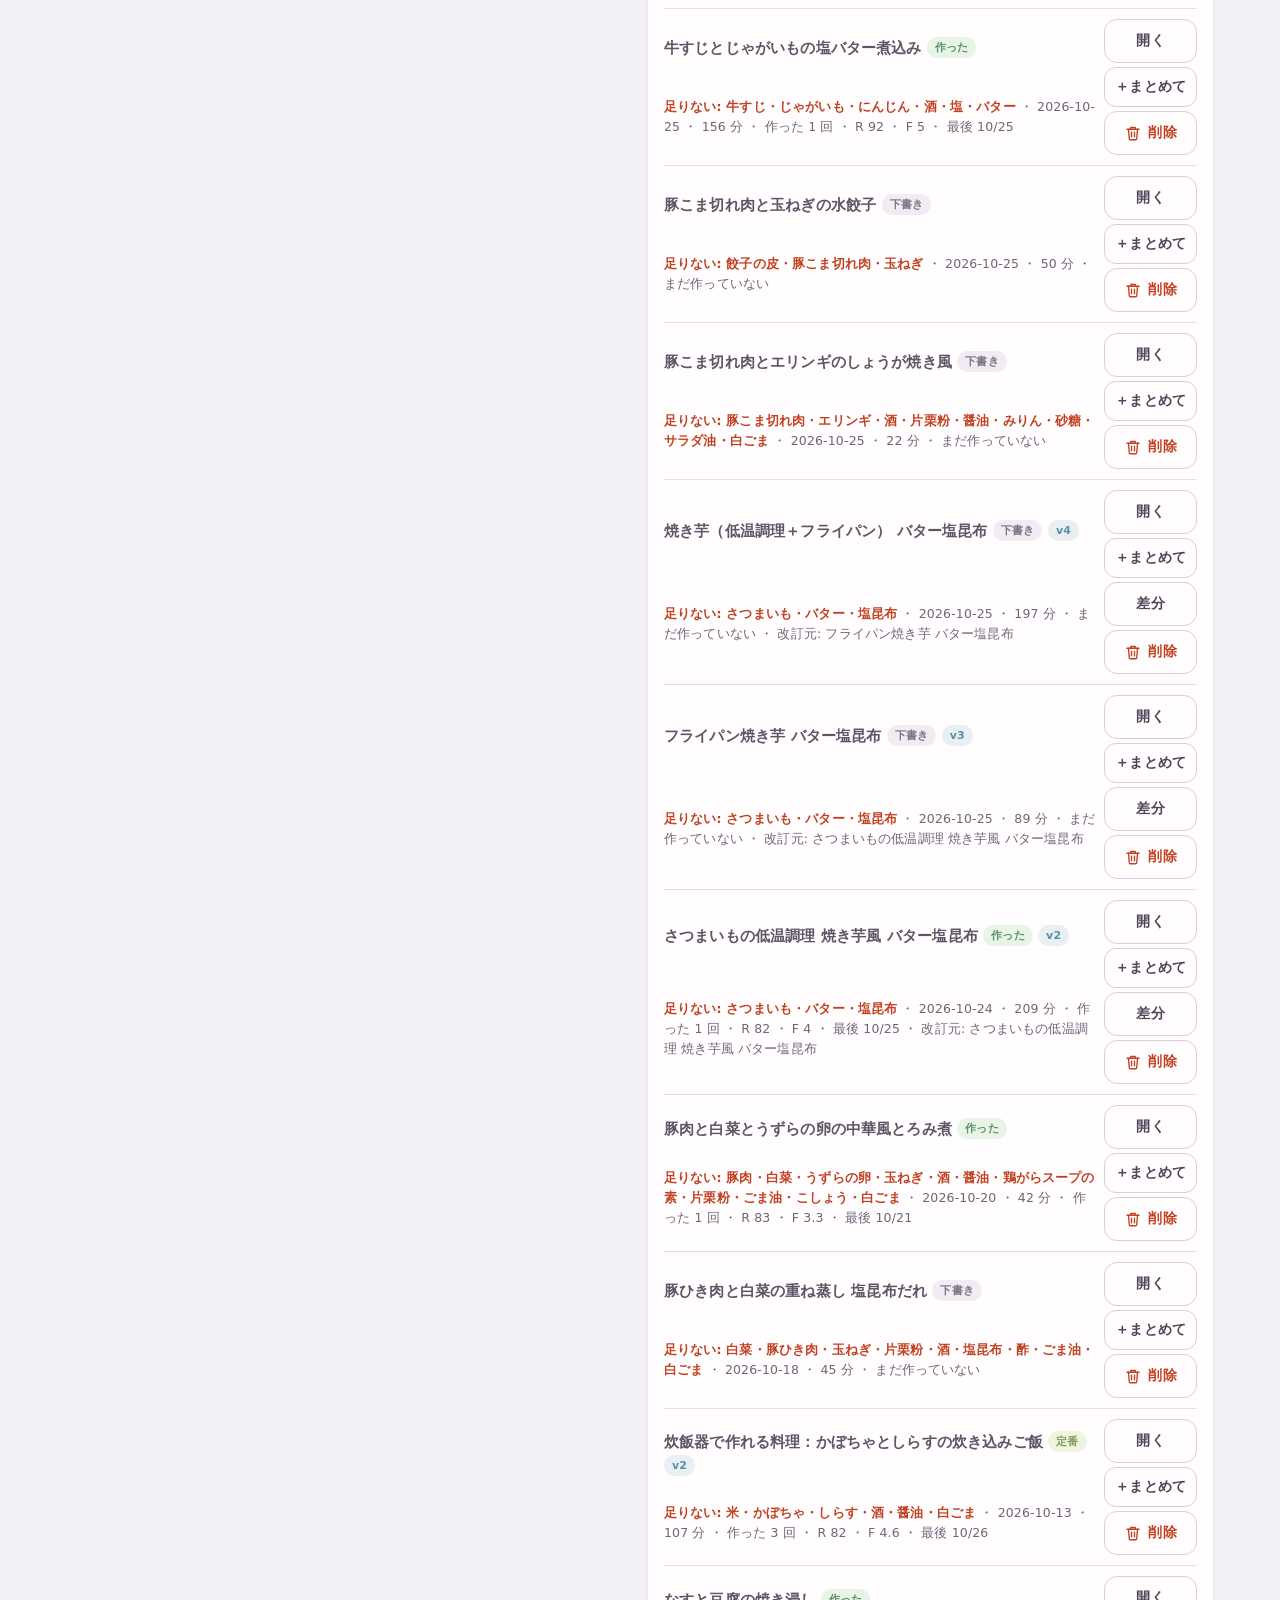
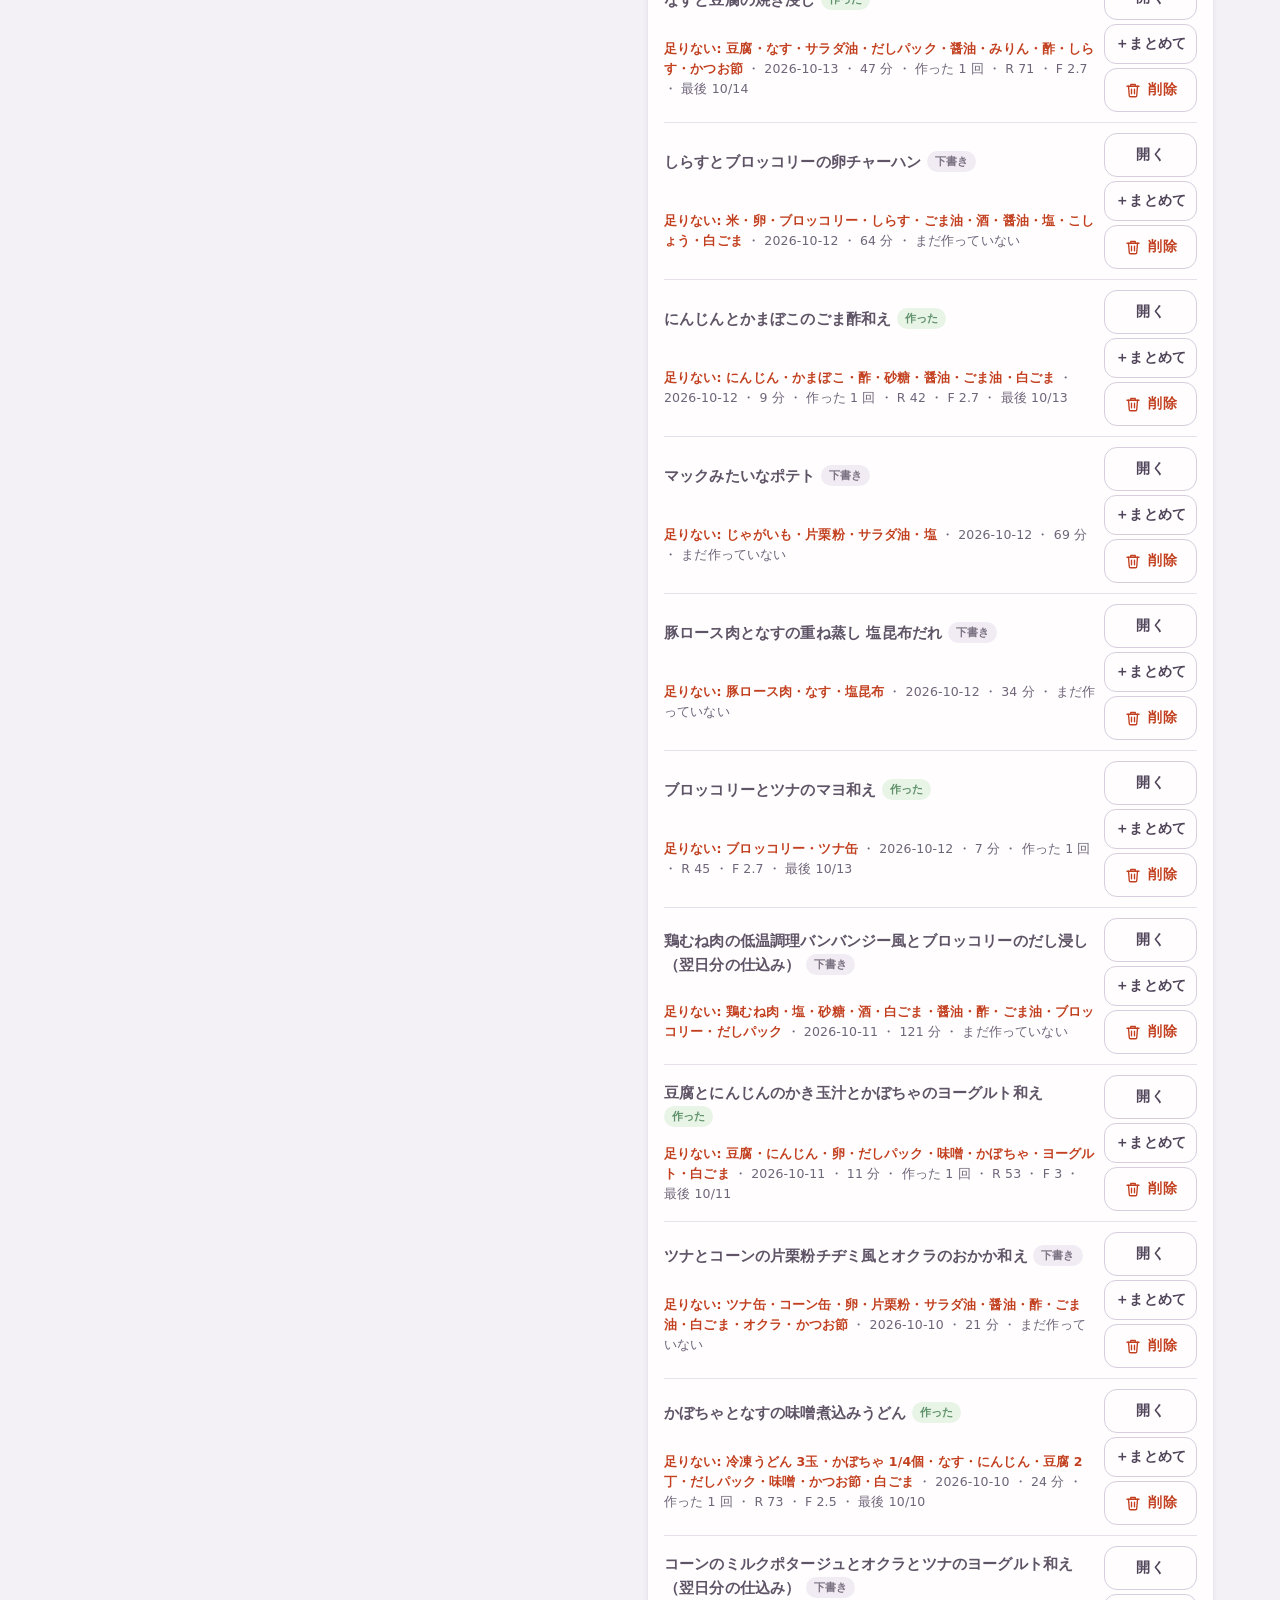
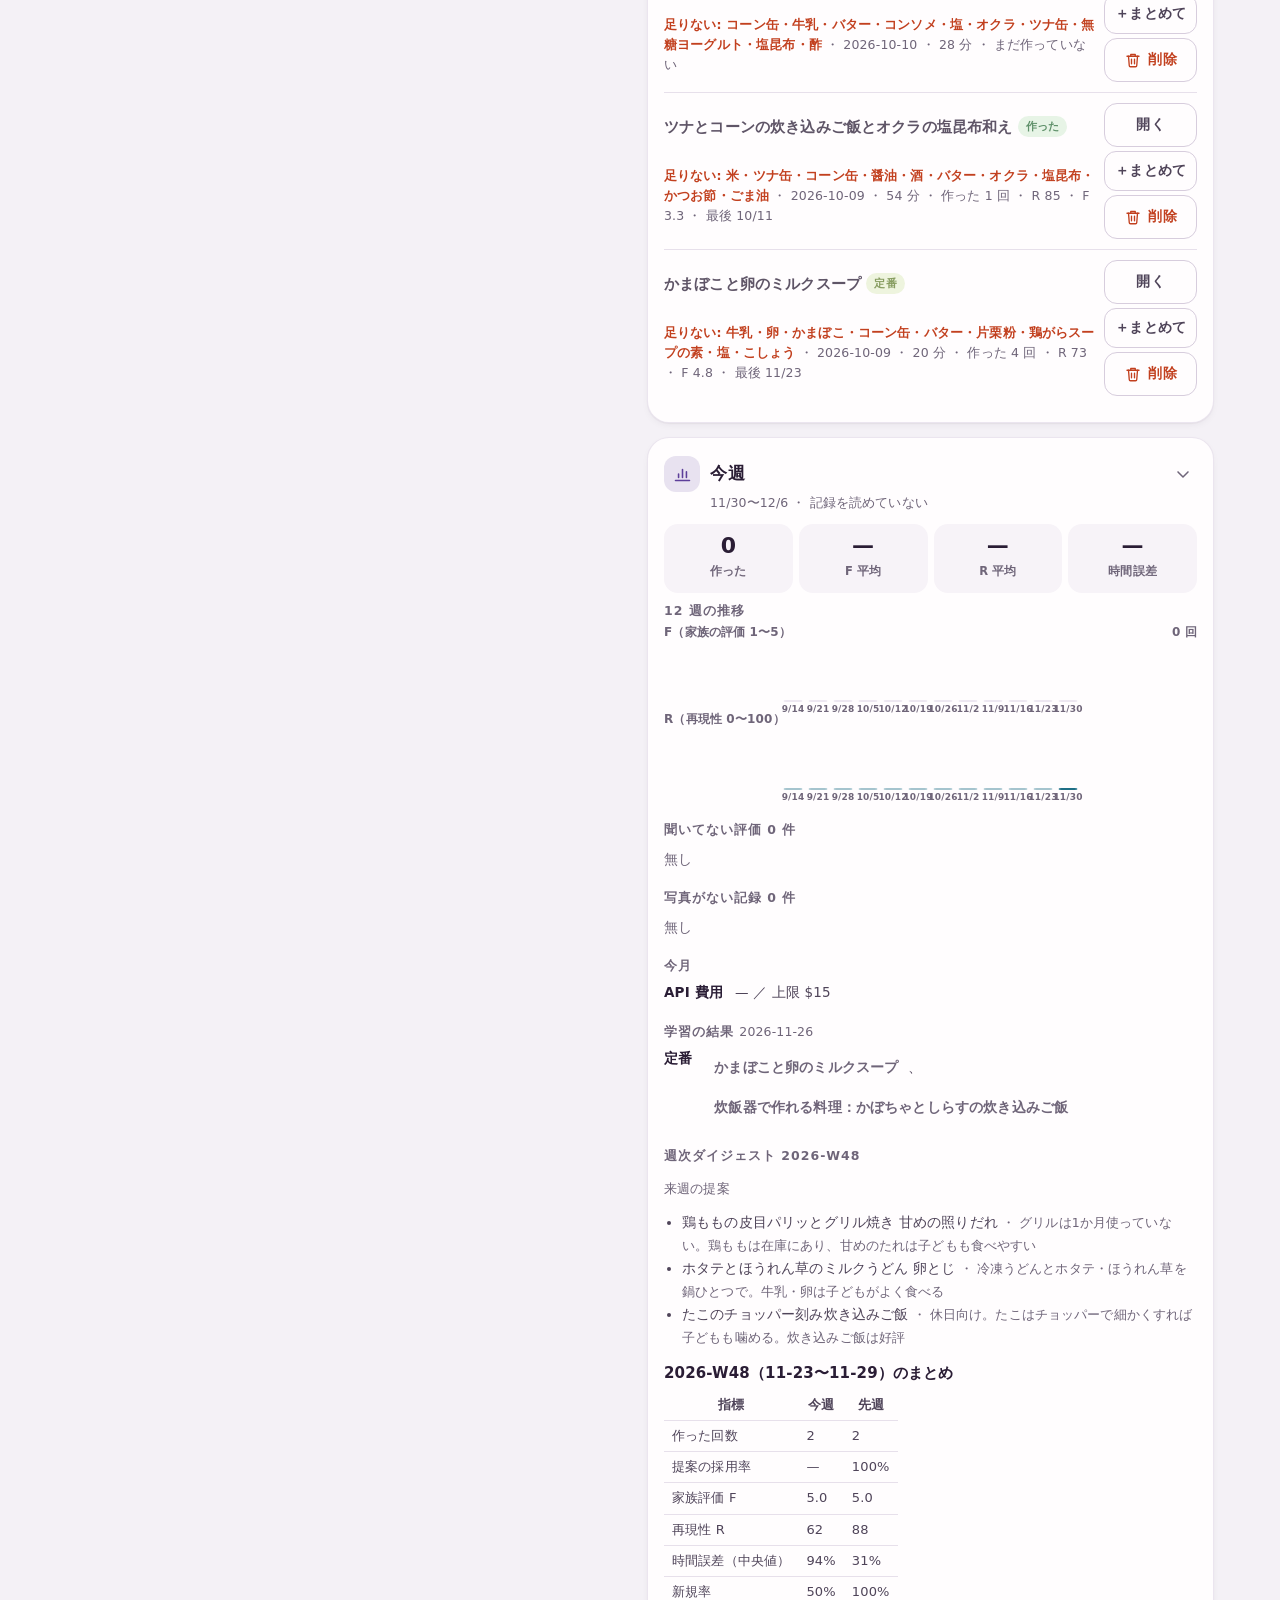
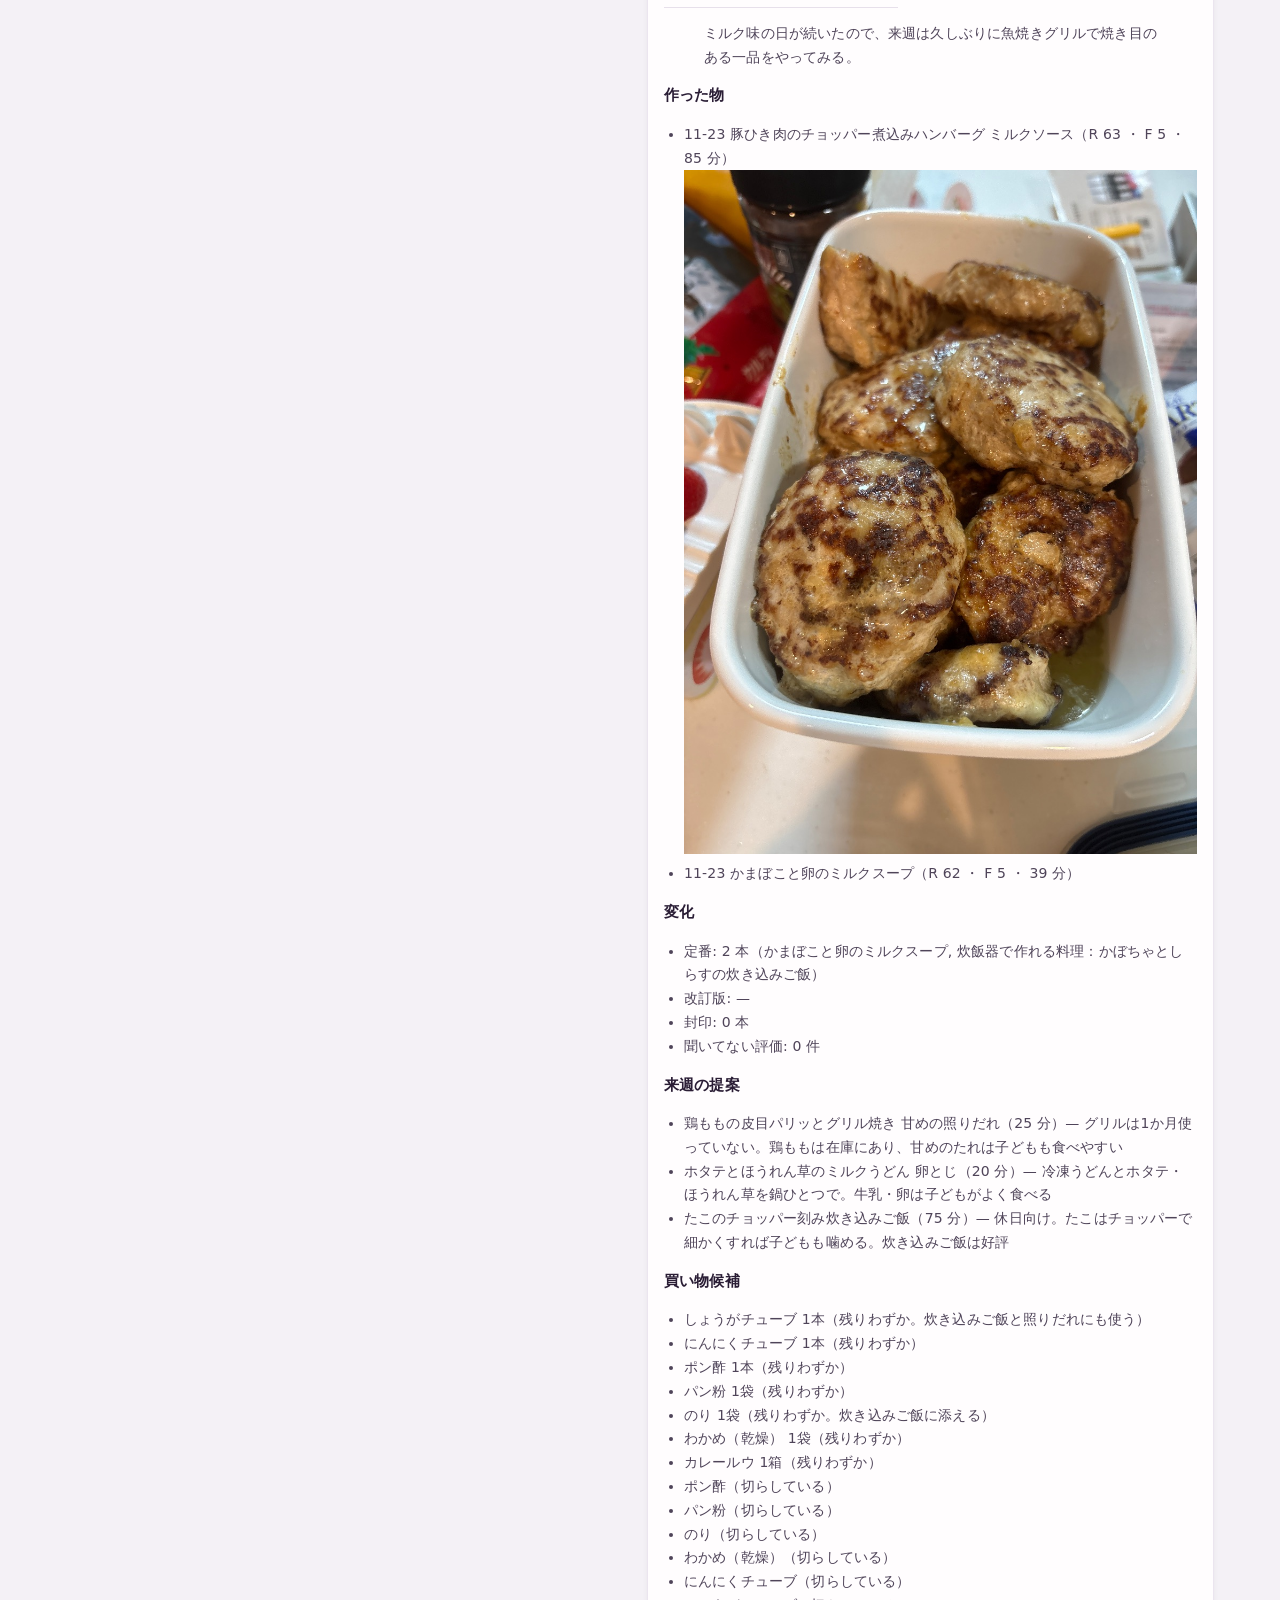
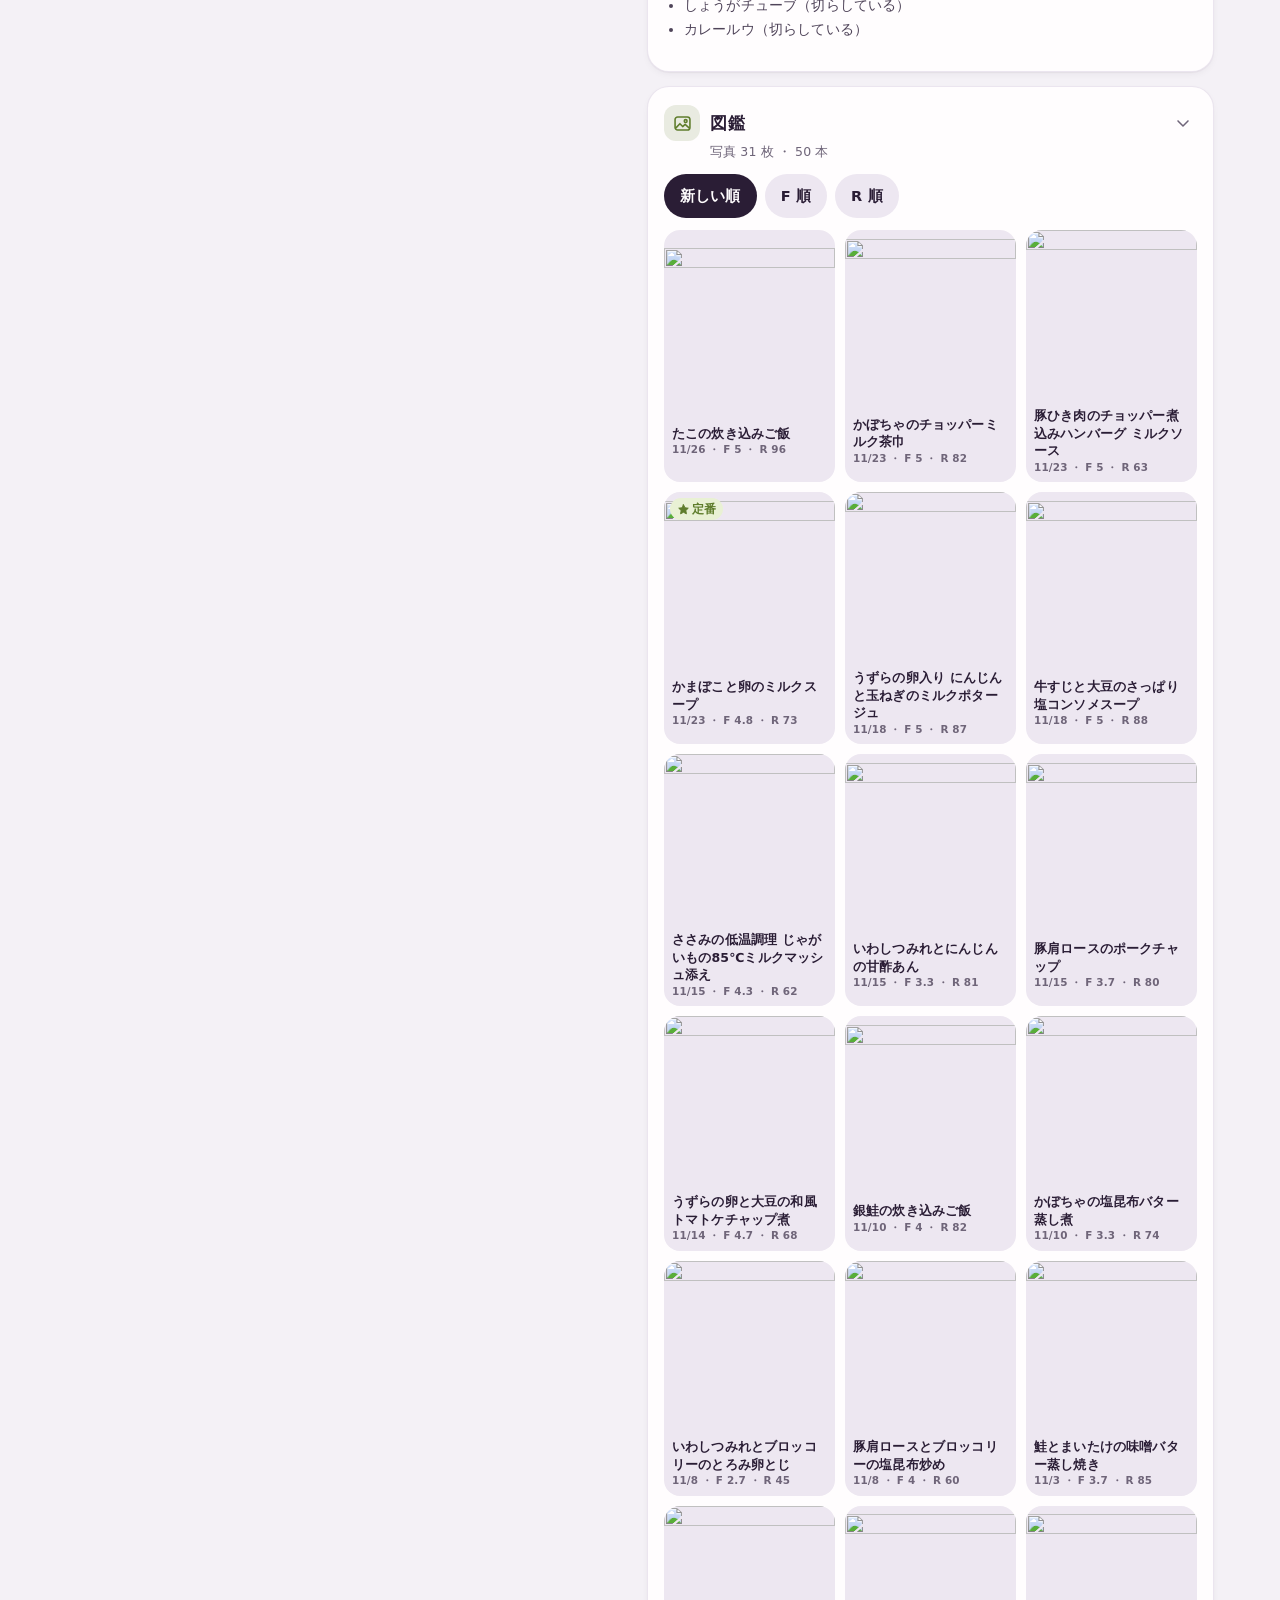
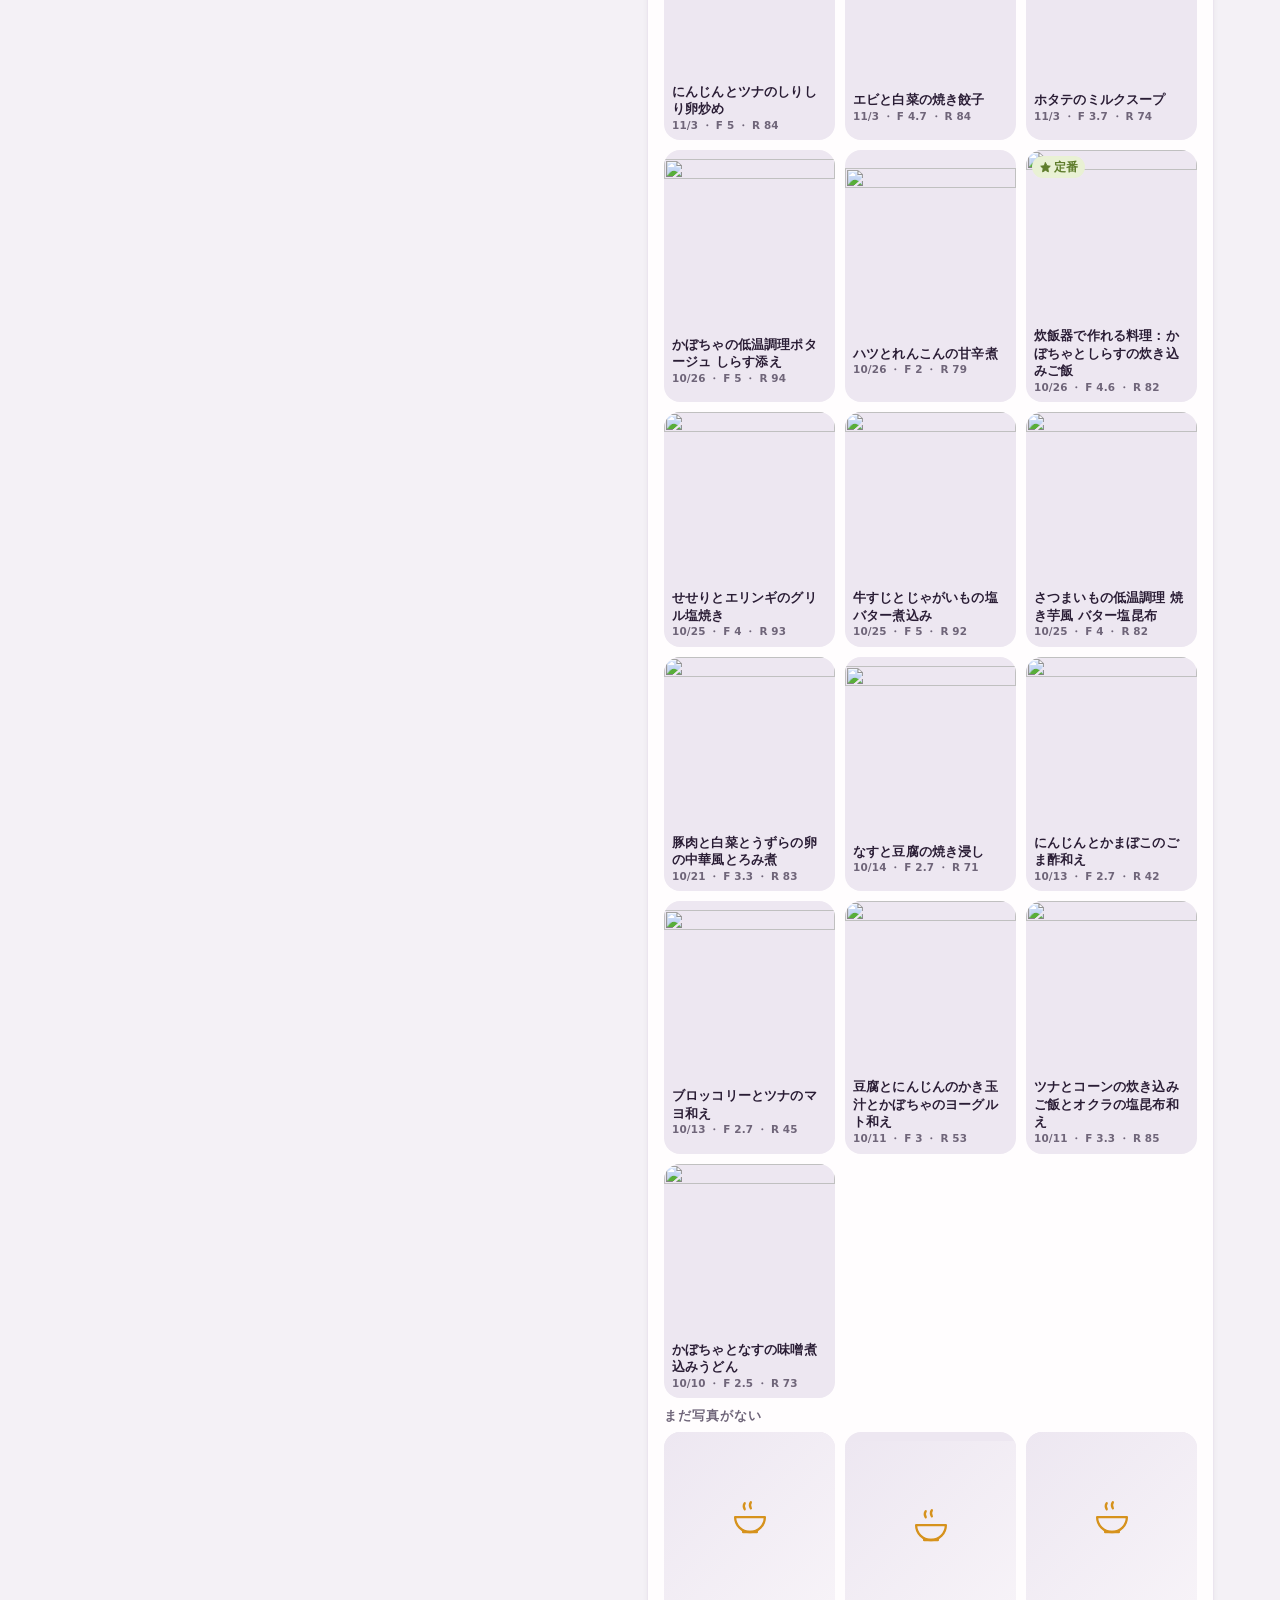
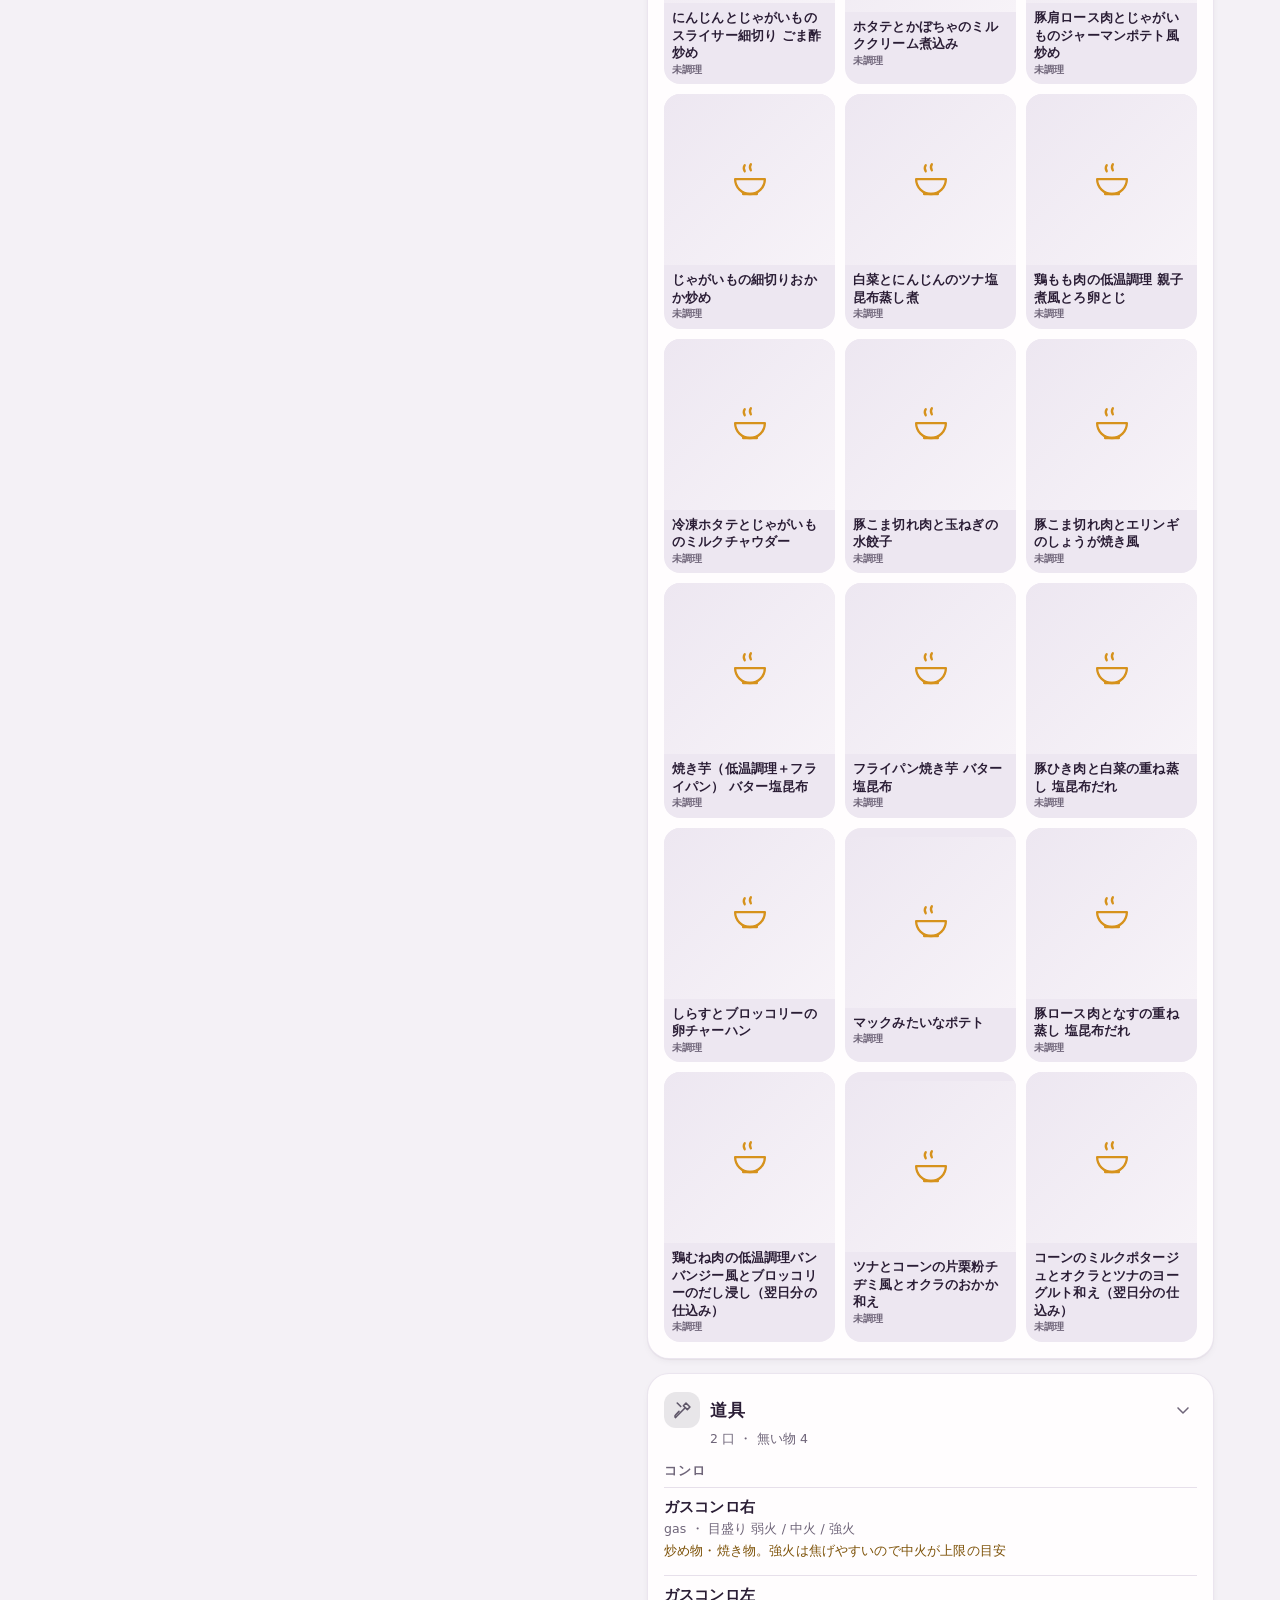
==== commit 516b7a56: "deploy 2f49c3c3cc24651943c04ce03c9acaa7f0d08d68" ====
--- a/index.html
+++ b/index.html
@@ -15,7 +15,7 @@
 <link rel="manifest" href="manifest.webmanifest">
 <link rel="icon" href="icon.svg" type="image/svg+xml">
 <link rel="apple-touch-icon" href="icon-180.png">
-<link rel="stylesheet" href="style.css?v=4f7f03c59ebe">
+<link rel="stylesheet" href="style.css?v=2f49c3c3cc24">
 </head>
 <body>
 <svg class="sprite" xmlns="http://www.w3.org/2000/svg" aria-hidden="true" focusable="false">
@@ -181,6 +181,6 @@
 </dialog>
 
 <div id="toast" class="toast" role="status" aria-live="polite" hidden></div>
-<script type="module" src="app.js?v=4f7f03c59ebe"></script>
+<script type="module" src="app.js?v=2f49c3c3cc24"></script>
 </body>
 </html>
